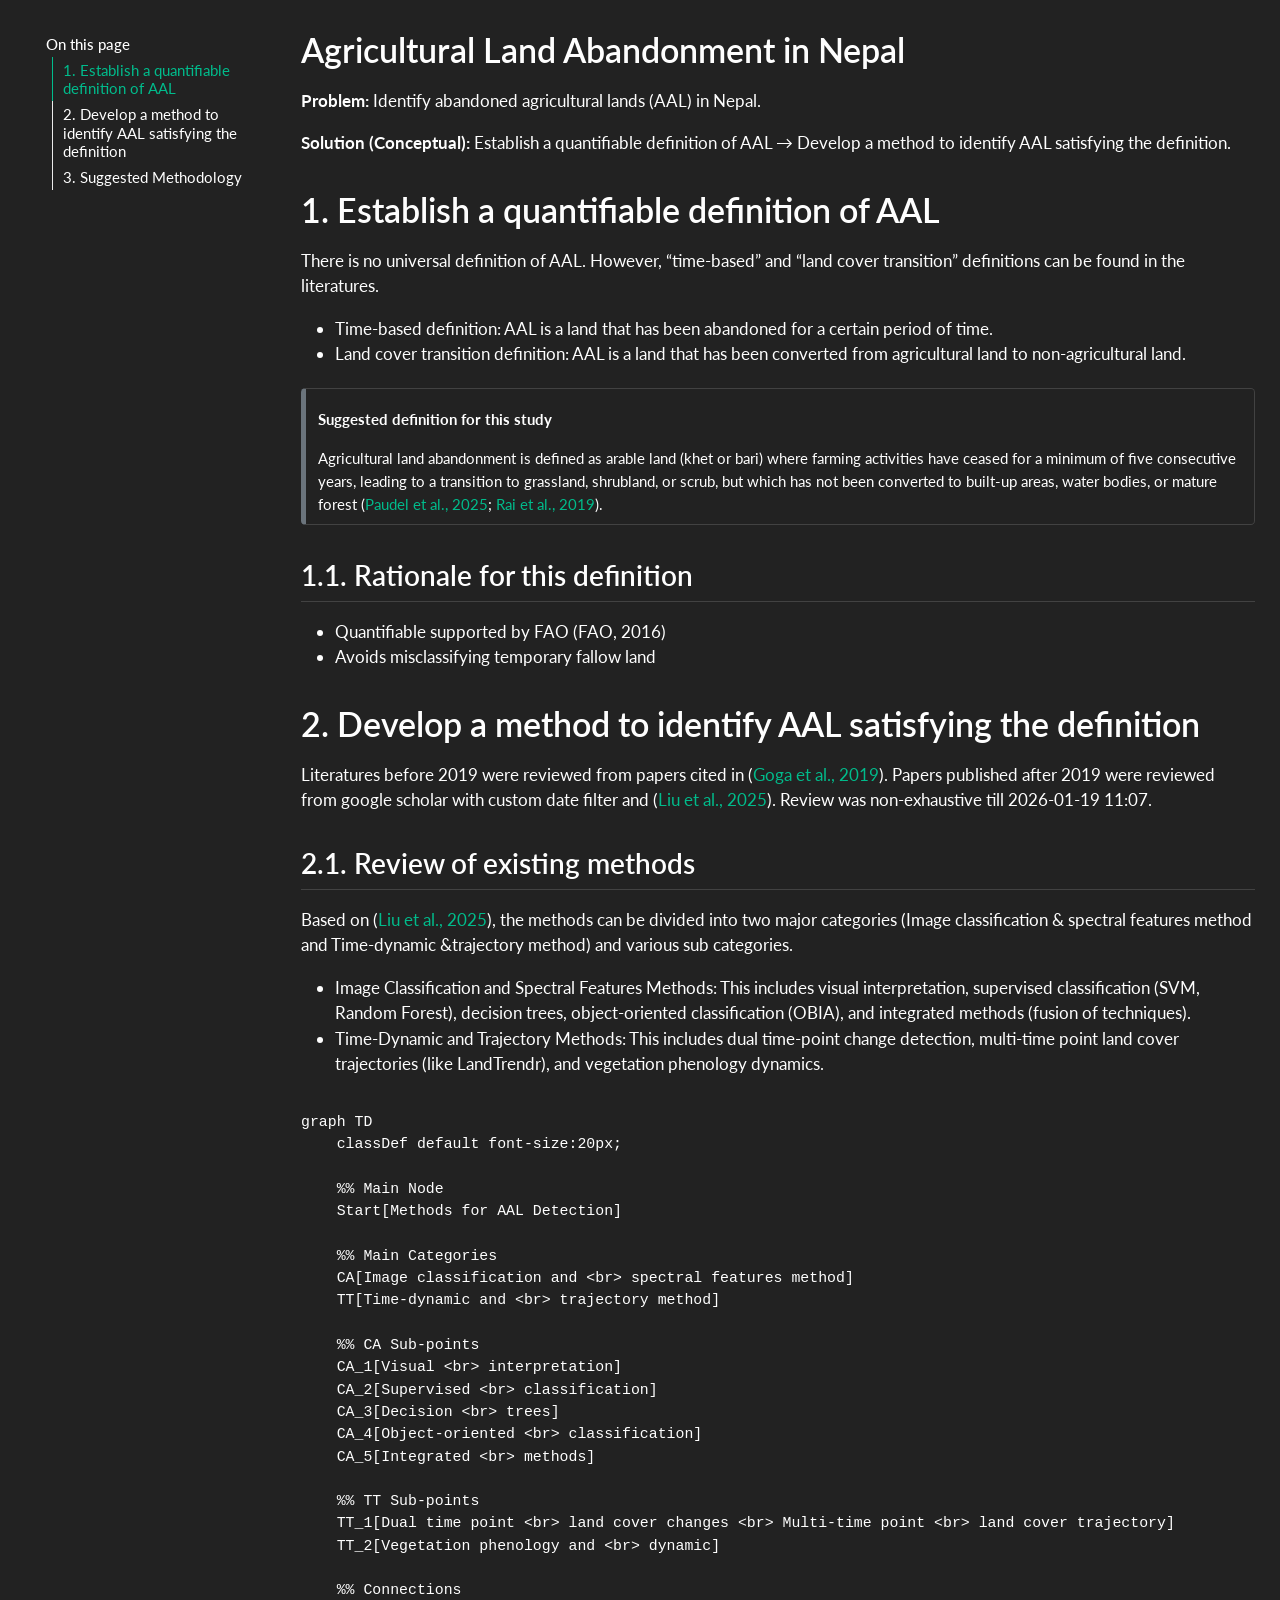
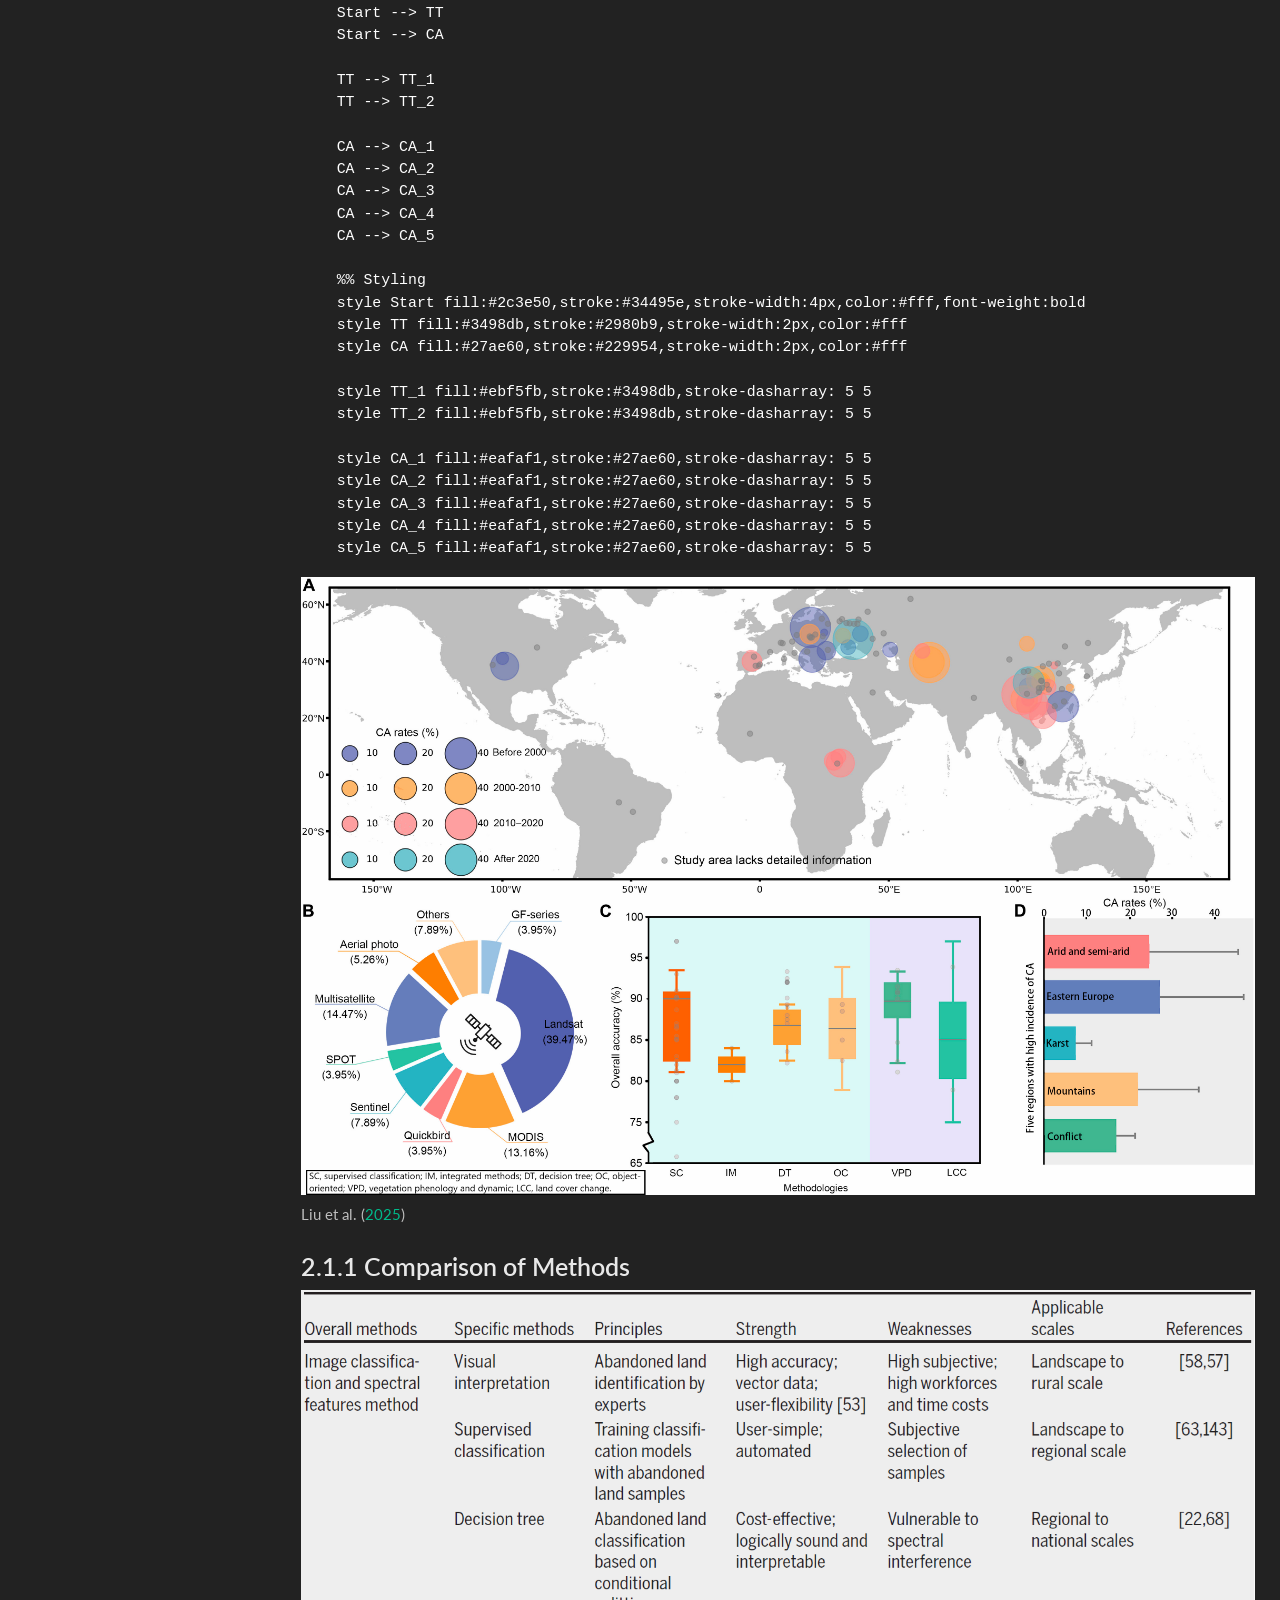
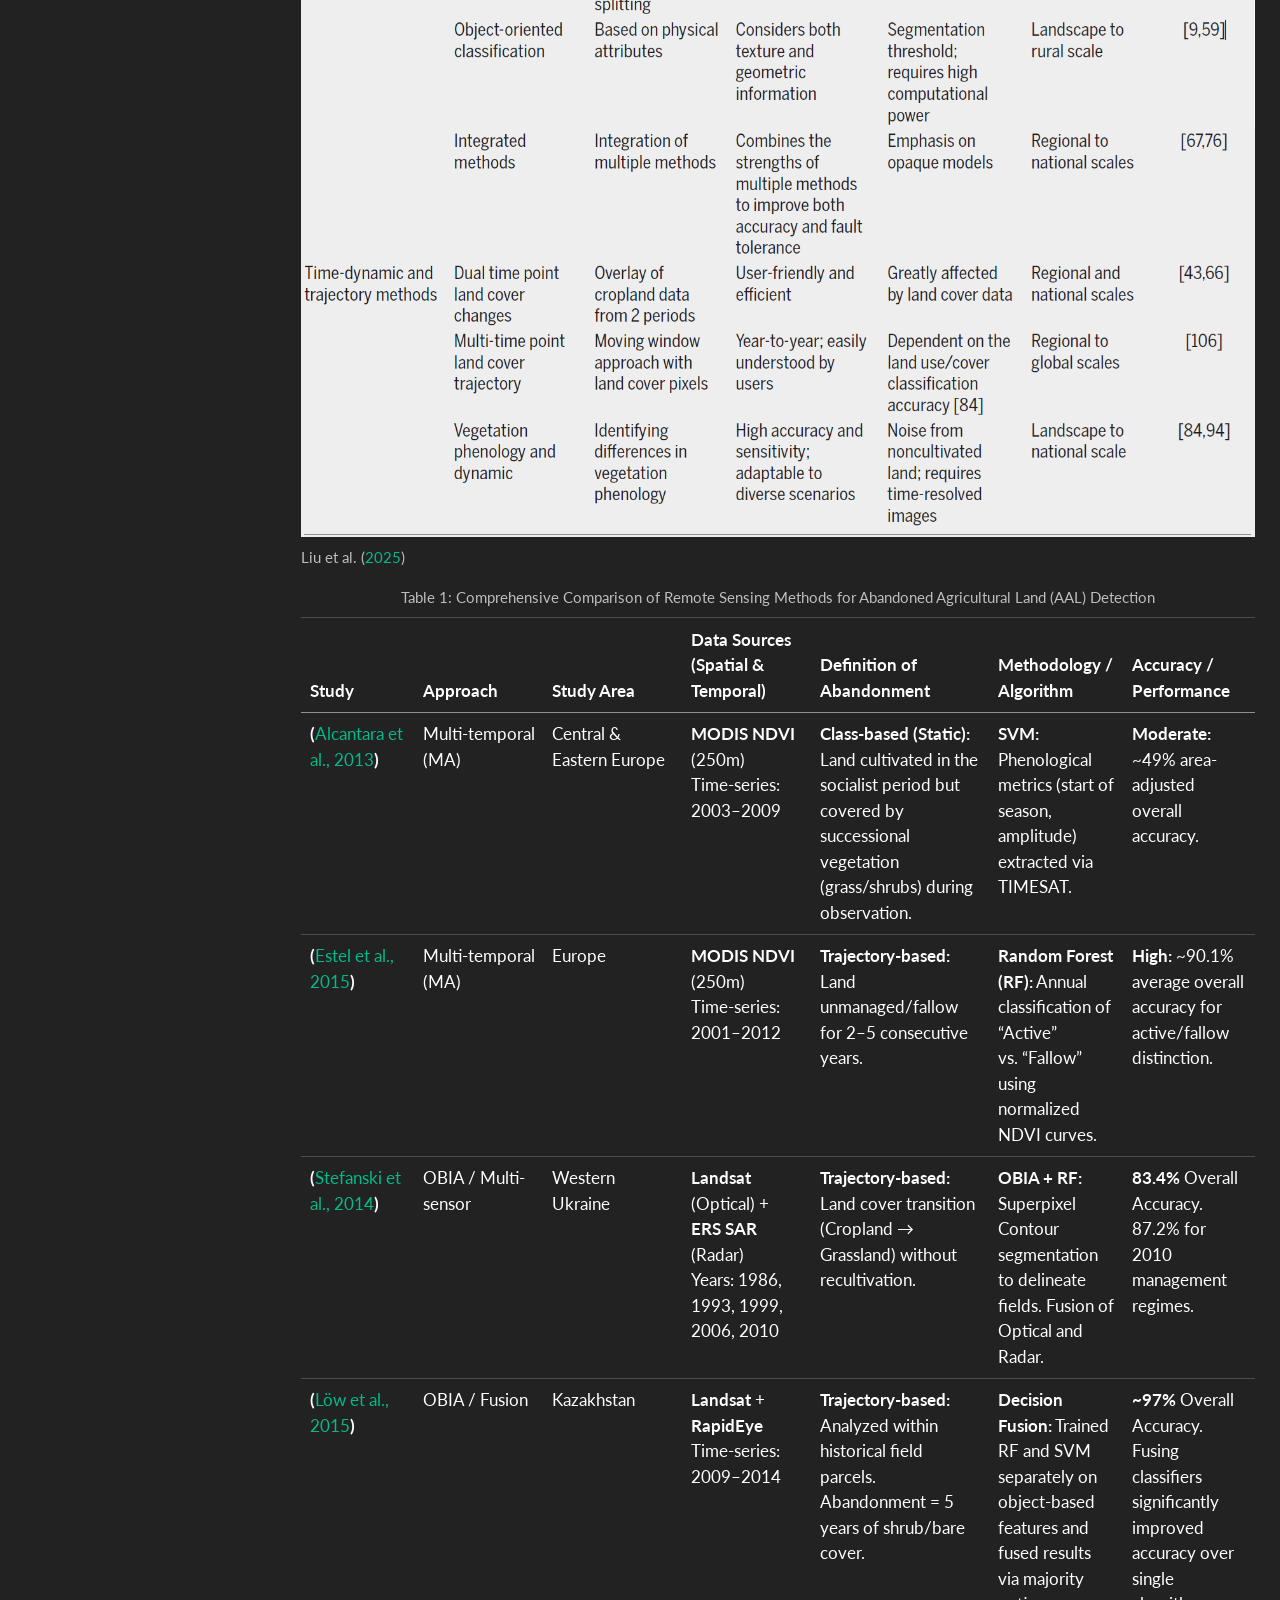
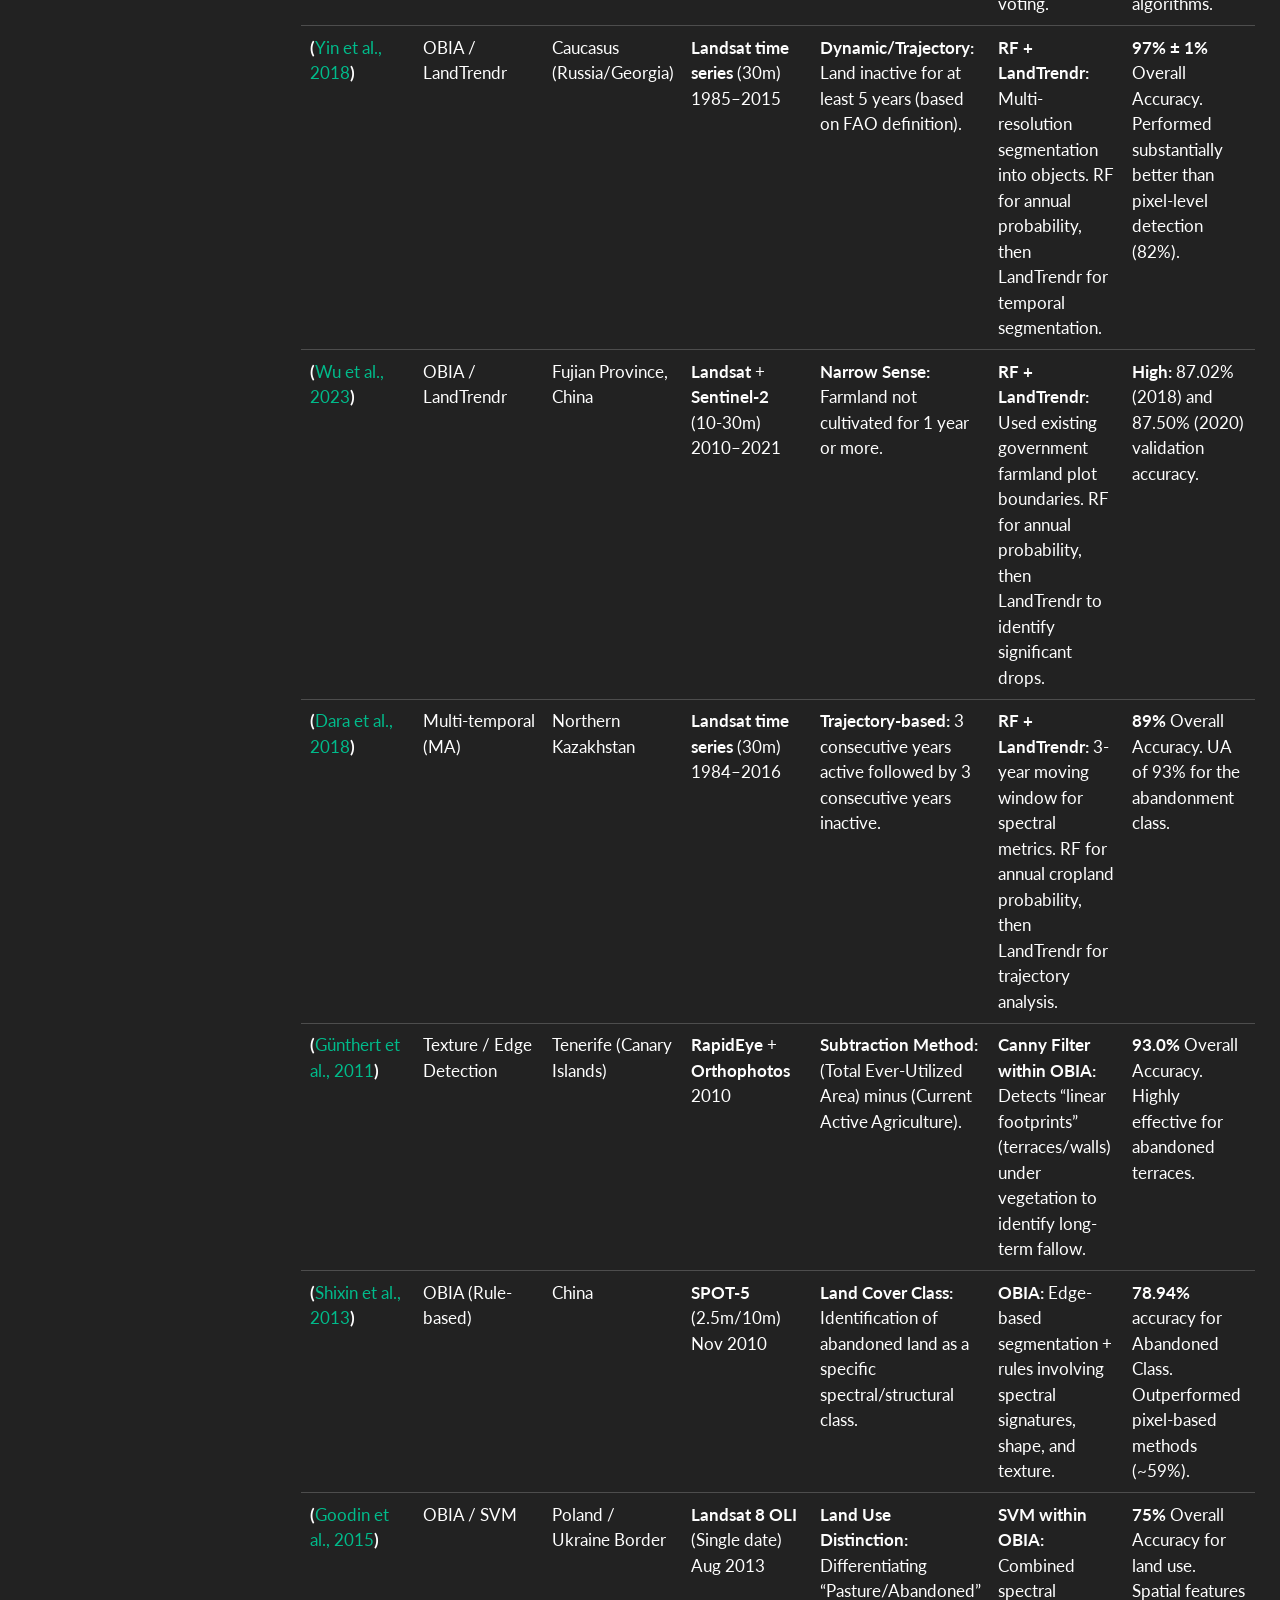
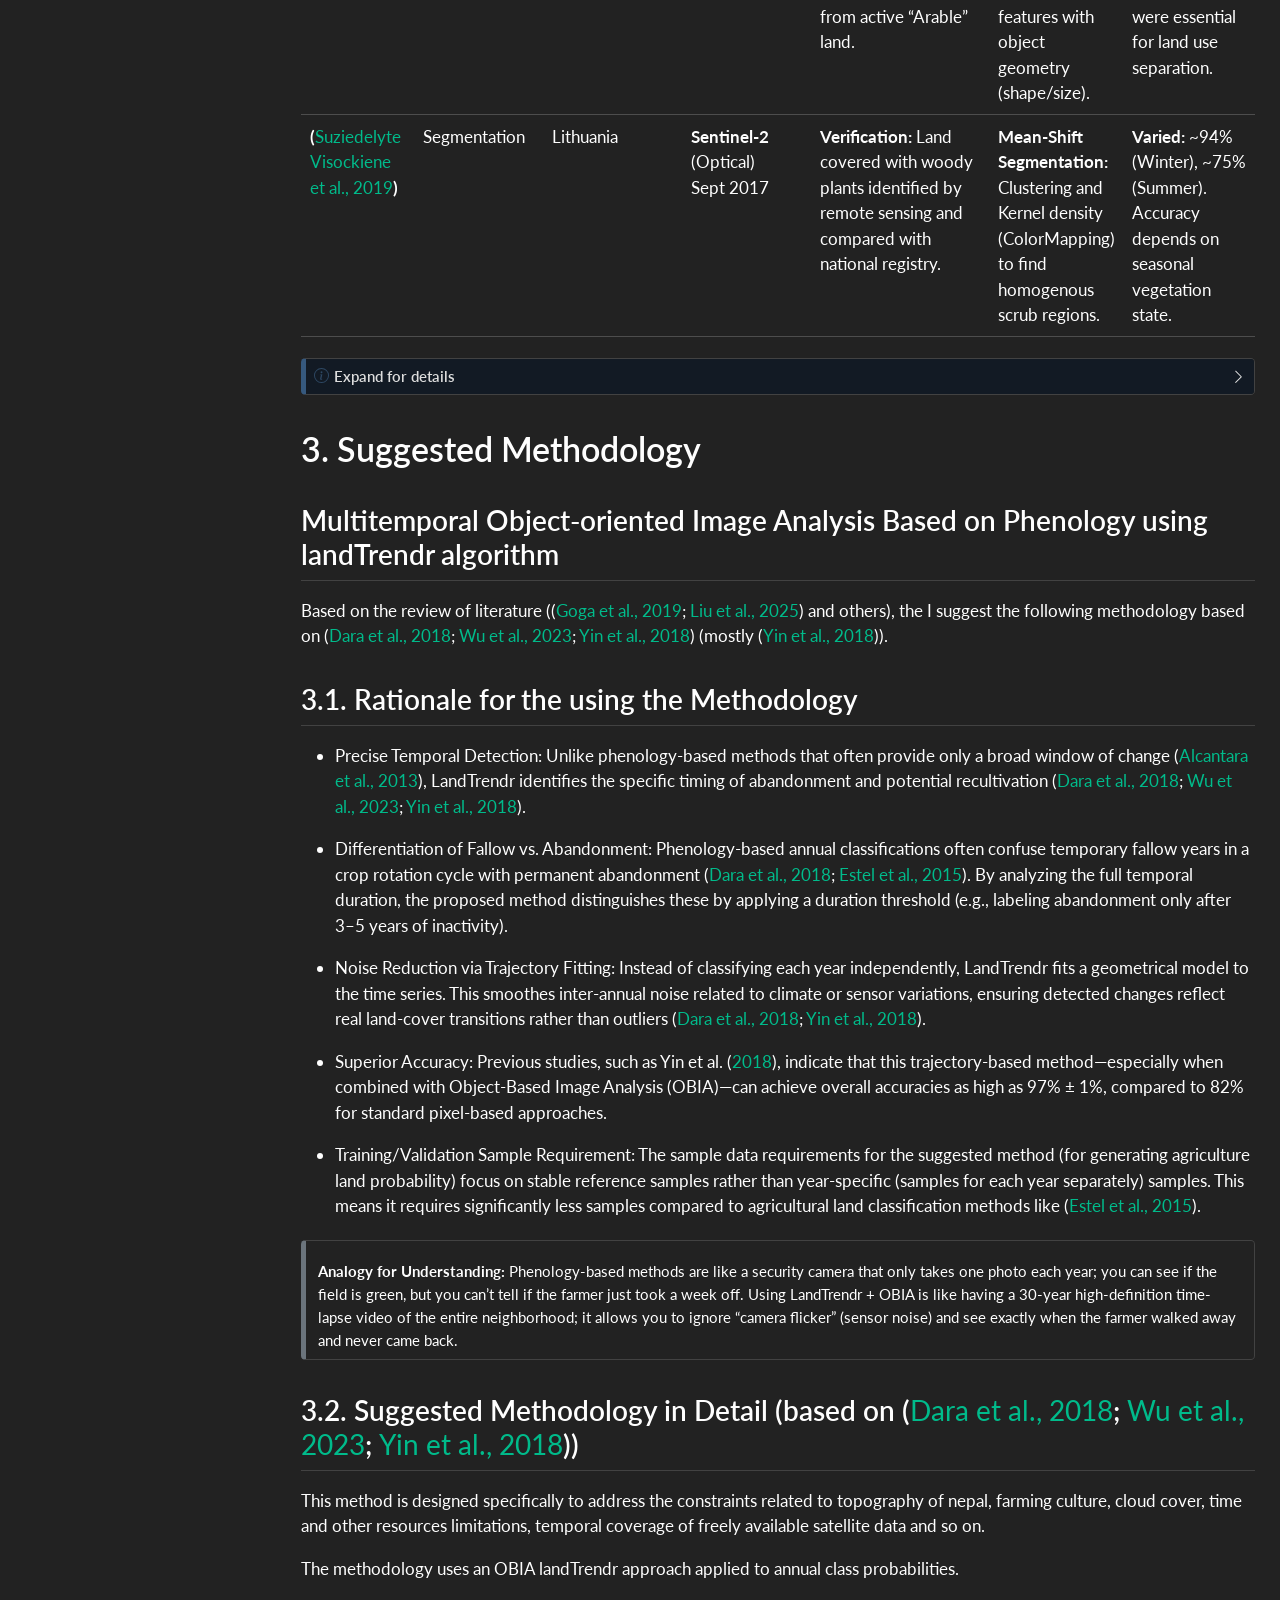
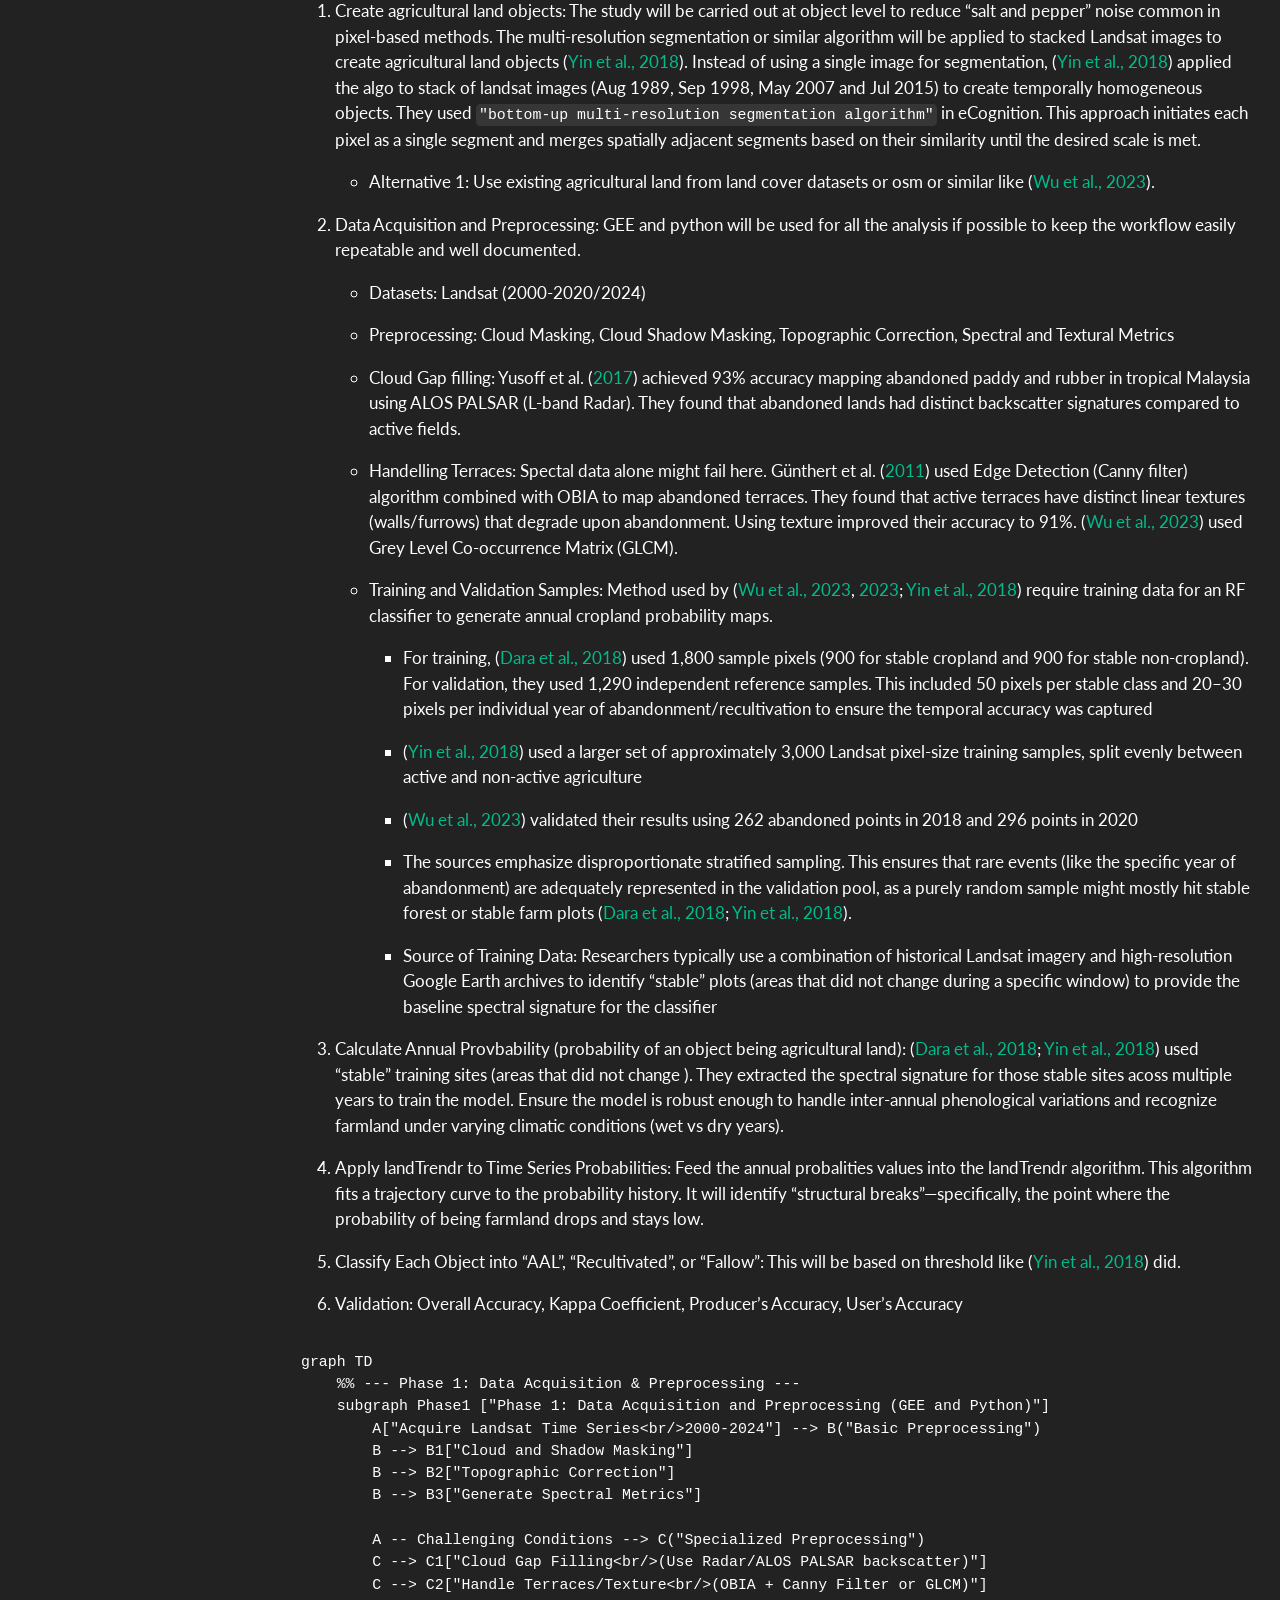
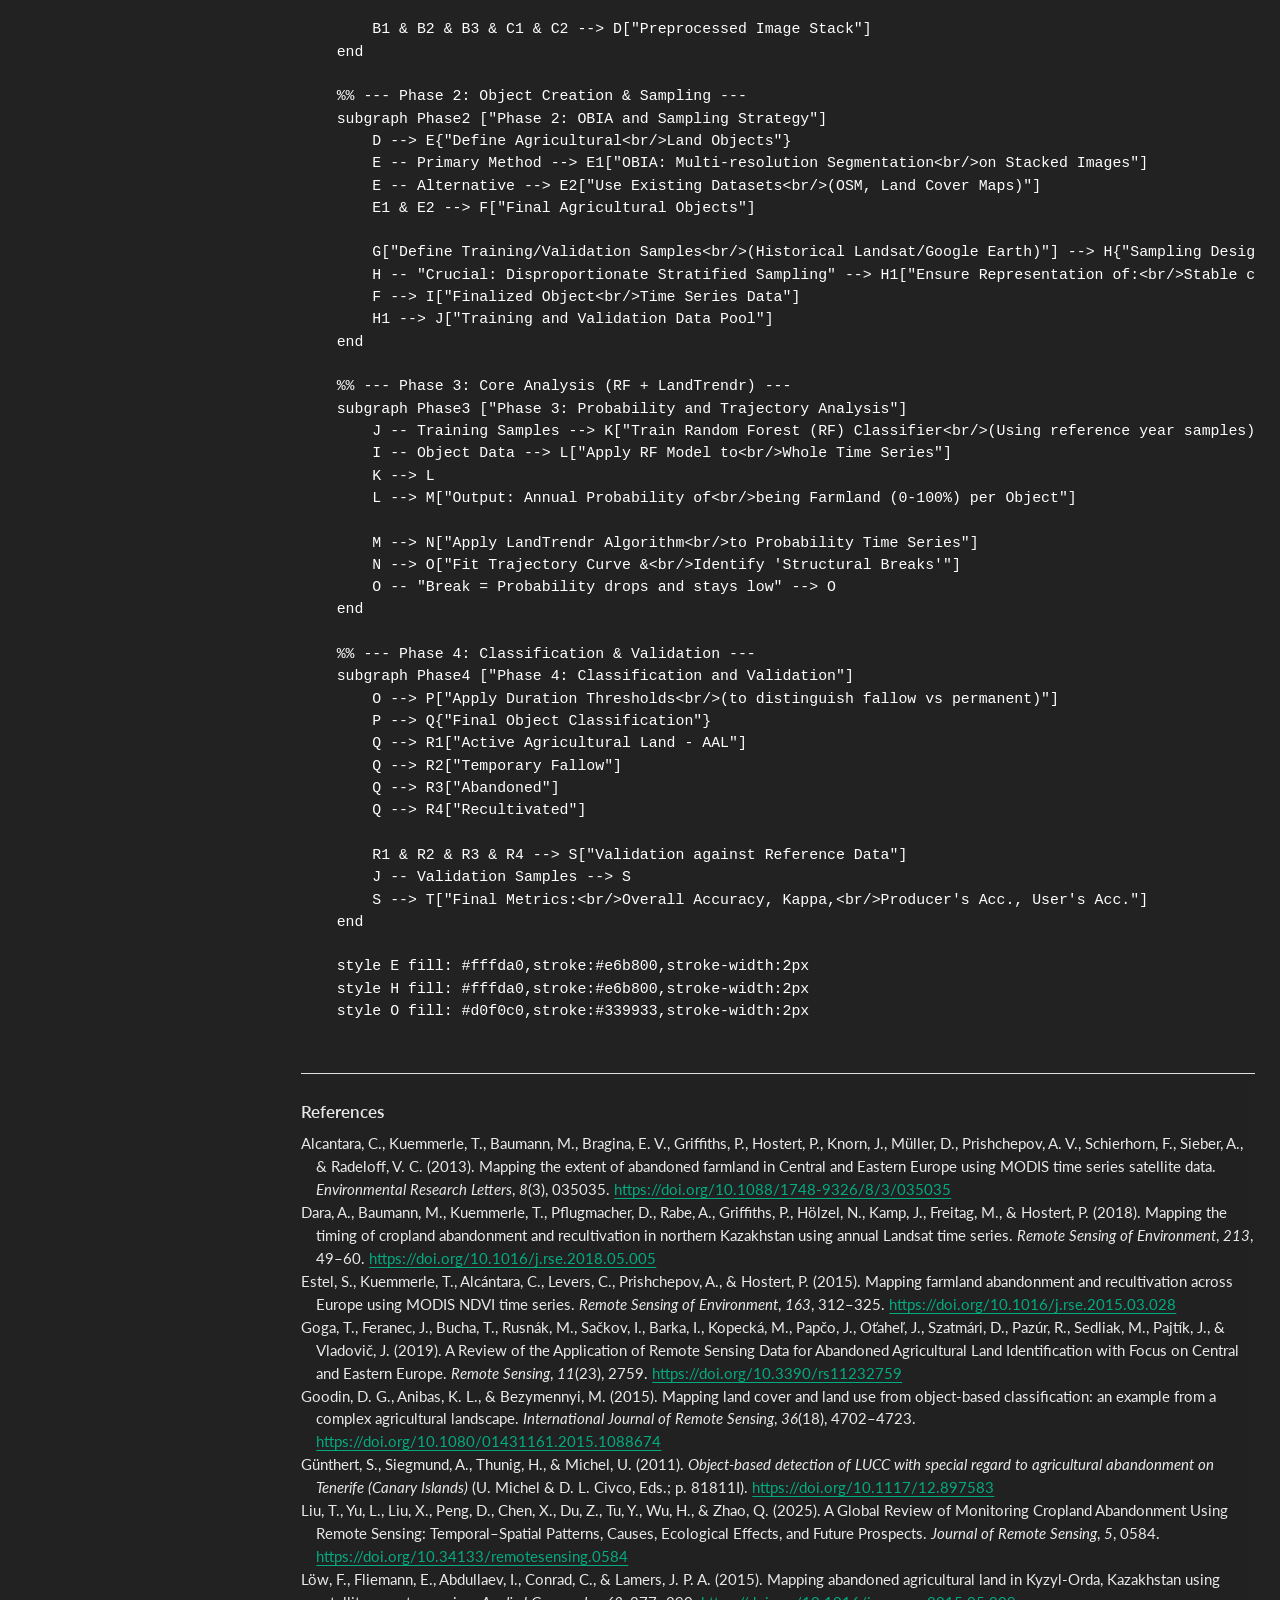
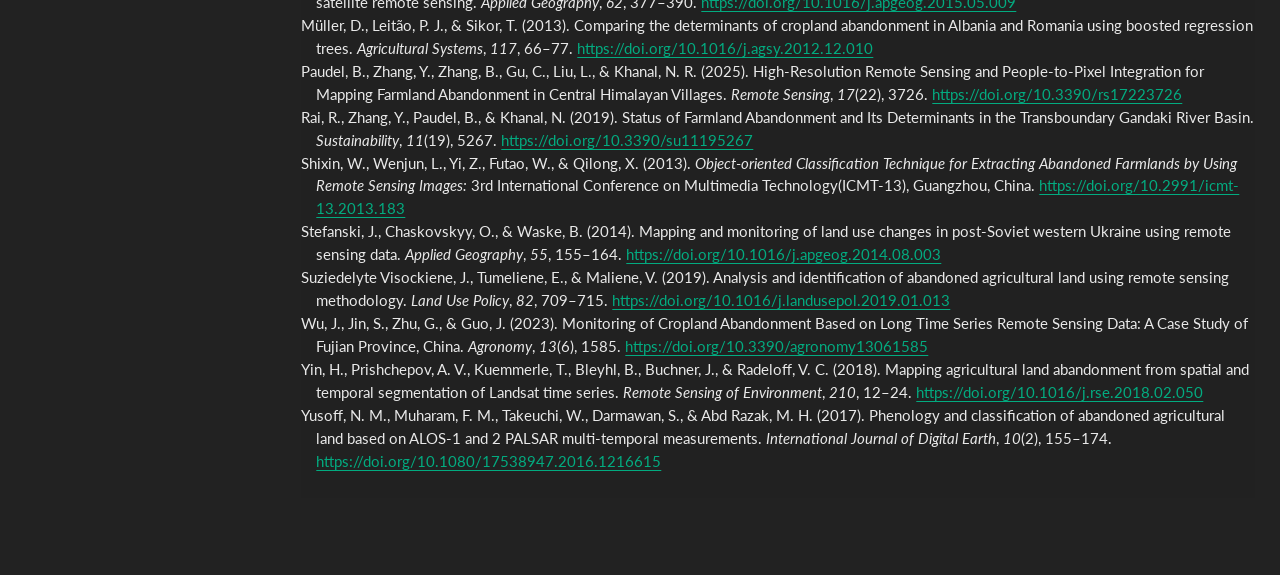
==== docs/index.html @ beff68de "refine method" ====
<!DOCTYPE html>
<html xmlns="http://www.w3.org/1999/xhtml" lang="en" xml:lang="en"><head>

<meta charset="utf-8">
<meta name="generator" content="quarto-1.8.26">

<meta name="viewport" content="width=device-width, initial-scale=1.0, user-scalable=yes">


<title>Agricultural Land Abandonment in Nepal – Agricultural Land Abandonment</title>
<style>
code{white-space: pre-wrap;}
span.smallcaps{font-variant: small-caps;}
div.columns{display: flex; gap: min(4vw, 1.5em);}
div.column{flex: auto; overflow-x: auto;}
div.hanging-indent{margin-left: 1.5em; text-indent: -1.5em;}
ul.task-list{list-style: none;}
ul.task-list li input[type="checkbox"] {
  width: 0.8em;
  margin: 0 0.8em 0.2em -1em; /* quarto-specific, see https://github.com/quarto-dev/quarto-cli/issues/4556 */ 
  vertical-align: middle;
}
/* CSS for citations */
div.csl-bib-body { }
div.csl-entry {
  clear: both;
  margin-bottom: 0em;
}
.hanging-indent div.csl-entry {
  margin-left:2em;
  text-indent:-2em;
}
div.csl-left-margin {
  min-width:2em;
  float:left;
}
div.csl-right-inline {
  margin-left:2em;
  padding-left:1em;
}
div.csl-indent {
  margin-left: 2em;
}</style>


<script src="site_libs/quarto-nav/quarto-nav.js"></script>
<script src="site_libs/clipboard/clipboard.min.js"></script>
<script src="site_libs/quarto-search/autocomplete.umd.js"></script>
<script src="site_libs/quarto-search/fuse.min.js"></script>
<script src="site_libs/quarto-search/quarto-search.js"></script>
<meta name="quarto:offset" content="./">
<script src="site_libs/quarto-html/quarto.js" type="module"></script>
<script src="site_libs/quarto-html/tabsets/tabsets.js" type="module"></script>
<script src="site_libs/quarto-html/axe/axe-check.js" type="module"></script>
<script src="site_libs/quarto-html/popper.min.js"></script>
<script src="site_libs/quarto-html/tippy.umd.min.js"></script>
<script src="site_libs/quarto-html/anchor.min.js"></script>
<link href="site_libs/quarto-html/tippy.css" rel="stylesheet">
<link href="site_libs/quarto-html/quarto-syntax-highlighting-dark-b758ccaa5987ceb1b75504551e579abf.css" rel="stylesheet" id="quarto-text-highlighting-styles">
<script src="site_libs/bootstrap/bootstrap.min.js"></script>
<link href="site_libs/bootstrap/bootstrap-icons.css" rel="stylesheet">
<link href="site_libs/bootstrap/bootstrap-0774fc528949661fb60d8774007a227f.min.css" rel="stylesheet" append-hash="true" id="quarto-bootstrap" data-mode="dark">
<script src="site_libs/quarto-contrib/glightbox/glightbox.min.js"></script>
<link href="site_libs/quarto-contrib/glightbox/glightbox.min.css" rel="stylesheet">
<link href="site_libs/quarto-contrib/glightbox/lightbox.css" rel="stylesheet">
<script id="quarto-search-options" type="application/json">{
  "location": "sidebar",
  "copy-button": false,
  "collapse-after": 3,
  "panel-placement": "start",
  "type": "textbox",
  "limit": 50,
  "keyboard-shortcut": [
    "f",
    "/",
    "s"
  ],
  "show-item-context": false,
  "language": {
    "search-no-results-text": "No results",
    "search-matching-documents-text": "matching documents",
    "search-copy-link-title": "Copy link to search",
    "search-hide-matches-text": "Hide additional matches",
    "search-more-match-text": "more match in this document",
    "search-more-matches-text": "more matches in this document",
    "search-clear-button-title": "Clear",
    "search-text-placeholder": "",
    "search-detached-cancel-button-title": "Cancel",
    "search-submit-button-title": "Submit",
    "search-label": "Search"
  }
}</script>
<script src="site_libs/quarto-diagram/mermaid.min.js"></script>
<script src="site_libs/quarto-diagram/mermaid-init.js"></script>
<link href="site_libs/quarto-diagram/mermaid.css" rel="stylesheet">


<link rel="stylesheet" href="style.css">
</head>

<body class="floating quarto-light">

<div id="quarto-search-results"></div>
<!-- content -->
<div id="quarto-content" class="quarto-container page-columns page-rows-contents page-layout-full">
<!-- sidebar -->
  <nav id="quarto-sidebar" class="sidebar collapse collapse-horizontal quarto-sidebar-collapse-item sidebar-navigation floating overflow-auto">
    <nav id="TOC" role="doc-toc" class="toc-active">
    <h2 id="toc-title">On this page</h2>
   
  <ul>
  <li><a href="#aal-definition" id="toc-aal-definition" class="nav-link active" data-scroll-target="#aal-definition">1. Establish a quantifiable definition of AAL</a>
  <ul class="collapse">
  <li><a href="#rationale-for-this-definition" id="toc-rationale-for-this-definition" class="nav-link" data-scroll-target="#rationale-for-this-definition">1.1. Rationale for this definition</a></li>
  </ul></li>
  <li><a href="#methods" id="toc-methods" class="nav-link" data-scroll-target="#methods">2. Develop a method to identify AAL satisfying the definition</a>
  <ul class="collapse">
  <li><a href="#review-of-existing-methods" id="toc-review-of-existing-methods" class="nav-link" data-scroll-target="#review-of-existing-methods">2.1. Review of existing methods</a>
  <ul class="collapse">
  <li><a href="#comparison-of-methods" id="toc-comparison-of-methods" class="nav-link" data-scroll-target="#comparison-of-methods">2.1.1 Comparison of Methods</a></li>
  </ul></li>
  </ul></li>
  <li><a href="#suggested-methodology" id="toc-suggested-methodology" class="nav-link" data-scroll-target="#suggested-methodology">3. Suggested Methodology</a>
  <ul class="collapse">
  <li><a href="#multitemporal-object-oriented-image-analysis-based-on-phenology-using-landtrendr-algorithm" id="toc-multitemporal-object-oriented-image-analysis-based-on-phenology-using-landtrendr-algorithm" class="nav-link" data-scroll-target="#multitemporal-object-oriented-image-analysis-based-on-phenology-using-landtrendr-algorithm">Multitemporal Object-oriented Image Analysis Based on Phenology using landTrendr algorithm</a></li>
  <li><a href="#rationale-for-the-using-the-methodology" id="toc-rationale-for-the-using-the-methodology" class="nav-link" data-scroll-target="#rationale-for-the-using-the-methodology">3.1. Rationale for the using the Methodology</a></li>
  <li><a href="#suggested-methodology-in-detail-based-on-yinmappingagriculturalland2018-wumonitoringcroplandabandonment2023-daramappingtimingcropland2018" id="toc-suggested-methodology-in-detail-based-on-yinmappingagriculturalland2018-wumonitoringcroplandabandonment2023-daramappingtimingcropland2018" class="nav-link" data-scroll-target="#suggested-methodology-in-detail-based-on-yinmappingagriculturalland2018-wumonitoringcroplandabandonment2023-daramappingtimingcropland2018">3.2. Suggested Methodology in Detail (based on <span class="citation" data-cites="yinMappingAgriculturalLand2018 wuMonitoringCroplandAbandonment2023 daraMappingTimingCropland2018">(Dara et al., 2018; Wu et al., 2023; Yin et al., 2018)</span>)</a></li>
  </ul></li>
  </ul>
</nav>
</nav>
<div id="quarto-sidebar-glass" class="quarto-sidebar-collapse-item" data-bs-toggle="collapse" data-bs-target=".quarto-sidebar-collapse-item"></div>
<!-- margin-sidebar -->
    <div id="quarto-margin-sidebar" class="sidebar margin-sidebar zindex-bottom">
    </div>
<!-- main -->
<main class="content column-page-right" id="quarto-document-content">

<header id="title-block-header" class="quarto-title-block default">
<div class="quarto-title">
<h1 class="title">Agricultural Land Abandonment in Nepal</h1>
</div>



<div class="quarto-title-meta column-page-right">

    
  
    
  </div>
  


</header>


<p><strong>Problem:</strong> Identify abandoned agricultural lands (AAL) in Nepal.</p>
<p><strong>Solution (Conceptual):</strong> Establish a quantifiable definition of AAL → Develop a method to identify AAL satisfying the definition.</p>
<section id="aal-definition" class="level1">
<h1>1. Establish a quantifiable definition of AAL</h1>
<p>There is no universal definition of AAL. However, “time-based” and “land cover transition” definitions can be found in the literatures.</p>
<ul>
<li>Time-based definition: AAL is a land that has been abandoned for a certain period of time.</li>
<li>Land cover transition definition: AAL is a land that has been converted from agricultural land to non-agricultural land.</li>
</ul>
<div class="callout callout-style-simple callout-none no-icon">
<div class="callout-body d-flex">
<div class="callout-icon-container">
<i class="callout-icon no-icon"></i>
</div>
<div class="callout-body-container">
<p><strong>Suggested definition for this study</strong></p>
<p>Agricultural land abandonment is defined as arable land (khet or bari) where farming activities have ceased for a minimum of five consecutive years, leading to a transition to grassland, shrubland, or scrub, but which has not been converted to built-up areas, water bodies, or mature forest <span class="citation" data-cites="paudelHighResolutionRemoteSensing2025 raiStatusFarmlandAbandonment2019">(<a href="#ref-paudelHighResolutionRemoteSensing2025" role="doc-biblioref">Paudel et al., 2025</a>; <a href="#ref-raiStatusFarmlandAbandonment2019" role="doc-biblioref">Rai et al., 2019</a>)</span>.</p>
</div>
</div>
</div>
<section id="rationale-for-this-definition" class="level2">
<h2 class="anchored" data-anchor-id="rationale-for-this-definition">1.1. Rationale for this definition</h2>
<ul>
<li>Quantifiable supported by FAO (FAO, 2016)</li>
<li>Avoids misclassifying temporary fallow land</li>
</ul>
</section>
</section>
<section id="methods" class="level1">
<h1>2. Develop a method to identify AAL satisfying the definition</h1>
<p>Literatures before 2019 were reviewed from papers cited in <span class="citation" data-cites="gogaReviewApplicationRemote2019">(<a href="#ref-gogaReviewApplicationRemote2019" role="doc-biblioref">Goga et al., 2019</a>)</span>. Papers published after 2019 were reviewed from google scholar with custom date filter and <span class="citation" data-cites="liuGlobalReviewMonitoring2025a">(<a href="#ref-liuGlobalReviewMonitoring2025a" role="doc-biblioref">Liu et al., 2025</a>)</span>. Review was non-exhaustive till 2026-01-19 11:07.</p>
<section id="review-of-existing-methods" class="level2">
<h2 class="anchored" data-anchor-id="review-of-existing-methods">2.1. Review of existing methods</h2>
<p>Based on <span class="citation" data-cites="liuGlobalReviewMonitoring2025a">(<a href="#ref-liuGlobalReviewMonitoring2025a" role="doc-biblioref">Liu et al., 2025</a>)</span>, the methods can be divided into two major categories (Image classification &amp; spectral features method and Time-dynamic &amp;trajectory method) and various sub categories.</p>
<ul>
<li>Image Classification and Spectral Features Methods: This includes visual interpretation, supervised classification (SVM, Random Forest), decision trees, object-oriented classification (OBIA), and integrated methods (fusion of techniques).</li>
<li>Time-Dynamic and Trajectory Methods: This includes dual time-point change detection, multi-time point land cover trajectories (like LandTrendr), and vegetation phenology dynamics.</li>
</ul>
<div class="cell" data-layout-align="default">
<div class="cell-output-display">
<div>
<p></p><figure class="figure"><p></p>
<div>
<pre class="mermaid mermaid-js">graph TD
    classDef default font-size:20px;

    %% Main Node
    Start[Methods for AAL Detection]

    %% Main Categories
    CA[Image classification and &lt;br&gt; spectral features method]
    TT[Time-dynamic and &lt;br&gt; trajectory method]

    %% CA Sub-points
    CA_1[Visual &lt;br&gt; interpretation]
    CA_2[Supervised &lt;br&gt; classification]
    CA_3[Decision &lt;br&gt; trees]
    CA_4[Object-oriented &lt;br&gt; classification]
    CA_5[Integrated &lt;br&gt; methods]
    
    %% TT Sub-points
    TT_1[Dual time point &lt;br&gt; land cover changes &lt;br&gt; Multi-time point &lt;br&gt; land cover trajectory]
    TT_2[Vegetation phenology and &lt;br&gt; dynamic]

    %% Connections
    Start --&gt; TT
    Start --&gt; CA

    TT --&gt; TT_1
    TT --&gt; TT_2

    CA --&gt; CA_1
    CA --&gt; CA_2
    CA --&gt; CA_3
    CA --&gt; CA_4
    CA --&gt; CA_5

    %% Styling
    style Start fill:#2c3e50,stroke:#34495e,stroke-width:4px,color:#fff,font-weight:bold
    style TT fill:#3498db,stroke:#2980b9,stroke-width:2px,color:#fff
    style CA fill:#27ae60,stroke:#229954,stroke-width:2px,color:#fff
    
    style TT_1 fill:#ebf5fb,stroke:#3498db,stroke-dasharray: 5 5
    style TT_2 fill:#ebf5fb,stroke:#3498db,stroke-dasharray: 5 5
    
    style CA_1 fill:#eafaf1,stroke:#27ae60,stroke-dasharray: 5 5
    style CA_2 fill:#eafaf1,stroke:#27ae60,stroke-dasharray: 5 5
    style CA_3 fill:#eafaf1,stroke:#27ae60,stroke-dasharray: 5 5
    style CA_4 fill:#eafaf1,stroke:#27ae60,stroke-dasharray: 5 5
    style CA_5 fill:#eafaf1,stroke:#27ae60,stroke-dasharray: 5 5
</pre>
</div>
<p></p></figure><p></p>
</div>
</div>
</div>
<div class="quarto-figure quarto-figure-center">
<figure class="figure">
<p><a href="images/review_summary.png" class="lightbox" data-gallery="quarto-lightbox-gallery-1" title="@liuGlobalReviewMonitoring2025a"><img src="images/review_summary.png" class="img-fluid figure-img" alt="Liu et al. (2025)"></a></p>
<figcaption><span class="citation" data-cites="liuGlobalReviewMonitoring2025a">Liu et al. (<a href="#ref-liuGlobalReviewMonitoring2025a" role="doc-biblioref">2025</a>)</span></figcaption>
</figure>
</div>
<section id="comparison-of-methods" class="level3">
<h3 class="anchored" data-anchor-id="comparison-of-methods">2.1.1 Comparison of Methods</h3>
<div class="quarto-figure quarto-figure-center">
<figure class="figure">
<p><a href="images/review_method_comparison.png" class="lightbox" data-gallery="quarto-lightbox-gallery-2" title="@liuGlobalReviewMonitoring2025a"><img src="images/review_method_comparison.png" class="img-fluid figure-img" alt="Liu et al. (2025)"></a></p>
<figcaption><span class="citation" data-cites="liuGlobalReviewMonitoring2025a">Liu et al. (<a href="#ref-liuGlobalReviewMonitoring2025a" role="doc-biblioref">2025</a>)</span></figcaption>
</figure>
</div>
<div id="tbl-methods-comparison" class="quarto-float quarto-figure quarto-figure-center anchored">
<figure class="quarto-float quarto-float-tbl figure">
<figcaption class="quarto-float-caption-top quarto-float-caption quarto-float-tbl" id="tbl-methods-comparison-caption-0ceaefa1-69ba-4598-a22c-09a6ac19f8ca">
Table&nbsp;1: Comprehensive Comparison of Remote Sensing Methods for Abandoned Agricultural Land (AAL) Detection
</figcaption>
<div aria-describedby="tbl-methods-comparison-caption-0ceaefa1-69ba-4598-a22c-09a6ac19f8ca">
<table class="caption-top table">
<colgroup>
<col style="width: 14%">
<col style="width: 14%">
<col style="width: 14%">
<col style="width: 14%">
<col style="width: 14%">
<col style="width: 14%">
<col style="width: 14%">
</colgroup>
<thead>
<tr class="header">
<th style="text-align: left;">Study</th>
<th style="text-align: left;">Approach</th>
<th style="text-align: left;">Study Area</th>
<th style="text-align: left;">Data Sources (Spatial &amp; Temporal)</th>
<th style="text-align: left;">Definition of Abandonment</th>
<th style="text-align: left;">Methodology / Algorithm</th>
<th style="text-align: left;">Accuracy / Performance</th>
</tr>
</thead>
<tbody>
<tr class="odd">
<td style="text-align: left;"><strong><span class="citation" data-cites="alcantaraMappingExtentAbandoned2013">(<a href="#ref-alcantaraMappingExtentAbandoned2013" role="doc-biblioref">Alcantara et al., 2013</a>)</span></strong></td>
<td style="text-align: left;">Multi-temporal (MA)</td>
<td style="text-align: left;">Central &amp; Eastern Europe</td>
<td style="text-align: left;"><strong>MODIS NDVI</strong> (250m)<br>Time-series: 2003–2009</td>
<td style="text-align: left;"><strong>Class-based (Static):</strong> Land cultivated in the socialist period but covered by successional vegetation (grass/shrubs) during observation.</td>
<td style="text-align: left;"><strong>SVM:</strong> Phenological metrics (start of season, amplitude) extracted via TIMESAT.</td>
<td style="text-align: left;"><strong>Moderate:</strong> ~49% area-adjusted overall accuracy.</td>
</tr>
<tr class="even">
<td style="text-align: left;"><strong><span class="citation" data-cites="estelMappingFarmlandAbandonment2015">(<a href="#ref-estelMappingFarmlandAbandonment2015" role="doc-biblioref">Estel et al., 2015</a>)</span></strong></td>
<td style="text-align: left;">Multi-temporal (MA)</td>
<td style="text-align: left;">Europe</td>
<td style="text-align: left;"><strong>MODIS NDVI</strong> (250m)<br>Time-series: 2001–2012</td>
<td style="text-align: left;"><strong>Trajectory-based:</strong> Land unmanaged/fallow for 2–5 consecutive years.</td>
<td style="text-align: left;"><strong>Random Forest (RF):</strong> Annual classification of “Active” vs.&nbsp;“Fallow” using normalized NDVI curves.</td>
<td style="text-align: left;"><strong>High:</strong> ~90.1% average overall accuracy for active/fallow distinction.</td>
</tr>
<tr class="odd">
<td style="text-align: left;"><strong><span class="citation" data-cites="stefanskiMappingMonitoringLand2014">(<a href="#ref-stefanskiMappingMonitoringLand2014" role="doc-biblioref">Stefanski et al., 2014</a>)</span></strong></td>
<td style="text-align: left;">OBIA / Multi-sensor</td>
<td style="text-align: left;">Western Ukraine</td>
<td style="text-align: left;"><strong>Landsat</strong> (Optical) + <strong>ERS SAR</strong> (Radar)<br>Years: 1986, 1993, 1999, 2006, 2010</td>
<td style="text-align: left;"><strong>Trajectory-based:</strong> Land cover transition (Cropland → Grassland) without recultivation.</td>
<td style="text-align: left;"><strong>OBIA + RF:</strong> Superpixel Contour segmentation to delineate fields. Fusion of Optical and Radar.</td>
<td style="text-align: left;"><strong>83.4%</strong> Overall Accuracy. 87.2% for 2010 management regimes.</td>
</tr>
<tr class="even">
<td style="text-align: left;"><strong><span class="citation" data-cites="lowMappingAbandonedAgricultural2015">(<a href="#ref-lowMappingAbandonedAgricultural2015" role="doc-biblioref">Löw et al., 2015</a>)</span></strong></td>
<td style="text-align: left;">OBIA / Fusion</td>
<td style="text-align: left;">Kazakhstan</td>
<td style="text-align: left;"><strong>Landsat</strong> + <strong>RapidEye</strong><br>Time-series: 2009–2014</td>
<td style="text-align: left;"><strong>Trajectory-based:</strong> Analyzed within historical field parcels. Abandonment = 5 years of shrub/bare cover.</td>
<td style="text-align: left;"><strong>Decision Fusion:</strong> Trained RF and SVM separately on object-based features and fused results via majority voting.</td>
<td style="text-align: left;"><strong>~97%</strong> Overall Accuracy. Fusing classifiers significantly improved accuracy over single algorithms.</td>
</tr>
<tr class="odd">
<td style="text-align: left;"><strong><span class="citation" data-cites="yinMappingAgriculturalLand2018">(<a href="#ref-yinMappingAgriculturalLand2018" role="doc-biblioref">Yin et al., 2018</a>)</span></strong></td>
<td style="text-align: left;">OBIA / LandTrendr</td>
<td style="text-align: left;">Caucasus (Russia/Georgia)</td>
<td style="text-align: left;"><strong>Landsat time series</strong> (30m)<br>1985–2015</td>
<td style="text-align: left;"><strong>Dynamic/Trajectory:</strong> Land inactive for at least 5 years (based on FAO definition).</td>
<td style="text-align: left;"><strong>RF + LandTrendr:</strong> Multi-resolution segmentation into objects. RF for annual probability, then LandTrendr for temporal segmentation.</td>
<td style="text-align: left;"><strong>97% ± 1%</strong> Overall Accuracy. Performed substantially better than pixel-level detection (82%).</td>
</tr>
<tr class="even">
<td style="text-align: left;"><strong><span class="citation" data-cites="wuMonitoringCroplandAbandonment2023">(<a href="#ref-wuMonitoringCroplandAbandonment2023" role="doc-biblioref">Wu et al., 2023</a>)</span></strong></td>
<td style="text-align: left;">OBIA / LandTrendr</td>
<td style="text-align: left;">Fujian Province, China</td>
<td style="text-align: left;"><strong>Landsat</strong> + <strong>Sentinel-2</strong> (10-30m)<br>2010–2021</td>
<td style="text-align: left;"><strong>Narrow Sense:</strong> Farmland not cultivated for 1 year or more.</td>
<td style="text-align: left;"><strong>RF + LandTrendr:</strong> Used existing government farmland plot boundaries. RF for annual probability, then LandTrendr to identify significant drops.</td>
<td style="text-align: left;"><strong>High:</strong> 87.02% (2018) and 87.50% (2020) validation accuracy.</td>
</tr>
<tr class="odd">
<td style="text-align: left;"><strong><span class="citation" data-cites="daraMappingTimingCropland2018">(<a href="#ref-daraMappingTimingCropland2018" role="doc-biblioref">Dara et al., 2018</a>)</span></strong></td>
<td style="text-align: left;">Multi-temporal (MA)</td>
<td style="text-align: left;">Northern Kazakhstan</td>
<td style="text-align: left;"><strong>Landsat time series</strong> (30m)<br>1984–2016</td>
<td style="text-align: left;"><strong>Trajectory-based:</strong> 3 consecutive years active followed by 3 consecutive years inactive.</td>
<td style="text-align: left;"><strong>RF + LandTrendr:</strong> 3-year moving window for spectral metrics. RF for annual cropland probability, then LandTrendr for trajectory analysis.</td>
<td style="text-align: left;"><strong>89%</strong> Overall Accuracy. UA of 93% for the abandonment class.</td>
</tr>
<tr class="even">
<td style="text-align: left;"><strong><span class="citation" data-cites="gunthertObjectbasedDetectionLUCC2011">(<a href="#ref-gunthertObjectbasedDetectionLUCC2011" role="doc-biblioref">Günthert et al., 2011</a>)</span></strong></td>
<td style="text-align: left;">Texture / Edge Detection</td>
<td style="text-align: left;">Tenerife (Canary Islands)</td>
<td style="text-align: left;"><strong>RapidEye</strong> + <strong>Orthophotos</strong><br>2010</td>
<td style="text-align: left;"><strong>Subtraction Method:</strong> (Total Ever-Utilized Area) minus (Current Active Agriculture).</td>
<td style="text-align: left;"><strong>Canny Filter within OBIA:</strong> Detects “linear footprints” (terraces/walls) under vegetation to identify long-term fallow.</td>
<td style="text-align: left;"><strong>93.0%</strong> Overall Accuracy. Highly effective for abandoned terraces.</td>
</tr>
<tr class="odd">
<td style="text-align: left;"><strong><span class="citation" data-cites="shixinObjectorientedClassificationTechnique2013">(<a href="#ref-shixinObjectorientedClassificationTechnique2013" role="doc-biblioref">Shixin et al., 2013</a>)</span></strong></td>
<td style="text-align: left;">OBIA (Rule-based)</td>
<td style="text-align: left;">China</td>
<td style="text-align: left;"><strong>SPOT-5</strong> (2.5m/10m)<br>Nov 2010</td>
<td style="text-align: left;"><strong>Land Cover Class:</strong> Identification of abandoned land as a specific spectral/structural class.</td>
<td style="text-align: left;"><strong>OBIA:</strong> Edge-based segmentation + rules involving spectral signatures, shape, and texture.</td>
<td style="text-align: left;"><strong>78.94%</strong> accuracy for Abandoned Class. Outperformed pixel-based methods (~59%).</td>
</tr>
<tr class="even">
<td style="text-align: left;"><strong><span class="citation" data-cites="goodinMappingLandCover2015">(<a href="#ref-goodinMappingLandCover2015" role="doc-biblioref">Goodin et al., 2015</a>)</span></strong></td>
<td style="text-align: left;">OBIA / SVM</td>
<td style="text-align: left;">Poland / Ukraine Border</td>
<td style="text-align: left;"><strong>Landsat 8 OLI</strong> (Single date)<br>Aug 2013</td>
<td style="text-align: left;"><strong>Land Use Distinction:</strong> Differentiating “Pasture/Abandoned” from active “Arable” land.</td>
<td style="text-align: left;"><strong>SVM within OBIA:</strong> Combined spectral features with object geometry (shape/size).</td>
<td style="text-align: left;"><strong>75%</strong> Overall Accuracy for land use. Spatial features were essential for land use separation.</td>
</tr>
<tr class="odd">
<td style="text-align: left;"><strong><span class="citation" data-cites="suziedelytevisockieneAnalysisIdentificationAbandoned2019">(<a href="#ref-suziedelytevisockieneAnalysisIdentificationAbandoned2019" role="doc-biblioref">Suziedelyte Visockiene et al., 2019</a>)</span></strong></td>
<td style="text-align: left;">Segmentation</td>
<td style="text-align: left;">Lithuania</td>
<td style="text-align: left;"><strong>Sentinel-2</strong> (Optical)<br>Sept 2017</td>
<td style="text-align: left;"><strong>Verification:</strong> Land covered with woody plants identified by remote sensing and compared with national registry.</td>
<td style="text-align: left;"><strong>Mean-Shift Segmentation:</strong> Clustering and Kernel density (ColorMapping) to find homogenous scrub regions.</td>
<td style="text-align: left;"><strong>Varied:</strong> ~94% (Winter), ~75% (Summer). Accuracy depends on seasonal vegetation state.</td>
</tr>
</tbody>
</table>
</div>
</figure>
</div>
<div class="callout callout-style-default callout-note callout-titled">
<div class="callout-header d-flex align-content-center collapsed" data-bs-toggle="collapse" data-bs-target=".callout-10-contents" aria-controls="callout-10" aria-expanded="false" aria-label="Toggle callout">
<div class="callout-icon-container">
<i class="callout-icon"></i>
</div>
<div class="callout-title-container flex-fill">
<span class="screen-reader-only">Note</span>Expand for details
</div>
<div class="callout-btn-toggle d-inline-block border-0 py-1 ps-1 pe-0 float-end"><i class="callout-toggle"></i></div>
</div>
<div id="callout-10" class="callout-10-contents callout-collapse collapse">
<div class="callout-body-container callout-body">
<section id="time-dynamic-and-trajectory-methods" class="level3">
<h3 class="anchored" data-anchor-id="time-dynamic-and-trajectory-methods">2.1.1. Time-Dynamic and Trajectory Methods</h3>
<p>These papers utilize advanced non-parametric classifiers like Random Forest (RF) and Support Vector Machine (SVM) and LandTrendR applied to time series data (mostly landsat and MODIS) to identify AAL.</p>
<ul>
<li><span class="citation" data-cites="alcantaraMappingExtentAbandoned2013">(<a href="#ref-alcantaraMappingExtentAbandoned2013" role="doc-biblioref">Alcantara et al., 2013</a>)</span> used Support Vector Machine (SVM) on MODIS NDVI time series to map active and fallow agricultural lands across Europe.</li>
</ul>
<div class="callout callout-style-default callout-note callout-titled">
<div class="callout-header d-flex align-content-center collapsed" data-bs-toggle="collapse" data-bs-target=".callout-1-contents" aria-controls="callout-1" aria-expanded="false" aria-label="Toggle callout">
<div class="callout-icon-container">
<i class="callout-icon"></i>
</div>
<div class="callout-title-container flex-fill">
<span class="screen-reader-only">Note</span>Details Alacantara et al.&nbsp;(2013)
</div>
<div class="callout-btn-toggle d-inline-block border-0 py-1 ps-1 pe-0 float-end"><i class="callout-toggle"></i></div>
</div>
<div id="callout-1" class="callout-1-contents callout-collapse collapse">
<div class="callout-body-container callout-body">
<ul>
<li>Objective: (1) What are the spatial patterns of currently abandoned farmland in Central and Eastern Europe?</li>
</ul>
<ol start="2" type="1">
<li>Are abandoned farmlands more strongly associated with institutional and socio-economic factors or with biophysical factors?</li>
</ol>
<ul>
<li>Definition: “Abandoned agriculture” was defined as land likely cultivated during the socialist period but covered by successional vegetation during the observation period. They classified pixels directly into four static classes: active agriculture, forest, abandoned agriculture, and other.</li>
<li>Datasets:MODIS (both Aqua and Terra) NDVI time series (2003-2009) was classified into- active agriculture (cropland and pastures), forest, abandoned agriculture, and others (water, urban, rocks and wetland) using Support Vector Machine (SVM). TIMESAT software to extract specific phenological metrics. These included the start/end of the growing season, base/maximum NDVI, and the length of the growing cycle. They used 108 total bands (metrics plus monthly NDVI) as input</li>
<li>Classification: They did not rely primarily on visual interpretation of the MODIS pixels themselves. Instead, they used an upscaling approach. They gathered training data from existing high-resolution (30m) Landsat land-cover maps produced in previous local studies. They selected MODIS pixels that contained at least 90% of a single class (e.g., abandoned agriculture) within the finer Landsat maps</li>
</ul>
</div>
</div>
</div>
<ul>
<li><span class="citation" data-cites="estelMappingFarmlandAbandonment2015">(<a href="#ref-estelMappingFarmlandAbandonment2015" role="doc-biblioref">Estel et al., 2015</a>)</span>,used Random Forest classifier on MODIS NDVI time series (2001-2012) to map active and fallow agricultural lands across Europe.</li>
</ul>
<div class="callout callout-style-default callout-note callout-titled">
<div class="callout-header d-flex align-content-center collapsed" data-bs-toggle="collapse" data-bs-target=".callout-2-contents" aria-controls="callout-2" aria-expanded="false" aria-label="Toggle callout">
<div class="callout-icon-container">
<i class="callout-icon"></i>
</div>
<div class="callout-title-container flex-fill">
<span class="screen-reader-only">Note</span>Details Estel et al.&nbsp;(2015)
</div>
<div class="callout-btn-toggle d-inline-block border-0 py-1 ps-1 pe-0 float-end"><i class="callout-toggle"></i></div>
</div>
<div id="callout-2" class="callout-2-contents callout-collapse collapse">
<div class="callout-body-container callout-body">
<ul>
<li>Defined fallow farmland as “land without management (i.e., not sown, cropped, or plowed in the case of cropland, or not mown or intensively grazed in the case of grassland)”.</li>
<li>Datasets: MODIS NDVI (16 day composite Aqua &amp; Terra), MODIS land surface temperature (to distinguish winter from growing season), MODIS land-water mask- MOD44W (to separate land area), GlobCORINE land cover (to define extent of potentially active or fallow agricultural land), training data-visual interpretation of MODIS NDVI profiles combined with high-res Google Earth images. They looked for specific phenological shapes: “bell-shaped” curves indicated fallow/natural vegetation, while irregular, narrow peaks indicated active management (plowing/harvest)</li>
<li>Classification: They classified each pixel for each year as either “Active” or “Fallow” using RF classifier. Then, for each pixel, they calculated fallow frequency. Abandoned was then defined based on the trajectory (2-5 years of fallow years)</li>
</ul>
</div>
</div>
</div>
<ul>
<li><span class="citation" data-cites="mullerComparingDeterminantsCropland2013">(<a href="#ref-mullerComparingDeterminantsCropland2013" role="doc-biblioref">Müller et al., 2013</a>)</span> A pixel was classified as “abandoned” if it was covered by cropland in the first time step (e.g., 1990) but was not cropland (non-cropland) in the subsequent time step (e.g., 1995). Cannot use this because it does not consider temporary fallow agricultural land.</li>
</ul>
<div class="callout callout-style-default callout-note callout-titled">
<div class="callout-header d-flex align-content-center collapsed" data-bs-toggle="collapse" data-bs-target=".callout-3-contents" aria-controls="callout-3" aria-expanded="false" aria-label="Toggle callout">
<div class="callout-icon-container">
<i class="callout-icon"></i>
</div>
<div class="callout-title-container flex-fill">
<span class="screen-reader-only">Note</span>Estel et al.&nbsp;(2015) vs Alcantara et al.&nbsp;(2013)
</div>
<div class="callout-btn-toggle d-inline-block border-0 py-1 ps-1 pe-0 float-end"><i class="callout-toggle"></i></div>
</div>
<div id="callout-3" class="callout-3-contents callout-collapse collapse">
<div class="callout-body-container callout-body">
<div id="tbl-comparison" class="quarto-float quarto-figure quarto-figure-center anchored">
<figure class="quarto-float quarto-float-tbl figure">
<figcaption class="quarto-float-caption-top quarto-float-caption quarto-float-tbl" id="tbl-comparison-caption-0ceaefa1-69ba-4598-a22c-09a6ac19f8ca">
Table&nbsp;2: Table 1: Major Differences Between the Two Methods
</figcaption>
<div aria-describedby="tbl-comparison-caption-0ceaefa1-69ba-4598-a22c-09a6ac19f8ca">
<table class="caption-top table">
<colgroup>
<col style="width: 33%">
<col style="width: 33%">
<col style="width: 33%">
</colgroup>
<thead>
<tr class="header">
<th style="text-align: left;">Feature</th>
<th style="text-align: left;">Estel et al.&nbsp;(2015)</th>
<th style="text-align: left;">Alcantara et al.&nbsp;(2013)</th>
</tr>
</thead>
<tbody>
<tr class="odd">
<td style="text-align: left;"><strong>Output Type</strong></td>
<td style="text-align: left;"><strong>Annual Maps</strong>: Produces a map for every year (2001–2012) to track trajectories.</td>
<td style="text-align: left;"><strong>Static Map</strong>: Produces a single map representing the state of abandonment around 2005.</td>
</tr>
<tr class="even">
<td style="text-align: left;"><strong>Input Features</strong></td>
<td style="text-align: left;"><strong>Normalized Time Series</strong>: Used the shape of the NDVI curve directly after normalizing for climate differences.</td>
<td style="text-align: left;"><strong>Phenological Metrics</strong>: Extracted specific statistics (e.g., start of season, amplitude) using TIMESAT software.</td>
</tr>
<tr class="odd">
<td style="text-align: left;"><strong>Algorithm</strong></td>
<td style="text-align: left;"><strong>Random Forest (RF)</strong>: Uses an ensemble of decision trees.</td>
<td style="text-align: left;"><strong>Support Vector Machines (SVM)</strong>: Fits optimal hyperplanes to separate classes.</td>
</tr>
<tr class="even">
<td style="text-align: left;"><strong>Training Data</strong></td>
<td style="text-align: left;"><strong>Visual Interpretation</strong>: Experts labeled points by looking at Google Earth and NDVI profiles.</td>
<td style="text-align: left;"><strong>Upscaling/Fusion</strong>: Used existing high-resolution Landsat maps to train the coarse MODIS classifier.</td>
</tr>
<tr class="odd">
<td style="text-align: left;"><strong>Abandonment Logic</strong></td>
<td style="text-align: left;"><strong>Frequency-based</strong>: A pixel is “abandoned” only if it is classified as “fallow” for several consecutive years.</td>
<td style="text-align: left;"><strong>Class-based</strong>: The classifier is trained to recognize the specific spectral signature of “abandonment” as a distinct land cover class.</td>
</tr>
<tr class="even">
<td style="text-align: left;"><strong>Accuracy</strong></td>
<td style="text-align: left;">More Accurate</td>
<td style="text-align: left;">Less Accurate</td>
</tr>
</tbody>
</table>
</div>
</figure>
</div>
</div>
</div>
</div>
<p><span class="citation" data-cites="yinMappingAgriculturalLand2018 wuMonitoringCroplandAbandonment2023 daraMappingTimingCropland2018">(<a href="#ref-daraMappingTimingCropland2018" role="doc-biblioref">Dara et al., 2018</a>; <a href="#ref-wuMonitoringCroplandAbandonment2023" role="doc-biblioref">Wu et al., 2023</a>; <a href="#ref-yinMappingAgriculturalLand2018" role="doc-biblioref">Yin et al., 2018</a>)</span> share a core methodological framework for mapping AAL using LandTrendr algorithm on agricultural land probability (probabilities of pixel/object being cropland using Random Forest).</p>
<ul>
<li>Core Algorithm: All three studies utilize the LandTrendr (Landsat-based detection of Trends in Disturbance and Recovery) algorithm to analyze temporal trajectories. They all first employ a Random Forest classifier to generate annual probability maps (estimating the likelihood of a pixel/object being cropland) and then feed these probability time series into LandTrendr to detect structural breaks.</li>
<li>Classification Probabilities: All of them use Random Forest to perform the initial classification of cropland probabilities based on spectral metrics.</li>
<li>Trajectory Analysis: They distinguish stable cropland from abandoned and recultivated cropland based on the trajectory of the probability values over time.</li>
<li>Major difference: <span class="citation" data-cites="daraMappingTimingCropland2018">(<a href="#ref-daraMappingTimingCropland2018" role="doc-biblioref">Dara et al., 2018</a>)</span> addressed data scarcity by calculating spectral metrics using a 3-year moving window rather than single-year images. <span class="citation" data-cites="yinMappingAgriculturalLand2018">(<a href="#ref-yinMappingAgriculturalLand2018" role="doc-biblioref">Yin et al., 2018</a>)</span> included imagery from +- 1 year around the target year to calculate spectral-temporal metrics and reduce classification error due to data gaps. <span class="citation" data-cites="wuMonitoringCroplandAbandonment2023">(<a href="#ref-wuMonitoringCroplandAbandonment2023" role="doc-biblioref">Wu et al., 2023</a>)</span> combined Landsat with Sentinel-2 data and used monthly synthetic cloud-free images set to construct their time series, rather than multi-year moving window.</li>
</ul>
</section>
<section id="image-classification-and-spectral-features-methods" class="level3">
<h3 class="anchored" data-anchor-id="image-classification-and-spectral-features-methods">2.1.2. Image Classification and Spectral Features Methods</h3>
<p>These papers deviate away from the pixel-based approach towards object-based image analysis (OBIA), multi-sensor data fusion, and long-term tragectory analysis.</p>
<ul>
<li><span class="citation" data-cites="stefanskiMappingMonitoringLand2014">(<a href="#ref-stefanskiMappingMonitoringLand2014" role="doc-biblioref">Stefanski et al., 2014</a>)</span> (Optical-Radar Fusion &amp; Trajectory Analysis): This study focuses on the post-Soviet Western Ukraine and utilizes a method that integrates different sensor types to overcome data gaps and spectral confusion.</li>
</ul>
<div class="callout callout-style-default callout-note callout-titled">
<div class="callout-header d-flex align-content-center collapsed" data-bs-toggle="collapse" data-bs-target=".callout-4-contents" aria-controls="callout-4" aria-expanded="false" aria-label="Toggle callout">
<div class="callout-icon-container">
<i class="callout-icon"></i>
</div>
<div class="callout-title-container flex-fill">
<span class="screen-reader-only">Note</span>Details Stefanski et al.&nbsp;(2014)
</div>
<div class="callout-btn-toggle d-inline-block border-0 py-1 ps-1 pe-0 float-end"><i class="callout-toggle"></i></div>
</div>
<div id="callout-4" class="callout-4-contents callout-collapse collapse">
<div class="callout-body-container callout-body">
<ul>
<li>Data: They combined optical data (Landsat) with Radar data (ERS SAR) for the years 1986, 1993, 1999, 2006, and 2010.</li>
<li>Method: They applied OBIA approach using “Superpixel Contour” segmentation to delineate fields. They then classified these objects using Random Forest classifier.</li>
<li>Abandonment: Abandonment was identified through land cover trajectory analysis. They tracked the trajectory of each object across the five time steps. E.g., Cropland → Grassland (without recultivation) = Permanent Abandonment</li>
</ul>
</div>
</div>
</div>
<ul>
<li><span class="citation" data-cites="lowMappingAbandonedAgricultural2015">(<a href="#ref-lowMappingAbandonedAgricultural2015" role="doc-biblioref">Löw et al., 2015</a>)</span> (Decision Fusion &amp; Historical Vector Masking): Focused on Kazakhstan, this paper introduces a “Decision Fusion” technique to improve accuracy in complex irrigated landscape.</li>
</ul>
<div class="callout callout-style-default callout-note callout-titled">
<div class="callout-header d-flex align-content-center collapsed" data-bs-toggle="collapse" data-bs-target=".callout-5-contents" aria-controls="callout-5" aria-expanded="false" aria-label="Toggle callout">
<div class="callout-icon-container">
<i class="callout-icon"></i>
</div>
<div class="callout-title-container flex-fill">
<span class="screen-reader-only">Note</span>Details Low et al.&nbsp;(2015)
</div>
<div class="callout-btn-toggle d-inline-block border-0 py-1 ps-1 pe-0 float-end"><i class="callout-toggle"></i></div>
</div>
<div id="callout-5" class="callout-5-contents callout-collapse collapse">
<div class="callout-body-container callout-body">
<ul>
<li>Data: Time series of Landsat and RapidEye imagery (2009-2014)</li>
<li>Method: They used two different machine learning algorithms, RF and SVM to classify the data. they then fused the results of these two classifiers to achieve higher accuracy (up tp 97%) than either could achieve alone.</li>
<li>Abandonment: They digitized all formerly used field parcels (from Soviet era) using hi-res imagery to create a mask. They then analyzed the land cover trahectories within the specific polygons to identify abandonment. E.g., 5 consecutive years of shrub cover/bare.</li>
</ul>
</div>
</div>
</div>
<ul>
<li><span class="citation" data-cites="gunthertObjectbasedDetectionLUCC2011">(<a href="#ref-gunthertObjectbasedDetectionLUCC2011" role="doc-biblioref">Günthert et al., 2011</a>)</span> (Texture-Based “Subtraction” Method): Günthert et al.&nbsp;developed a unique “subtraction” method that relies on identifying physical land structures rather than just vegetation health. Their approach was driven by the specific landscape of Tenerife, where agriculture relies on terraces that remain visible even long after the land has been abandoned and covered by natural vegetation</li>
</ul>
<div class="callout callout-style-default callout-note callout-titled">
<div class="callout-header d-flex align-content-center collapsed" data-bs-toggle="collapse" data-bs-target=".callout-6-contents" aria-controls="callout-6" aria-expanded="false" aria-label="Toggle callout">
<div class="callout-icon-container">
<i class="callout-icon"></i>
</div>
<div class="callout-title-container flex-fill">
<span class="screen-reader-only">Note</span>Details Günthert et al.&nbsp;(2011)
</div>
<div class="callout-btn-toggle d-inline-block border-0 py-1 ps-1 pe-0 float-end"><i class="callout-toggle"></i></div>
</div>
<div id="callout-6" class="callout-6-contents callout-collapse collapse">
<div class="callout-body-container callout-body">
<ul>
<li>Data: RapidEye satellite imagery &amp; hi-res orthophotos</li>
<li>Method: OBIA approach on rapidEye to id current active crops. Applied Canny edge detector on very hi-res orthophotos to find the “footprint” of all agriculture past and present. This is termed as “Total Ever-utilized” land. Instead of loooking for green vegetation, they looked for linear structures like terrace walls, plough dfurrows, and field boundaries. They used a Canny edge detector filter to highlight these lines, followed by a density analysis to identify areas with a high concentration of man-made lines. This allowed them to detect old agricultural land even if it was covered in dense shrubs or forest (advanced secondary succession).</li>
<li>Abandonment:They calculated abandonment by subtracting the Current Active Agriculture (Step 1) from the Total Ever-Utilized Area (Step 2). Any area that had agricultural terraces (Step 2) but was not currently being farmed (Step 1) was classified as abandoned/non-active</li>
</ul>
</div>
</div>
</div>
<ul>
<li><span class="citation" data-cites="shixinObjectorientedClassificationTechnique2013">(<a href="#ref-shixinObjectorientedClassificationTechnique2013" role="doc-biblioref">Shixin et al., 2013</a>)</span> This paper focuses on proving the superiority of object-based methods over pixel-based methods using high-resolution data in China.</li>
</ul>
<div class="callout callout-style-default callout-note callout-titled">
<div class="callout-header d-flex align-content-center collapsed" data-bs-toggle="collapse" data-bs-target=".callout-7-contents" aria-controls="callout-7" aria-expanded="false" aria-label="Toggle callout">
<div class="callout-icon-container">
<i class="callout-icon"></i>
</div>
<div class="callout-title-container flex-fill">
<span class="screen-reader-only">Note</span>Details Shixin et al.&nbsp;(2013)
</div>
<div class="callout-btn-toggle d-inline-block border-0 py-1 ps-1 pe-0 float-end"><i class="callout-toggle"></i></div>
</div>
<div id="callout-7" class="callout-7-contents callout-collapse collapse">
<div class="callout-body-container callout-body">
<ul>
<li>Data: SPOT-5 high-resolution imagery (2.5m panchromatic and 10m multispectral)</li>
<li>Method: They performed Edge-based segmentation in ENVI software to create image objects. They then classified these objects using a rule-based system involving spectral signatures, shape, texture, and spatial location.</li>
<li>Abandonment: They compared this directly with a standard pixel-based Maximum Likelihood classification. The object-oriented method achieved an accuracy of 78.94% for abandoned farmland, whereas the pixel-based method achieved only 59.00%, primarily because abandoned land is spectrally complex (mixed weeds, soil, water) and confuses pixel-based classifiers</li>
</ul>
</div>
</div>
</div>
<ul>
<li><span class="citation" data-cites="goodinMappingLandCover2015">(<a href="#ref-goodinMappingLandCover2015" role="doc-biblioref">Goodin et al., 2015</a>)</span> This study explicitly tests which components of an object (spectral vs.&nbsp;spatial) are necessary to identify land use (abandonment) versus land cover.</li>
</ul>
<div class="callout callout-style-default callout-note callout-titled">
<div class="callout-header d-flex align-content-center collapsed" data-bs-toggle="collapse" data-bs-target=".callout-8-contents" aria-controls="callout-8" aria-expanded="false" aria-label="Toggle callout">
<div class="callout-icon-container">
<i class="callout-icon"></i>
</div>
<div class="callout-title-container flex-fill">
<span class="screen-reader-only">Note</span>Details Goodin et al.&nbsp;(2015)
</div>
<div class="callout-btn-toggle d-inline-block border-0 py-1 ps-1 pe-0 float-end"><i class="callout-toggle"></i></div>
</div>
<div id="callout-8" class="callout-8-contents callout-collapse collapse">
<div class="callout-body-container callout-body">
<ul>
<li>Data: Single-date Landsat 8 OLI imagery (pan-sharpened)</li>
<li>Method: They used Support Vector Machines (SVM) within an Object-Based Image Analysis (OBIA) framework. They ran three variations: using only spectral features, using only spatial/geometric features, and using combined features</li>
<li>Abandonment: They found that for land use (which includes distinguishing “Pasture/Abandoned” from active “Arable”), using combined spectral and spatial features yielded the highest accuracy. This confirms that the shape and size of agricultural plots (geometry) are critical cues for identifying abandonment in fragmented landscapes</li>
</ul>
</div>
</div>
</div>
<ul>
<li><span class="citation" data-cites="suziedelytevisockieneAnalysisIdentificationAbandoned2019">(<a href="#ref-suziedelytevisockieneAnalysisIdentificationAbandoned2019" role="doc-biblioref">Suziedelyte Visockiene et al., 2019</a>)</span> (Segmentation &amp; Spatial Data Comparison) This paper analyzes abandoned land in Lithuania using open-source satellite data and compares it to national registry data.</li>
</ul>
<div class="callout callout-style-default callout-note callout-titled">
<div class="callout-header d-flex align-content-center collapsed" data-bs-toggle="collapse" data-bs-target=".callout-9-contents" aria-controls="callout-9" aria-expanded="false" aria-label="Toggle callout">
<div class="callout-icon-container">
<i class="callout-icon"></i>
</div>
<div class="callout-title-container flex-fill">
<span class="screen-reader-only">Note</span>Details Suziedelyte-Visockiene et al.&nbsp;(2019)
</div>
<div class="callout-btn-toggle d-inline-block border-0 py-1 ps-1 pe-0 float-end"><i class="callout-toggle"></i></div>
</div>
<div id="callout-9" class="callout-9-contents callout-collapse collapse">
<div class="callout-body-container callout-body">
<ul>
<li>Data: Sentinel-2 optical data.</li>
<li>Method: They used the Mean-Shift segmentation algorithm to group pixels into regions of homogeneous color and density. They used a “ColorMapping” application based on Kernel density estimation.</li>
<li>Abandonment: They compared the results of this segmentation with the national “collection of spatial data on abandoned agricultural land” (vector data provided by the National Land Service). This served as a validation of using remote sensing to update official national statistics</li>
</ul>
</div>
</div>
</div>
</section>
</div>
</div>
</div>
</section>
</section>
</section>
<section id="suggested-methodology" class="level1">
<h1>3. Suggested Methodology</h1>
<section id="multitemporal-object-oriented-image-analysis-based-on-phenology-using-landtrendr-algorithm" class="level2">
<h2 class="anchored" data-anchor-id="multitemporal-object-oriented-image-analysis-based-on-phenology-using-landtrendr-algorithm">Multitemporal Object-oriented Image Analysis Based on Phenology using landTrendr algorithm</h2>
<p>Based on the review of literature (<span class="citation" data-cites="gogaReviewApplicationRemote2019 liuGlobalReviewMonitoring2025a">(<a href="#ref-gogaReviewApplicationRemote2019" role="doc-biblioref">Goga et al., 2019</a>; <a href="#ref-liuGlobalReviewMonitoring2025a" role="doc-biblioref">Liu et al., 2025</a>)</span> and others), the I suggest the following methodology based on <span class="citation" data-cites="yinMappingAgriculturalLand2018 daraMappingTimingCropland2018 wuMonitoringCroplandAbandonment2023">(<a href="#ref-daraMappingTimingCropland2018" role="doc-biblioref">Dara et al., 2018</a>; <a href="#ref-wuMonitoringCroplandAbandonment2023" role="doc-biblioref">Wu et al., 2023</a>; <a href="#ref-yinMappingAgriculturalLand2018" role="doc-biblioref">Yin et al., 2018</a>)</span> (mostly <span class="citation" data-cites="yinMappingAgriculturalLand2018">(<a href="#ref-yinMappingAgriculturalLand2018" role="doc-biblioref">Yin et al., 2018</a>)</span>).</p>
</section>
<section id="rationale-for-the-using-the-methodology" class="level2">
<h2 class="anchored" data-anchor-id="rationale-for-the-using-the-methodology">3.1. Rationale for the using the Methodology</h2>
<ul>
<li><p>Precise Temporal Detection: Unlike phenology-based methods that often provide only a broad window of change <span class="citation" data-cites="alcantaraMappingExtentAbandoned2013">(<a href="#ref-alcantaraMappingExtentAbandoned2013" role="doc-biblioref">Alcantara et al., 2013</a>)</span>, LandTrendr identifies the specific timing of abandonment and potential recultivation <span class="citation" data-cites="yinMappingAgriculturalLand2018 wuMonitoringCroplandAbandonment2023 daraMappingTimingCropland2018">(<a href="#ref-daraMappingTimingCropland2018" role="doc-biblioref">Dara et al., 2018</a>; <a href="#ref-wuMonitoringCroplandAbandonment2023" role="doc-biblioref">Wu et al., 2023</a>; <a href="#ref-yinMappingAgriculturalLand2018" role="doc-biblioref">Yin et al., 2018</a>)</span>.</p></li>
<li><p>Differentiation of Fallow vs.&nbsp;Abandonment: Phenology-based annual classifications often confuse temporary fallow years in a crop rotation cycle with permanent abandonment <span class="citation" data-cites="estelMappingFarmlandAbandonment2015 daraMappingTimingCropland2018">(<a href="#ref-daraMappingTimingCropland2018" role="doc-biblioref">Dara et al., 2018</a>; <a href="#ref-estelMappingFarmlandAbandonment2015" role="doc-biblioref">Estel et al., 2015</a>)</span>. By analyzing the full temporal duration, the proposed method distinguishes these by applying a duration threshold (e.g., labeling abandonment only after 3–5 years of inactivity).</p></li>
<li><p>Noise Reduction via Trajectory Fitting: Instead of classifying each year independently, LandTrendr fits a geometrical model to the time series. This smoothes inter-annual noise related to climate or sensor variations, ensuring detected changes reflect real land-cover transitions rather than outliers <span class="citation" data-cites="yinMappingAgriculturalLand2018 daraMappingTimingCropland2018">(<a href="#ref-daraMappingTimingCropland2018" role="doc-biblioref">Dara et al., 2018</a>; <a href="#ref-yinMappingAgriculturalLand2018" role="doc-biblioref">Yin et al., 2018</a>)</span>.</p></li>
<li><p>Superior Accuracy: Previous studies, such as <span class="citation" data-cites="yinMappingAgriculturalLand2018">Yin et al. (<a href="#ref-yinMappingAgriculturalLand2018" role="doc-biblioref">2018</a>)</span>, indicate that this trajectory-based method—especially when combined with Object-Based Image Analysis (OBIA)—can achieve overall accuracies as high as 97% ± 1%, compared to 82% for standard pixel-based approaches.</p></li>
<li><p>Training/Validation Sample Requirement: The sample data requirements for the suggested method (for generating agriculture land probability) focus on stable reference samples rather than year-specific (samples for each year separately) samples. This means it requires significantly less samples compared to agricultural land classification methods like <span class="citation" data-cites="estelMappingFarmlandAbandonment2015">(<a href="#ref-estelMappingFarmlandAbandonment2015" role="doc-biblioref">Estel et al., 2015</a>)</span>.</p></li>
</ul>
<div class="callout callout-style-simple callout-none no-icon">
<div class="callout-body d-flex">
<div class="callout-icon-container">
<i class="callout-icon no-icon"></i>
</div>
<div class="callout-body-container">
<p><strong>Analogy for Understanding:</strong> Phenology-based methods are like a security camera that only takes one photo each year; you can see if the field is green, but you can’t tell if the farmer just took a week off. Using LandTrendr + OBIA is like having a 30-year high-definition time-lapse video of the entire neighborhood; it allows you to ignore “camera flicker” (sensor noise) and see exactly when the farmer walked away and never came back.</p>
</div>
</div>
</div>
</section>
<section id="suggested-methodology-in-detail-based-on-yinmappingagriculturalland2018-wumonitoringcroplandabandonment2023-daramappingtimingcropland2018" class="level2">
<h2 class="anchored" data-anchor-id="suggested-methodology-in-detail-based-on-yinmappingagriculturalland2018-wumonitoringcroplandabandonment2023-daramappingtimingcropland2018">3.2. Suggested Methodology in Detail (based on <span class="citation" data-cites="yinMappingAgriculturalLand2018 wuMonitoringCroplandAbandonment2023 daraMappingTimingCropland2018">(<a href="#ref-daraMappingTimingCropland2018" role="doc-biblioref">Dara et al., 2018</a>; <a href="#ref-wuMonitoringCroplandAbandonment2023" role="doc-biblioref">Wu et al., 2023</a>; <a href="#ref-yinMappingAgriculturalLand2018" role="doc-biblioref">Yin et al., 2018</a>)</span>)</h2>
<p>This method is designed specifically to address the constraints related to topography of nepal, farming culture, cloud cover, time and other resources limitations, temporal coverage of freely available satellite data and so on.</p>
<p>The methodology uses an OBIA landTrendr approach applied to annual class probabilities.</p>
<ol type="1">
<li><p>Create agricultural land objects: The study will be carried out at object level to reduce “salt and pepper” noise common in pixel-based methods. The multi-resolution segmentation or similar algorithm will be applied to stacked Landsat images to create agricultural land objects <span class="citation" data-cites="yinMappingAgriculturalLand2018">(<a href="#ref-yinMappingAgriculturalLand2018" role="doc-biblioref">Yin et al., 2018</a>)</span>. Instead of using a single image for segmentation, <span class="citation" data-cites="yinMappingAgriculturalLand2018">(<a href="#ref-yinMappingAgriculturalLand2018" role="doc-biblioref">Yin et al., 2018</a>)</span> applied the algo to stack of landsat images (Aug 1989, Sep 1998, May 2007 and Jul 2015) to create temporally homogeneous objects. They used <code>"bottom-up multi-resolution segmentation algorithm"</code> in eCognition. This approach initiates each pixel as a single segment and merges spatially adjacent segments based on their similarity until the desired scale is met.</p>
<ul>
<li>Alternative 1: Use existing agricultural land from land cover datasets or osm or similar like <span class="citation" data-cites="wuMonitoringCroplandAbandonment2023">(<a href="#ref-wuMonitoringCroplandAbandonment2023" role="doc-biblioref">Wu et al., 2023</a>)</span>.</li>
</ul></li>
<li><p>Data Acquisition and Preprocessing: GEE and python will be used for all the analysis if possible to keep the workflow easily repeatable and well documented.</p>
<ul>
<li><p>Datasets: Landsat (2000-2020/2024)</p></li>
<li><p>Preprocessing: Cloud Masking, Cloud Shadow Masking, Topographic Correction, Spectral and Textural Metrics</p></li>
<li><p>Cloud Gap filling: <span class="citation" data-cites="yusoffPhenologyClassificationAbandoned2017">Yusoff et al. (<a href="#ref-yusoffPhenologyClassificationAbandoned2017" role="doc-biblioref">2017</a>)</span> achieved 93% accuracy mapping abandoned paddy and rubber in tropical Malaysia using ALOS PALSAR (L-band Radar). They found that abandoned lands had distinct backscatter signatures compared to active fields.</p></li>
<li><p>Handelling Terraces: Spectal data alone might fail here. <span class="citation" data-cites="gunthertObjectbasedDetectionLUCC2011">Günthert et al. (<a href="#ref-gunthertObjectbasedDetectionLUCC2011" role="doc-biblioref">2011</a>)</span> used Edge Detection (Canny filter) algorithm combined with OBIA to map abandoned terraces. They found that active terraces have distinct linear textures (walls/furrows) that degrade upon abandonment. Using texture improved their accuracy to 91%. <span class="citation" data-cites="wuMonitoringCroplandAbandonment2023">(<a href="#ref-wuMonitoringCroplandAbandonment2023" role="doc-biblioref">Wu et al., 2023</a>)</span> used Grey Level Co-occurrence Matrix (GLCM).</p></li>
<li><p>Training and Validation Samples: Method used by <span class="citation" data-cites="yinMappingAgriculturalLand2018 wuMonitoringCroplandAbandonment2023 wuMonitoringCroplandAbandonment2023">(<a href="#ref-wuMonitoringCroplandAbandonment2023" role="doc-biblioref">Wu et al., 2023</a>, <a href="#ref-wuMonitoringCroplandAbandonment2023" role="doc-biblioref">2023</a>; <a href="#ref-yinMappingAgriculturalLand2018" role="doc-biblioref">Yin et al., 2018</a>)</span> require training data for an RF classifier to generate annual cropland probability maps.</p>
<ul>
<li><p>For training, <span class="citation" data-cites="daraMappingTimingCropland2018">(<a href="#ref-daraMappingTimingCropland2018" role="doc-biblioref">Dara et al., 2018</a>)</span> used 1,800 sample pixels (900 for stable cropland and 900 for stable non-cropland). For validation, they used 1,290 independent reference samples. This included 50 pixels per stable class and 20–30 pixels per individual year of abandonment/recultivation to ensure the temporal accuracy was captured</p></li>
<li><p><span class="citation" data-cites="yinMappingAgriculturalLand2018">(<a href="#ref-yinMappingAgriculturalLand2018" role="doc-biblioref">Yin et al., 2018</a>)</span> used a larger set of approximately 3,000 Landsat pixel-size training samples, split evenly between active and non-active agriculture</p></li>
<li><p><span class="citation" data-cites="wuMonitoringCroplandAbandonment2023">(<a href="#ref-wuMonitoringCroplandAbandonment2023" role="doc-biblioref">Wu et al., 2023</a>)</span> validated their results using 262 abandoned points in 2018 and 296 points in 2020</p></li>
<li><p>The sources emphasize disproportionate stratified sampling. This ensures that rare events (like the specific year of abandonment) are adequately represented in the validation pool, as a purely random sample might mostly hit stable forest or stable farm plots <span class="citation" data-cites="yinMappingAgriculturalLand2018 daraMappingTimingCropland2018">(<a href="#ref-daraMappingTimingCropland2018" role="doc-biblioref">Dara et al., 2018</a>; <a href="#ref-yinMappingAgriculturalLand2018" role="doc-biblioref">Yin et al., 2018</a>)</span>.</p></li>
<li><p>Source of Training Data: Researchers typically use a combination of historical Landsat imagery and high-resolution Google Earth archives to identify “stable” plots (areas that did not change during a specific window) to provide the baseline spectral signature for the classifier</p></li>
</ul></li>
</ul></li>
<li><p>Calculate Annual Provbability (probability of an object being agricultural land): <span class="citation" data-cites="daraMappingTimingCropland2018 yinMappingAgriculturalLand2018">(<a href="#ref-daraMappingTimingCropland2018" role="doc-biblioref">Dara et al., 2018</a>; <a href="#ref-yinMappingAgriculturalLand2018" role="doc-biblioref">Yin et al., 2018</a>)</span> used “stable” training sites (areas that did not change ). They extracted the spectral signature for those stable sites acoss multiple years to train the model. Ensure the model is robust enough to handle inter-annual phenological variations and recognize farmland under varying climatic conditions (wet vs dry years).</p></li>
<li><p>Apply landTrendr to Time Series Probabilities: Feed the annual probalities values into the landTrendr algorithm. This algorithm fits a trajectory curve to the probability history. It will identify “structural breaks”—specifically, the point where the probability of being farmland drops and stays low.</p></li>
<li><p>Classify Each Object into “AAL”, “Recultivated”, or “Fallow”: This will be based on threshold like <span class="citation" data-cites="yinMappingAgriculturalLand2018">(<a href="#ref-yinMappingAgriculturalLand2018" role="doc-biblioref">Yin et al., 2018</a>)</span> did.</p></li>
<li><p>Validation: Overall Accuracy, Kappa Coefficient, Producer’s Accuracy, User’s Accuracy</p></li>
</ol>
<div class="cell" data-layout-align="default">
<div class="cell-output-display">
<div>
<p></p><figure class="figure"><p></p>
<div>
<pre class="mermaid mermaid-js">graph TD
    %% --- Phase 1: Data Acquisition &amp; Preprocessing ---
    subgraph Phase1 ["Phase 1: Data Acquisition and Preprocessing (GEE and Python)"]
        A["Acquire Landsat Time Series&lt;br/&gt;2000-2024"] --&gt; B("Basic Preprocessing")
        B --&gt; B1["Cloud and Shadow Masking"]
        B --&gt; B2["Topographic Correction"]
        B --&gt; B3["Generate Spectral Metrics"]
        
        A -- Challenging Conditions --&gt; C("Specialized Preprocessing")
        C --&gt; C1["Cloud Gap Filling&lt;br/&gt;(Use Radar/ALOS PALSAR backscatter)"]
        C --&gt; C2["Handle Terraces/Texture&lt;br/&gt;(OBIA + Canny Filter or GLCM)"]
        
        B1 &amp; B2 &amp; B3 &amp; C1 &amp; C2 --&gt; D["Preprocessed Image Stack"]
    end

    %% --- Phase 2: Object Creation &amp; Sampling ---
    subgraph Phase2 ["Phase 2: OBIA and Sampling Strategy"]
        D --&gt; E{"Define Agricultural&lt;br/&gt;Land Objects"}
        E -- Primary Method --&gt; E1["OBIA: Multi-resolution Segmentation&lt;br/&gt;on Stacked Images"]
        E -- Alternative --&gt; E2["Use Existing Datasets&lt;br/&gt;(OSM, Land Cover Maps)"]
        E1 &amp; E2 --&gt; F["Final Agricultural Objects"]

        G["Define Training/Validation Samples&lt;br/&gt;(Historical Landsat/Google Earth)"] --&gt; H{"Sampling Design"}
        H -- "Crucial: Disproportionate Stratified Sampling" --&gt; H1["Ensure Representation of:&lt;br/&gt;Stable cropland, Stable non-cropland,&lt;br/&gt;Specific abandonment years"]
        F --&gt; I["Finalized Object&lt;br/&gt;Time Series Data"]
        H1 --&gt; J["Training and Validation Data Pool"]
    end

    %% --- Phase 3: Core Analysis (RF + LandTrendr) ---
    subgraph Phase3 ["Phase 3: Probability and Trajectory Analysis"]
        J -- Training Samples --&gt; K["Train Random Forest (RF) Classifier&lt;br/&gt;(Using reference year samples)"]
        I -- Object Data --&gt; L["Apply RF Model to&lt;br/&gt;Whole Time Series"]
        K --&gt; L
        L --&gt; M["Output: Annual Probability of&lt;br/&gt;being Farmland (0-100%) per Object"]
        
        M --&gt; N["Apply LandTrendr Algorithm&lt;br/&gt;to Probability Time Series"]
        N --&gt; O["Fit Trajectory Curve &amp;&lt;br/&gt;Identify 'Structural Breaks'"]
        O -- "Break = Probability drops and stays low" --&gt; O
    end

    %% --- Phase 4: Classification &amp; Validation ---
    subgraph Phase4 ["Phase 4: Classification and Validation"]
        O --&gt; P["Apply Duration Thresholds&lt;br/&gt;(to distinguish fallow vs permanent)"]
        P --&gt; Q{"Final Object Classification"}
        Q --&gt; R1["Active Agricultural Land - AAL"]
        Q --&gt; R2["Temporary Fallow"]
        Q --&gt; R3["Abandoned"]
        Q --&gt; R4["Recultivated"]

        R1 &amp; R2 &amp; R3 &amp; R4 --&gt; S["Validation against Reference Data"]
        J -- Validation Samples --&gt; S
        S --&gt; T["Final Metrics:&lt;br/&gt;Overall Accuracy, Kappa,&lt;br/&gt;Producer's Acc., User's Acc."]
    end

    style E fill: #fffda0,stroke:#e6b800,stroke-width:2px
    style H fill: #fffda0,stroke:#e6b800,stroke-width:2px
    style O fill: #d0f0c0,stroke:#339933,stroke-width:2px
</pre>
</div>
<p></p></figure><p></p>
</div>
</div>
</div>



</section>
</section>

<div id="quarto-appendix" class="default"><section class="quarto-appendix-contents" role="doc-bibliography" id="quarto-bibliography"><h2 class="anchored quarto-appendix-heading">References</h2><div id="refs" class="references csl-bib-body hanging-indent" data-entry-spacing="0" data-line-spacing="2" role="list">
<div id="ref-alcantaraMappingExtentAbandoned2013" class="csl-entry" role="listitem">
Alcantara, C., Kuemmerle, T., Baumann, M., Bragina, E. V., Griffiths, P., Hostert, P., Knorn, J., Müller, D., Prishchepov, A. V., Schierhorn, F., Sieber, A., &amp; Radeloff, V. C. (2013). Mapping the extent of abandoned farmland in Central and Eastern Europe using MODIS time series satellite data. <em>Environmental Research Letters</em>, <em>8</em>(3), 035035. <a href="https://doi.org/10.1088/1748-9326/8/3/035035">https://doi.org/10.1088/1748-9326/8/3/035035</a>
</div>
<div id="ref-daraMappingTimingCropland2018" class="csl-entry" role="listitem">
Dara, A., Baumann, M., Kuemmerle, T., Pflugmacher, D., Rabe, A., Griffiths, P., Hölzel, N., Kamp, J., Freitag, M., &amp; Hostert, P. (2018). Mapping the timing of cropland abandonment and recultivation in northern Kazakhstan using annual Landsat time series. <em>Remote Sensing of Environment</em>, <em>213</em>, 49–60. <a href="https://doi.org/10.1016/j.rse.2018.05.005">https://doi.org/10.1016/j.rse.2018.05.005</a>
</div>
<div id="ref-estelMappingFarmlandAbandonment2015" class="csl-entry" role="listitem">
Estel, S., Kuemmerle, T., Alcántara, C., Levers, C., Prishchepov, A., &amp; Hostert, P. (2015). Mapping farmland abandonment and recultivation across Europe using MODIS NDVI time series. <em>Remote Sensing of Environment</em>, <em>163</em>, 312–325. <a href="https://doi.org/10.1016/j.rse.2015.03.028">https://doi.org/10.1016/j.rse.2015.03.028</a>
</div>
<div id="ref-gogaReviewApplicationRemote2019" class="csl-entry" role="listitem">
Goga, T., Feranec, J., Bucha, T., Rusnák, M., Sačkov, I., Barka, I., Kopecká, M., Papčo, J., Oťaheľ, J., Szatmári, D., Pazúr, R., Sedliak, M., Pajtík, J., &amp; Vladovič, J. (2019). A Review of the Application of Remote Sensing Data for Abandoned Agricultural Land Identification with Focus on Central and Eastern Europe. <em>Remote Sensing</em>, <em>11</em>(23), 2759. <a href="https://doi.org/10.3390/rs11232759">https://doi.org/10.3390/rs11232759</a>
</div>
<div id="ref-goodinMappingLandCover2015" class="csl-entry" role="listitem">
Goodin, D. G., Anibas, K. L., &amp; Bezymennyi, M. (2015). Mapping land cover and land use from object-based classification: an example from a complex agricultural landscape. <em>International Journal of Remote Sensing</em>, <em>36</em>(18), 4702–4723. <a href="https://doi.org/10.1080/01431161.2015.1088674">https://doi.org/10.1080/01431161.2015.1088674</a>
</div>
<div id="ref-gunthertObjectbasedDetectionLUCC2011" class="csl-entry" role="listitem">
Günthert, S., Siegmund, A., Thunig, H., &amp; Michel, U. (2011). <em>Object-based detection of LUCC with special regard to agricultural abandonment on Tenerife (Canary Islands)</em> (U. Michel &amp; D. L. Civco, Eds.; p. 81811I). <a href="https://doi.org/10.1117/12.897583">https://doi.org/10.1117/12.897583</a>
</div>
<div id="ref-liuGlobalReviewMonitoring2025a" class="csl-entry" role="listitem">
Liu, T., Yu, L., Liu, X., Peng, D., Chen, X., Du, Z., Tu, Y., Wu, H., &amp; Zhao, Q. (2025). A Global Review of Monitoring Cropland Abandonment Using Remote Sensing: Temporal–Spatial Patterns, Causes, Ecological Effects, and Future Prospects. <em>Journal of Remote Sensing</em>, <em>5</em>, 0584. <a href="https://doi.org/10.34133/remotesensing.0584">https://doi.org/10.34133/remotesensing.0584</a>
</div>
<div id="ref-lowMappingAbandonedAgricultural2015" class="csl-entry" role="listitem">
Löw, F., Fliemann, E., Abdullaev, I., Conrad, C., &amp; Lamers, J. P. A. (2015). Mapping abandoned agricultural land in Kyzyl-Orda, Kazakhstan using satellite remote sensing. <em>Applied Geography</em>, <em>62</em>, 377–390. <a href="https://doi.org/10.1016/j.apgeog.2015.05.009">https://doi.org/10.1016/j.apgeog.2015.05.009</a>
</div>
<div id="ref-mullerComparingDeterminantsCropland2013" class="csl-entry" role="listitem">
Müller, D., Leitão, P. J., &amp; Sikor, T. (2013). Comparing the determinants of cropland abandonment in Albania and Romania using boosted regression trees. <em>Agricultural Systems</em>, <em>117</em>, 66–77. <a href="https://doi.org/10.1016/j.agsy.2012.12.010">https://doi.org/10.1016/j.agsy.2012.12.010</a>
</div>
<div id="ref-paudelHighResolutionRemoteSensing2025" class="csl-entry" role="listitem">
Paudel, B., Zhang, Y., Zhang, B., Gu, C., Liu, L., &amp; Khanal, N. R. (2025). High-Resolution Remote Sensing and People-to-Pixel Integration for Mapping Farmland Abandonment in Central Himalayan Villages. <em>Remote Sensing</em>, <em>17</em>(22), 3726. <a href="https://doi.org/10.3390/rs17223726">https://doi.org/10.3390/rs17223726</a>
</div>
<div id="ref-raiStatusFarmlandAbandonment2019" class="csl-entry" role="listitem">
Rai, R., Zhang, Y., Paudel, B., &amp; Khanal, N. (2019). Status of Farmland Abandonment and Its Determinants in the Transboundary Gandaki River Basin. <em>Sustainability</em>, <em>11</em>(19), 5267. <a href="https://doi.org/10.3390/su11195267">https://doi.org/10.3390/su11195267</a>
</div>
<div id="ref-shixinObjectorientedClassificationTechnique2013" class="csl-entry" role="listitem">
Shixin, W., Wenjun, L., Yi, Z., Futao, W., &amp; Qilong, X. (2013). <em>Object-oriented Classification Technique for Extracting Abandoned Farmlands by Using Remote Sensing Images:</em> 3rd International Conference on Multimedia Technology(ICMT-13), Guangzhou, China. <a href="https://doi.org/10.2991/icmt-13.2013.183">https://doi.org/10.2991/icmt-13.2013.183</a>
</div>
<div id="ref-stefanskiMappingMonitoringLand2014" class="csl-entry" role="listitem">
Stefanski, J., Chaskovskyy, O., &amp; Waske, B. (2014). Mapping and monitoring of land use changes in post-Soviet western Ukraine using remote sensing data. <em>Applied Geography</em>, <em>55</em>, 155–164. <a href="https://doi.org/10.1016/j.apgeog.2014.08.003">https://doi.org/10.1016/j.apgeog.2014.08.003</a>
</div>
<div id="ref-suziedelytevisockieneAnalysisIdentificationAbandoned2019" class="csl-entry" role="listitem">
Suziedelyte Visockiene, J., Tumeliene, E., &amp; Maliene, V. (2019). Analysis and identification of abandoned agricultural land using remote sensing methodology. <em>Land Use Policy</em>, <em>82</em>, 709–715. <a href="https://doi.org/10.1016/j.landusepol.2019.01.013">https://doi.org/10.1016/j.landusepol.2019.01.013</a>
</div>
<div id="ref-wuMonitoringCroplandAbandonment2023" class="csl-entry" role="listitem">
Wu, J., Jin, S., Zhu, G., &amp; Guo, J. (2023). Monitoring of Cropland Abandonment Based on Long Time Series Remote Sensing Data: A Case Study of Fujian Province, China. <em>Agronomy</em>, <em>13</em>(6), 1585. <a href="https://doi.org/10.3390/agronomy13061585">https://doi.org/10.3390/agronomy13061585</a>
</div>
<div id="ref-yinMappingAgriculturalLand2018" class="csl-entry" role="listitem">
Yin, H., Prishchepov, A. V., Kuemmerle, T., Bleyhl, B., Buchner, J., &amp; Radeloff, V. C. (2018). Mapping agricultural land abandonment from spatial and temporal segmentation of Landsat time series. <em>Remote Sensing of Environment</em>, <em>210</em>, 12–24. <a href="https://doi.org/10.1016/j.rse.2018.02.050">https://doi.org/10.1016/j.rse.2018.02.050</a>
</div>
<div id="ref-yusoffPhenologyClassificationAbandoned2017" class="csl-entry" role="listitem">
Yusoff, N. M., Muharam, F. M., Takeuchi, W., Darmawan, S., &amp; Abd Razak, M. H. (2017). Phenology and classification of abandoned agricultural land based on ALOS-1 and 2 PALSAR multi-temporal measurements. <em>International Journal of Digital Earth</em>, <em>10</em>(2), 155–174. <a href="https://doi.org/10.1080/17538947.2016.1216615">https://doi.org/10.1080/17538947.2016.1216615</a>
</div>
</div></section></div></main> <!-- /main -->
<script id="quarto-html-after-body" type="application/javascript">
  window.document.addEventListener("DOMContentLoaded", function (event) {
    const icon = "";
    const anchorJS = new window.AnchorJS();
    anchorJS.options = {
      placement: 'right',
      icon: icon
    };
    anchorJS.add('.anchored');
    const isCodeAnnotation = (el) => {
      for (const clz of el.classList) {
        if (clz.startsWith('code-annotation-')) {                     
          return true;
        }
      }
      return false;
    }
    const onCopySuccess = function(e) {
      // button target
      const button = e.trigger;
      // don't keep focus
      button.blur();
      // flash "checked"
      button.classList.add('code-copy-button-checked');
      var currentTitle = button.getAttribute("title");
      button.setAttribute("title", "Copied!");
      let tooltip;
      if (window.bootstrap) {
        button.setAttribute("data-bs-toggle", "tooltip");
        button.setAttribute("data-bs-placement", "left");
        button.setAttribute("data-bs-title", "Copied!");
        tooltip = new bootstrap.Tooltip(button, 
          { trigger: "manual", 
            customClass: "code-copy-button-tooltip",
            offset: [0, -8]});
        tooltip.show();    
      }
      setTimeout(function() {
        if (tooltip) {
          tooltip.hide();
          button.removeAttribute("data-bs-title");
          button.removeAttribute("data-bs-toggle");
          button.removeAttribute("data-bs-placement");
        }
        button.setAttribute("title", currentTitle);
        button.classList.remove('code-copy-button-checked');
      }, 1000);
      // clear code selection
      e.clearSelection();
    }
    const getTextToCopy = function(trigger) {
      const outerScaffold = trigger.parentElement.cloneNode(true);
      const codeEl = outerScaffold.querySelector('code');
      for (const childEl of codeEl.children) {
        if (isCodeAnnotation(childEl)) {
          childEl.remove();
        }
      }
      return codeEl.innerText;
    }
    const clipboard = new window.ClipboardJS('.code-copy-button:not([data-in-quarto-modal])', {
      text: getTextToCopy
    });
    clipboard.on('success', onCopySuccess);
    if (window.document.getElementById('quarto-embedded-source-code-modal')) {
      const clipboardModal = new window.ClipboardJS('.code-copy-button[data-in-quarto-modal]', {
        text: getTextToCopy,
        container: window.document.getElementById('quarto-embedded-source-code-modal')
      });
      clipboardModal.on('success', onCopySuccess);
    }
      var localhostRegex = new RegExp(/^(?:http|https):\/\/localhost\:?[0-9]*\//);
      var mailtoRegex = new RegExp(/^mailto:/);
        var filterRegex = new RegExp('/' + window.location.host + '/');
      var isInternal = (href) => {
          return filterRegex.test(href) || localhostRegex.test(href) || mailtoRegex.test(href);
      }
      // Inspect non-navigation links and adorn them if external
     var links = window.document.querySelectorAll('a[href]:not(.nav-link):not(.navbar-brand):not(.toc-action):not(.sidebar-link):not(.sidebar-item-toggle):not(.pagination-link):not(.no-external):not([aria-hidden]):not(.dropdown-item):not(.quarto-navigation-tool):not(.about-link)');
      for (var i=0; i<links.length; i++) {
        const link = links[i];
        if (!isInternal(link.href)) {
          // undo the damage that might have been done by quarto-nav.js in the case of
          // links that we want to consider external
          if (link.dataset.originalHref !== undefined) {
            link.href = link.dataset.originalHref;
          }
        }
      }
    function tippyHover(el, contentFn, onTriggerFn, onUntriggerFn) {
      const config = {
        allowHTML: true,
        maxWidth: 500,
        delay: 100,
        arrow: false,
        appendTo: function(el) {
            return el.parentElement;
        },
        interactive: true,
        interactiveBorder: 10,
        theme: 'quarto',
        placement: 'bottom-start',
      };
      if (contentFn) {
        config.content = contentFn;
      }
      if (onTriggerFn) {
        config.onTrigger = onTriggerFn;
      }
      if (onUntriggerFn) {
        config.onUntrigger = onUntriggerFn;
      }
      window.tippy(el, config); 
    }
    const noterefs = window.document.querySelectorAll('a[role="doc-noteref"]');
    for (var i=0; i<noterefs.length; i++) {
      const ref = noterefs[i];
      tippyHover(ref, function() {
        // use id or data attribute instead here
        let href = ref.getAttribute('data-footnote-href') || ref.getAttribute('href');
        try { href = new URL(href).hash; } catch {}
        const id = href.replace(/^#\/?/, "");
        const note = window.document.getElementById(id);
        if (note) {
          return note.innerHTML;
        } else {
          return "";
        }
      });
    }
    const xrefs = window.document.querySelectorAll('a.quarto-xref');
    const processXRef = (id, note) => {
      // Strip column container classes
      const stripColumnClz = (el) => {
        el.classList.remove("page-full", "page-columns");
        if (el.children) {
          for (const child of el.children) {
            stripColumnClz(child);
          }
        }
      }
      stripColumnClz(note)
      if (id === null || id.startsWith('sec-')) {
        // Special case sections, only their first couple elements
        const container = document.createElement("div");
        if (note.children && note.children.length > 2) {
          container.appendChild(note.children[0].cloneNode(true));
          for (let i = 1; i < note.children.length; i++) {
            const child = note.children[i];
            if (child.tagName === "P" && child.innerText === "") {
              continue;
            } else {
              container.appendChild(child.cloneNode(true));
              break;
            }
          }
          if (window.Quarto?.typesetMath) {
            window.Quarto.typesetMath(container);
          }
          return container.innerHTML
        } else {
          if (window.Quarto?.typesetMath) {
            window.Quarto.typesetMath(note);
          }
          return note.innerHTML;
        }
      } else {
        // Remove any anchor links if they are present
        const anchorLink = note.querySelector('a.anchorjs-link');
        if (anchorLink) {
          anchorLink.remove();
        }
        if (window.Quarto?.typesetMath) {
          window.Quarto.typesetMath(note);
        }
        if (note.classList.contains("callout")) {
          return note.outerHTML;
        } else {
          return note.innerHTML;
        }
      }
    }
    for (var i=0; i<xrefs.length; i++) {
      const xref = xrefs[i];
      tippyHover(xref, undefined, function(instance) {
        instance.disable();
        let url = xref.getAttribute('href');
        let hash = undefined; 
        if (url.startsWith('#')) {
          hash = url;
        } else {
          try { hash = new URL(url).hash; } catch {}
        }
        if (hash) {
          const id = hash.replace(/^#\/?/, "");
          const note = window.document.getElementById(id);
          if (note !== null) {
            try {
              const html = processXRef(id, note.cloneNode(true));
              instance.setContent(html);
            } finally {
              instance.enable();
              instance.show();
            }
          } else {
            // See if we can fetch this
            fetch(url.split('#')[0])
            .then(res => res.text())
            .then(html => {
              const parser = new DOMParser();
              const htmlDoc = parser.parseFromString(html, "text/html");
              const note = htmlDoc.getElementById(id);
              if (note !== null) {
                const html = processXRef(id, note);
                instance.setContent(html);
              } 
            }).finally(() => {
              instance.enable();
              instance.show();
            });
          }
        } else {
          // See if we can fetch a full url (with no hash to target)
          // This is a special case and we should probably do some content thinning / targeting
          fetch(url)
          .then(res => res.text())
          .then(html => {
            const parser = new DOMParser();
            const htmlDoc = parser.parseFromString(html, "text/html");
            const note = htmlDoc.querySelector('main.content');
            if (note !== null) {
              // This should only happen for chapter cross references
              // (since there is no id in the URL)
              // remove the first header
              if (note.children.length > 0 && note.children[0].tagName === "HEADER") {
                note.children[0].remove();
              }
              const html = processXRef(null, note);
              instance.setContent(html);
            } 
          }).finally(() => {
            instance.enable();
            instance.show();
          });
        }
      }, function(instance) {
      });
    }
        let selectedAnnoteEl;
        const selectorForAnnotation = ( cell, annotation) => {
          let cellAttr = 'data-code-cell="' + cell + '"';
          let lineAttr = 'data-code-annotation="' +  annotation + '"';
          const selector = 'span[' + cellAttr + '][' + lineAttr + ']';
          return selector;
        }
        const selectCodeLines = (annoteEl) => {
          const doc = window.document;
          const targetCell = annoteEl.getAttribute("data-target-cell");
          const targetAnnotation = annoteEl.getAttribute("data-target-annotation");
          const annoteSpan = window.document.querySelector(selectorForAnnotation(targetCell, targetAnnotation));
          const lines = annoteSpan.getAttribute("data-code-lines").split(",");
          const lineIds = lines.map((line) => {
            return targetCell + "-" + line;
          })
          let top = null;
          let height = null;
          let parent = null;
          if (lineIds.length > 0) {
              //compute the position of the single el (top and bottom and make a div)
              const el = window.document.getElementById(lineIds[0]);
              top = el.offsetTop;
              height = el.offsetHeight;
              parent = el.parentElement.parentElement;
            if (lineIds.length > 1) {
              const lastEl = window.document.getElementById(lineIds[lineIds.length - 1]);
              const bottom = lastEl.offsetTop + lastEl.offsetHeight;
              height = bottom - top;
            }
            if (top !== null && height !== null && parent !== null) {
              // cook up a div (if necessary) and position it 
              let div = window.document.getElementById("code-annotation-line-highlight");
              if (div === null) {
                div = window.document.createElement("div");
                div.setAttribute("id", "code-annotation-line-highlight");
                div.style.position = 'absolute';
                parent.appendChild(div);
              }
              div.style.top = top - 2 + "px";
              div.style.height = height + 4 + "px";
              div.style.left = 0;
              let gutterDiv = window.document.getElementById("code-annotation-line-highlight-gutter");
              if (gutterDiv === null) {
                gutterDiv = window.document.createElement("div");
                gutterDiv.setAttribute("id", "code-annotation-line-highlight-gutter");
                gutterDiv.style.position = 'absolute';
                const codeCell = window.document.getElementById(targetCell);
                const gutter = codeCell.querySelector('.code-annotation-gutter');
                gutter.appendChild(gutterDiv);
              }
              gutterDiv.style.top = top - 2 + "px";
              gutterDiv.style.height = height + 4 + "px";
            }
            selectedAnnoteEl = annoteEl;
          }
        };
        const unselectCodeLines = () => {
          const elementsIds = ["code-annotation-line-highlight", "code-annotation-line-highlight-gutter"];
          elementsIds.forEach((elId) => {
            const div = window.document.getElementById(elId);
            if (div) {
              div.remove();
            }
          });
          selectedAnnoteEl = undefined;
        };
          // Handle positioning of the toggle
      window.addEventListener(
        "resize",
        throttle(() => {
          elRect = undefined;
          if (selectedAnnoteEl) {
            selectCodeLines(selectedAnnoteEl);
          }
        }, 10)
      );
      function throttle(fn, ms) {
      let throttle = false;
      let timer;
        return (...args) => {
          if(!throttle) { // first call gets through
              fn.apply(this, args);
              throttle = true;
          } else { // all the others get throttled
              if(timer) clearTimeout(timer); // cancel #2
              timer = setTimeout(() => {
                fn.apply(this, args);
                timer = throttle = false;
              }, ms);
          }
        };
      }
        // Attach click handler to the DT
        const annoteDls = window.document.querySelectorAll('dt[data-target-cell]');
        for (const annoteDlNode of annoteDls) {
          annoteDlNode.addEventListener('click', (event) => {
            const clickedEl = event.target;
            if (clickedEl !== selectedAnnoteEl) {
              unselectCodeLines();
              const activeEl = window.document.querySelector('dt[data-target-cell].code-annotation-active');
              if (activeEl) {
                activeEl.classList.remove('code-annotation-active');
              }
              selectCodeLines(clickedEl);
              clickedEl.classList.add('code-annotation-active');
            } else {
              // Unselect the line
              unselectCodeLines();
              clickedEl.classList.remove('code-annotation-active');
            }
          });
        }
    const findCites = (el) => {
      const parentEl = el.parentElement;
      if (parentEl) {
        const cites = parentEl.dataset.cites;
        if (cites) {
          return {
            el,
            cites: cites.split(' ')
          };
        } else {
          return findCites(el.parentElement)
        }
      } else {
        return undefined;
      }
    };
    var bibliorefs = window.document.querySelectorAll('a[role="doc-biblioref"]');
    for (var i=0; i<bibliorefs.length; i++) {
      const ref = bibliorefs[i];
      const citeInfo = findCites(ref);
      if (citeInfo) {
        tippyHover(citeInfo.el, function() {
          var popup = window.document.createElement('div');
          citeInfo.cites.forEach(function(cite) {
            var citeDiv = window.document.createElement('div');
            citeDiv.classList.add('hanging-indent');
            citeDiv.classList.add('csl-entry');
            var biblioDiv = window.document.getElementById('ref-' + cite);
            if (biblioDiv) {
              citeDiv.innerHTML = biblioDiv.innerHTML;
            }
            popup.appendChild(citeDiv);
          });
          return popup.innerHTML;
        });
      }
    }
  });
  </script>
</div> <!-- /content -->
<script>var lightboxQuarto = GLightbox({"closeEffect":"zoom","descPosition":"bottom","loop":false,"openEffect":"zoom","selector":".lightbox"});
(function() {
  let previousOnload = window.onload;
  window.onload = () => {
    if (previousOnload) {
      previousOnload();
    }
    lightboxQuarto.on('slide_before_load', (data) => {
      const { slideIndex, slideNode, slideConfig, player, trigger } = data;
      const href = trigger.getAttribute('href');
      if (href !== null) {
        const imgEl = window.document.querySelector(`a[href="${href}"] img`);
        if (imgEl !== null) {
          const srcAttr = imgEl.getAttribute("src");
          if (srcAttr && srcAttr.startsWith("data:")) {
            slideConfig.href = srcAttr;
          }
        }
      } 
    });
  
    lightboxQuarto.on('slide_after_load', (data) => {
      const { slideIndex, slideNode, slideConfig, player, trigger } = data;
      if (window.Quarto?.typesetMath) {
        window.Quarto.typesetMath(slideNode);
      }
    });
  
  };
  
})();
          </script>




</body></html>
---- docs/site_libs/quarto-html/tippy.css ----
.tippy-box[data-animation=fade][data-state=hidden]{opacity:0}[data-tippy-root]{max-width:calc(100vw - 10px)}.tippy-box{position:relative;background-color:#333;color:#fff;border-radius:4px;font-size:14px;line-height:1.4;white-space:normal;outline:0;transition-property:transform,visibility,opacity}.tippy-box[data-placement^=top]>.tippy-arrow{bottom:0}.tippy-box[data-placement^=top]>.tippy-arrow:before{bottom:-7px;left:0;border-width:8px 8px 0;border-top-color:initial;transform-origin:center top}.tippy-box[data-placement^=bottom]>.tippy-arrow{top:0}.tippy-box[data-placement^=bottom]>.tippy-arrow:before{top:-7px;left:0;border-width:0 8px 8px;border-bottom-color:initial;transform-origin:center bottom}.tippy-box[data-placement^=left]>.tippy-arrow{right:0}.tippy-box[data-placement^=left]>.tippy-arrow:before{border-width:8px 0 8px 8px;border-left-color:initial;right:-7px;transform-origin:center left}.tippy-box[data-placement^=right]>.tippy-arrow{left:0}.tippy-box[data-placement^=right]>.tippy-arrow:before{left:-7px;border-width:8px 8px 8px 0;border-right-color:initial;transform-origin:center right}.tippy-box[data-inertia][data-state=visible]{transition-timing-function:cubic-bezier(.54,1.5,.38,1.11)}.tippy-arrow{width:16px;height:16px;color:#333}.tippy-arrow:before{content:"";position:absolute;border-color:transparent;border-style:solid}.tippy-content{position:relative;padding:5px 9px;z-index:1}
---- docs/site_libs/quarto-html/quarto-syntax-highlighting-dark-b758ccaa5987ceb1b75504551e579abf.css ----
/* quarto syntax highlight colors */
:root {
  --quarto-hl-al-color: #f07178;
  --quarto-hl-an-color: #d4d0ab;
  --quarto-hl-at-color: #00e0e0;
  --quarto-hl-bn-color: #d4d0ab;
  --quarto-hl-bu-color: #abe338;
  --quarto-hl-ch-color: #abe338;
  --quarto-hl-co-color: #f8f8f2;
  --quarto-hl-cv-color: #ffd700;
  --quarto-hl-cn-color: #ffd700;
  --quarto-hl-cf-color: #ffa07a;
  --quarto-hl-dt-color: #ffa07a;
  --quarto-hl-dv-color: #d4d0ab;
  --quarto-hl-do-color: #f8f8f2;
  --quarto-hl-er-color: #f07178;
  --quarto-hl-ex-color: #00e0e0;
  --quarto-hl-fl-color: #d4d0ab;
  --quarto-hl-fu-color: #ffa07a;
  --quarto-hl-im-color: #abe338;
  --quarto-hl-in-color: #d4d0ab;
  --quarto-hl-kw-color: #ffa07a;
  --quarto-hl-op-color: #ffa07a;
  --quarto-hl-ot-color: #00e0e0;
  --quarto-hl-pp-color: #dcc6e0;
  --quarto-hl-re-color: #00e0e0;
  --quarto-hl-sc-color: #abe338;
  --quarto-hl-ss-color: #abe338;
  --quarto-hl-st-color: #abe338;
  --quarto-hl-va-color: #00e0e0;
  --quarto-hl-vs-color: #abe338;
  --quarto-hl-wa-color: #dcc6e0;
}

/* other quarto variables */
:root {
  --quarto-font-monospace: SFMono-Regular, Menlo, Monaco, Consolas, "Liberation Mono", "Courier New", monospace;
}

/* syntax highlight based on Pandoc's rules */
pre > code.sourceCode > span {
  color: #f8f8f2;
}

code.sourceCode > span {
  color: #f8f8f2;
}

div.sourceCode,
div.sourceCode pre.sourceCode {
  color: #f8f8f2;
}

/* Normal */
code span {
  color: #f8f8f2;
}

/* Alert */
code span.al {
  color: #f07178;
}

/* Annotation */
code span.an {
  color: #d4d0ab;
}

/* Attribute */
code span.at {
  color: #00e0e0;
}

/* BaseN */
code span.bn {
  color: #d4d0ab;
}

/* BuiltIn */
code span.bu {
  color: #abe338;
}

/* ControlFlow */
code span.cf {
  font-weight: bold;
  color: #ffa07a;
}

/* Char */
code span.ch {
  color: #abe338;
}

/* Constant */
code span.cn {
  color: #ffd700;
}

/* Comment */
code span.co {
  font-style: italic;
  color: #f8f8f2;
}

/* CommentVar */
code span.cv {
  color: #ffd700;
}

/* Documentation */
code span.do {
  color: #f8f8f2;
}

/* DataType */
code span.dt {
  color: #ffa07a;
}

/* DecVal */
code span.dv {
  color: #d4d0ab;
}

/* Error */
code span.er {
  color: #f07178;
  text-decoration: underline;
}

/* Extension */
code span.ex {
  font-weight: bold;
  color: #00e0e0;
}

/* Float */
code span.fl {
  color: #d4d0ab;
}

/* Function */
code span.fu {
  color: #ffa07a;
}

/* Import */
code span.im {
  color: #abe338;
}

/* Information */
code span.in {
  color: #d4d0ab;
}

/* Keyword */
code span.kw {
  font-weight: bold;
  color: #ffa07a;
}

/* Operator */
code span.op {
  color: #ffa07a;
}

/* Other */
code span.ot {
  color: #00e0e0;
}

/* Preprocessor */
code span.pp {
  color: #dcc6e0;
}

/* RegionMarker */
code span.re {
  background-color: #f8f8f2;
  color: #00e0e0;
}

/* SpecialChar */
code span.sc {
  color: #abe338;
}

/* SpecialString */
code span.ss {
  color: #abe338;
}

/* String */
code span.st {
  color: #abe338;
}

/* Variable */
code span.va {
  color: #00e0e0;
}

/* VerbatimString */
code span.vs {
  color: #abe338;
}

/* Warning */
code span.wa {
  color: #dcc6e0;
}

.prevent-inlining {
  content: "</";
}

/*# sourceMappingURL=6c091f0476edacc1e88d089996040f32.css.map */
---- docs/site_libs/quarto-diagram/mermaid.css ----
.mermaidTooltip {
  position: absolute;
  text-align: center;
  max-width: 200px;
  padding: 2px;
  font-family: "trebuchet ms", verdana, arial;
  font-size: 12px;
  background: #ffffde;
  border: 1px solid #aaaa33;
  border-radius: 2px;
  pointer-events: none;
  z-index: 1000;
}
---- docs/style.css ----
#mermaid-2 .edgePath .path,
#mermaid-2 .flowchart-link {
    stroke: rgb(156, 14, 14) !important;
    stroke-width: 2px !important;
}
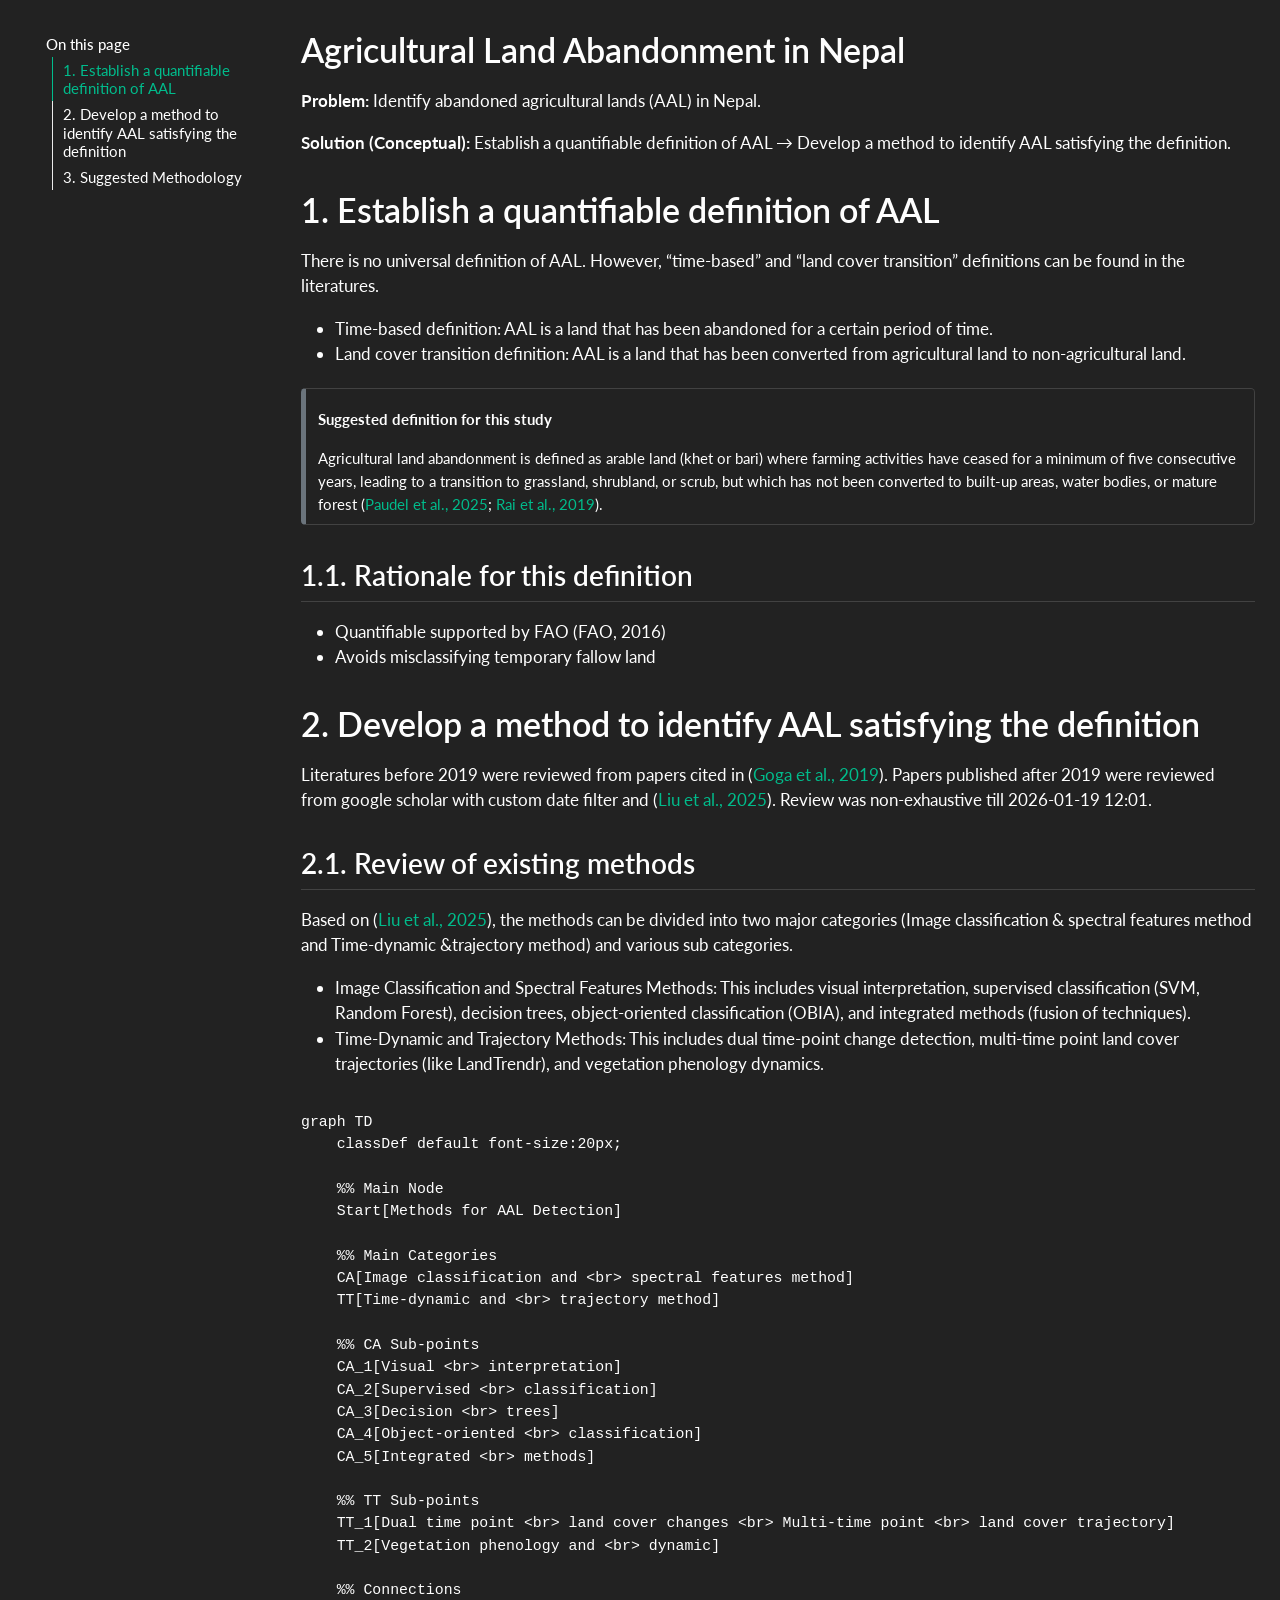
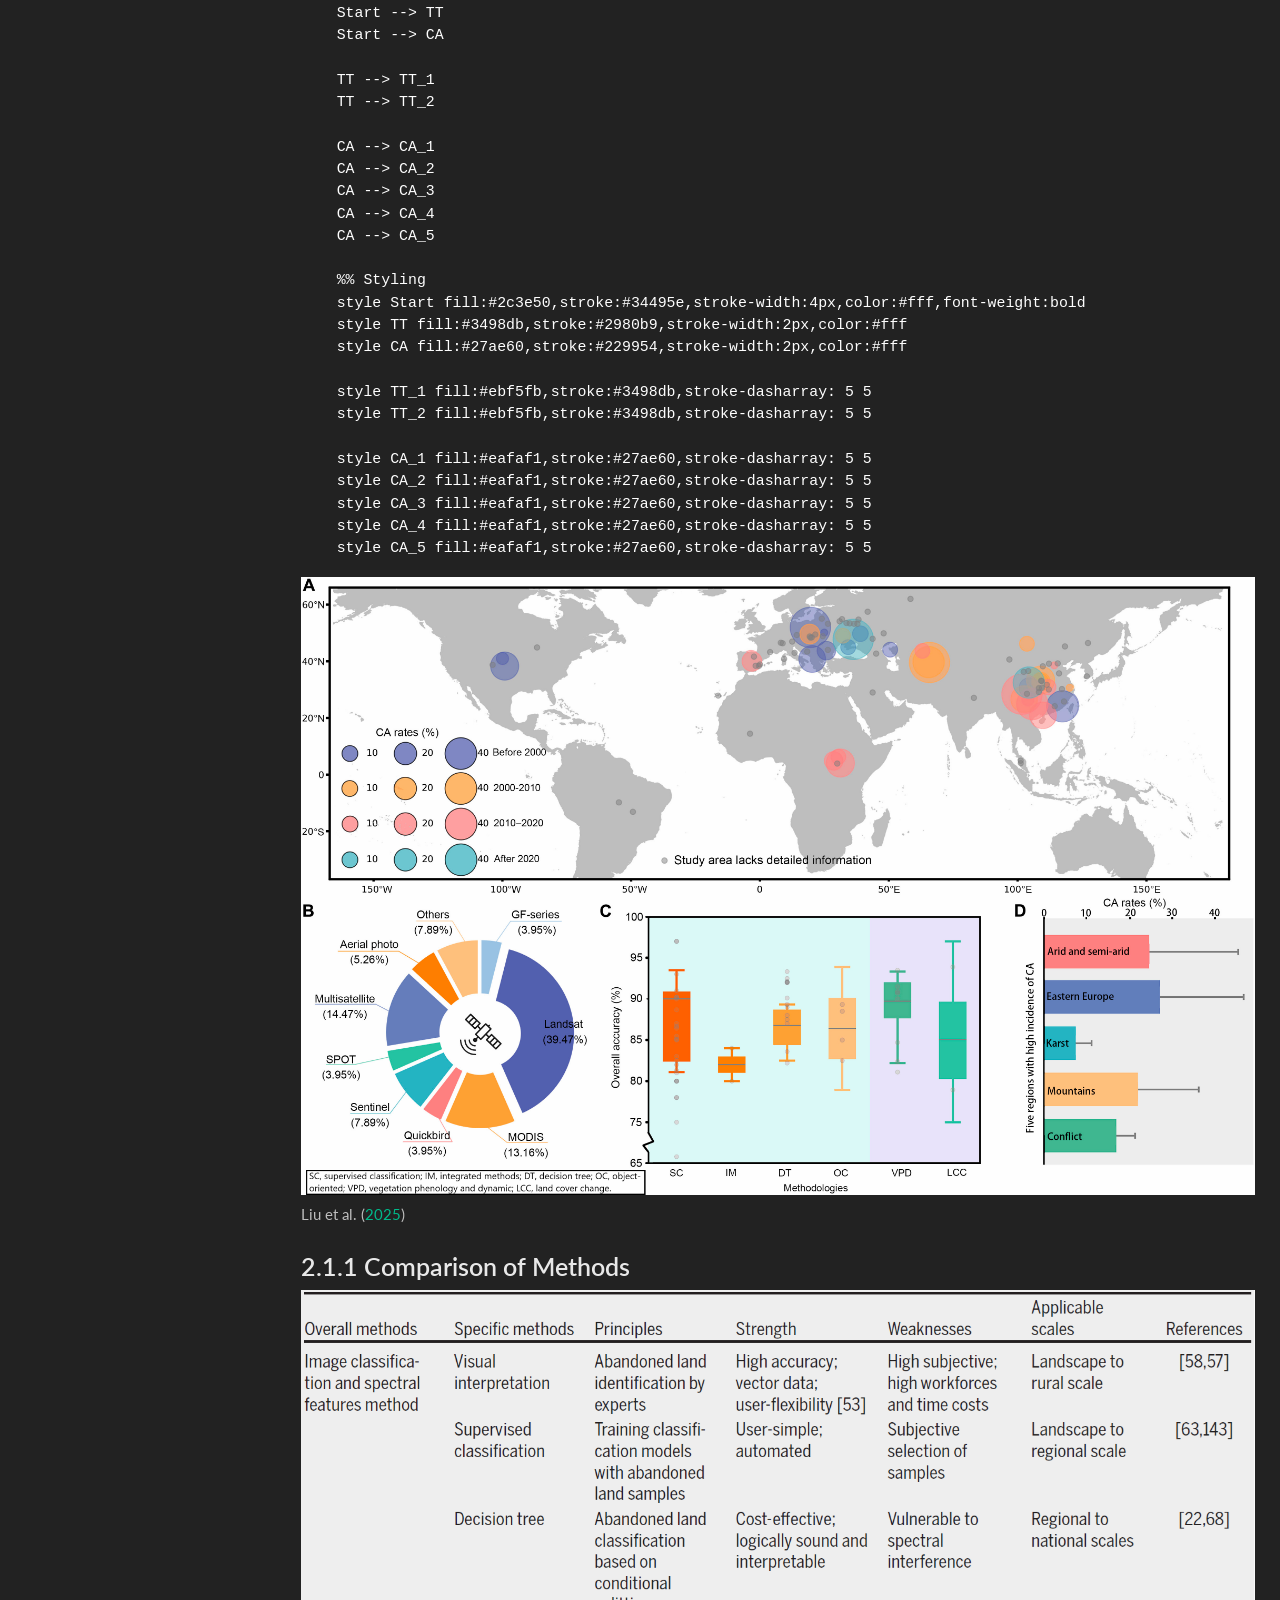
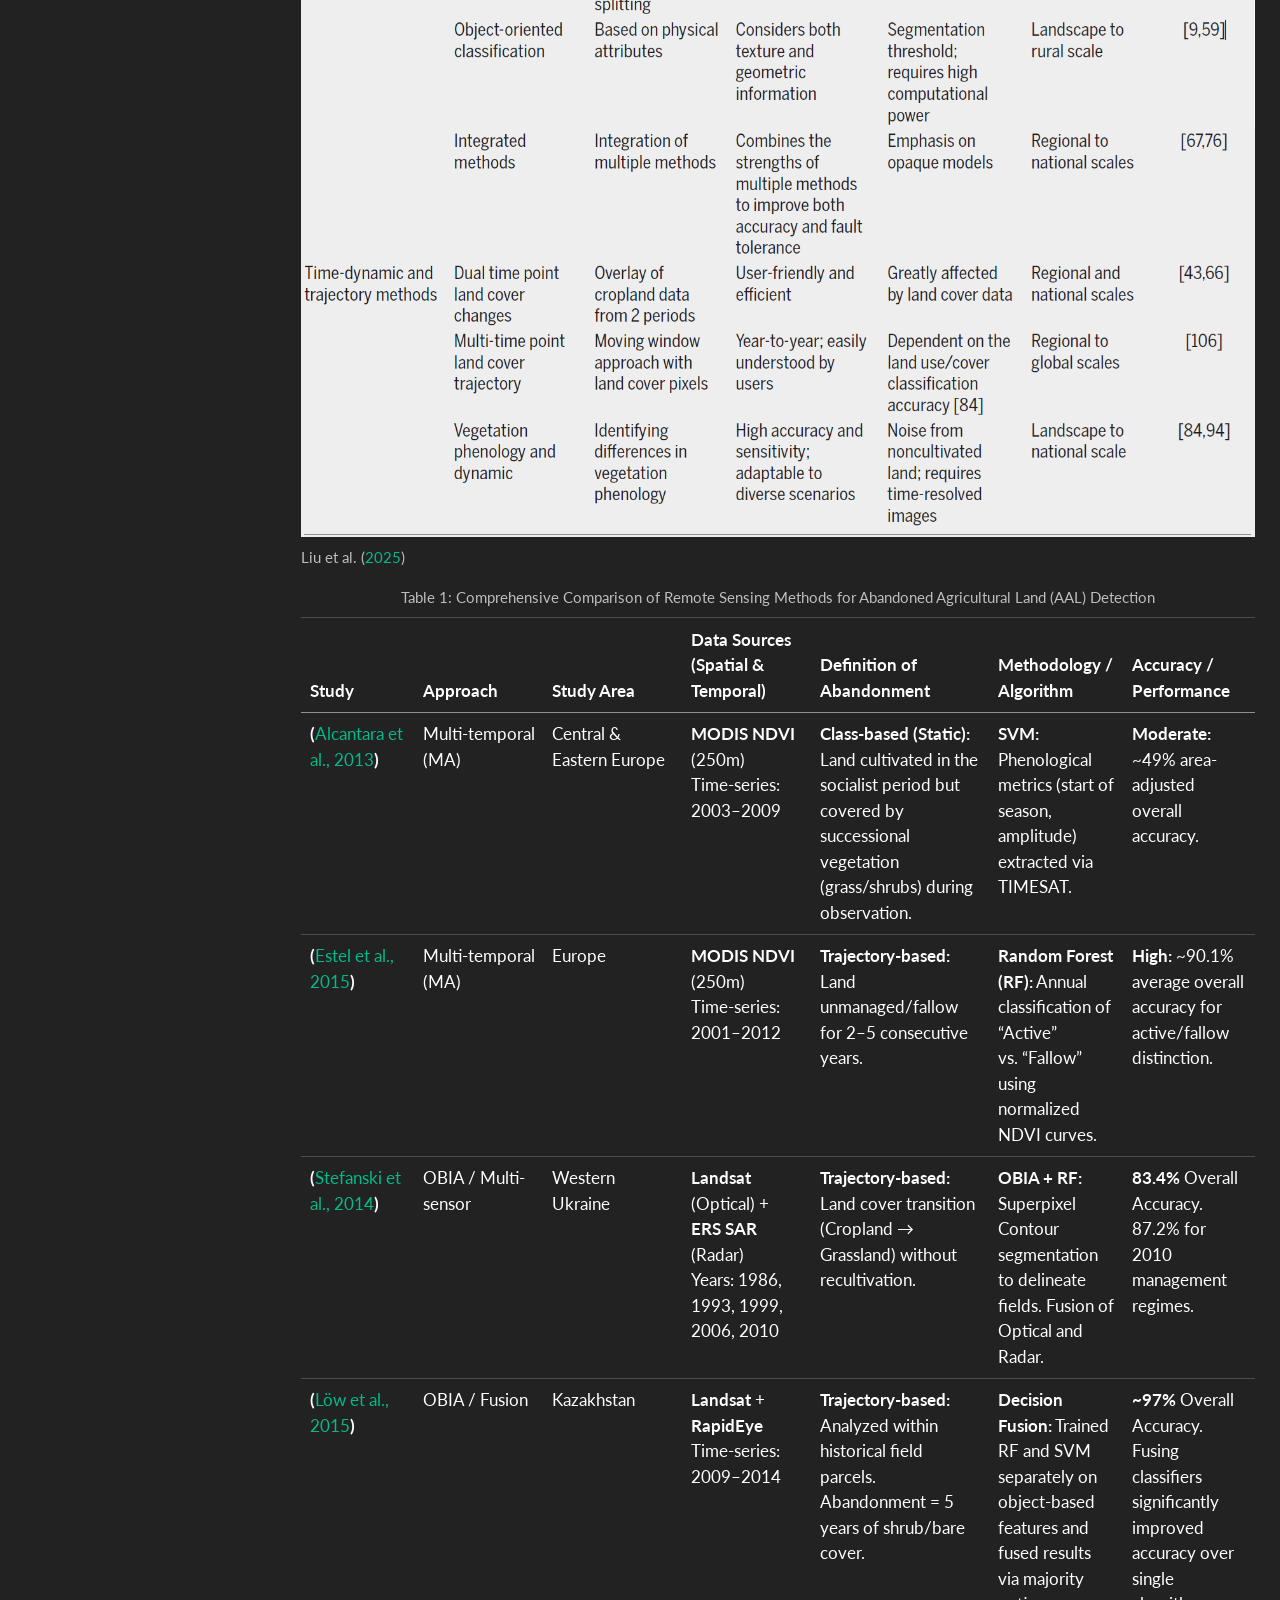
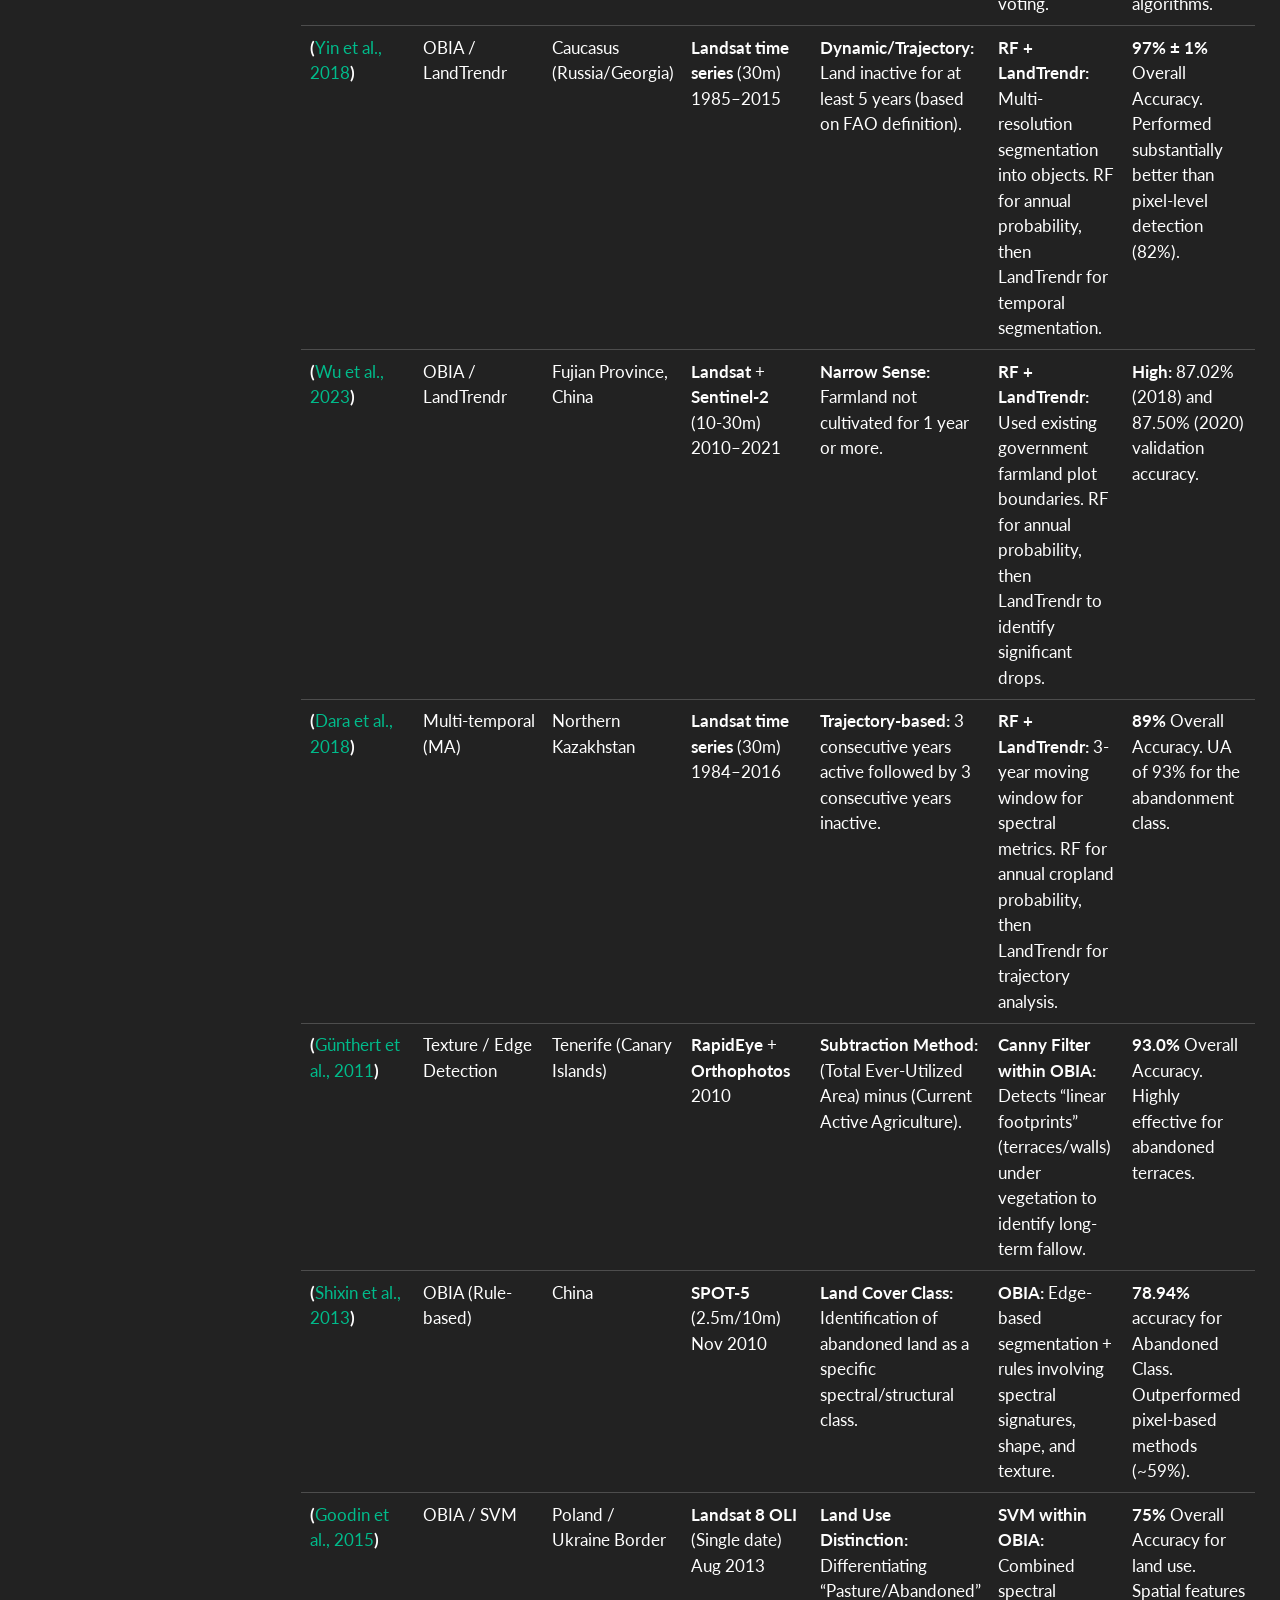
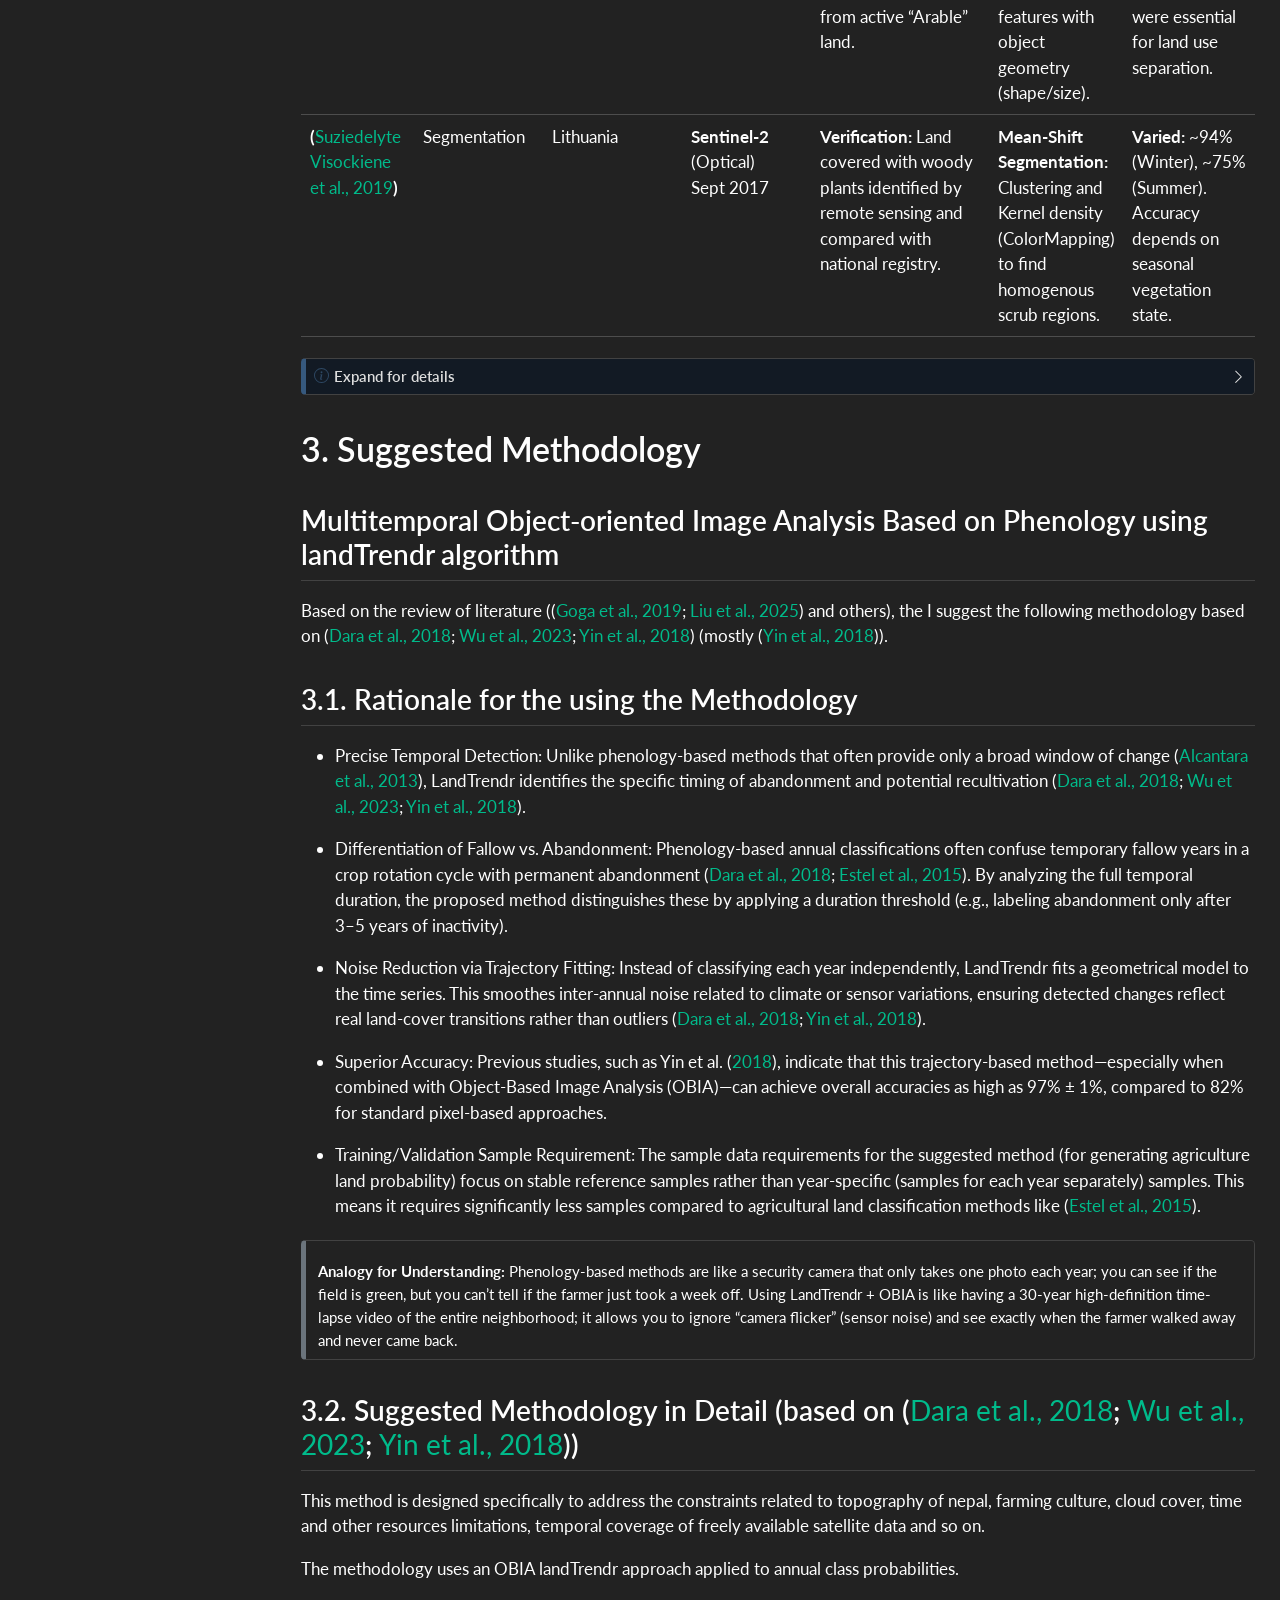
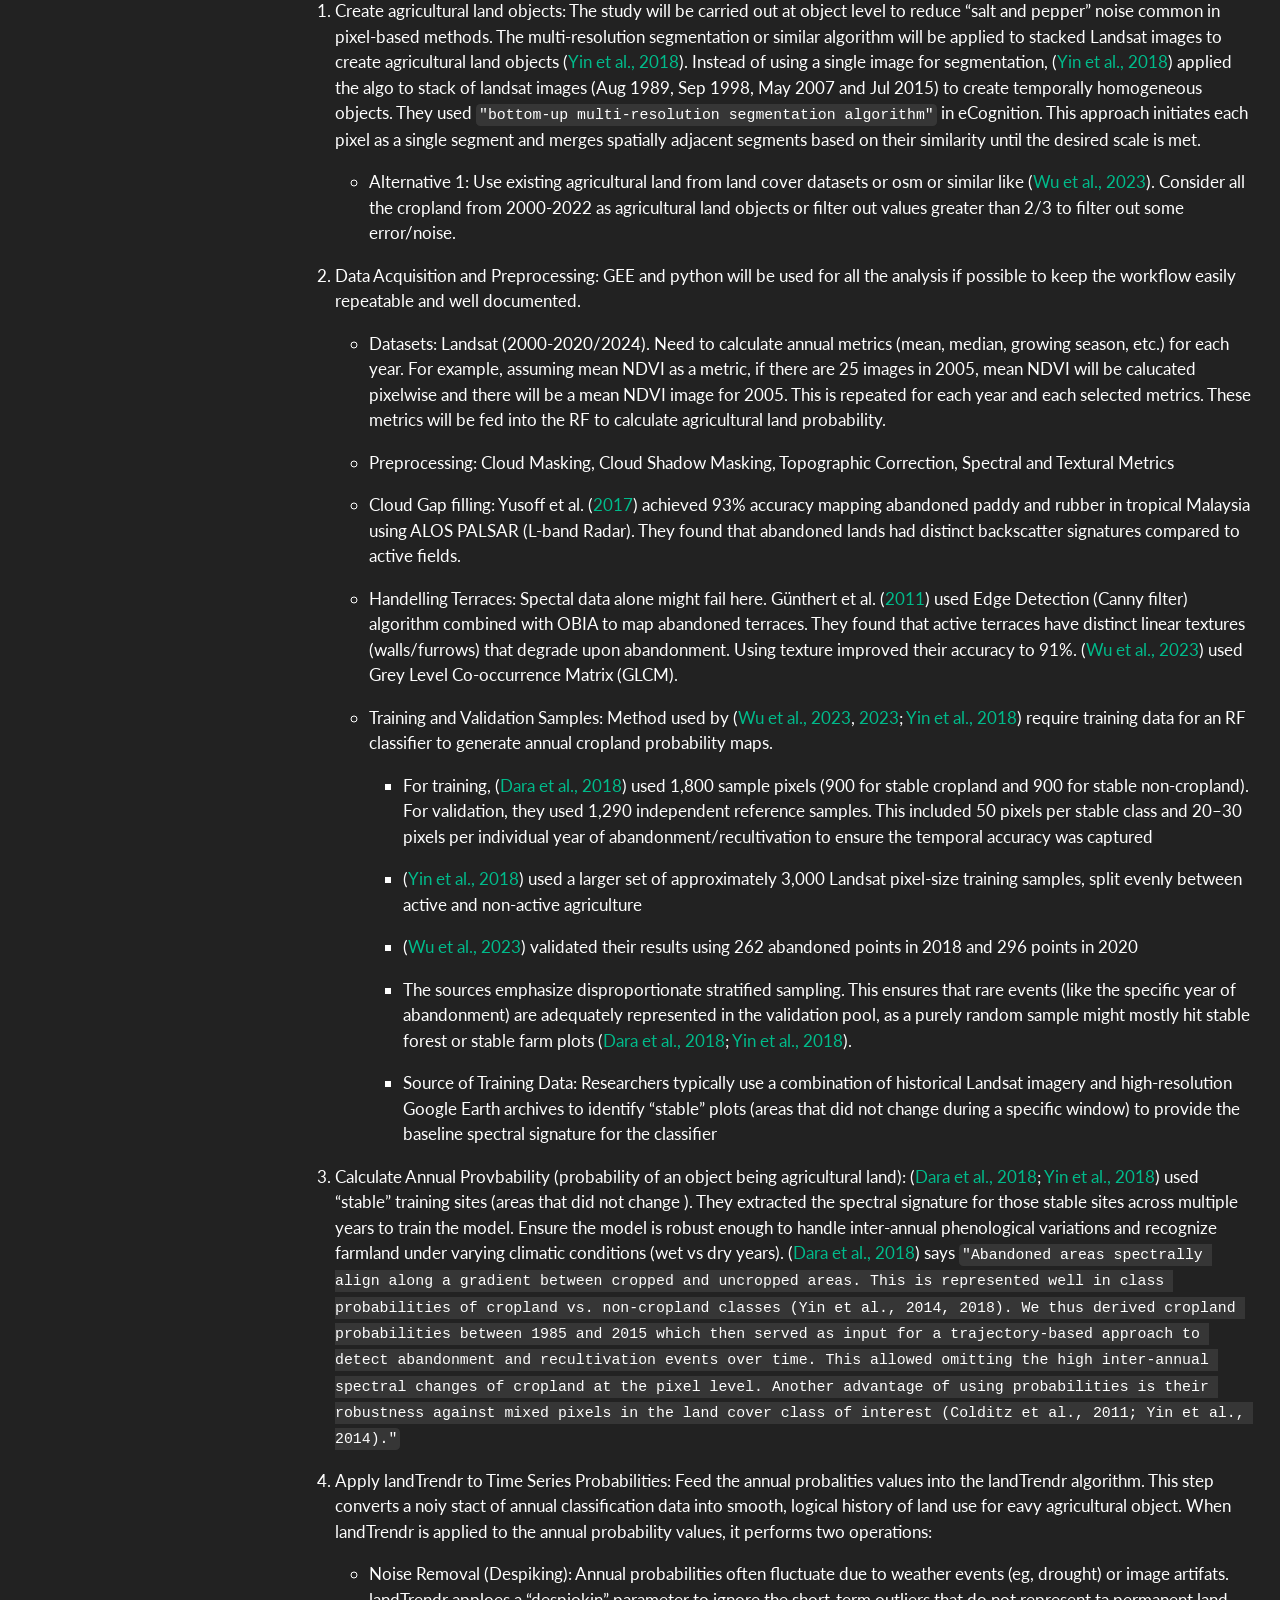
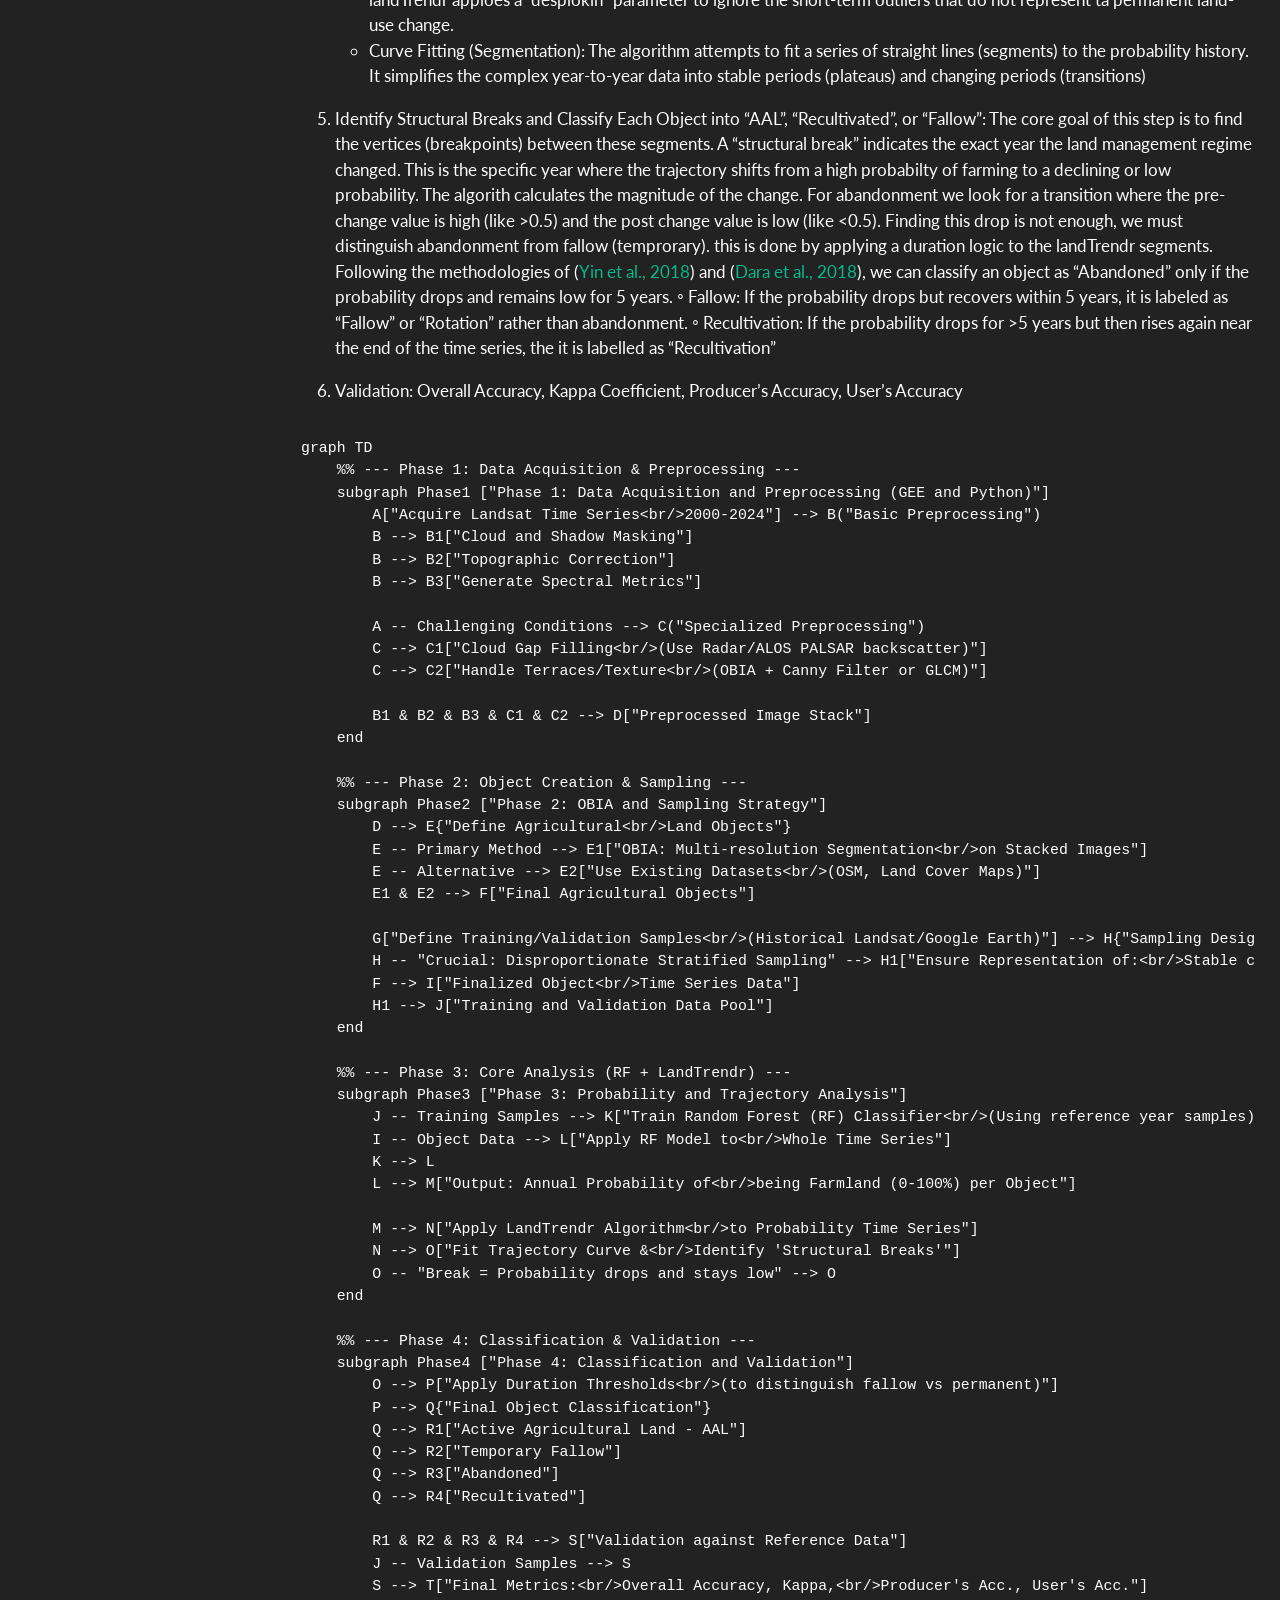
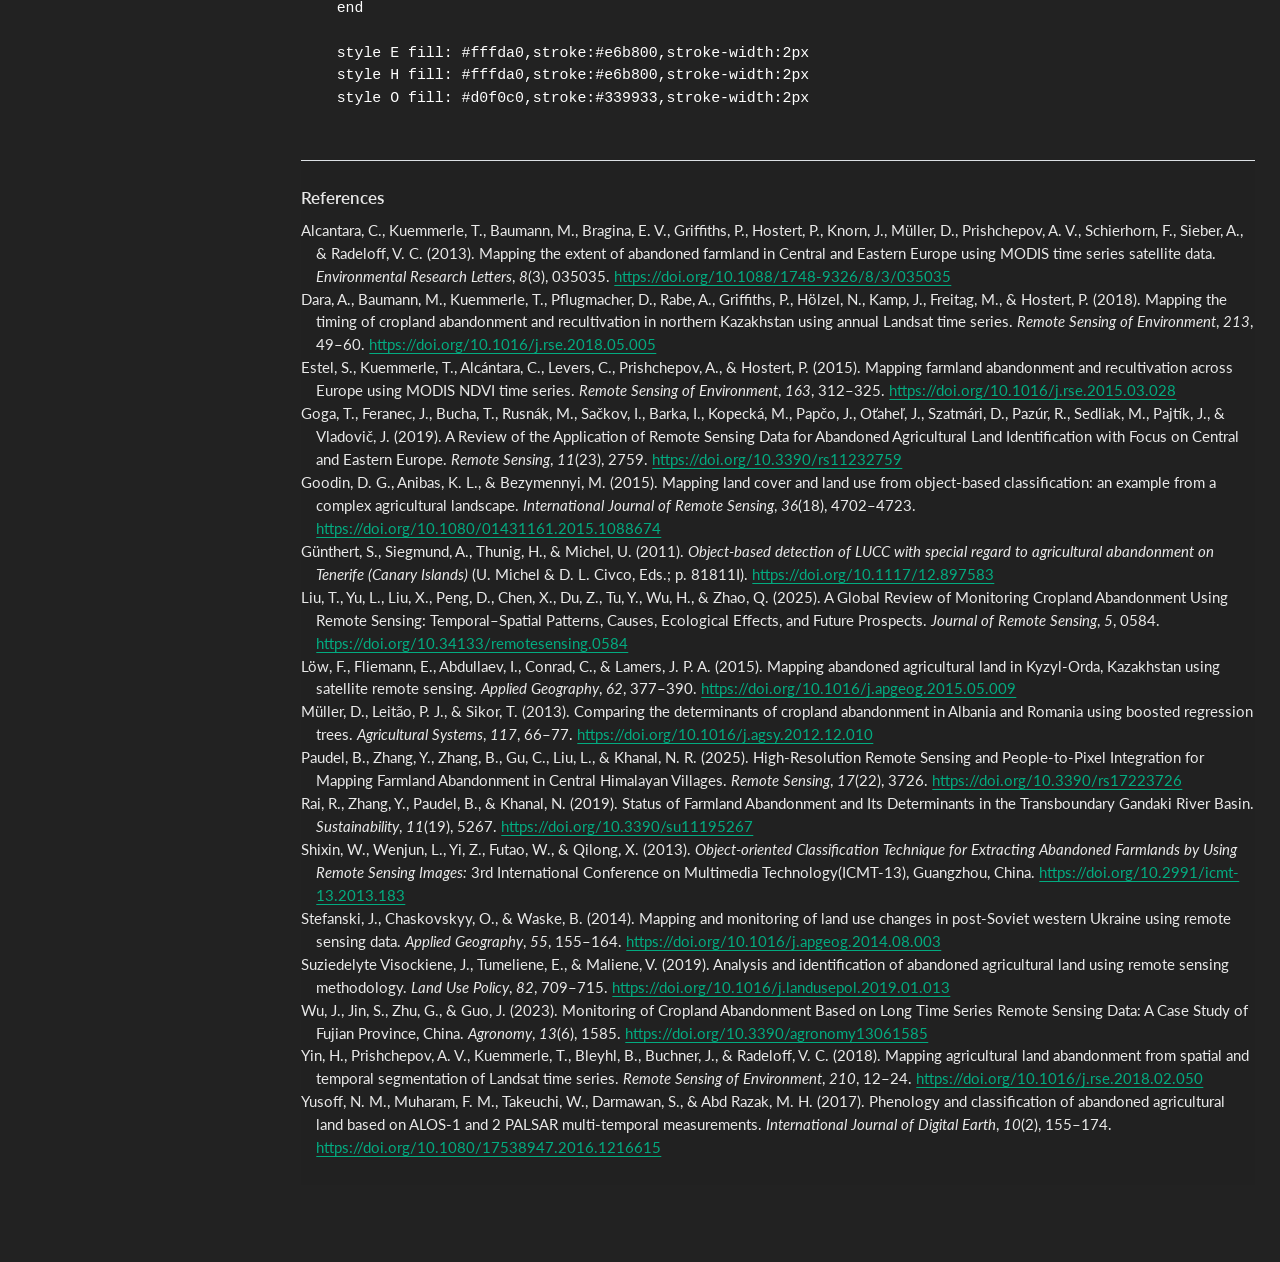
==== commit 220135d8: "refine method" ====
--- a/docs/index.html
+++ b/docs/index.html
@@ -185,7 +185,7 @@
 </section>
 <section id="methods" class="level1">
 <h1>2. Develop a method to identify AAL satisfying the definition</h1>
-<p>Literatures before 2019 were reviewed from papers cited in <span class="citation" data-cites="gogaReviewApplicationRemote2019">(<a href="#ref-gogaReviewApplicationRemote2019" role="doc-biblioref">Goga et al., 2019</a>)</span>. Papers published after 2019 were reviewed from google scholar with custom date filter and <span class="citation" data-cites="liuGlobalReviewMonitoring2025a">(<a href="#ref-liuGlobalReviewMonitoring2025a" role="doc-biblioref">Liu et al., 2025</a>)</span>. Review was non-exhaustive till 2026-01-19 11:07.</p>
+<p>Literatures before 2019 were reviewed from papers cited in <span class="citation" data-cites="gogaReviewApplicationRemote2019">(<a href="#ref-gogaReviewApplicationRemote2019" role="doc-biblioref">Goga et al., 2019</a>)</span>. Papers published after 2019 were reviewed from google scholar with custom date filter and <span class="citation" data-cites="liuGlobalReviewMonitoring2025a">(<a href="#ref-liuGlobalReviewMonitoring2025a" role="doc-biblioref">Liu et al., 2025</a>)</span>. Review was non-exhaustive till 2026-01-19 12:01.</p>
 <section id="review-of-existing-methods" class="level2">
 <h2 class="anchored" data-anchor-id="review-of-existing-methods">2.1. Review of existing methods</h2>
 <p>Based on <span class="citation" data-cites="liuGlobalReviewMonitoring2025a">(<a href="#ref-liuGlobalReviewMonitoring2025a" role="doc-biblioref">Liu et al., 2025</a>)</span>, the methods can be divided into two major categories (Image classification &amp; spectral features method and Time-dynamic &amp;trajectory method) and various sub categories.</p>
@@ -726,11 +726,11 @@
 <ol type="1">
 <li><p>Create agricultural land objects: The study will be carried out at object level to reduce “salt and pepper” noise common in pixel-based methods. The multi-resolution segmentation or similar algorithm will be applied to stacked Landsat images to create agricultural land objects <span class="citation" data-cites="yinMappingAgriculturalLand2018">(<a href="#ref-yinMappingAgriculturalLand2018" role="doc-biblioref">Yin et al., 2018</a>)</span>. Instead of using a single image for segmentation, <span class="citation" data-cites="yinMappingAgriculturalLand2018">(<a href="#ref-yinMappingAgriculturalLand2018" role="doc-biblioref">Yin et al., 2018</a>)</span> applied the algo to stack of landsat images (Aug 1989, Sep 1998, May 2007 and Jul 2015) to create temporally homogeneous objects. They used <code>"bottom-up multi-resolution segmentation algorithm"</code> in eCognition. This approach initiates each pixel as a single segment and merges spatially adjacent segments based on their similarity until the desired scale is met.</p>
 <ul>
-<li>Alternative 1: Use existing agricultural land from land cover datasets or osm or similar like <span class="citation" data-cites="wuMonitoringCroplandAbandonment2023">(<a href="#ref-wuMonitoringCroplandAbandonment2023" role="doc-biblioref">Wu et al., 2023</a>)</span>.</li>
+<li>Alternative 1: Use existing agricultural land from land cover datasets or osm or similar like <span class="citation" data-cites="wuMonitoringCroplandAbandonment2023">(<a href="#ref-wuMonitoringCroplandAbandonment2023" role="doc-biblioref">Wu et al., 2023</a>)</span>. Consider all the cropland from 2000-2022 as agricultural land objects or filter out values greater than 2/3 to filter out some error/noise.</li>
 </ul></li>
 <li><p>Data Acquisition and Preprocessing: GEE and python will be used for all the analysis if possible to keep the workflow easily repeatable and well documented.</p>
 <ul>
-<li><p>Datasets: Landsat (2000-2020/2024)</p></li>
+<li><p>Datasets: Landsat (2000-2020/2024). Need to calculate annual metrics (mean, median, growing season, etc.) for each year. For example, assuming mean NDVI as a metric, if there are 25 images in 2005, mean NDVI will be calucated pixelwise and there will be a mean NDVI image for 2005. This is repeated for each year and each selected metrics. These metrics will be fed into the RF to calculate agricultural land probability.</p></li>
 <li><p>Preprocessing: Cloud Masking, Cloud Shadow Masking, Topographic Correction, Spectral and Textural Metrics</p></li>
 <li><p>Cloud Gap filling: <span class="citation" data-cites="yusoffPhenologyClassificationAbandoned2017">Yusoff et al. (<a href="#ref-yusoffPhenologyClassificationAbandoned2017" role="doc-biblioref">2017</a>)</span> achieved 93% accuracy mapping abandoned paddy and rubber in tropical Malaysia using ALOS PALSAR (L-band Radar). They found that abandoned lands had distinct backscatter signatures compared to active fields.</p></li>
 <li><p>Handelling Terraces: Spectal data alone might fail here. <span class="citation" data-cites="gunthertObjectbasedDetectionLUCC2011">Günthert et al. (<a href="#ref-gunthertObjectbasedDetectionLUCC2011" role="doc-biblioref">2011</a>)</span> used Edge Detection (Canny filter) algorithm combined with OBIA to map abandoned terraces. They found that active terraces have distinct linear textures (walls/furrows) that degrade upon abandonment. Using texture improved their accuracy to 91%. <span class="citation" data-cites="wuMonitoringCroplandAbandonment2023">(<a href="#ref-wuMonitoringCroplandAbandonment2023" role="doc-biblioref">Wu et al., 2023</a>)</span> used Grey Level Co-occurrence Matrix (GLCM).</p></li>
@@ -743,9 +743,13 @@
 <li><p>Source of Training Data: Researchers typically use a combination of historical Landsat imagery and high-resolution Google Earth archives to identify “stable” plots (areas that did not change during a specific window) to provide the baseline spectral signature for the classifier</p></li>
 </ul></li>
 </ul></li>
-<li><p>Calculate Annual Provbability (probability of an object being agricultural land): <span class="citation" data-cites="daraMappingTimingCropland2018 yinMappingAgriculturalLand2018">(<a href="#ref-daraMappingTimingCropland2018" role="doc-biblioref">Dara et al., 2018</a>; <a href="#ref-yinMappingAgriculturalLand2018" role="doc-biblioref">Yin et al., 2018</a>)</span> used “stable” training sites (areas that did not change ). They extracted the spectral signature for those stable sites acoss multiple years to train the model. Ensure the model is robust enough to handle inter-annual phenological variations and recognize farmland under varying climatic conditions (wet vs dry years).</p></li>
-<li><p>Apply landTrendr to Time Series Probabilities: Feed the annual probalities values into the landTrendr algorithm. This algorithm fits a trajectory curve to the probability history. It will identify “structural breaks”—specifically, the point where the probability of being farmland drops and stays low.</p></li>
-<li><p>Classify Each Object into “AAL”, “Recultivated”, or “Fallow”: This will be based on threshold like <span class="citation" data-cites="yinMappingAgriculturalLand2018">(<a href="#ref-yinMappingAgriculturalLand2018" role="doc-biblioref">Yin et al., 2018</a>)</span> did.</p></li>
+<li><p>Calculate Annual Provbability (probability of an object being agricultural land): <span class="citation" data-cites="daraMappingTimingCropland2018 yinMappingAgriculturalLand2018">(<a href="#ref-daraMappingTimingCropland2018" role="doc-biblioref">Dara et al., 2018</a>; <a href="#ref-yinMappingAgriculturalLand2018" role="doc-biblioref">Yin et al., 2018</a>)</span> used “stable” training sites (areas that did not change ). They extracted the spectral signature for those stable sites across multiple years to train the model. Ensure the model is robust enough to handle inter-annual phenological variations and recognize farmland under varying climatic conditions (wet vs dry years). <span class="citation" data-cites="daraMappingTimingCropland2018">(<a href="#ref-daraMappingTimingCropland2018" role="doc-biblioref">Dara et al., 2018</a>)</span> says <code>"Abandoned areas spectrally align along a gradient between cropped and uncropped areas. This is represented well in class probabilities of cropland vs. non-cropland classes (Yin et al., 2014, 2018). We thus derived cropland probabilities between 1985 and 2015 which then served as input for a trajectory-based approach to detect abandonment and recultivation events over time. This allowed omitting the high inter-annual spectral changes of cropland at the pixel level. Another advantage of using probabilities is their robustness against mixed pixels in the land cover class of interest (Colditz et al., 2011; Yin et al., 2014)."</code></p></li>
+<li><p>Apply landTrendr to Time Series Probabilities: Feed the annual probalities values into the landTrendr algorithm. This step converts a noiy stact of annual classification data into smooth, logical history of land use for eavy agricultural object. When landTrendr is applied to the annual probability values, it performs two operations:</p>
+<ul>
+<li>Noise Removal (Despiking): Annual probabilities often fluctuate due to weather events (eg, drought) or image artifats. landTrendr apploes a “despiokin” parameter to ignore the short-term outliers that do not represent ta permanent land-use change.</li>
+<li>Curve Fitting (Segmentation): The algorithm attempts to fit a series of straight lines (segments) to the probability history. It simplifies the complex year-to-year data into stable periods (plateaus) and changing periods (transitions)</li>
+</ul></li>
+<li><p>Identify Structural Breaks and Classify Each Object into “AAL”, “Recultivated”, or “Fallow”: The core goal of this step is to find the vertices (breakpoints) between these segments. A “structural break” indicates the exact year the land management regime changed. This is the specific year where the trajectory shifts from a high probabilty of farming to a declining or low probability. The algorith calculates the magnitude of the change. For abandonment we look for a transition where the pre-change value is high (like &gt;0.5) and the post change value is low (like &lt;0.5). Finding this drop is not enough, we must distinguish abandonment from fallow (temprorary). this is done by applying a duration logic to the landTrendr segments. Following the methodologies of <span class="citation" data-cites="yinMappingAgriculturalLand2018">(<a href="#ref-yinMappingAgriculturalLand2018" role="doc-biblioref">Yin et al., 2018</a>)</span> and <span class="citation" data-cites="daraMappingTimingCropland2018">(<a href="#ref-daraMappingTimingCropland2018" role="doc-biblioref">Dara et al., 2018</a>)</span>, we can classify an object as “Abandoned” only if the probability drops and remains low for 5 years. ◦ Fallow: If the probability drops but recovers within 5 years, it is labeled as “Fallow” or “Rotation” rather than abandonment. ◦ Recultivation: If the probability drops for &gt;5 years but then rises again near the end of the time series, the it is labelled as “Recultivation”</p></li>
 <li><p>Validation: Overall Accuracy, Kappa Coefficient, Producer’s Accuracy, User’s Accuracy</p></li>
 </ol>
 <div class="cell" data-layout-align="default">
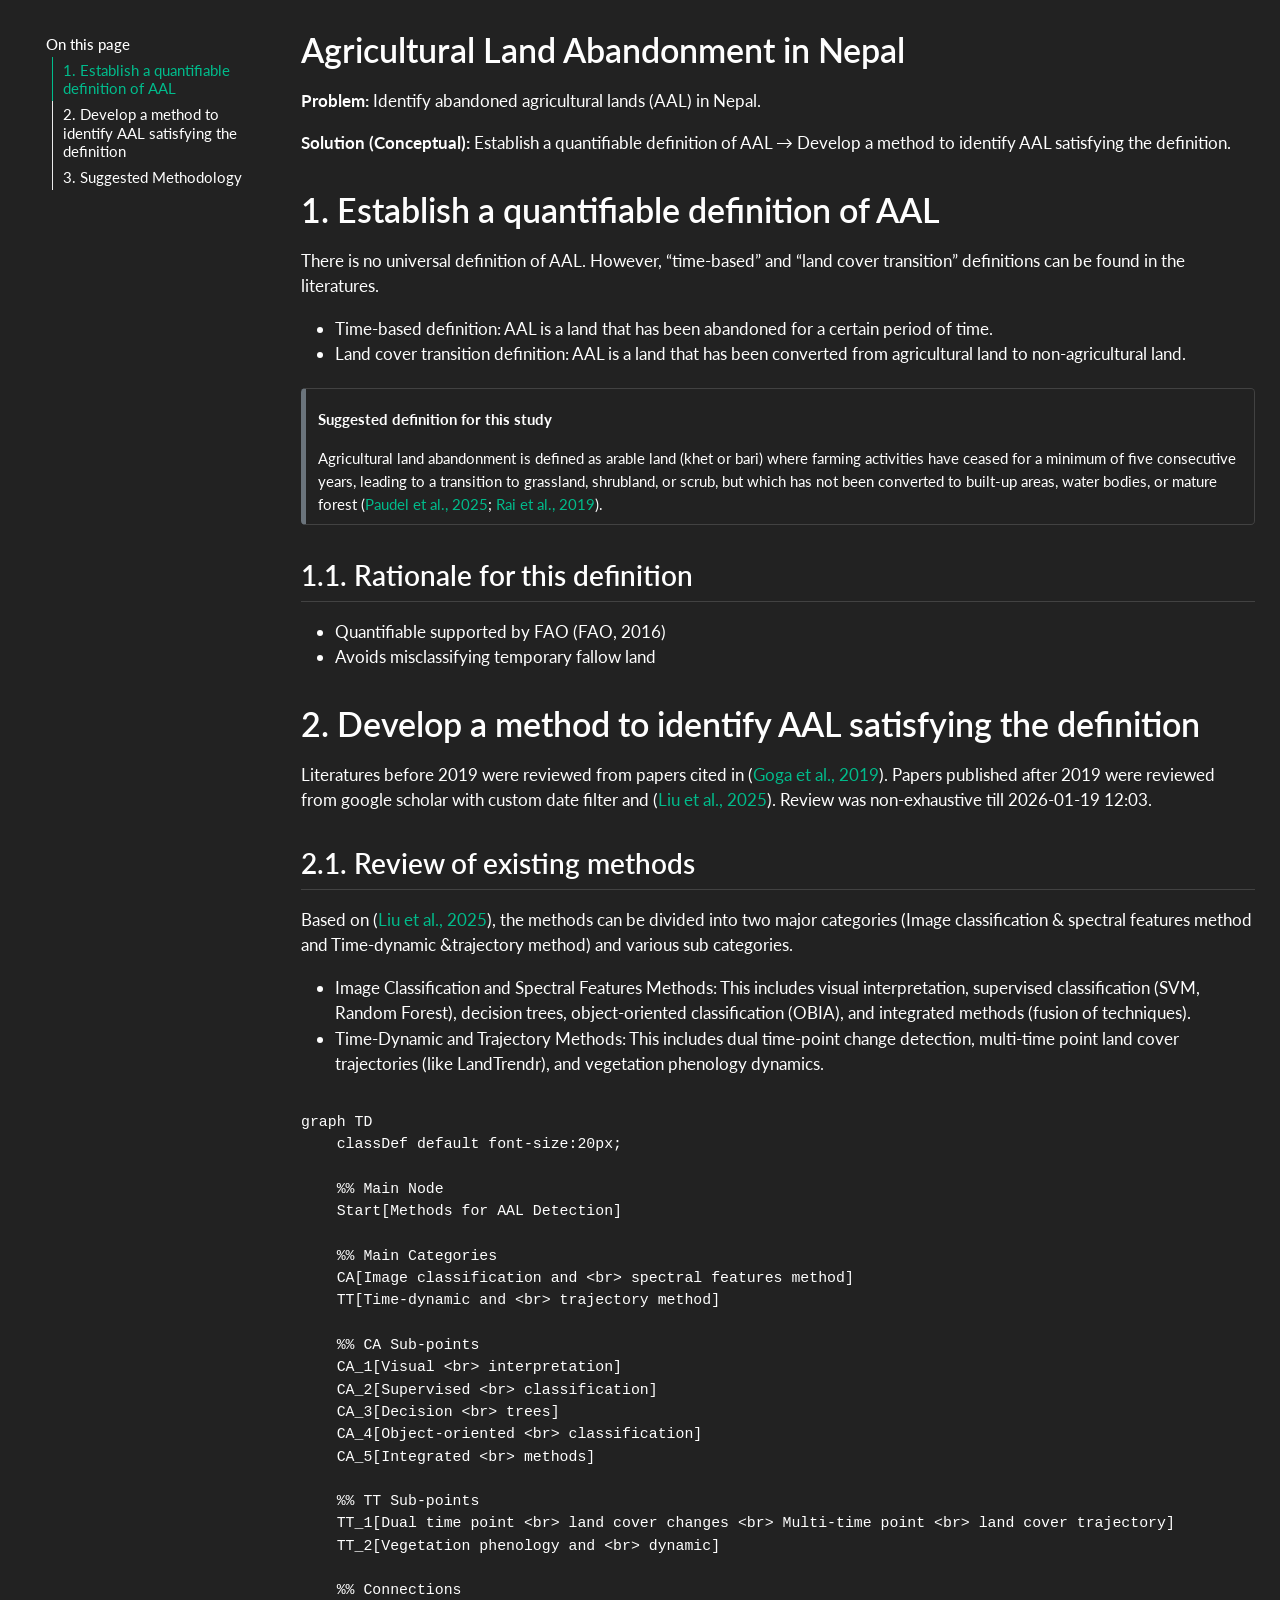
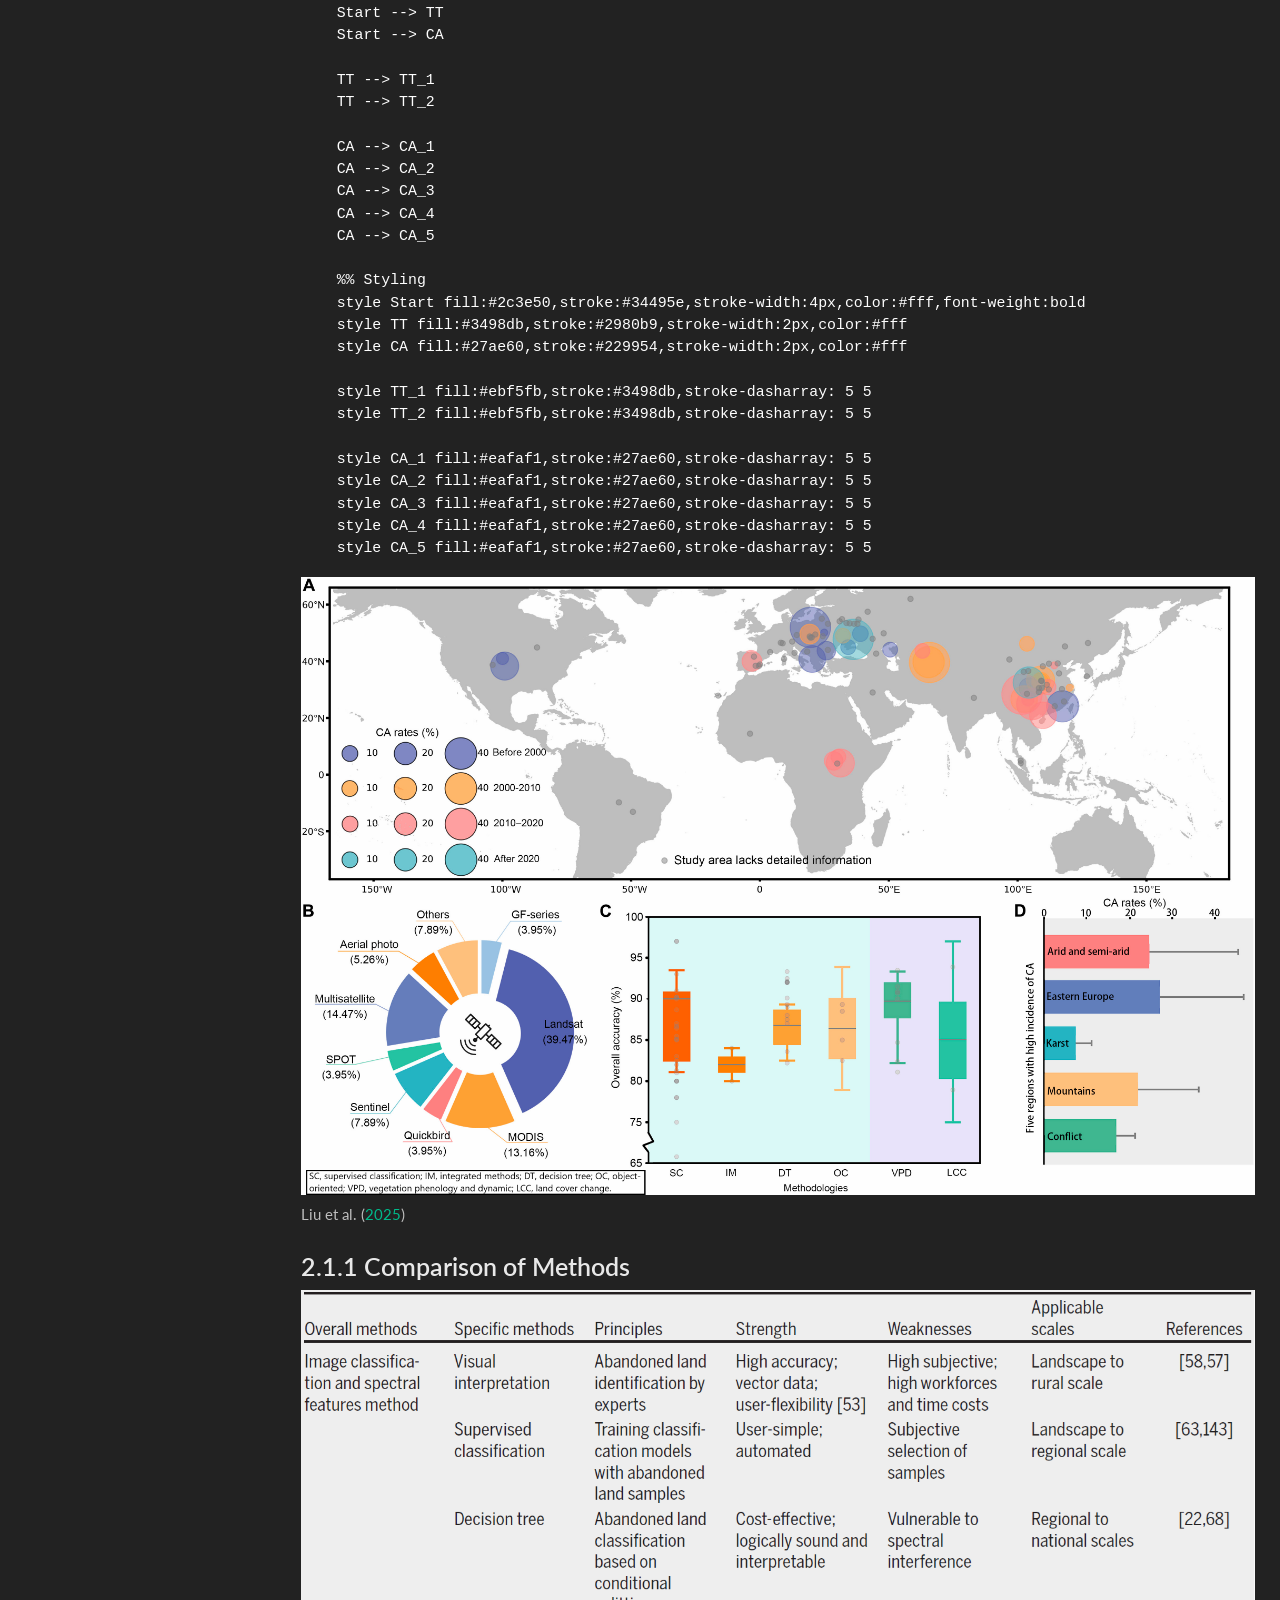
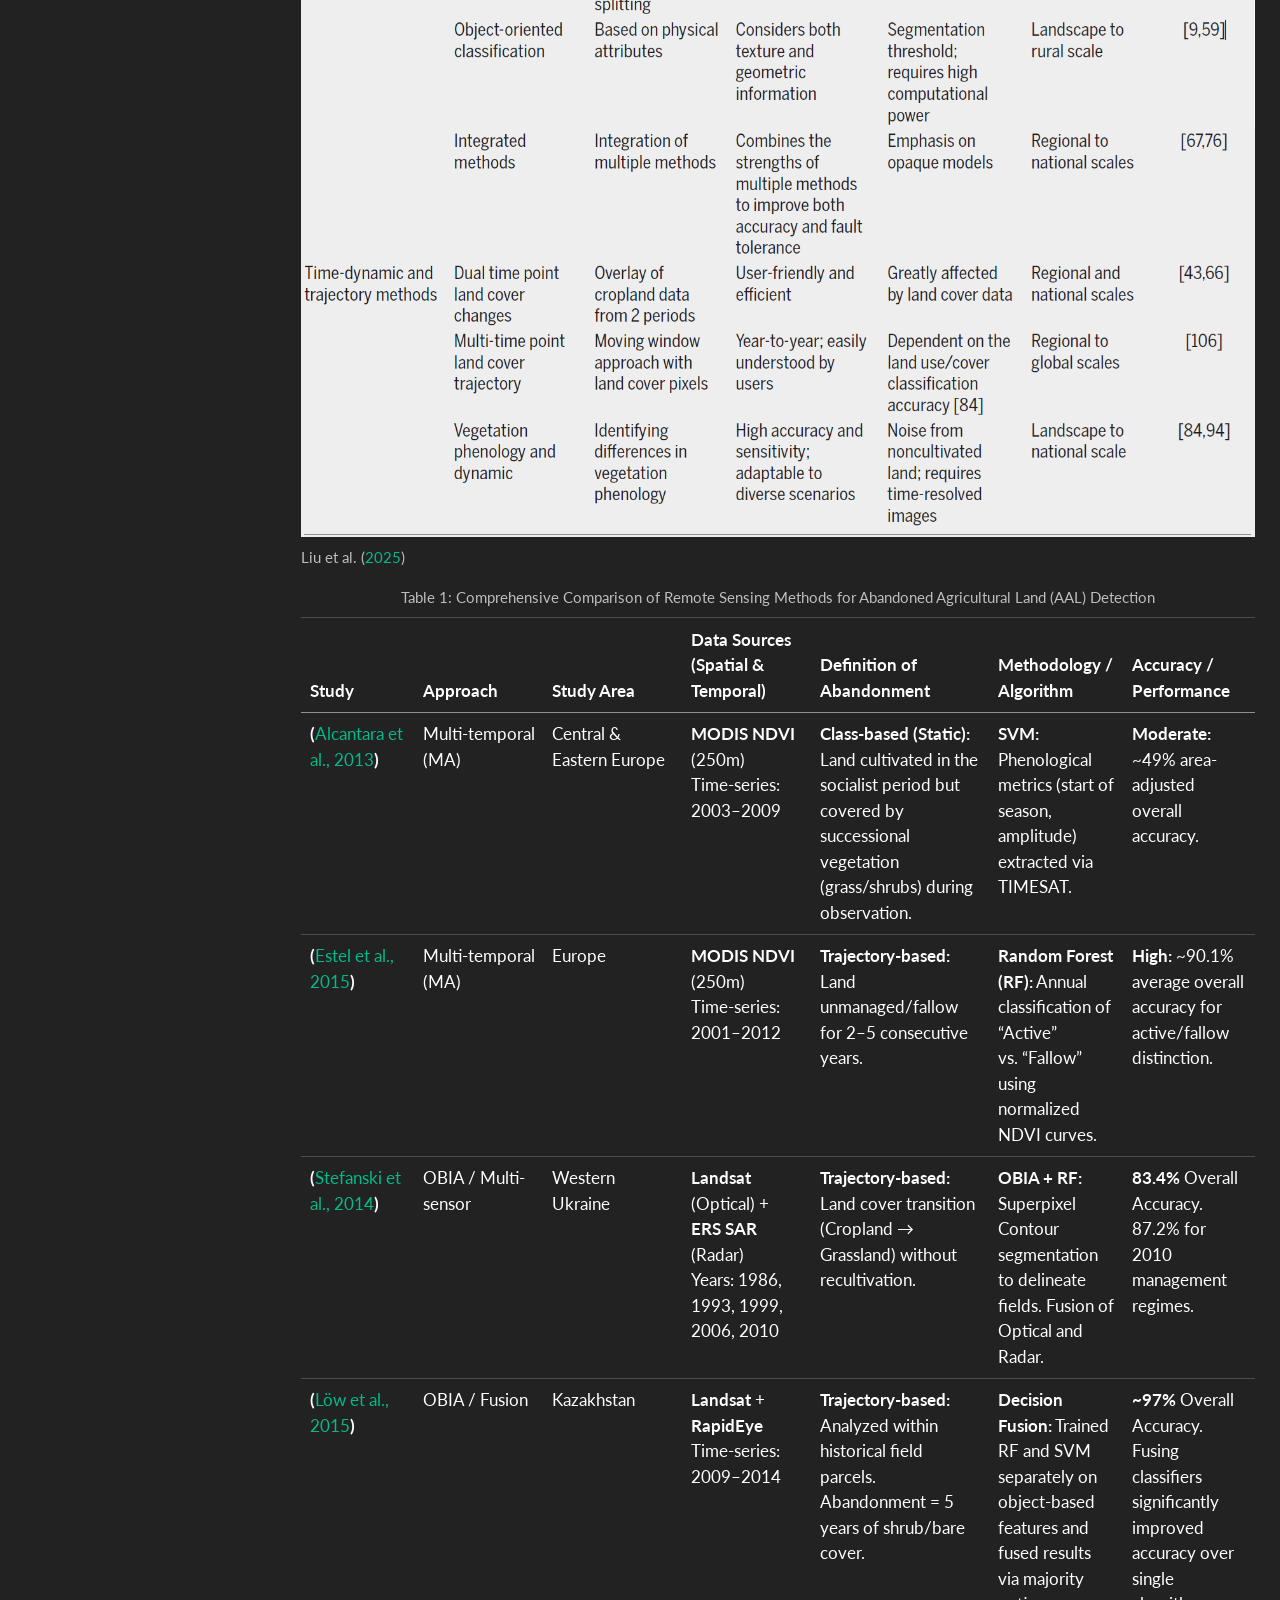
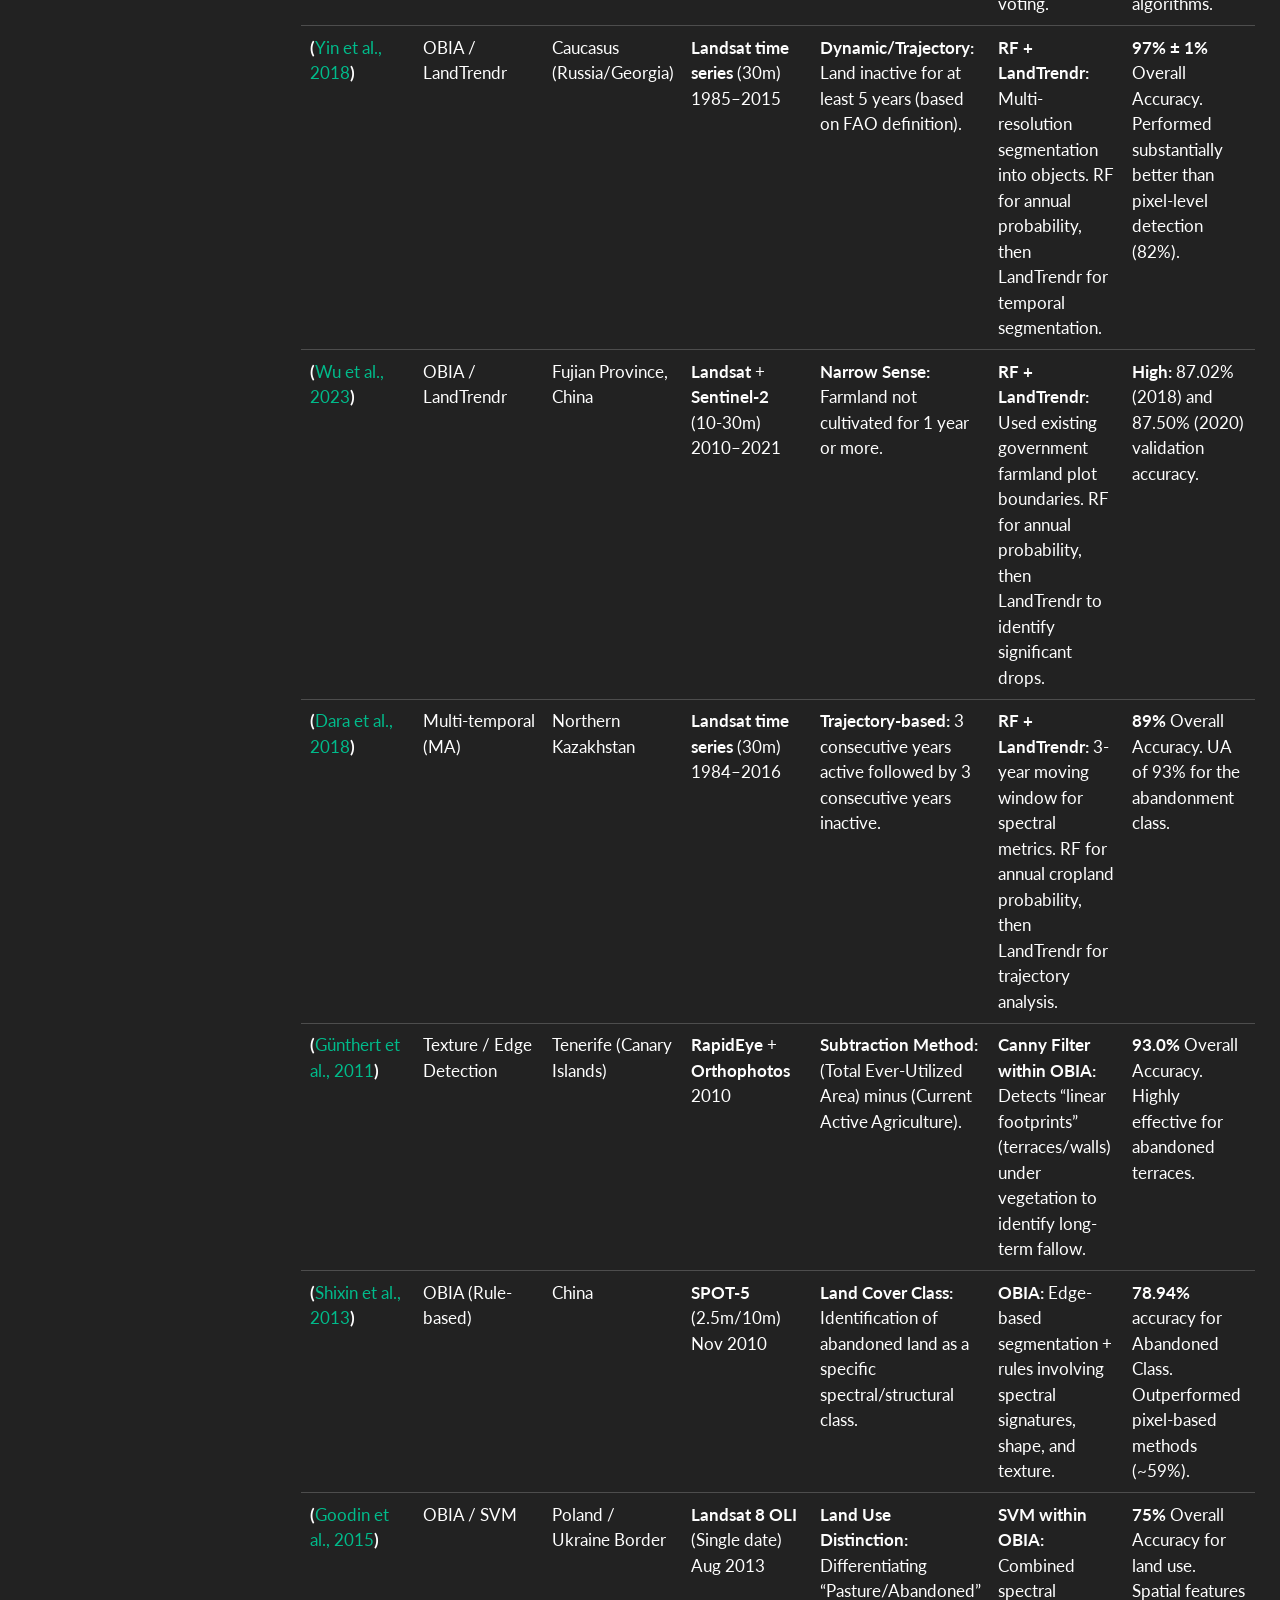
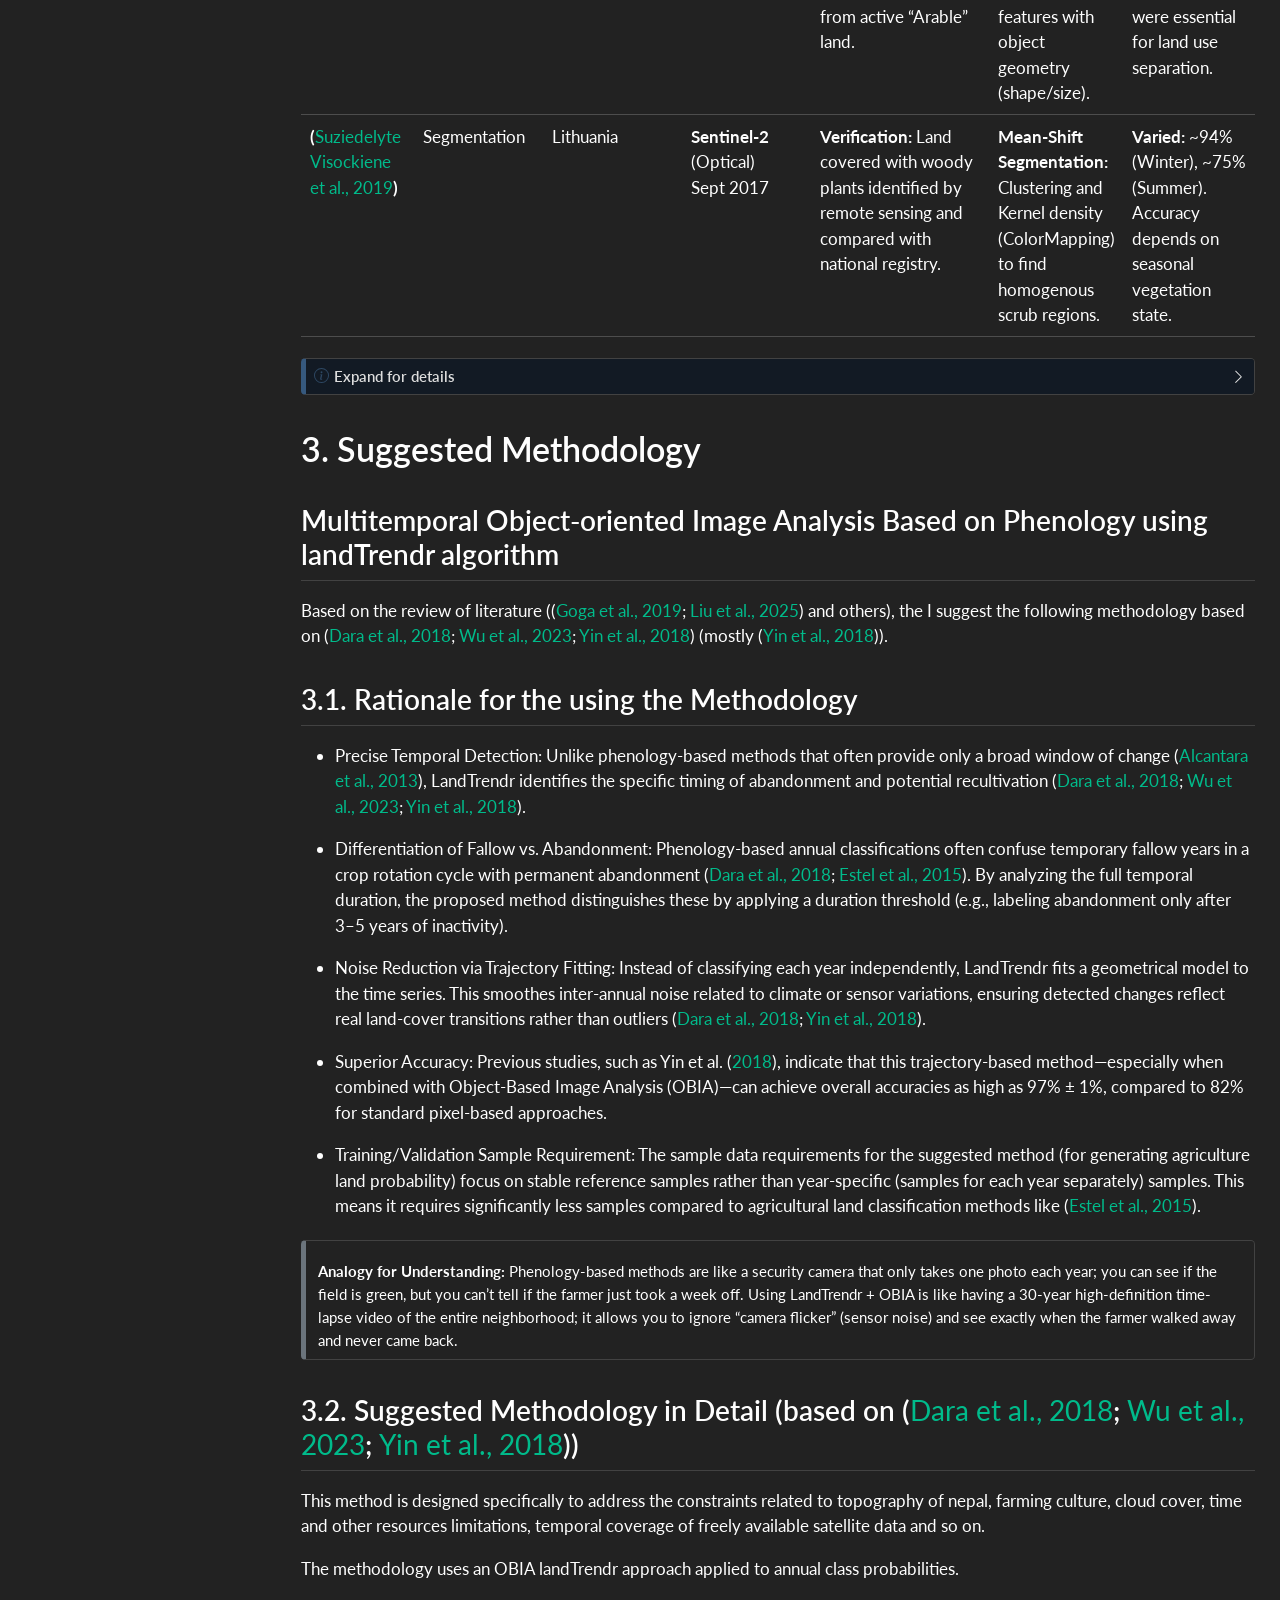
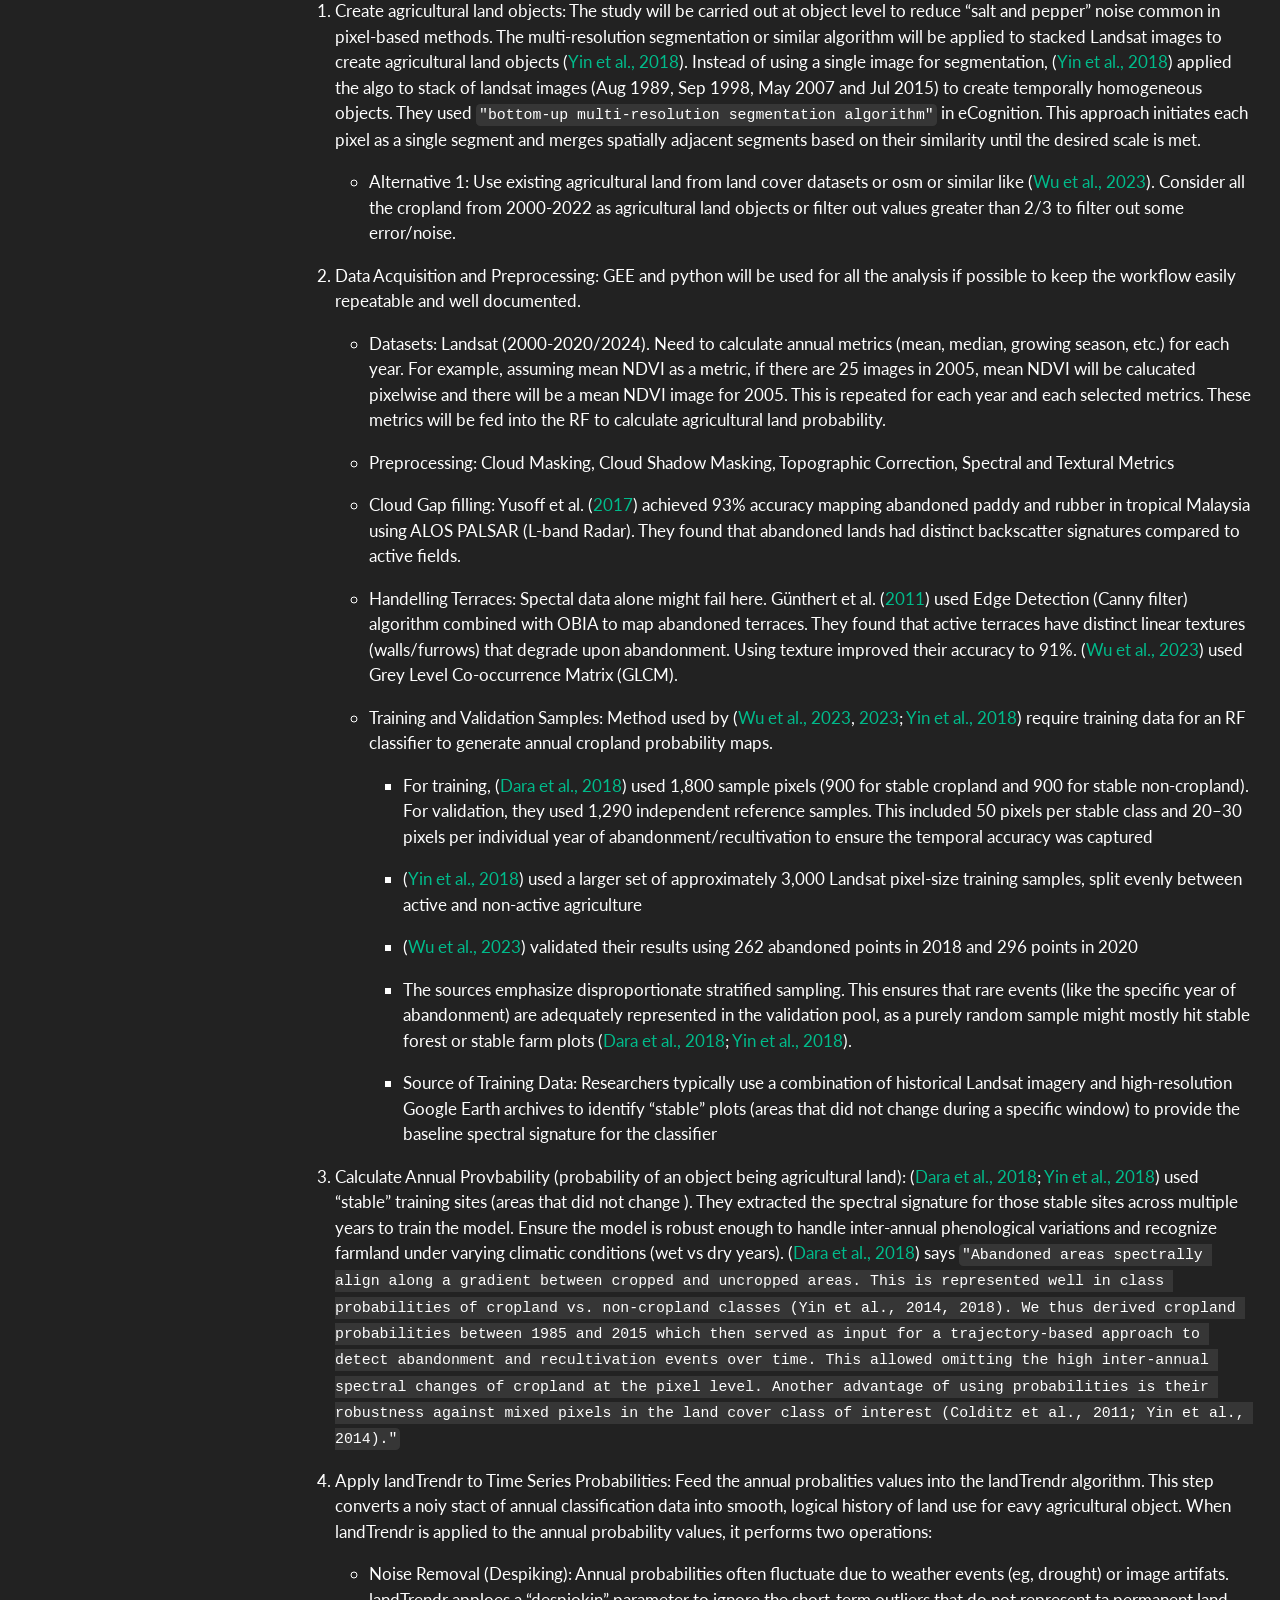
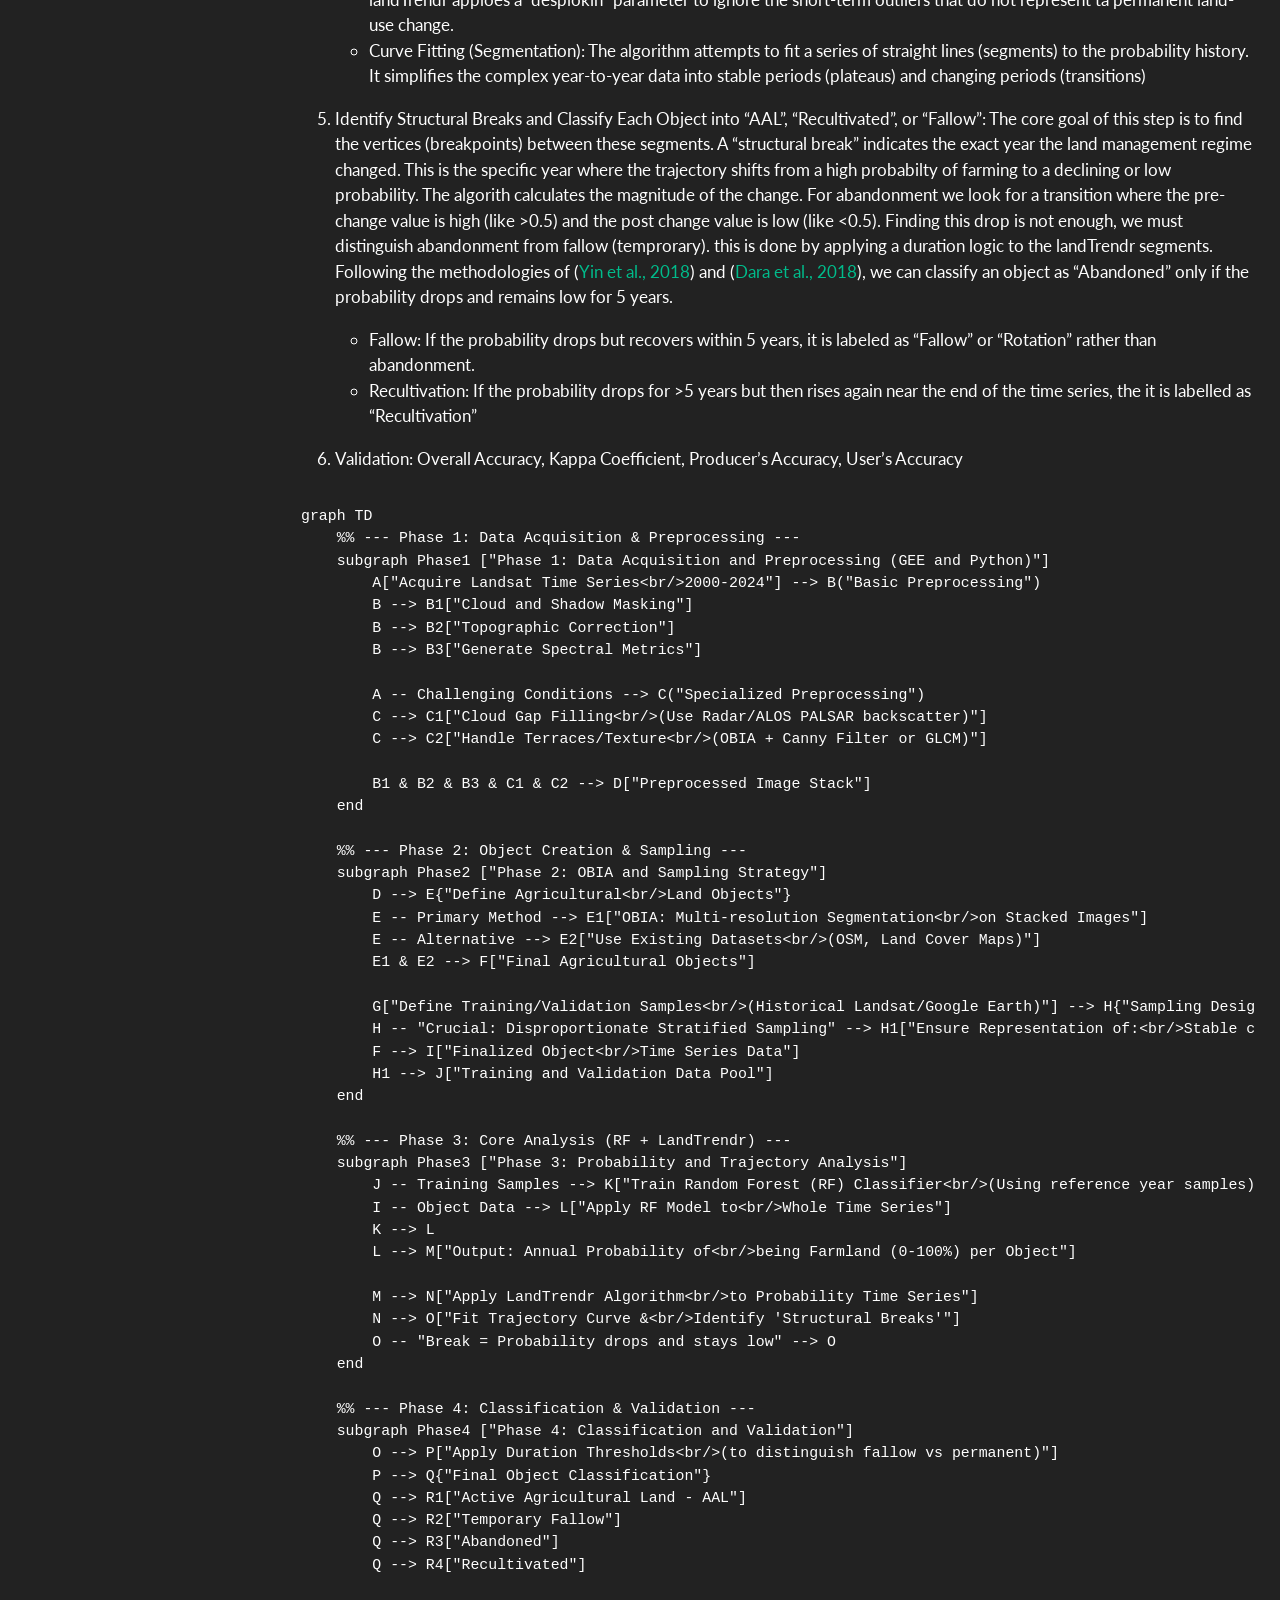
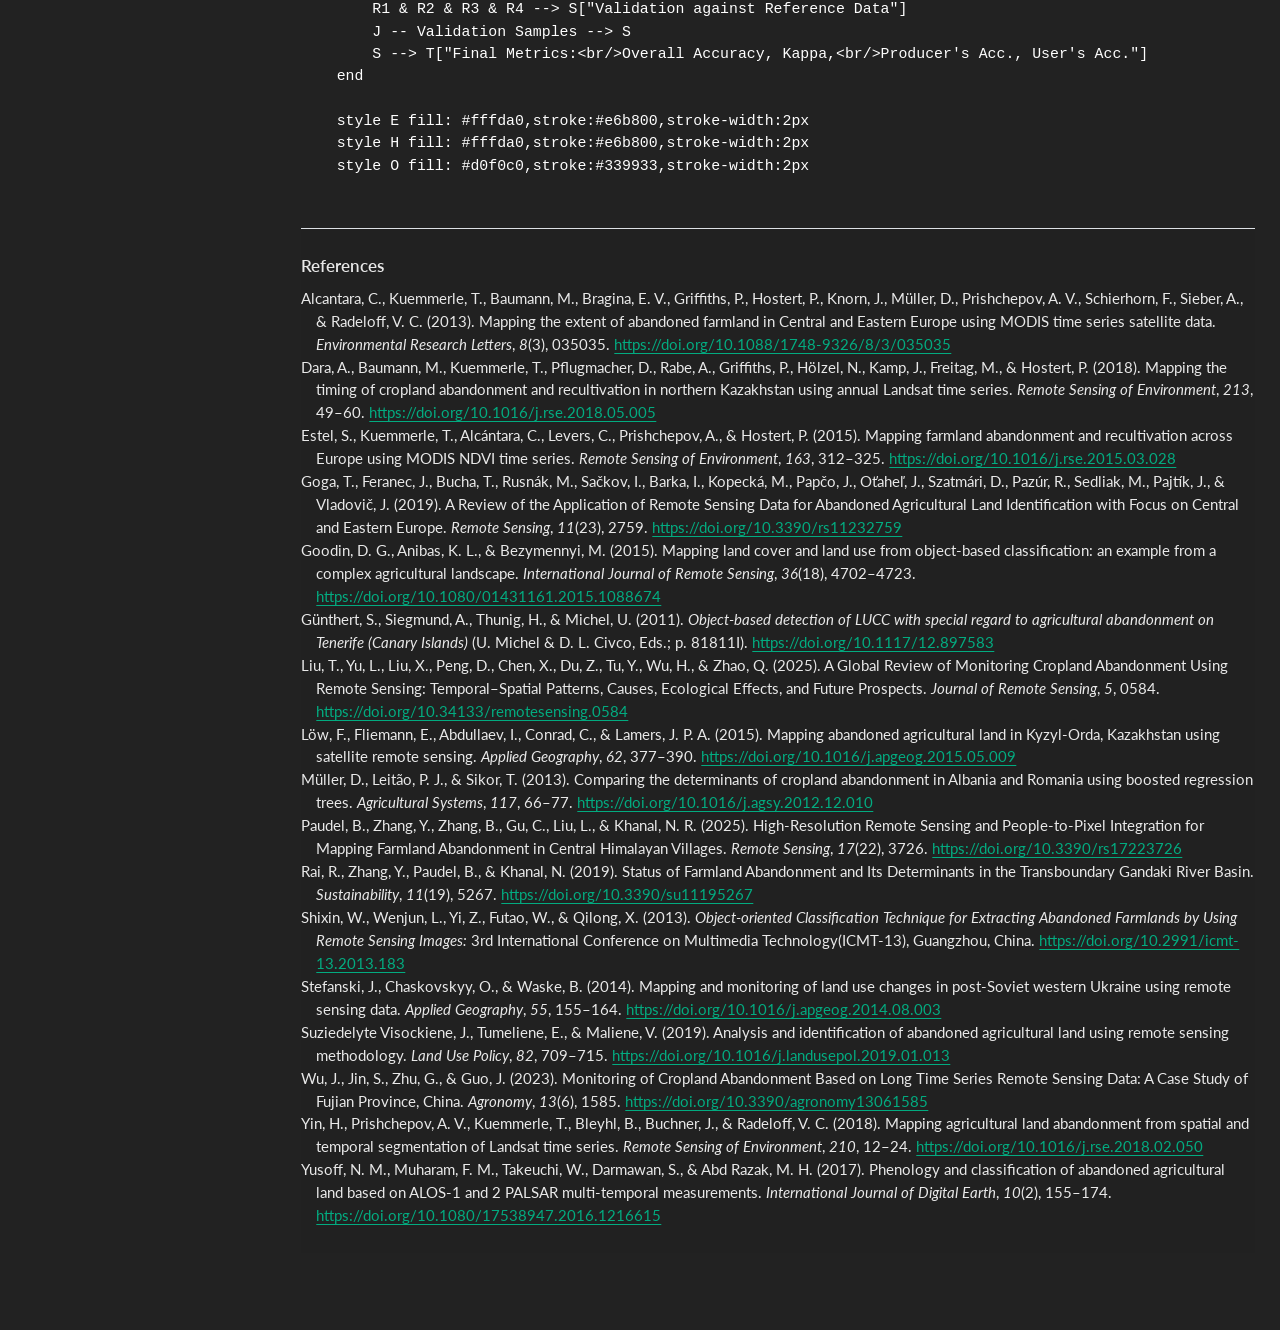
==== commit f946158c: "refine method" ====
--- a/docs/index.html
+++ b/docs/index.html
@@ -185,7 +185,7 @@
 </section>
 <section id="methods" class="level1">
 <h1>2. Develop a method to identify AAL satisfying the definition</h1>
-<p>Literatures before 2019 were reviewed from papers cited in <span class="citation" data-cites="gogaReviewApplicationRemote2019">(<a href="#ref-gogaReviewApplicationRemote2019" role="doc-biblioref">Goga et al., 2019</a>)</span>. Papers published after 2019 were reviewed from google scholar with custom date filter and <span class="citation" data-cites="liuGlobalReviewMonitoring2025a">(<a href="#ref-liuGlobalReviewMonitoring2025a" role="doc-biblioref">Liu et al., 2025</a>)</span>. Review was non-exhaustive till 2026-01-19 12:01.</p>
+<p>Literatures before 2019 were reviewed from papers cited in <span class="citation" data-cites="gogaReviewApplicationRemote2019">(<a href="#ref-gogaReviewApplicationRemote2019" role="doc-biblioref">Goga et al., 2019</a>)</span>. Papers published after 2019 were reviewed from google scholar with custom date filter and <span class="citation" data-cites="liuGlobalReviewMonitoring2025a">(<a href="#ref-liuGlobalReviewMonitoring2025a" role="doc-biblioref">Liu et al., 2025</a>)</span>. Review was non-exhaustive till 2026-01-19 12:03.</p>
 <section id="review-of-existing-methods" class="level2">
 <h2 class="anchored" data-anchor-id="review-of-existing-methods">2.1. Review of existing methods</h2>
 <p>Based on <span class="citation" data-cites="liuGlobalReviewMonitoring2025a">(<a href="#ref-liuGlobalReviewMonitoring2025a" role="doc-biblioref">Liu et al., 2025</a>)</span>, the methods can be divided into two major categories (Image classification &amp; spectral features method and Time-dynamic &amp;trajectory method) and various sub categories.</p>
@@ -749,7 +749,11 @@
 <li>Noise Removal (Despiking): Annual probabilities often fluctuate due to weather events (eg, drought) or image artifats. landTrendr apploes a “despiokin” parameter to ignore the short-term outliers that do not represent ta permanent land-use change.</li>
 <li>Curve Fitting (Segmentation): The algorithm attempts to fit a series of straight lines (segments) to the probability history. It simplifies the complex year-to-year data into stable periods (plateaus) and changing periods (transitions)</li>
 </ul></li>
-<li><p>Identify Structural Breaks and Classify Each Object into “AAL”, “Recultivated”, or “Fallow”: The core goal of this step is to find the vertices (breakpoints) between these segments. A “structural break” indicates the exact year the land management regime changed. This is the specific year where the trajectory shifts from a high probabilty of farming to a declining or low probability. The algorith calculates the magnitude of the change. For abandonment we look for a transition where the pre-change value is high (like &gt;0.5) and the post change value is low (like &lt;0.5). Finding this drop is not enough, we must distinguish abandonment from fallow (temprorary). this is done by applying a duration logic to the landTrendr segments. Following the methodologies of <span class="citation" data-cites="yinMappingAgriculturalLand2018">(<a href="#ref-yinMappingAgriculturalLand2018" role="doc-biblioref">Yin et al., 2018</a>)</span> and <span class="citation" data-cites="daraMappingTimingCropland2018">(<a href="#ref-daraMappingTimingCropland2018" role="doc-biblioref">Dara et al., 2018</a>)</span>, we can classify an object as “Abandoned” only if the probability drops and remains low for 5 years. ◦ Fallow: If the probability drops but recovers within 5 years, it is labeled as “Fallow” or “Rotation” rather than abandonment. ◦ Recultivation: If the probability drops for &gt;5 years but then rises again near the end of the time series, the it is labelled as “Recultivation”</p></li>
+<li><p>Identify Structural Breaks and Classify Each Object into “AAL”, “Recultivated”, or “Fallow”: The core goal of this step is to find the vertices (breakpoints) between these segments. A “structural break” indicates the exact year the land management regime changed. This is the specific year where the trajectory shifts from a high probabilty of farming to a declining or low probability. The algorith calculates the magnitude of the change. For abandonment we look for a transition where the pre-change value is high (like &gt;0.5) and the post change value is low (like &lt;0.5). Finding this drop is not enough, we must distinguish abandonment from fallow (temprorary). this is done by applying a duration logic to the landTrendr segments. Following the methodologies of <span class="citation" data-cites="yinMappingAgriculturalLand2018">(<a href="#ref-yinMappingAgriculturalLand2018" role="doc-biblioref">Yin et al., 2018</a>)</span> and <span class="citation" data-cites="daraMappingTimingCropland2018">(<a href="#ref-daraMappingTimingCropland2018" role="doc-biblioref">Dara et al., 2018</a>)</span>, we can classify an object as “Abandoned” only if the probability drops and remains low for 5 years.</p>
+<ul>
+<li>Fallow: If the probability drops but recovers within 5 years, it is labeled as “Fallow” or “Rotation” rather than abandonment.</li>
+<li>Recultivation: If the probability drops for &gt;5 years but then rises again near the end of the time series, the it is labelled as “Recultivation”</li>
+</ul></li>
 <li><p>Validation: Overall Accuracy, Kappa Coefficient, Producer’s Accuracy, User’s Accuracy</p></li>
 </ol>
 <div class="cell" data-layout-align="default">
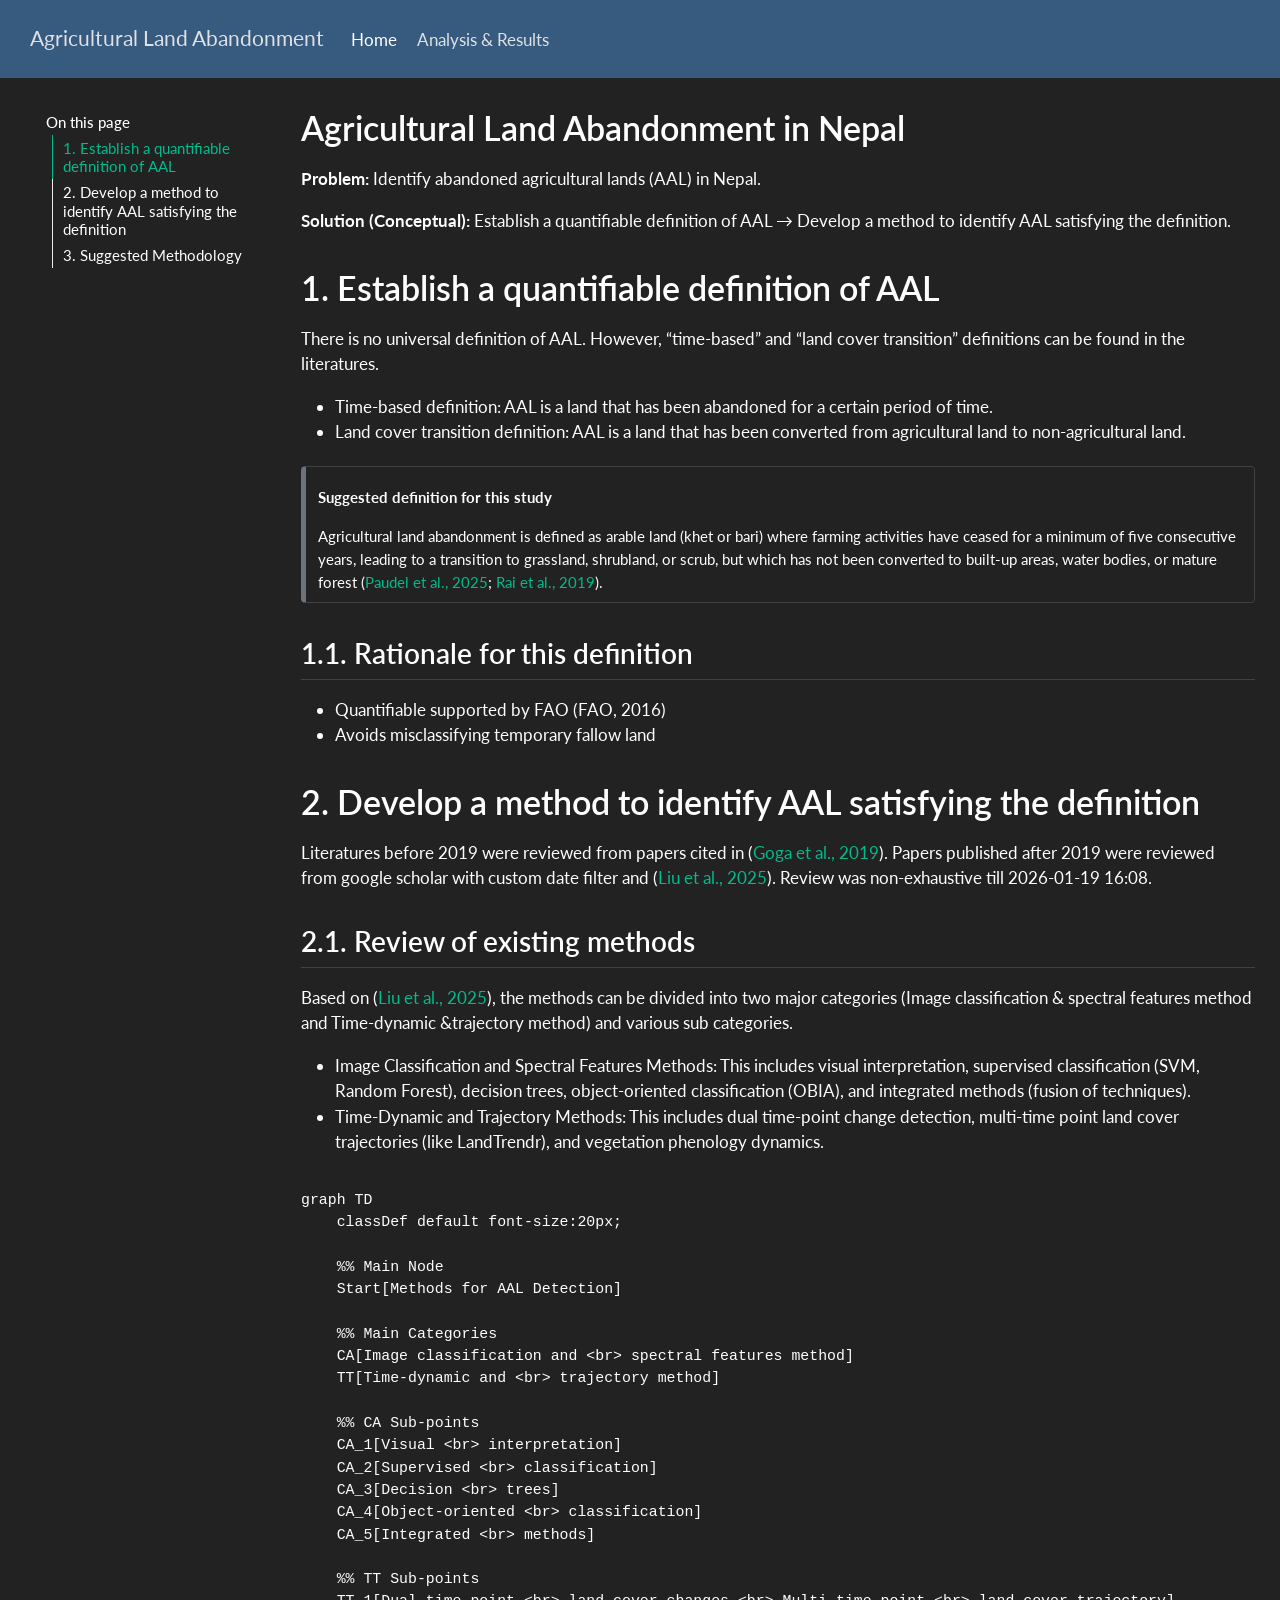
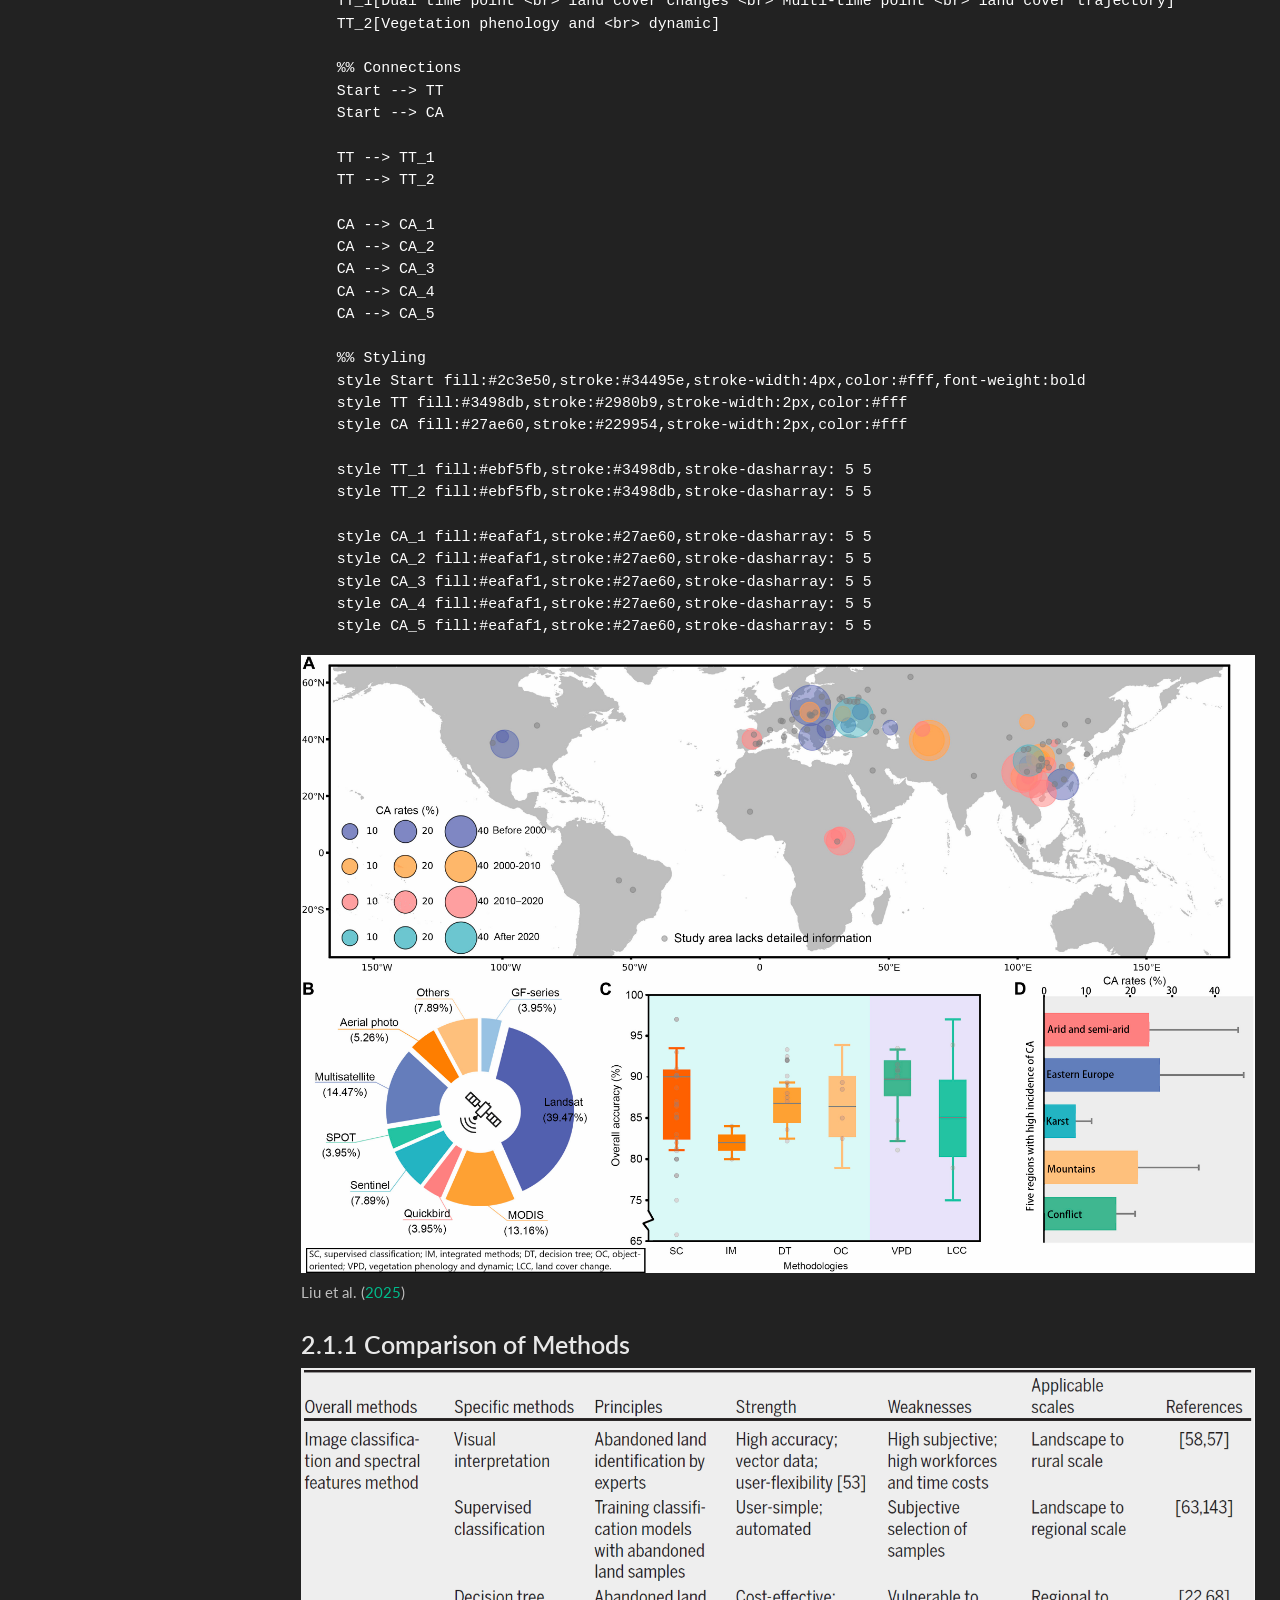
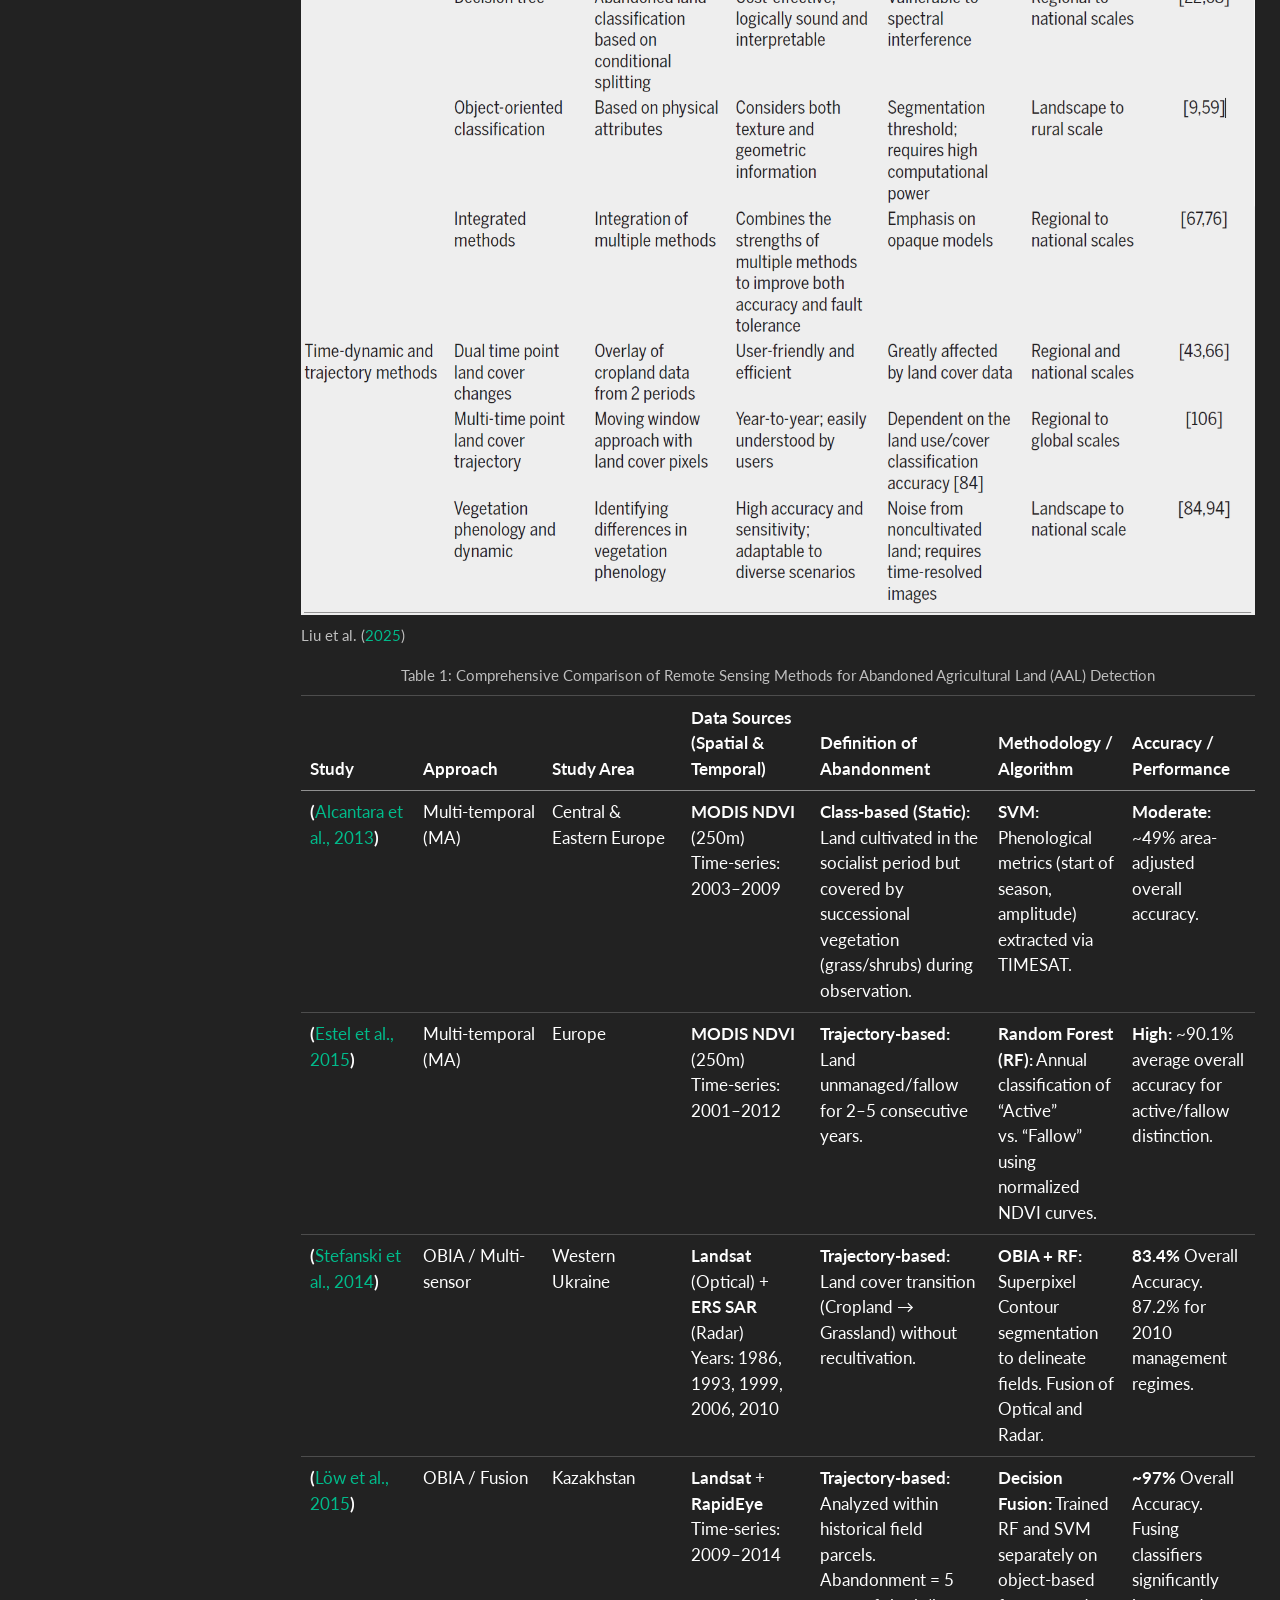
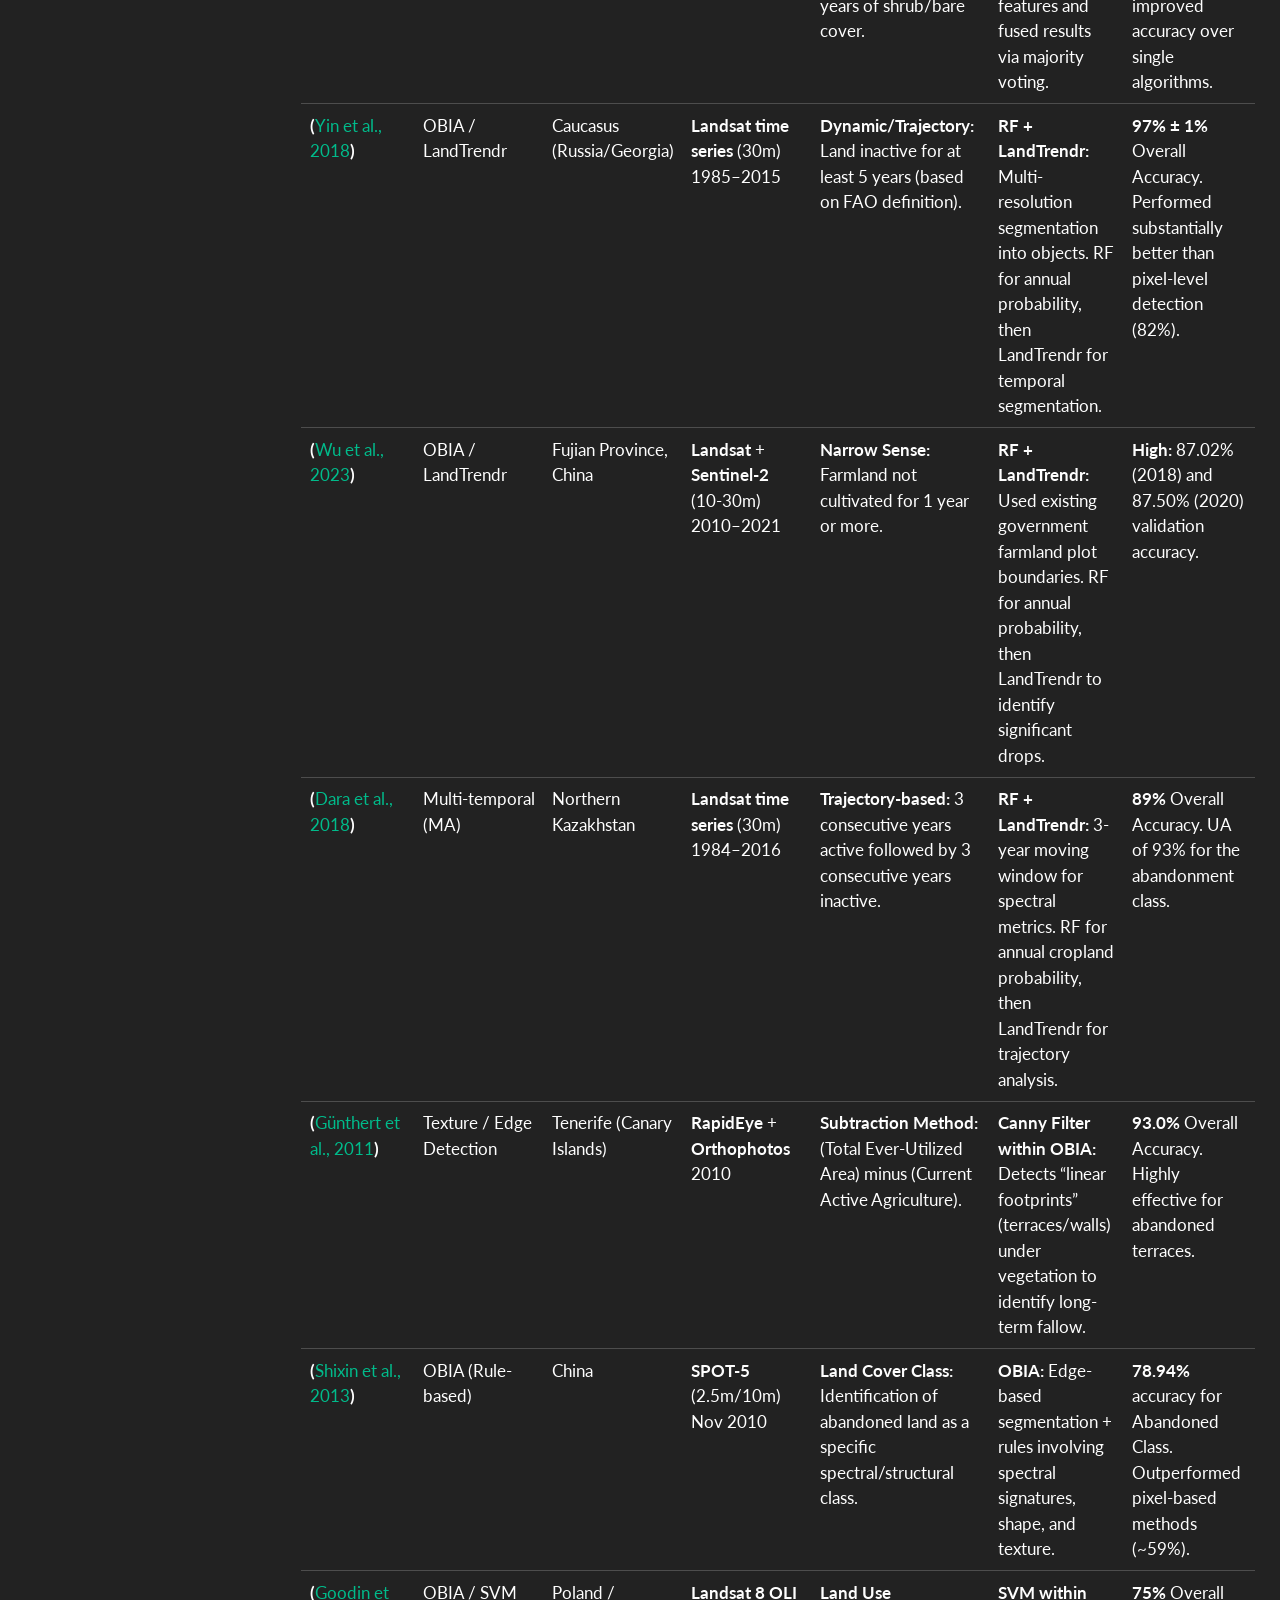
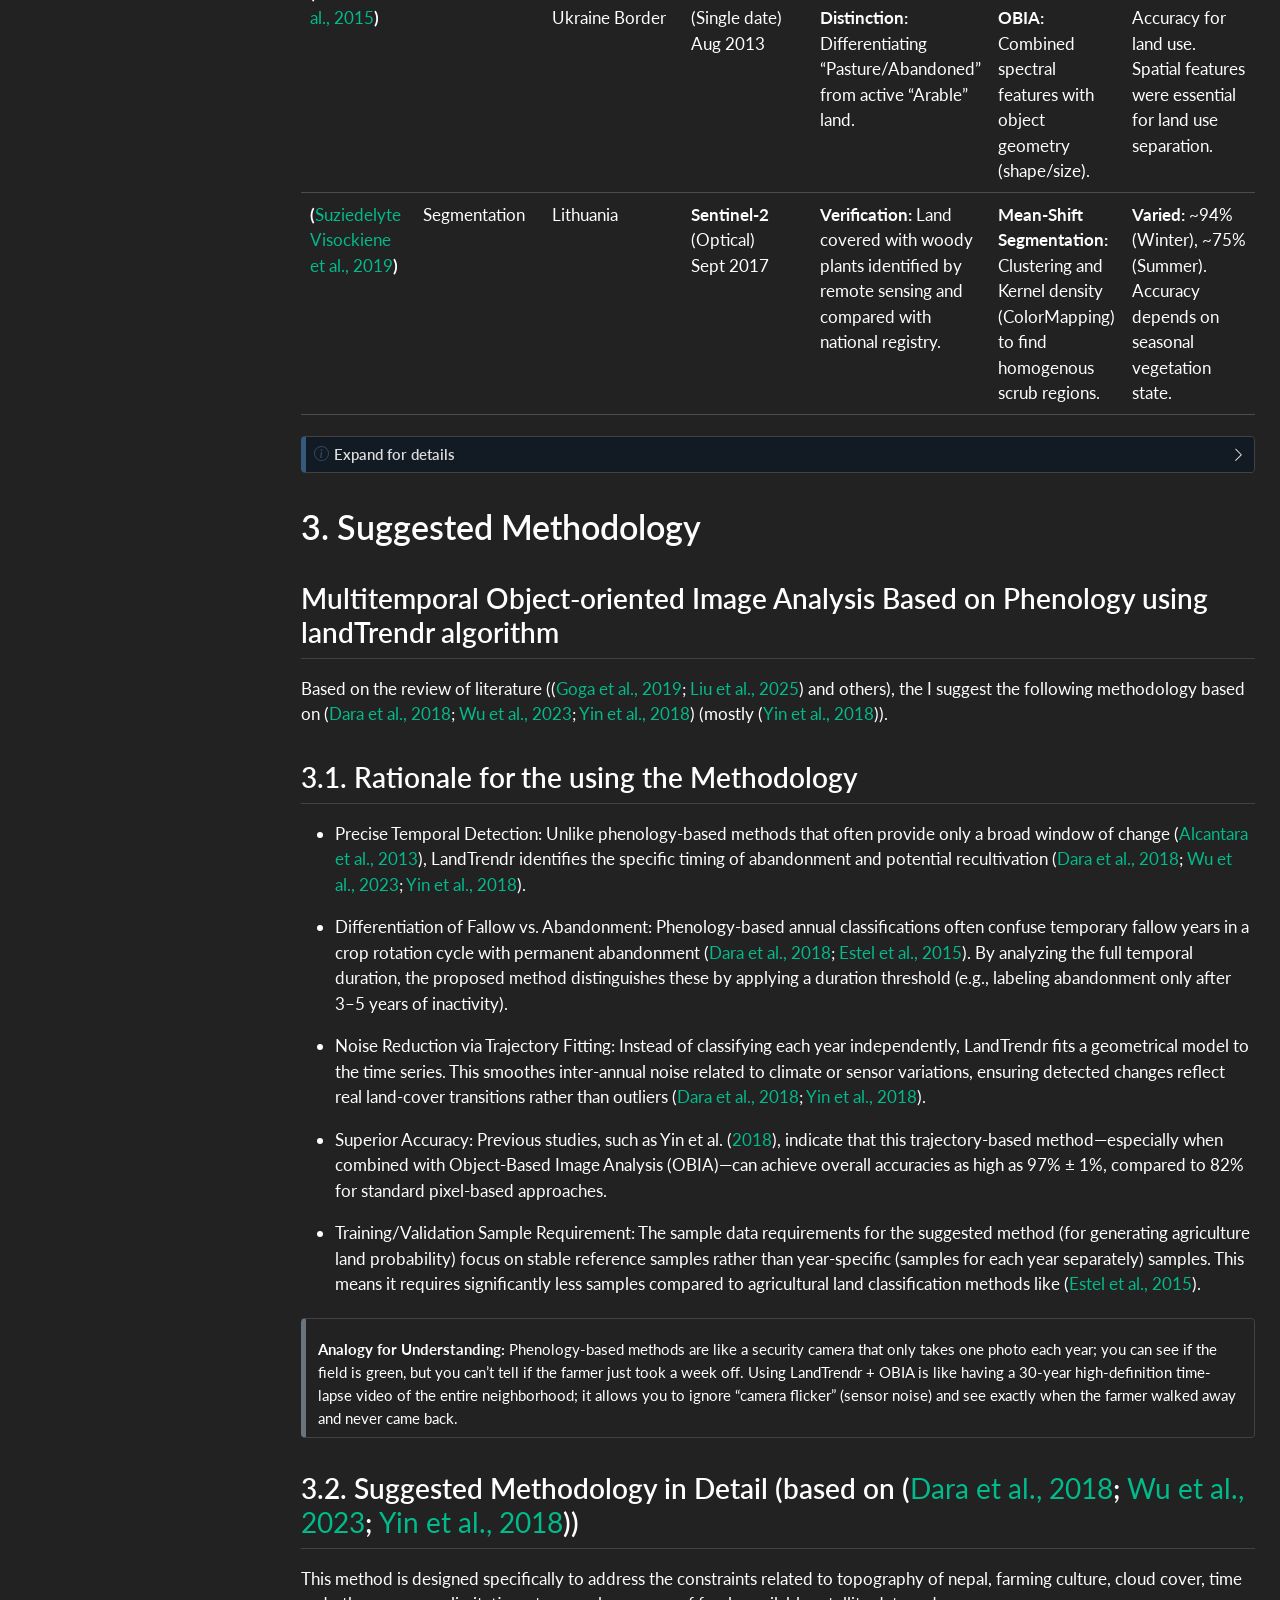
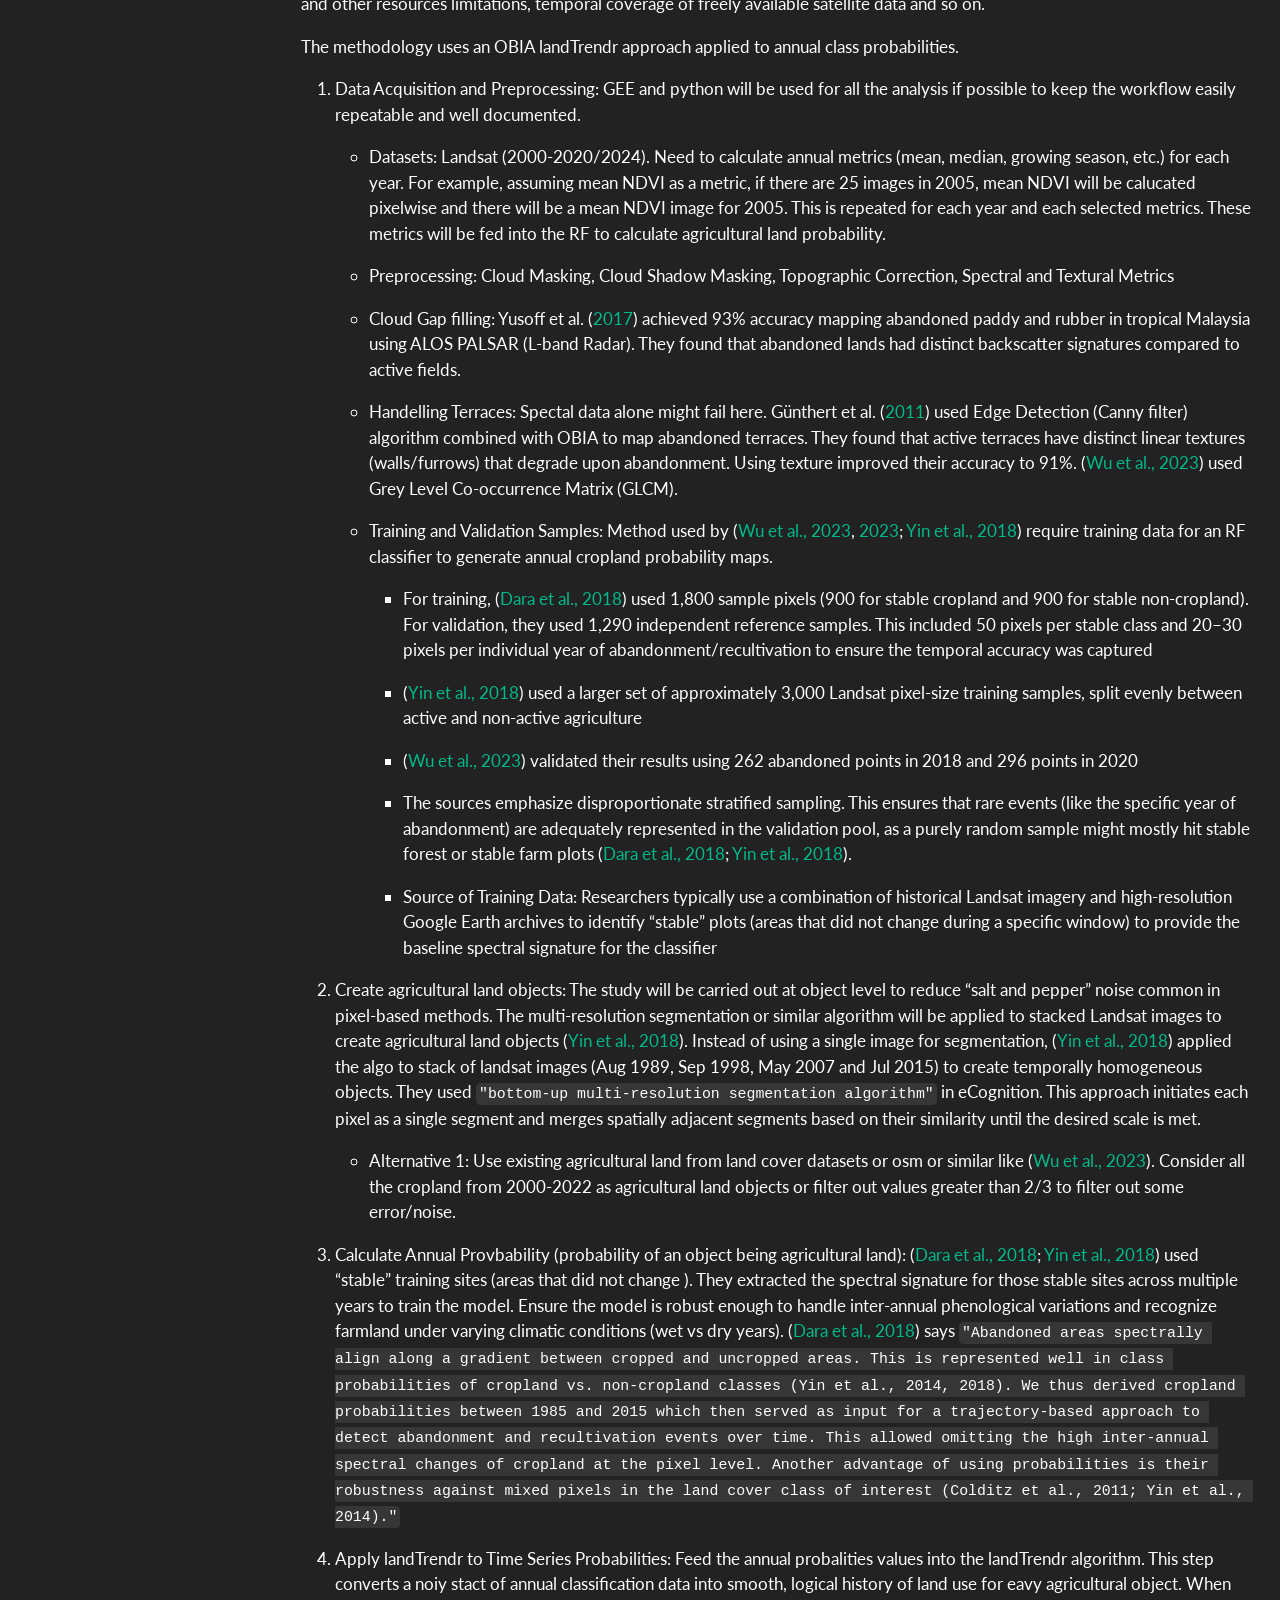
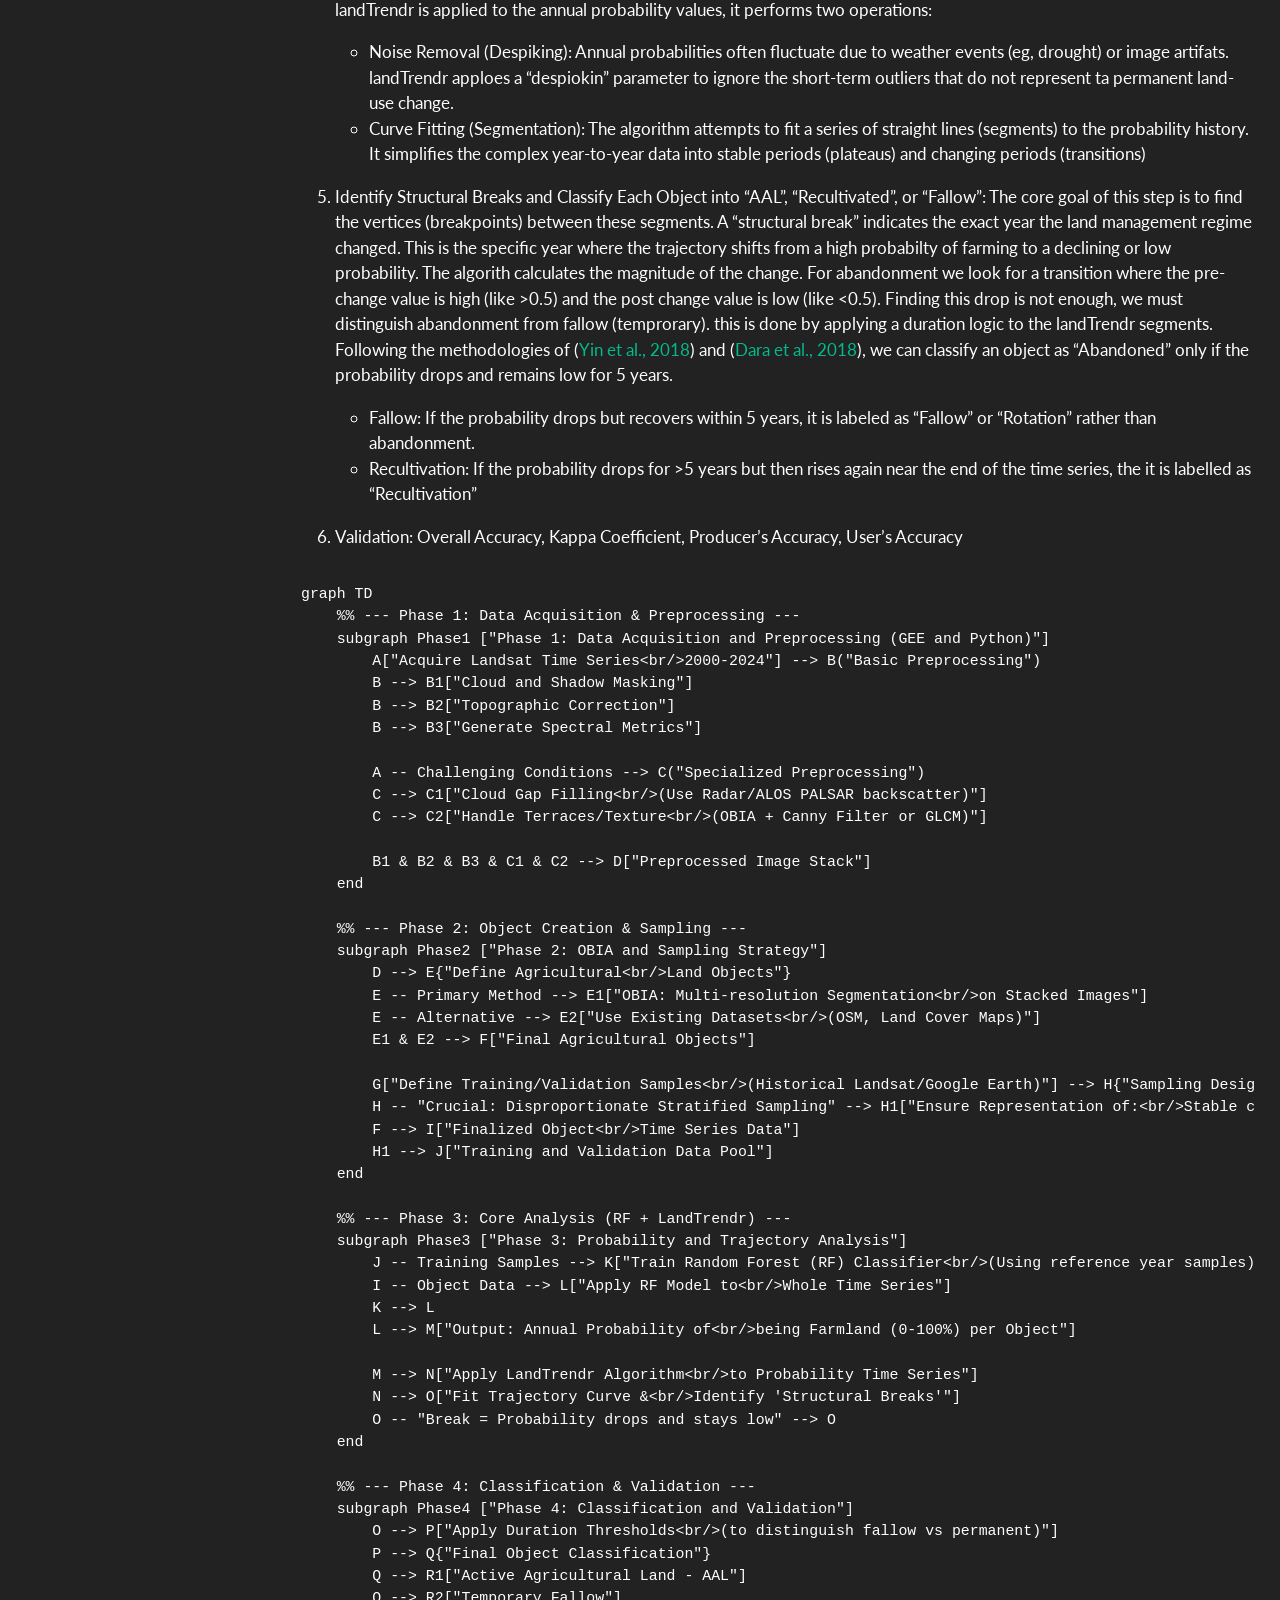
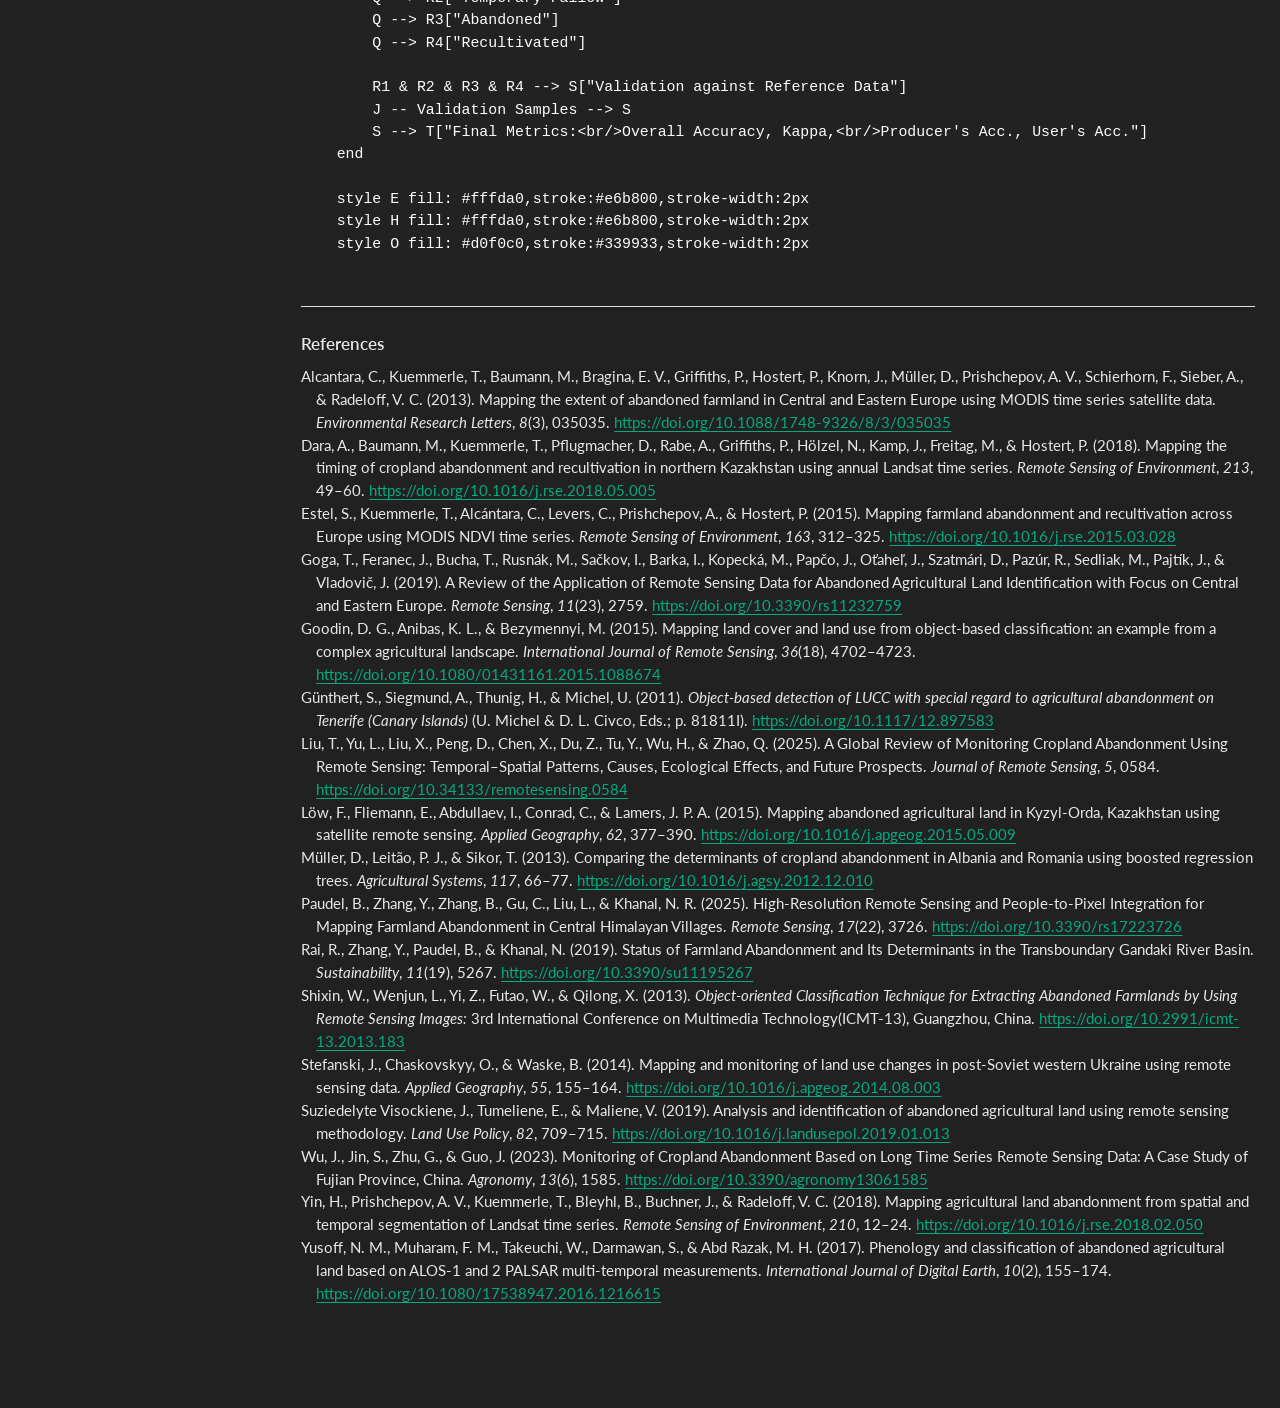
==== commit 40a61f5b: "refine method" ====
--- a/docs/index.html
+++ b/docs/index.html
@@ -44,6 +44,7 @@
 
 
 <script src="site_libs/quarto-nav/quarto-nav.js"></script>
+<script src="site_libs/quarto-nav/headroom.min.js"></script>
 <script src="site_libs/clipboard/clipboard.min.js"></script>
 <script src="site_libs/quarto-search/autocomplete.umd.js"></script>
 <script src="site_libs/quarto-search/fuse.min.js"></script>
@@ -64,11 +65,11 @@
 <link href="site_libs/quarto-contrib/glightbox/glightbox.min.css" rel="stylesheet">
 <link href="site_libs/quarto-contrib/glightbox/lightbox.css" rel="stylesheet">
 <script id="quarto-search-options" type="application/json">{
-  "location": "sidebar",
+  "location": "navbar",
   "copy-button": false,
   "collapse-after": 3,
-  "panel-placement": "start",
-  "type": "textbox",
+  "panel-placement": "end",
+  "type": "overlay",
   "limit": 50,
   "keyboard-shortcut": [
     "f",
@@ -98,11 +99,40 @@
 <link rel="stylesheet" href="style.css">
 </head>
 
-<body class="floating quarto-light">
+<body class="floating nav-fixed quarto-light">
 
 <div id="quarto-search-results"></div>
+  <header id="quarto-header" class="headroom fixed-top">
+    <nav class="navbar navbar-expand-lg " data-bs-theme="dark">
+      <div class="navbar-container container-fluid">
+      <div class="navbar-brand-container mx-auto">
+    <a class="navbar-brand" href="./index.html">
+    <span class="navbar-title">Agricultural Land Abandonment</span>
+    </a>
+  </div>
+            <div id="quarto-search" class="" title="Search"></div>
+          <button class="navbar-toggler" type="button" data-bs-toggle="collapse" data-bs-target="#navbarCollapse" aria-controls="navbarCollapse" role="menu" aria-expanded="false" aria-label="Toggle navigation" onclick="if (window.quartoToggleHeadroom) { window.quartoToggleHeadroom(); }">
+  <span class="navbar-toggler-icon"></span>
+</button>
+          <div class="collapse navbar-collapse" id="navbarCollapse">
+            <ul class="navbar-nav navbar-nav-scroll me-auto">
+  <li class="nav-item">
+    <a class="nav-link active" href="./index.html" aria-current="page"> 
+<span class="menu-text">Home</span></a>
+  </li>  
+  <li class="nav-item">
+    <a class="nav-link" href="./analysis.html"> 
+<span class="menu-text">Analysis &amp; Results</span></a>
+  </li>  
+</ul>
+          </div> <!-- /navcollapse -->
+            <div class="quarto-navbar-tools">
+</div>
+      </div> <!-- /container-fluid -->
+    </nav>
+</header>
 <!-- content -->
-<div id="quarto-content" class="quarto-container page-columns page-rows-contents page-layout-full">
+<div id="quarto-content" class="quarto-container page-columns page-rows-contents page-layout-full page-navbar">
 <!-- sidebar -->
   <nav id="quarto-sidebar" class="sidebar collapse collapse-horizontal quarto-sidebar-collapse-item sidebar-navigation floating overflow-auto">
     <nav id="TOC" role="doc-toc" class="toc-active">
@@ -185,7 +215,7 @@
 </section>
 <section id="methods" class="level1">
 <h1>2. Develop a method to identify AAL satisfying the definition</h1>
-<p>Literatures before 2019 were reviewed from papers cited in <span class="citation" data-cites="gogaReviewApplicationRemote2019">(<a href="#ref-gogaReviewApplicationRemote2019" role="doc-biblioref">Goga et al., 2019</a>)</span>. Papers published after 2019 were reviewed from google scholar with custom date filter and <span class="citation" data-cites="liuGlobalReviewMonitoring2025a">(<a href="#ref-liuGlobalReviewMonitoring2025a" role="doc-biblioref">Liu et al., 2025</a>)</span>. Review was non-exhaustive till 2026-01-19 12:03.</p>
+<p>Literatures before 2019 were reviewed from papers cited in <span class="citation" data-cites="gogaReviewApplicationRemote2019">(<a href="#ref-gogaReviewApplicationRemote2019" role="doc-biblioref">Goga et al., 2019</a>)</span>. Papers published after 2019 were reviewed from google scholar with custom date filter and <span class="citation" data-cites="liuGlobalReviewMonitoring2025a">(<a href="#ref-liuGlobalReviewMonitoring2025a" role="doc-biblioref">Liu et al., 2025</a>)</span>. Review was non-exhaustive till 2026-01-19 16:08.</p>
 <section id="review-of-existing-methods" class="level2">
 <h2 class="anchored" data-anchor-id="review-of-existing-methods">2.1. Review of existing methods</h2>
 <p>Based on <span class="citation" data-cites="liuGlobalReviewMonitoring2025a">(<a href="#ref-liuGlobalReviewMonitoring2025a" role="doc-biblioref">Liu et al., 2025</a>)</span>, the methods can be divided into two major categories (Image classification &amp; spectral features method and Time-dynamic &amp;trajectory method) and various sub categories.</p>
@@ -724,10 +754,6 @@
 <p>This method is designed specifically to address the constraints related to topography of nepal, farming culture, cloud cover, time and other resources limitations, temporal coverage of freely available satellite data and so on.</p>
 <p>The methodology uses an OBIA landTrendr approach applied to annual class probabilities.</p>
 <ol type="1">
-<li><p>Create agricultural land objects: The study will be carried out at object level to reduce “salt and pepper” noise common in pixel-based methods. The multi-resolution segmentation or similar algorithm will be applied to stacked Landsat images to create agricultural land objects <span class="citation" data-cites="yinMappingAgriculturalLand2018">(<a href="#ref-yinMappingAgriculturalLand2018" role="doc-biblioref">Yin et al., 2018</a>)</span>. Instead of using a single image for segmentation, <span class="citation" data-cites="yinMappingAgriculturalLand2018">(<a href="#ref-yinMappingAgriculturalLand2018" role="doc-biblioref">Yin et al., 2018</a>)</span> applied the algo to stack of landsat images (Aug 1989, Sep 1998, May 2007 and Jul 2015) to create temporally homogeneous objects. They used <code>"bottom-up multi-resolution segmentation algorithm"</code> in eCognition. This approach initiates each pixel as a single segment and merges spatially adjacent segments based on their similarity until the desired scale is met.</p>
-<ul>
-<li>Alternative 1: Use existing agricultural land from land cover datasets or osm or similar like <span class="citation" data-cites="wuMonitoringCroplandAbandonment2023">(<a href="#ref-wuMonitoringCroplandAbandonment2023" role="doc-biblioref">Wu et al., 2023</a>)</span>. Consider all the cropland from 2000-2022 as agricultural land objects or filter out values greater than 2/3 to filter out some error/noise.</li>
-</ul></li>
 <li><p>Data Acquisition and Preprocessing: GEE and python will be used for all the analysis if possible to keep the workflow easily repeatable and well documented.</p>
 <ul>
 <li><p>Datasets: Landsat (2000-2020/2024). Need to calculate annual metrics (mean, median, growing season, etc.) for each year. For example, assuming mean NDVI as a metric, if there are 25 images in 2005, mean NDVI will be calucated pixelwise and there will be a mean NDVI image for 2005. This is repeated for each year and each selected metrics. These metrics will be fed into the RF to calculate agricultural land probability.</p></li>
@@ -742,6 +768,10 @@
 <li><p>The sources emphasize disproportionate stratified sampling. This ensures that rare events (like the specific year of abandonment) are adequately represented in the validation pool, as a purely random sample might mostly hit stable forest or stable farm plots <span class="citation" data-cites="yinMappingAgriculturalLand2018 daraMappingTimingCropland2018">(<a href="#ref-daraMappingTimingCropland2018" role="doc-biblioref">Dara et al., 2018</a>; <a href="#ref-yinMappingAgriculturalLand2018" role="doc-biblioref">Yin et al., 2018</a>)</span>.</p></li>
 <li><p>Source of Training Data: Researchers typically use a combination of historical Landsat imagery and high-resolution Google Earth archives to identify “stable” plots (areas that did not change during a specific window) to provide the baseline spectral signature for the classifier</p></li>
 </ul></li>
+</ul></li>
+<li><p>Create agricultural land objects: The study will be carried out at object level to reduce “salt and pepper” noise common in pixel-based methods. The multi-resolution segmentation or similar algorithm will be applied to stacked Landsat images to create agricultural land objects <span class="citation" data-cites="yinMappingAgriculturalLand2018">(<a href="#ref-yinMappingAgriculturalLand2018" role="doc-biblioref">Yin et al., 2018</a>)</span>. Instead of using a single image for segmentation, <span class="citation" data-cites="yinMappingAgriculturalLand2018">(<a href="#ref-yinMappingAgriculturalLand2018" role="doc-biblioref">Yin et al., 2018</a>)</span> applied the algo to stack of landsat images (Aug 1989, Sep 1998, May 2007 and Jul 2015) to create temporally homogeneous objects. They used <code>"bottom-up multi-resolution segmentation algorithm"</code> in eCognition. This approach initiates each pixel as a single segment and merges spatially adjacent segments based on their similarity until the desired scale is met.</p>
+<ul>
+<li>Alternative 1: Use existing agricultural land from land cover datasets or osm or similar like <span class="citation" data-cites="wuMonitoringCroplandAbandonment2023">(<a href="#ref-wuMonitoringCroplandAbandonment2023" role="doc-biblioref">Wu et al., 2023</a>)</span>. Consider all the cropland from 2000-2022 as agricultural land objects or filter out values greater than 2/3 to filter out some error/noise.</li>
 </ul></li>
 <li><p>Calculate Annual Provbability (probability of an object being agricultural land): <span class="citation" data-cites="daraMappingTimingCropland2018 yinMappingAgriculturalLand2018">(<a href="#ref-daraMappingTimingCropland2018" role="doc-biblioref">Dara et al., 2018</a>; <a href="#ref-yinMappingAgriculturalLand2018" role="doc-biblioref">Yin et al., 2018</a>)</span> used “stable” training sites (areas that did not change ). They extracted the spectral signature for those stable sites across multiple years to train the model. Ensure the model is robust enough to handle inter-annual phenological variations and recognize farmland under varying climatic conditions (wet vs dry years). <span class="citation" data-cites="daraMappingTimingCropland2018">(<a href="#ref-daraMappingTimingCropland2018" role="doc-biblioref">Dara et al., 2018</a>)</span> says <code>"Abandoned areas spectrally align along a gradient between cropped and uncropped areas. This is represented well in class probabilities of cropland vs. non-cropland classes (Yin et al., 2014, 2018). We thus derived cropland probabilities between 1985 and 2015 which then served as input for a trajectory-based approach to detect abandonment and recultivation events over time. This allowed omitting the high inter-annual spectral changes of cropland at the pixel level. Another advantage of using probabilities is their robustness against mixed pixels in the land cover class of interest (Colditz et al., 2011; Yin et al., 2014)."</code></p></li>
 <li><p>Apply landTrendr to Time Series Probabilities: Feed the annual probalities values into the landTrendr algorithm. This step converts a noiy stact of annual classification data into smooth, logical history of land use for eavy agricultural object. When landTrendr is applied to the annual probability values, it performs two operations:</p>
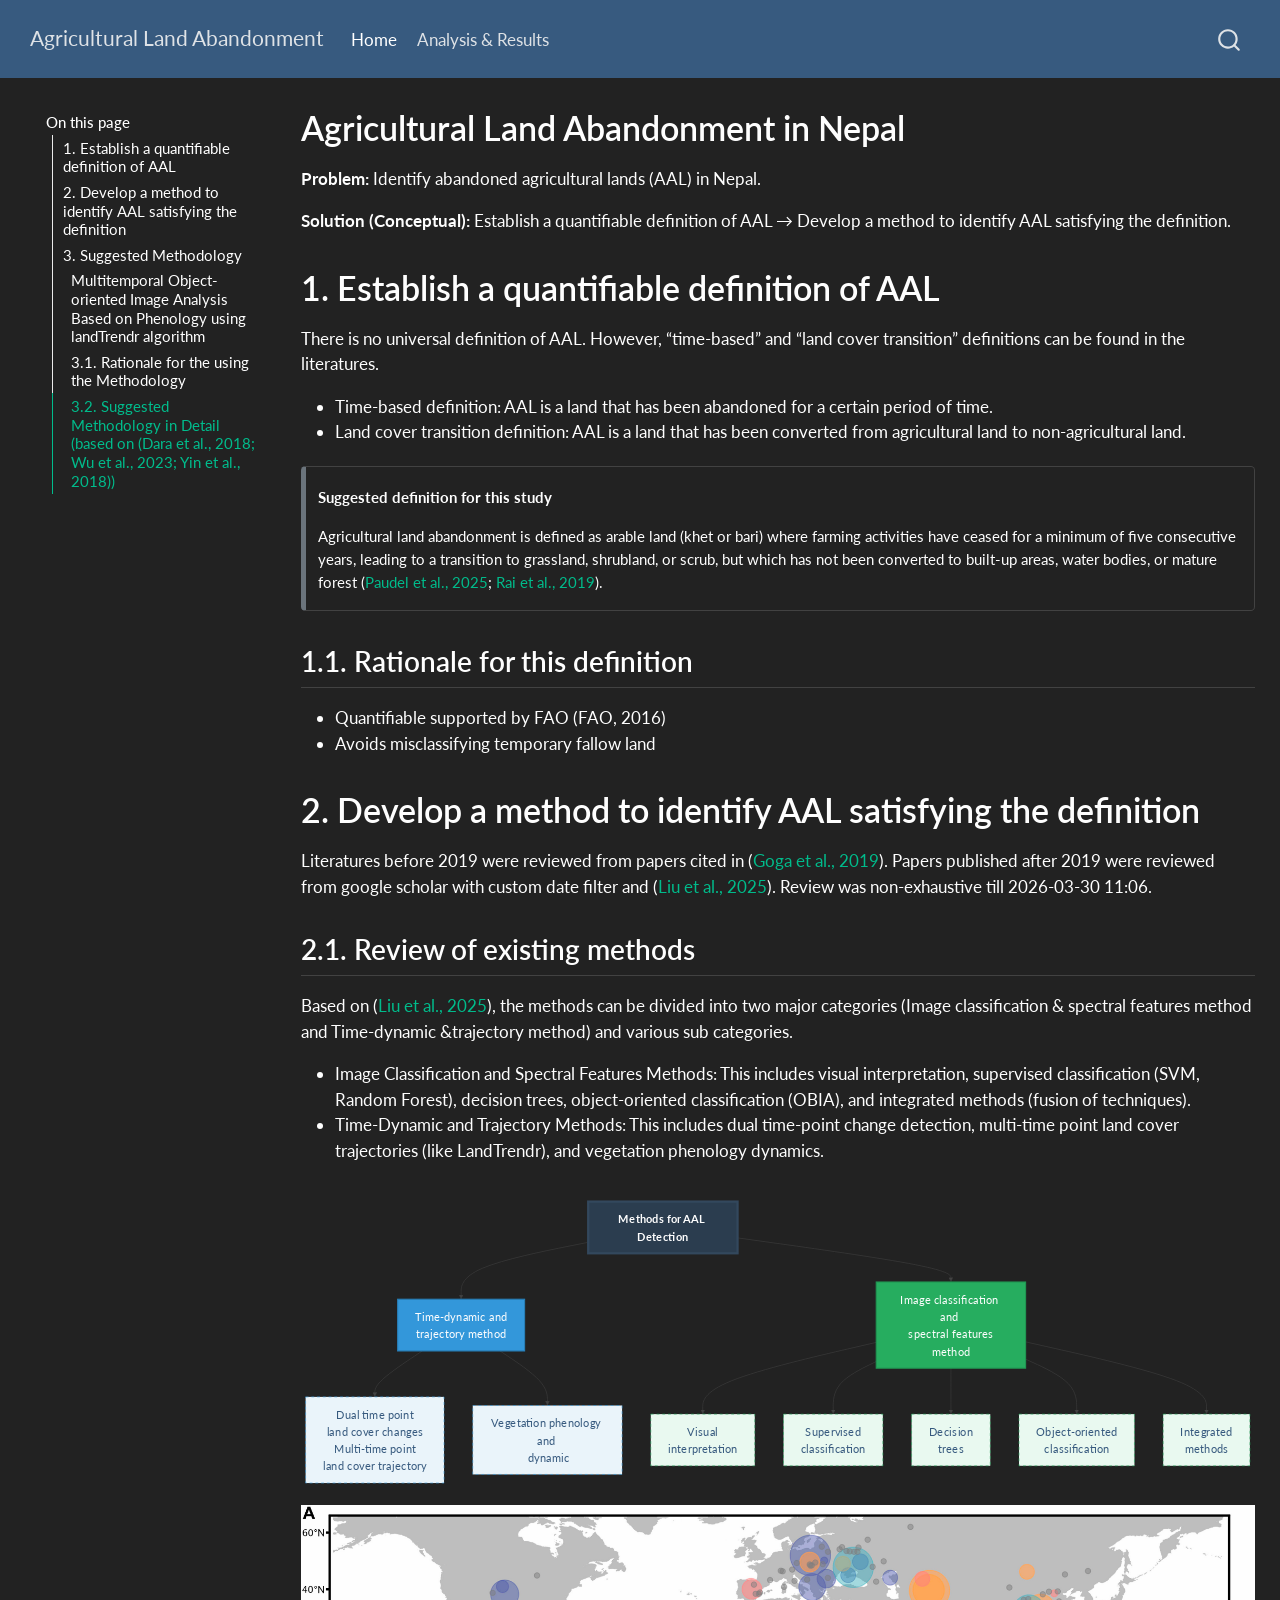
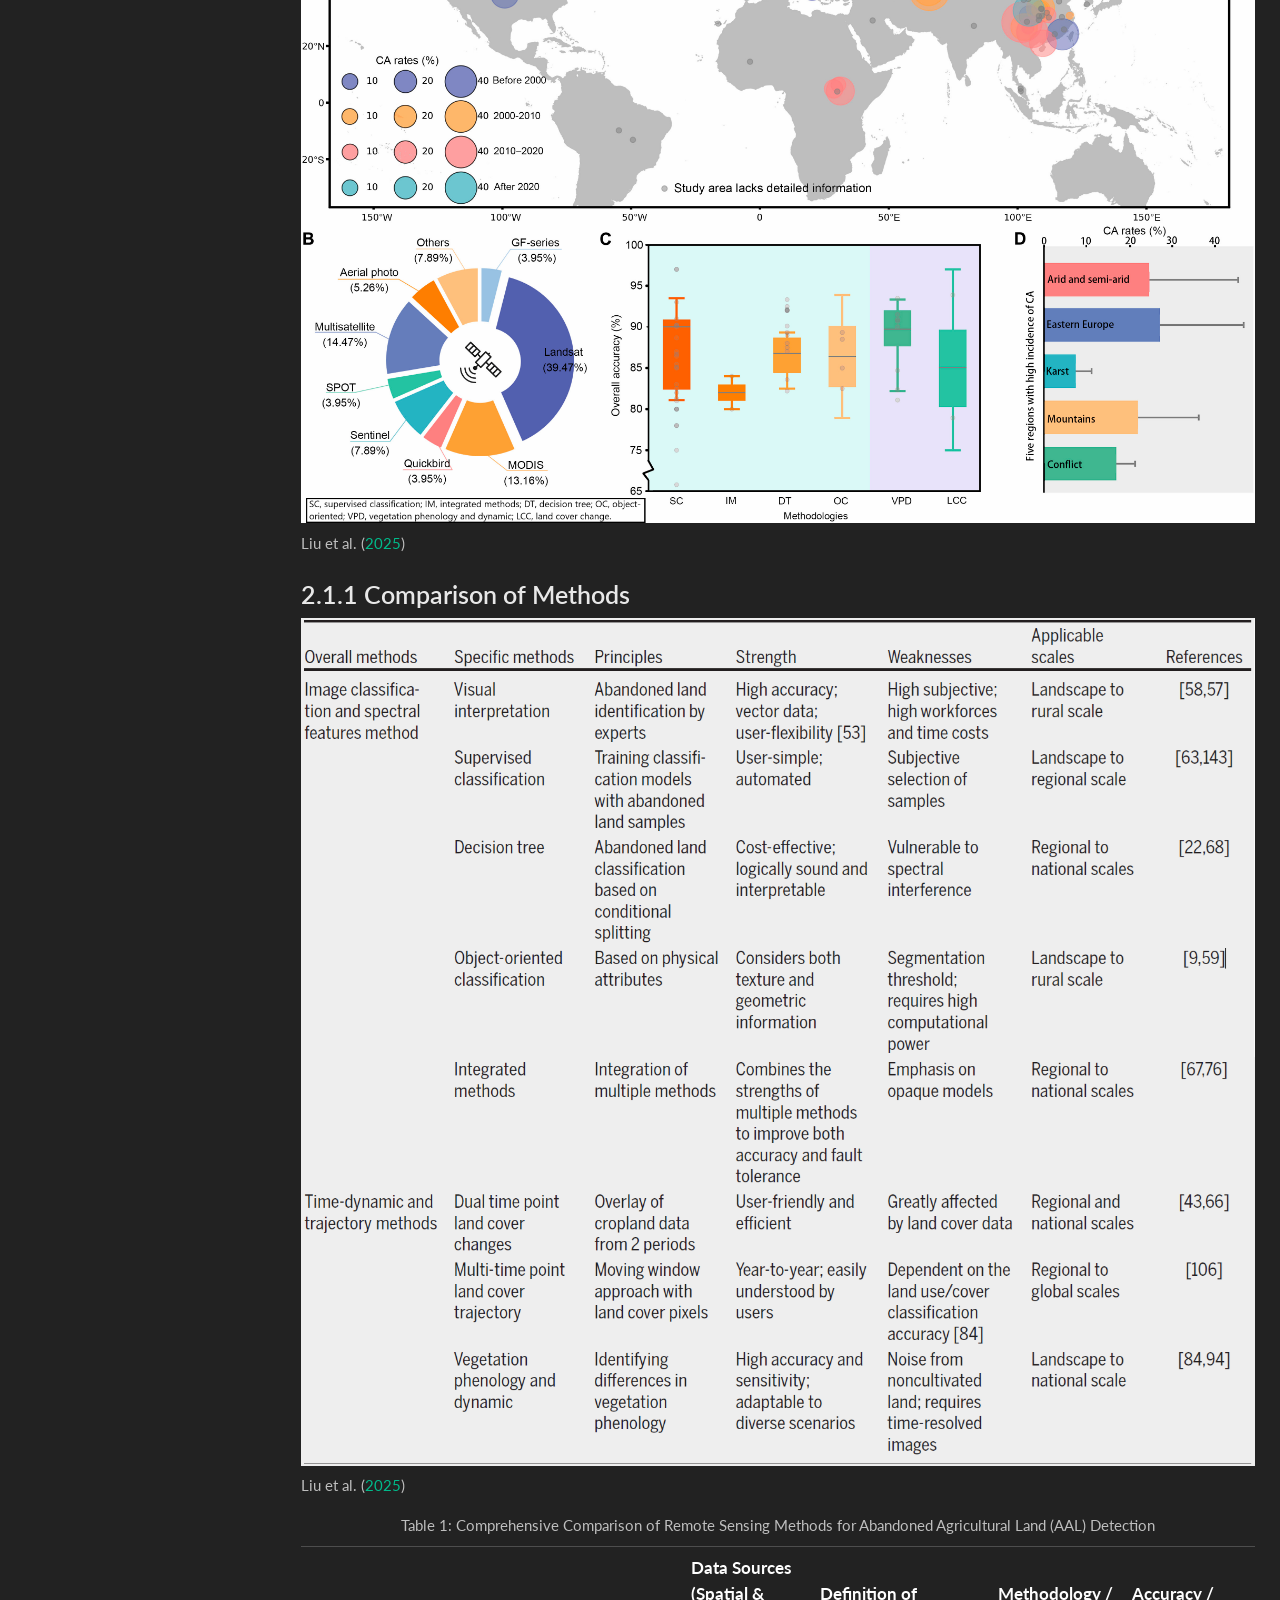
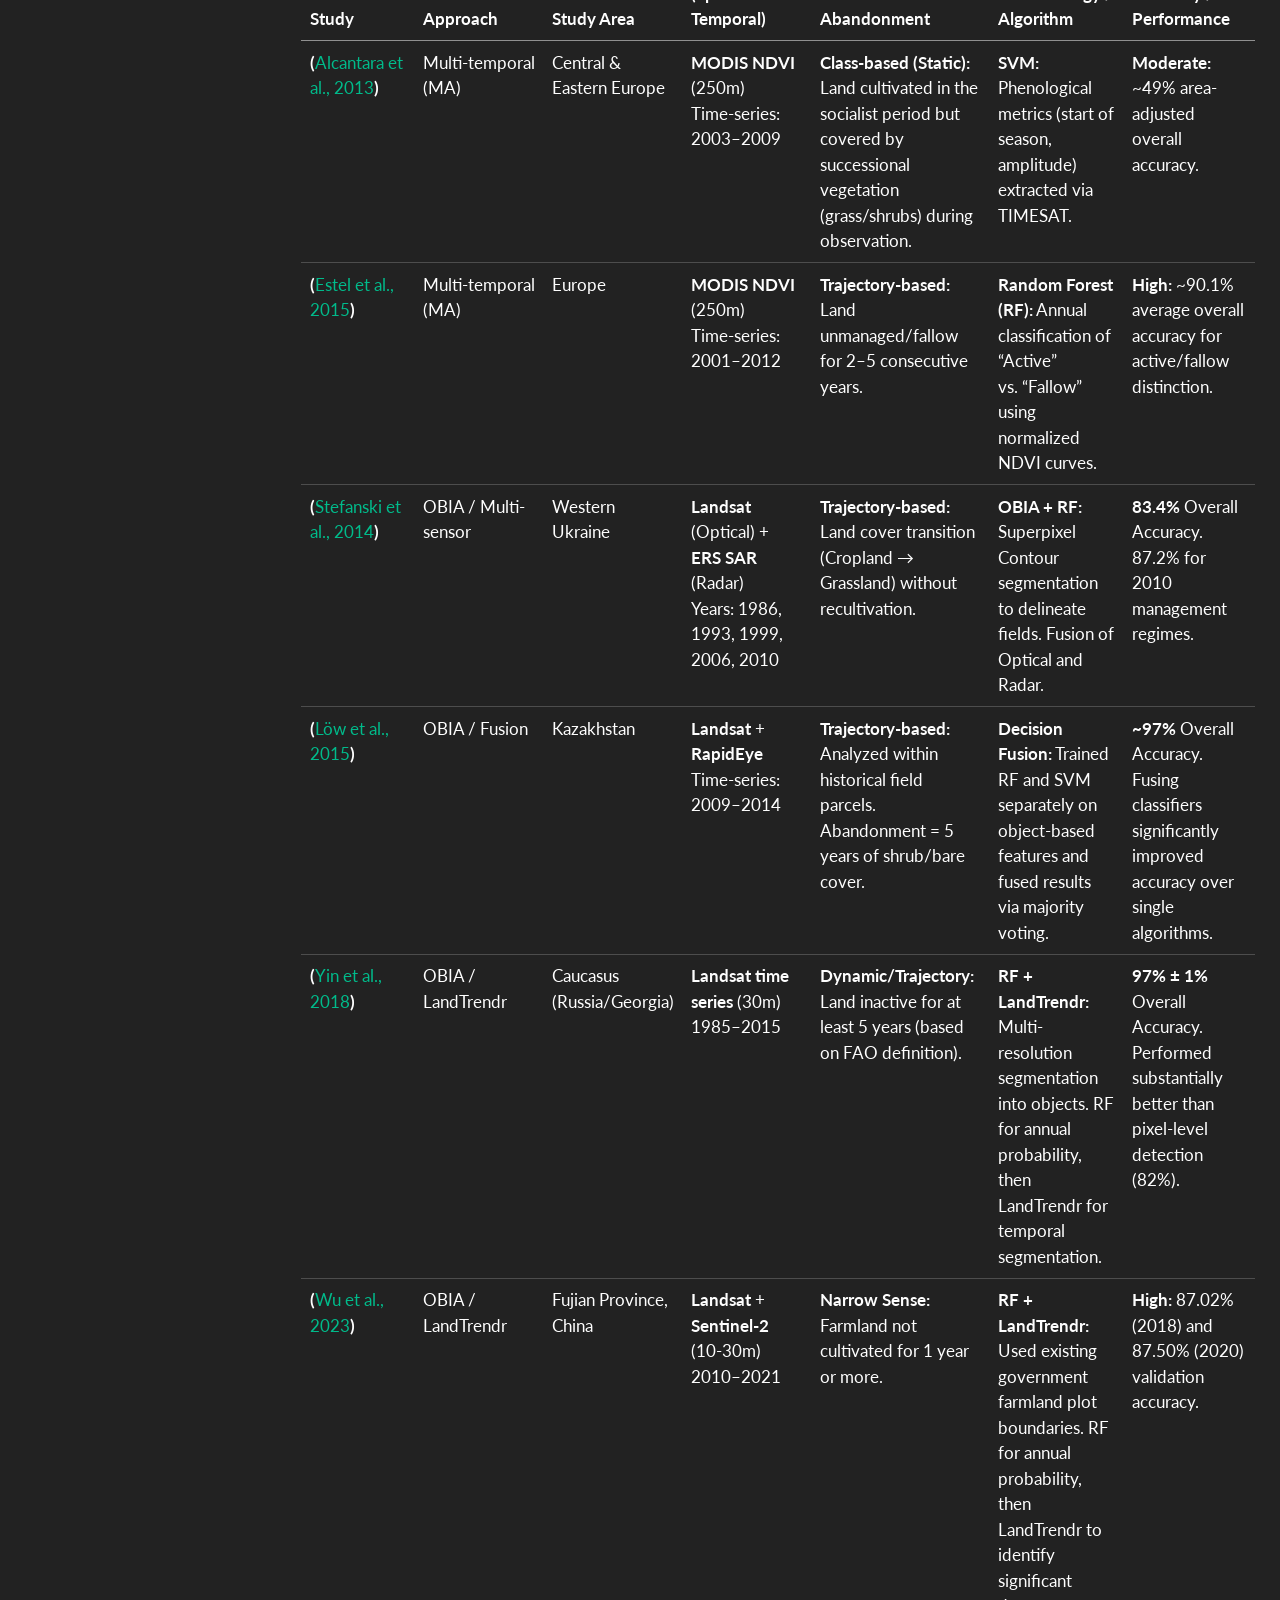
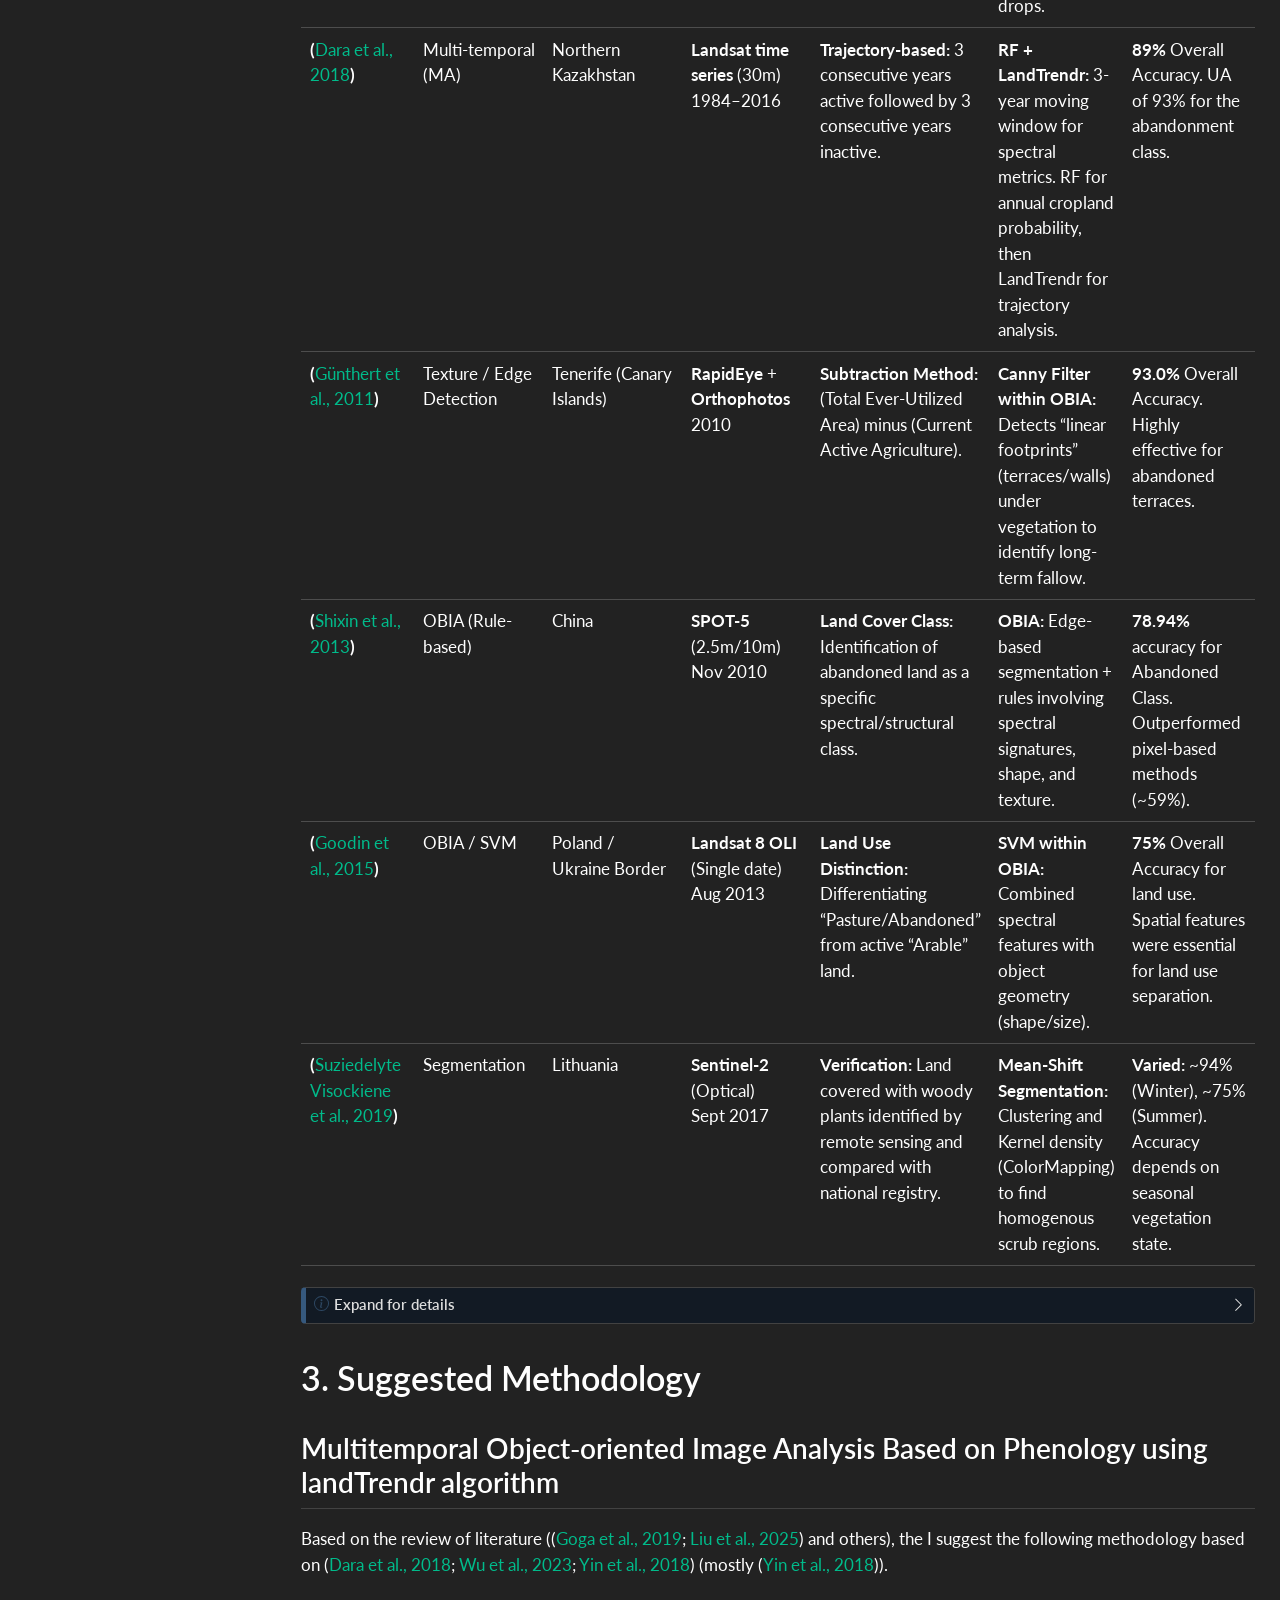
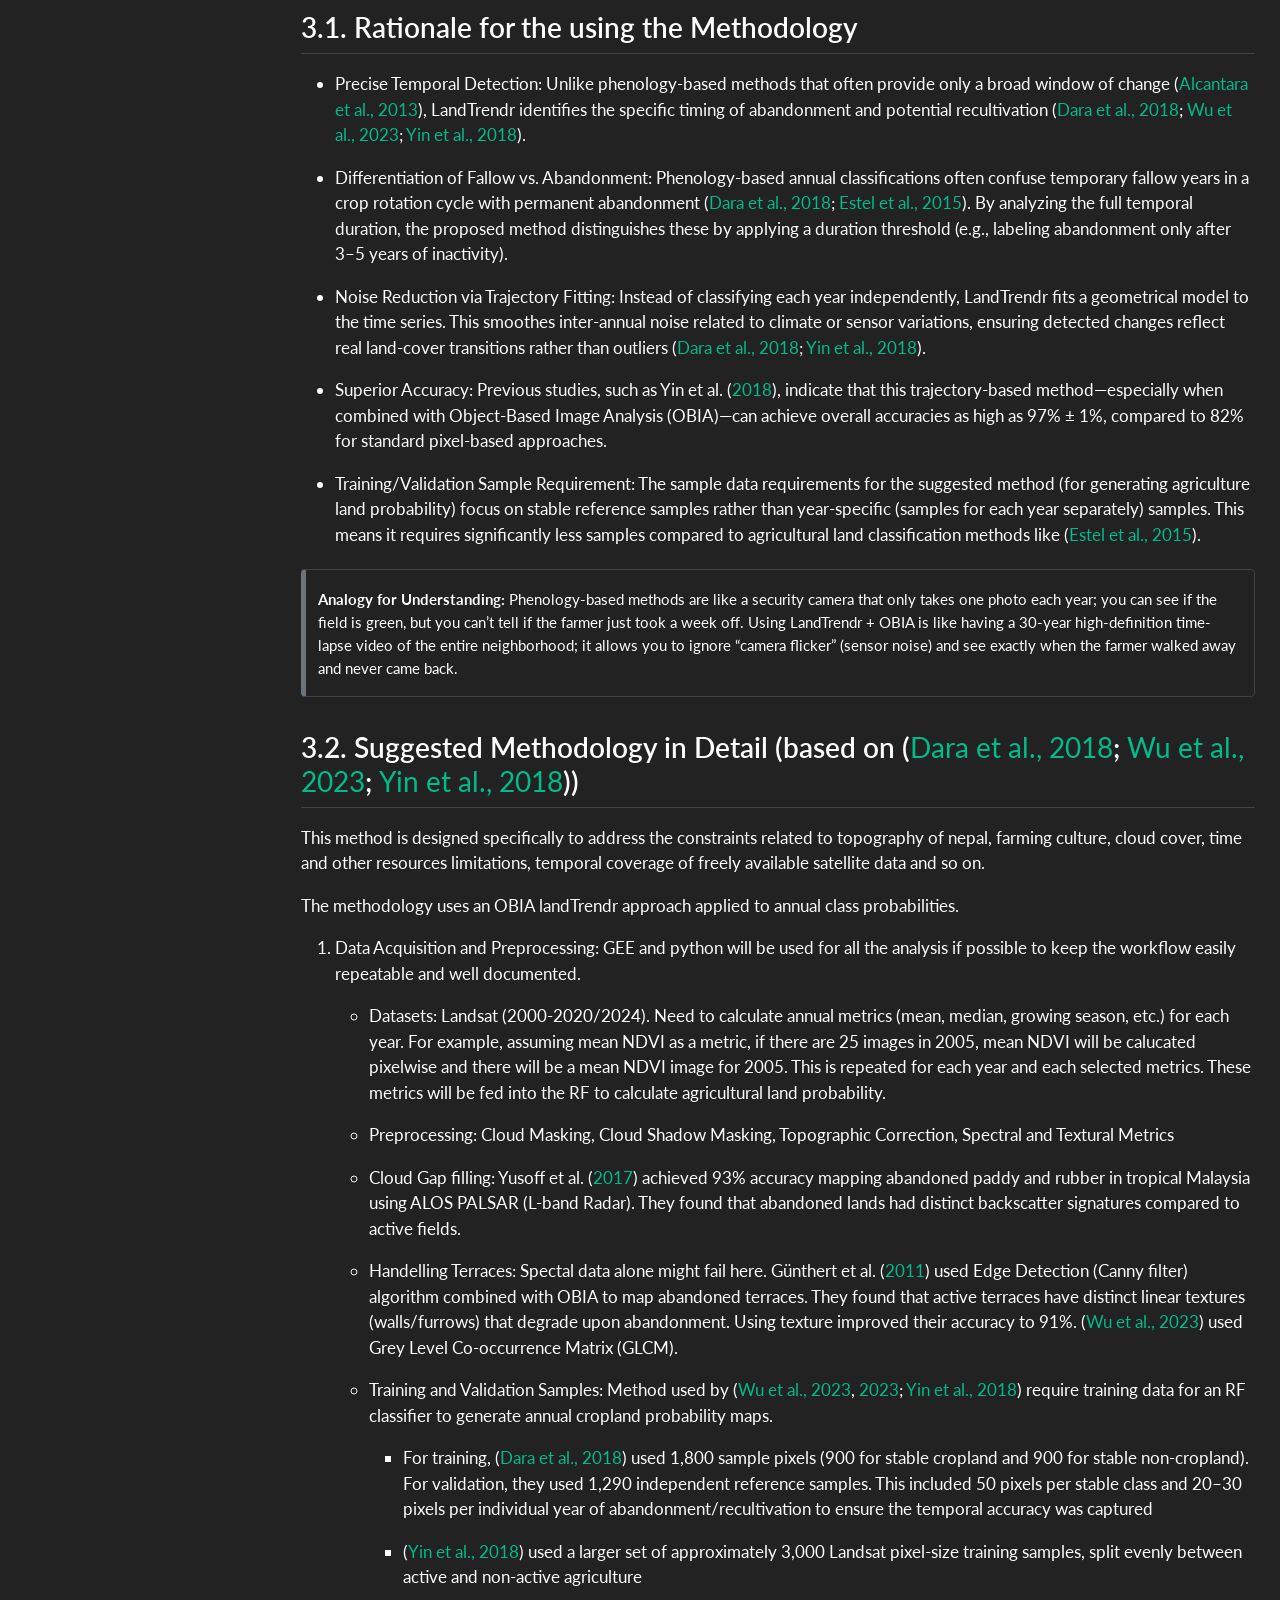
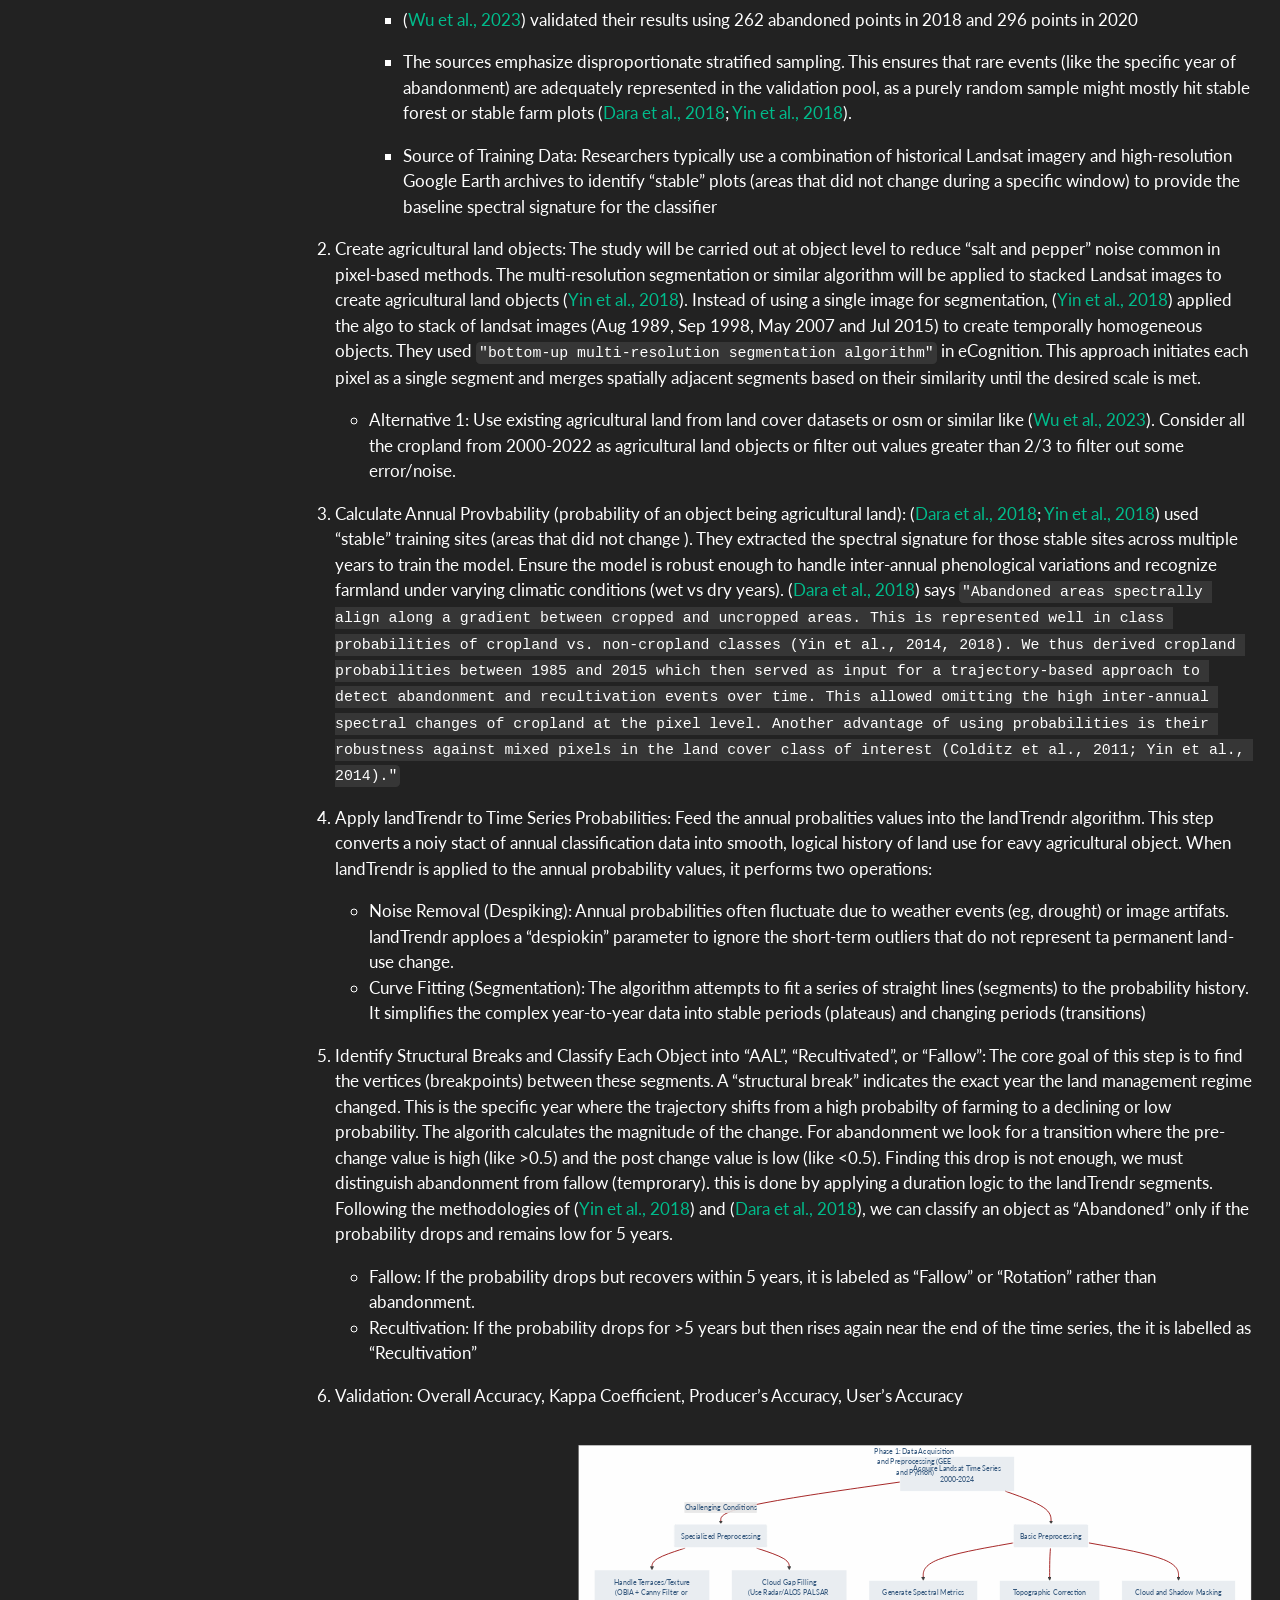
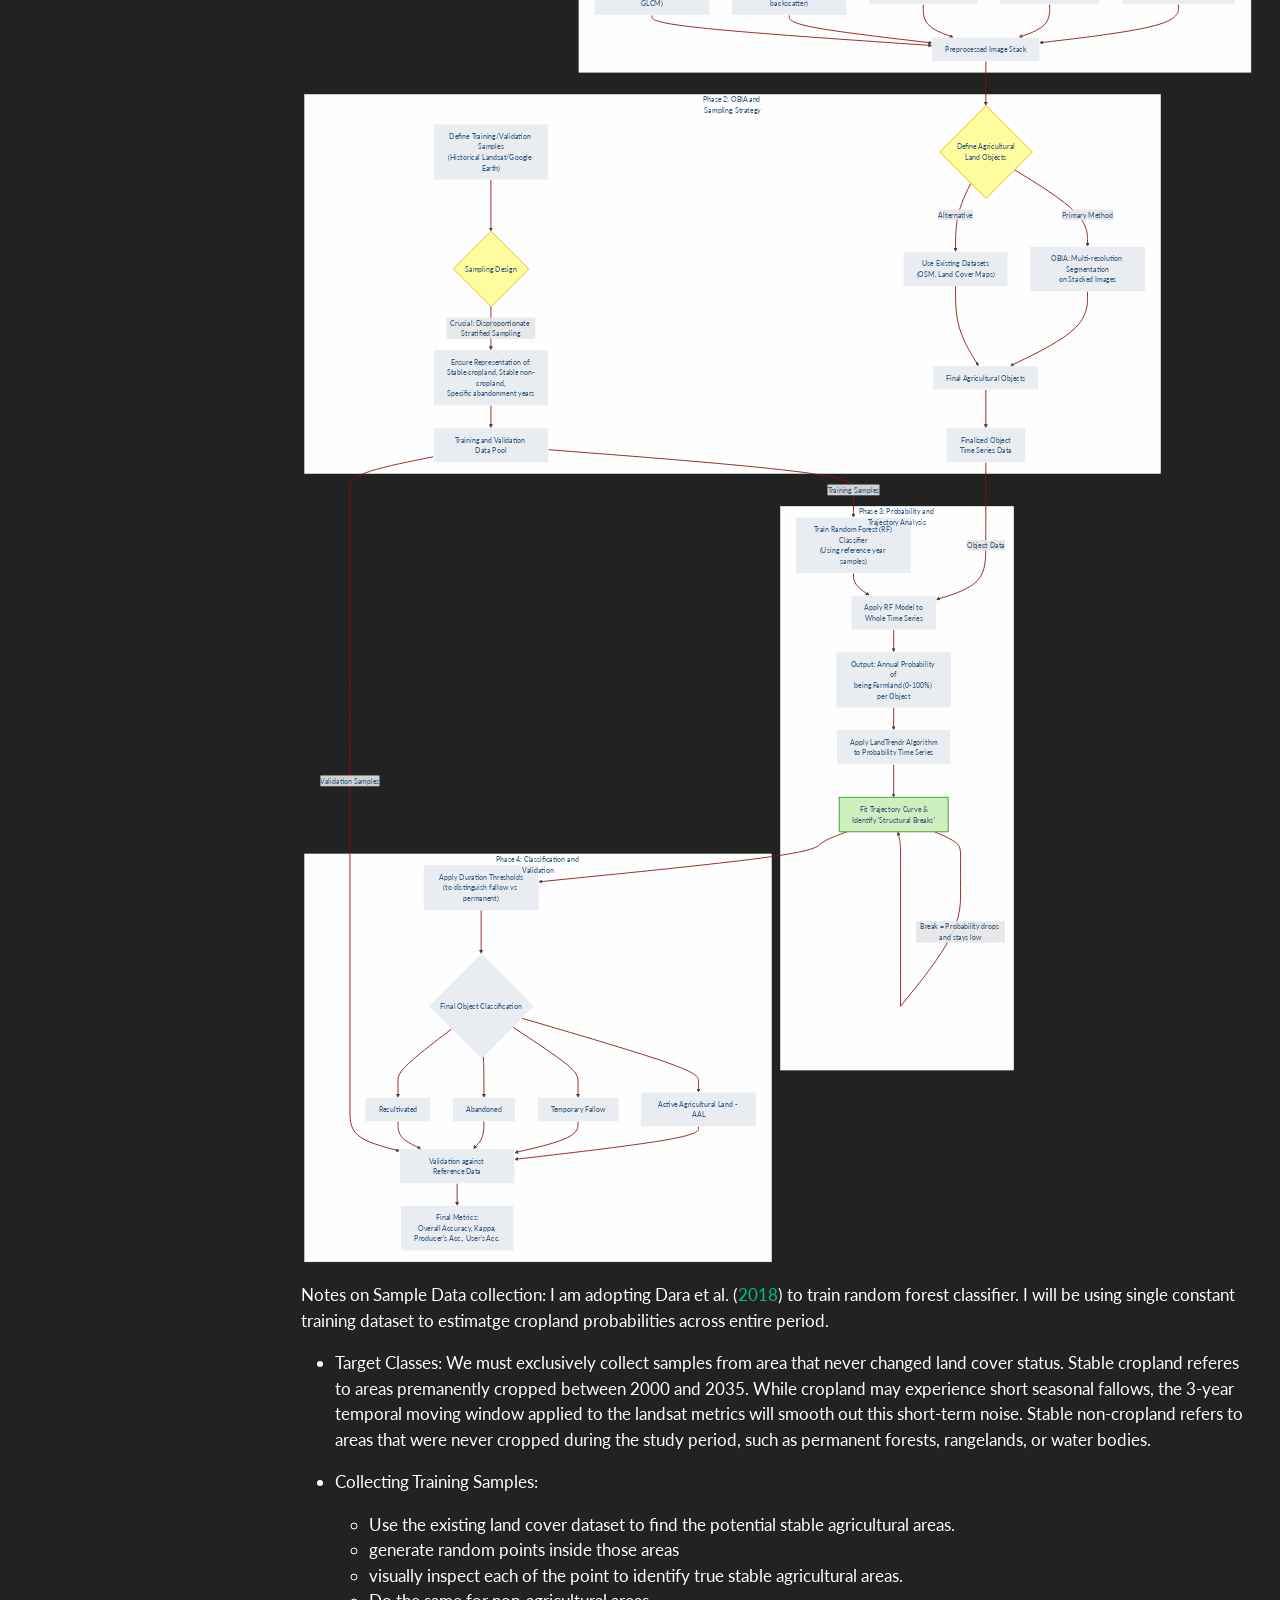
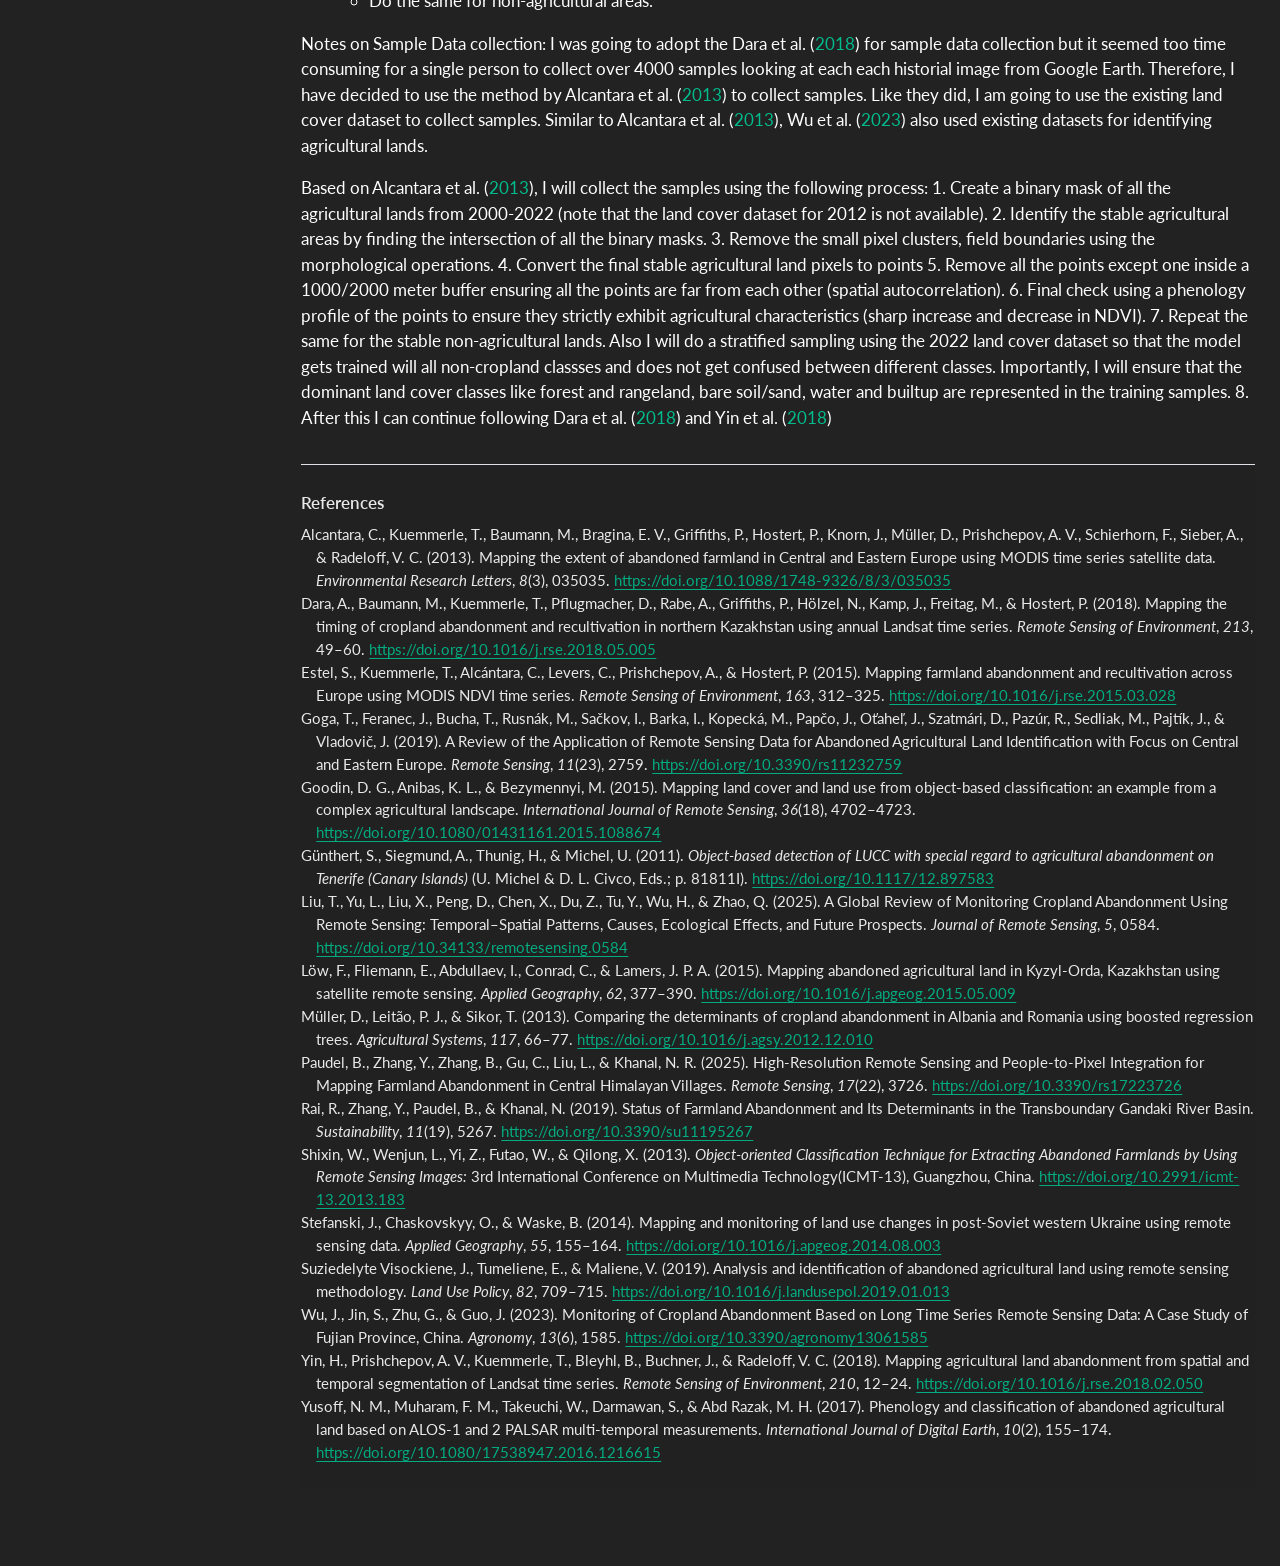
==== commit 4ec135d7: "refine method" ====
--- a/docs/index.html
+++ b/docs/index.html
@@ -2,13 +2,16 @@
 <html xmlns="http://www.w3.org/1999/xhtml" lang="en" xml:lang="en"><head>
 
 <meta charset="utf-8">
-<meta name="generator" content="quarto-1.8.26">
+<meta name="generator" content="quarto-1.9.36">
 
 <meta name="viewport" content="width=device-width, initial-scale=1.0, user-scalable=yes">
 
 
 <title>Agricultural Land Abandonment in Nepal – Agricultural Land Abandonment</title>
 <style>
+/* Default styles provided by pandoc.
+** See https://pandoc.org/MANUAL.html#variables-for-html for config info.
+*/
 code{white-space: pre-wrap;}
 span.smallcaps{font-variant: small-caps;}
 div.columns{display: flex; gap: min(4vw, 1.5em);}
@@ -52,15 +55,14 @@
 <meta name="quarto:offset" content="./">
 <script src="site_libs/quarto-html/quarto.js" type="module"></script>
 <script src="site_libs/quarto-html/tabsets/tabsets.js" type="module"></script>
-<script src="site_libs/quarto-html/axe/axe-check.js" type="module"></script>
 <script src="site_libs/quarto-html/popper.min.js"></script>
 <script src="site_libs/quarto-html/tippy.umd.min.js"></script>
 <script src="site_libs/quarto-html/anchor.min.js"></script>
 <link href="site_libs/quarto-html/tippy.css" rel="stylesheet">
-<link href="site_libs/quarto-html/quarto-syntax-highlighting-dark-b758ccaa5987ceb1b75504551e579abf.css" rel="stylesheet" id="quarto-text-highlighting-styles">
+<link href="site_libs/quarto-html/quarto-syntax-highlighting-dark-f418161beb48e0141c760e455f12af2c.css" rel="stylesheet" id="quarto-text-highlighting-styles">
 <script src="site_libs/bootstrap/bootstrap.min.js"></script>
 <link href="site_libs/bootstrap/bootstrap-icons.css" rel="stylesheet">
-<link href="site_libs/bootstrap/bootstrap-0774fc528949661fb60d8774007a227f.min.css" rel="stylesheet" append-hash="true" id="quarto-bootstrap" data-mode="dark">
+<link href="site_libs/bootstrap/bootstrap-00feface57a40fb7a06c8694f9a70c45.min.css" rel="stylesheet" append-hash="true" id="quarto-bootstrap" data-mode="dark">
 <script src="site_libs/quarto-contrib/glightbox/glightbox.min.js"></script>
 <link href="site_libs/quarto-contrib/glightbox/glightbox.min.css" rel="stylesheet">
 <link href="site_libs/quarto-contrib/glightbox/lightbox.css" rel="stylesheet">
@@ -215,7 +217,7 @@
 </section>
 <section id="methods" class="level1">
 <h1>2. Develop a method to identify AAL satisfying the definition</h1>
-<p>Literatures before 2019 were reviewed from papers cited in <span class="citation" data-cites="gogaReviewApplicationRemote2019">(<a href="#ref-gogaReviewApplicationRemote2019" role="doc-biblioref">Goga et al., 2019</a>)</span>. Papers published after 2019 were reviewed from google scholar with custom date filter and <span class="citation" data-cites="liuGlobalReviewMonitoring2025a">(<a href="#ref-liuGlobalReviewMonitoring2025a" role="doc-biblioref">Liu et al., 2025</a>)</span>. Review was non-exhaustive till 2026-01-19 16:08.</p>
+<p>Literatures before 2019 were reviewed from papers cited in <span class="citation" data-cites="gogaReviewApplicationRemote2019">(<a href="#ref-gogaReviewApplicationRemote2019" role="doc-biblioref">Goga et al., 2019</a>)</span>. Papers published after 2019 were reviewed from google scholar with custom date filter and <span class="citation" data-cites="liuGlobalReviewMonitoring2025a">(<a href="#ref-liuGlobalReviewMonitoring2025a" role="doc-biblioref">Liu et al., 2025</a>)</span>. Review was non-exhaustive till 2026-03-30 11:06.</p>
 <section id="review-of-existing-methods" class="level2">
 <h2 class="anchored" data-anchor-id="review-of-existing-methods">2.1. Review of existing methods</h2>
 <p>Based on <span class="citation" data-cites="liuGlobalReviewMonitoring2025a">(<a href="#ref-liuGlobalReviewMonitoring2025a" role="doc-biblioref">Liu et al., 2025</a>)</span>, the methods can be divided into two major categories (Image classification &amp; spectral features method and Time-dynamic &amp;trajectory method) and various sub categories.</p>
@@ -854,6 +856,19 @@
 </div>
 </div>
 </div>
+<p><sub></sub>Notes on Sample Data collection: I am adopting <span class="citation" data-cites="daraMappingTimingCropland2018">Dara et al. (<a href="#ref-daraMappingTimingCropland2018" role="doc-biblioref">2018</a>)</span> to train random forest classifier. I will be using single constant training dataset to estimatge cropland probabilities across entire period.</p>
+<ul>
+<li><p>Target Classes: We must exclusively collect samples from area that never changed land cover status. Stable cropland referes to areas premanently cropped between 2000 and 2035. While cropland may experience short seasonal fallows, the 3-year temporal moving window applied to the landsat metrics will smooth out this short-term noise. Stable non-cropland refers to areas that were never cropped during the study period, such as permanent forests, rangelands, or water bodies.</p></li>
+<li><p>Collecting Training Samples:</p>
+<ul>
+<li>Use the existing land cover dataset to find the potential stable agricultural areas.</li>
+<li>generate random points inside those areas</li>
+<li>visually inspect each of the point to identify true stable agricultural areas.</li>
+<li>Do the same for non-agricultural areas.<sub></sub></li>
+</ul></li>
+</ul>
+<p>Notes on Sample Data collection: I was going to adopt the <span class="citation" data-cites="daraMappingTimingCropland2018">Dara et al. (<a href="#ref-daraMappingTimingCropland2018" role="doc-biblioref">2018</a>)</span> for sample data collection but it seemed too time consuming for a single person to collect over 4000 samples looking at each each historial image from Google Earth. Therefore, I have decided to use the method by <span class="citation" data-cites="alcantaraMappingExtentAbandoned2013">Alcantara et al. (<a href="#ref-alcantaraMappingExtentAbandoned2013" role="doc-biblioref">2013</a>)</span> to collect samples. Like they did, I am going to use the existing land cover dataset to collect samples. Similar to <span class="citation" data-cites="alcantaraMappingExtentAbandoned2013">Alcantara et al. (<a href="#ref-alcantaraMappingExtentAbandoned2013" role="doc-biblioref">2013</a>)</span>, <span class="citation" data-cites="wuMonitoringCroplandAbandonment2023">Wu et al. (<a href="#ref-wuMonitoringCroplandAbandonment2023" role="doc-biblioref">2023</a>)</span> also used existing datasets for identifying agricultural lands.</p>
+<p>Based on <span class="citation" data-cites="alcantaraMappingExtentAbandoned2013">Alcantara et al. (<a href="#ref-alcantaraMappingExtentAbandoned2013" role="doc-biblioref">2013</a>)</span>, I will collect the samples using the following process: 1. Create a binary mask of all the agricultural lands from 2000-2022 (note that the land cover dataset for 2012 is not available). 2. Identify the stable agricultural areas by finding the intersection of all the binary masks. 3. Remove the small pixel clusters, field boundaries using the morphological operations. 4. Convert the final stable agricultural land pixels to points 5. Remove all the points except one inside a 1000/2000 meter buffer ensuring all the points are far from each other (spatial autocorrelation). 6. Final check using a phenology profile of the points to ensure they strictly exhibit agricultural characteristics (sharp increase and decrease in NDVI). 7. Repeat the same for the stable non-agricultural lands. Also I will do a stratified sampling using the 2022 land cover dataset so that the model gets trained will all non-cropland classses and does not get confused between different classes. Importantly, I will ensure that the dominant land cover classes like forest and rangeland, bare soil/sand, water and builtup are represented in the training samples. 8. After this I can continue following <span class="citation" data-cites="daraMappingTimingCropland2018">Dara et al. (<a href="#ref-daraMappingTimingCropland2018" role="doc-biblioref">2018</a>)</span> and <span class="citation" data-cites="yinMappingAgriculturalLand2018">Yin et al. (<a href="#ref-yinMappingAgriculturalLand2018" role="doc-biblioref">2018</a>)</span></p>
 
 
 
--- a/docs/site_libs/quarto-html/quarto-syntax-highlighting-dark-f418161beb48e0141c760e455f12af2c.css
+++ b/docs/site_libs/quarto-html/quarto-syntax-highlighting-dark-f418161beb48e0141c760e455f12af2c.css
@@ -0,0 +1,219 @@
+/* quarto syntax highlight colors */
+:root {
+  --quarto-hl-al-color: #f07178;
+  --quarto-hl-an-color: #d4d0ab;
+  --quarto-hl-at-color: #00e0e0;
+  --quarto-hl-bn-color: #d4d0ab;
+  --quarto-hl-bu-color: #abe338;
+  --quarto-hl-ch-color: #abe338;
+  --quarto-hl-co-color: #f8f8f2;
+  --quarto-hl-cv-color: #ffd700;
+  --quarto-hl-cn-color: #ffd700;
+  --quarto-hl-cf-color: #ffa07a;
+  --quarto-hl-dt-color: #ffa07a;
+  --quarto-hl-dv-color: #d4d0ab;
+  --quarto-hl-do-color: #f8f8f2;
+  --quarto-hl-er-color: #f07178;
+  --quarto-hl-ex-color: #00e0e0;
+  --quarto-hl-fl-color: #d4d0ab;
+  --quarto-hl-fu-color: #ffa07a;
+  --quarto-hl-im-color: #abe338;
+  --quarto-hl-in-color: #d4d0ab;
+  --quarto-hl-kw-color: #ffa07a;
+  --quarto-hl-op-color: #ffa07a;
+  --quarto-hl-ot-color: #00e0e0;
+  --quarto-hl-pp-color: #dcc6e0;
+  --quarto-hl-re-color: #00e0e0;
+  --quarto-hl-sc-color: #abe338;
+  --quarto-hl-ss-color: #abe338;
+  --quarto-hl-st-color: #abe338;
+  --quarto-hl-va-color: #00e0e0;
+  --quarto-hl-vs-color: #abe338;
+  --quarto-hl-wa-color: #dcc6e0;
+}
+
+/* other quarto variables */
+:root {
+  --quarto-font-monospace: SFMono-Regular, Menlo, Monaco, Consolas, "Liberation Mono", "Courier New", monospace;
+}
+
+/* syntax highlight based on Pandoc's rules */
+pre > code.sourceCode > span {
+  color: #f8f8f2;
+}
+
+code.sourceCode > span {
+  color: #f8f8f2;
+}
+
+div.sourceCode,
+div.sourceCode pre.sourceCode {
+  color: #f8f8f2;
+}
+
+/* Normal */
+code span {
+  color: #f8f8f2;
+}
+
+/* Alert */
+code span.al {
+  color: #f07178;
+}
+
+/* Annotation */
+code span.an {
+  color: #d4d0ab;
+}
+
+/* Attribute */
+code span.at {
+  color: #00e0e0;
+}
+
+/* BaseN */
+code span.bn {
+  color: #d4d0ab;
+}
+
+/* BuiltIn */
+code span.bu {
+  color: #abe338;
+}
+
+/* ControlFlow */
+code span.cf {
+  font-weight: bold;
+  color: #ffa07a;
+}
+
+/* Char */
+code span.ch {
+  color: #abe338;
+}
+
+/* Constant */
+code span.cn {
+  color: #ffd700;
+}
+
+/* Comment */
+code span.co {
+  font-style: italic;
+  color: #f8f8f2;
+}
+
+/* CommentVar */
+code span.cv {
+  color: #ffd700;
+}
+
+/* Documentation */
+code span.do {
+  color: #f8f8f2;
+}
+
+/* DataType */
+code span.dt {
+  color: #ffa07a;
+}
+
+/* DecVal */
+code span.dv {
+  color: #d4d0ab;
+}
+
+/* Error */
+code span.er {
+  color: #f07178;
+  text-decoration: underline;
+}
+
+/* Extension */
+code span.ex {
+  font-weight: bold;
+  color: #00e0e0;
+}
+
+/* Float */
+code span.fl {
+  color: #d4d0ab;
+}
+
+/* Function */
+code span.fu {
+  color: #ffa07a;
+}
+
+/* Import */
+code span.im {
+  color: #abe338;
+}
+
+/* Information */
+code span.in {
+  color: #d4d0ab;
+}
+
+/* Keyword */
+code span.kw {
+  font-weight: bold;
+  color: #ffa07a;
+}
+
+/* Operator */
+code span.op {
+  color: #ffa07a;
+}
+
+/* Other */
+code span.ot {
+  color: #00e0e0;
+}
+
+/* Preprocessor */
+code span.pp {
+  color: #dcc6e0;
+}
+
+/* RegionMarker */
+code span.re {
+  background-color: #f8f8f2;
+  color: #00e0e0;
+}
+
+/* SpecialChar */
+code span.sc {
+  color: #abe338;
+}
+
+/* SpecialString */
+code span.ss {
+  color: #abe338;
+}
+
+/* String */
+code span.st {
+  color: #abe338;
+}
+
+/* Variable */
+code span.va {
+  color: #00e0e0;
+}
+
+/* VerbatimString */
+code span.vs {
+  color: #abe338;
+}
+
+/* Warning */
+code span.wa {
+  color: #dcc6e0;
+}
+
+.prevent-inlining {
+  content: "</";
+}
+
+/*# sourceMappingURL=378c2a0cc31455d06730fbe37c8f3789.css.map */
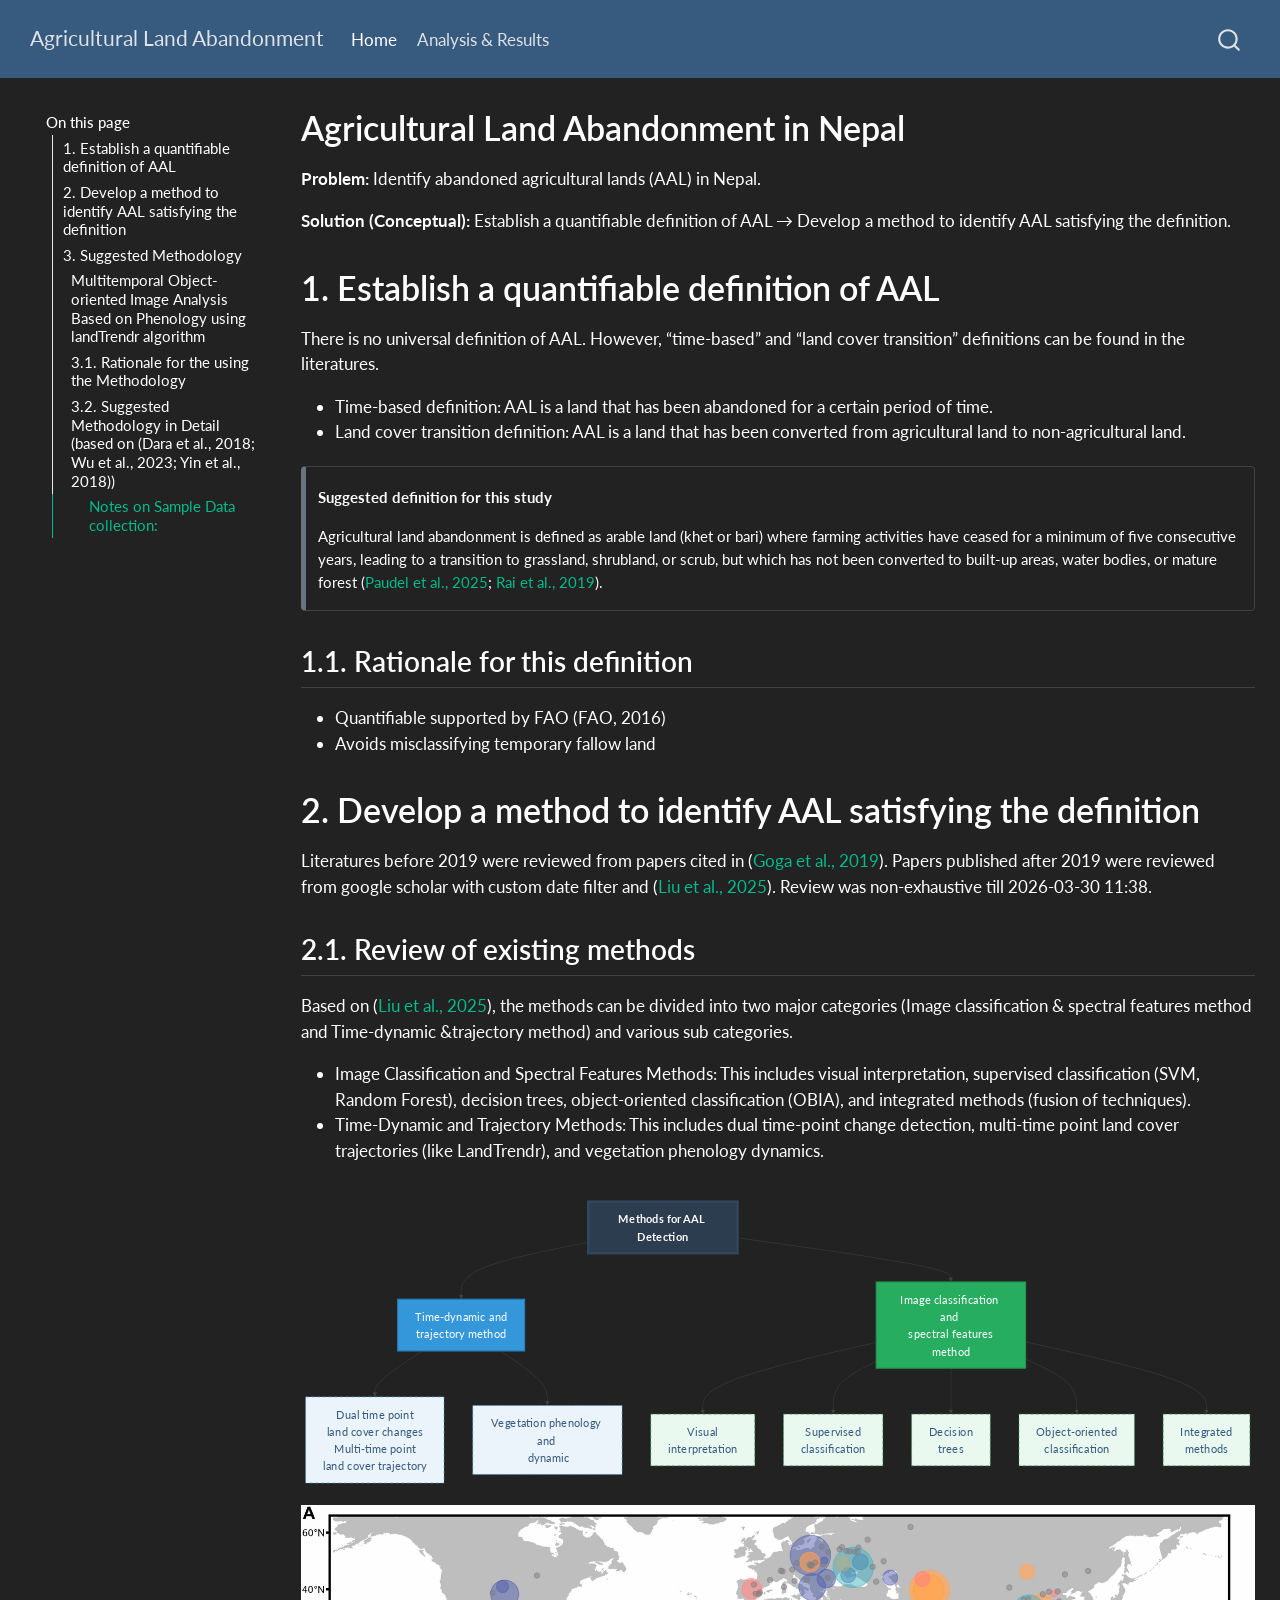
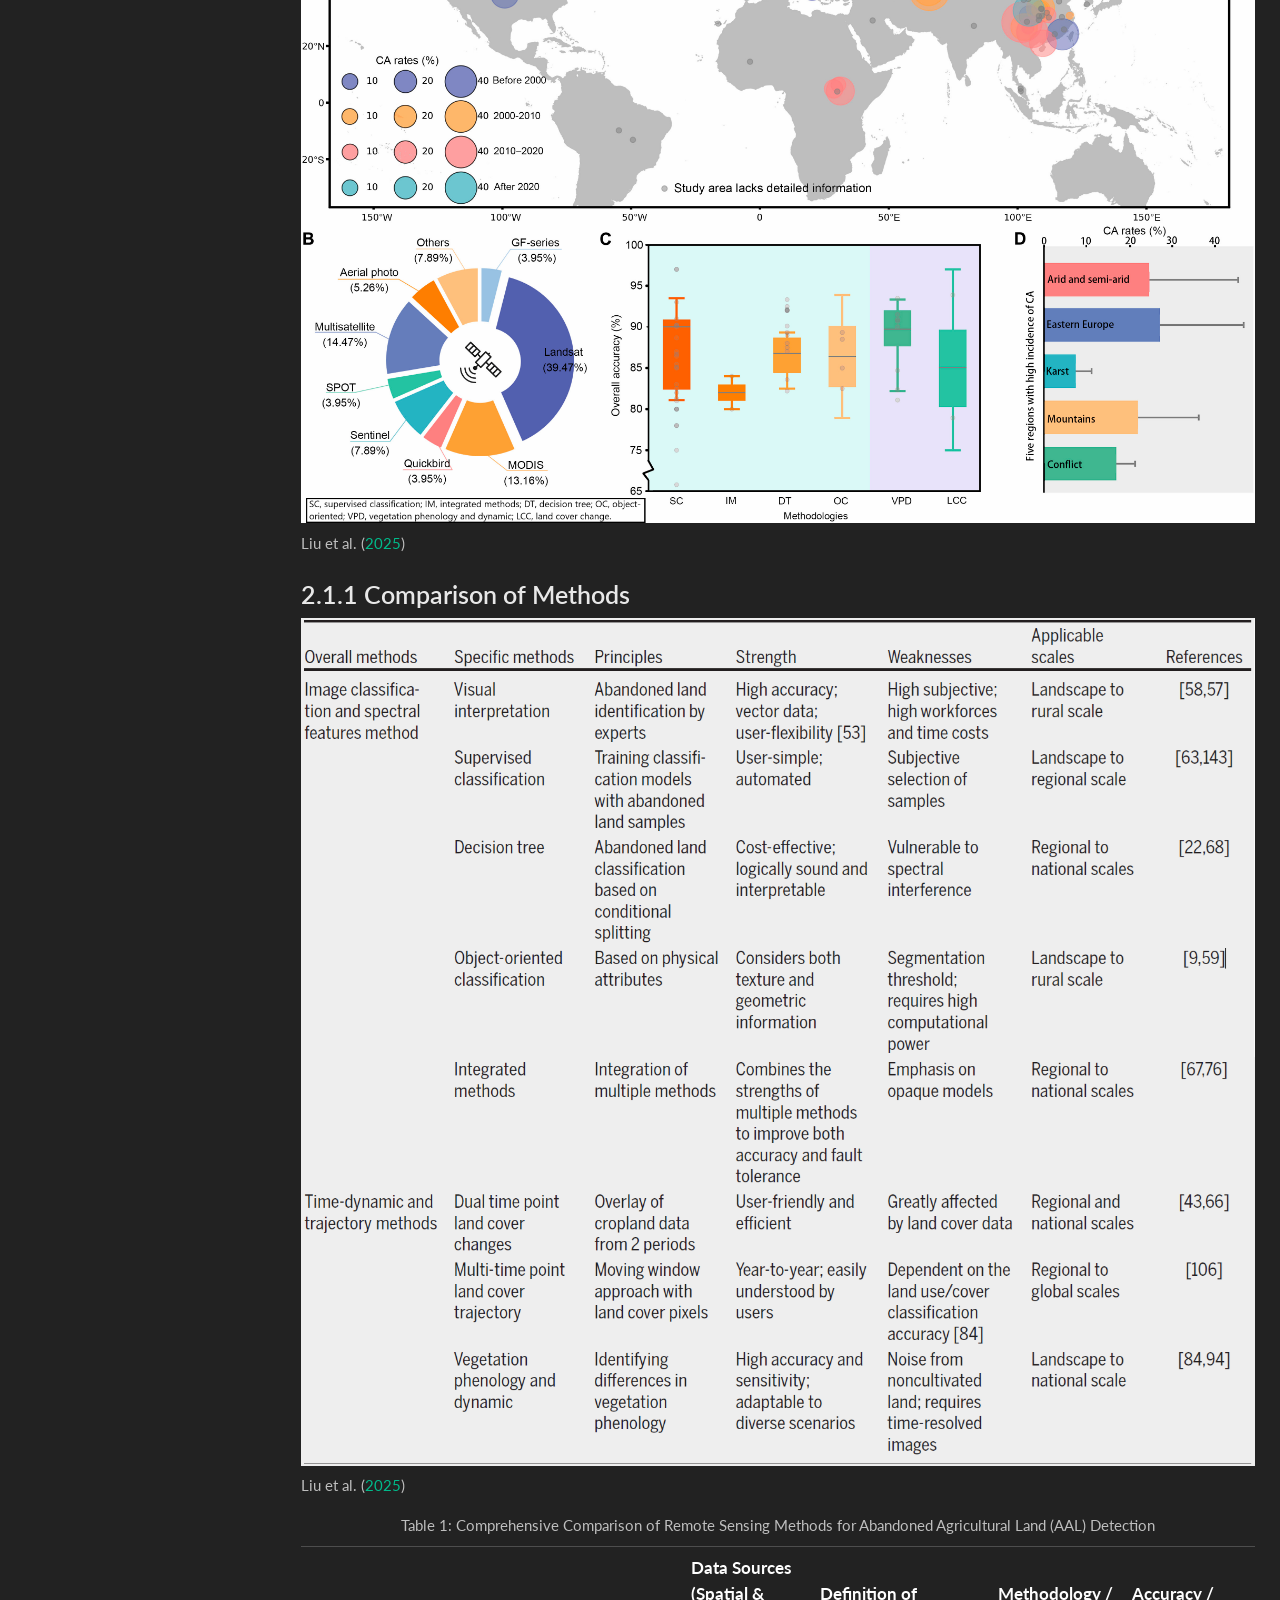
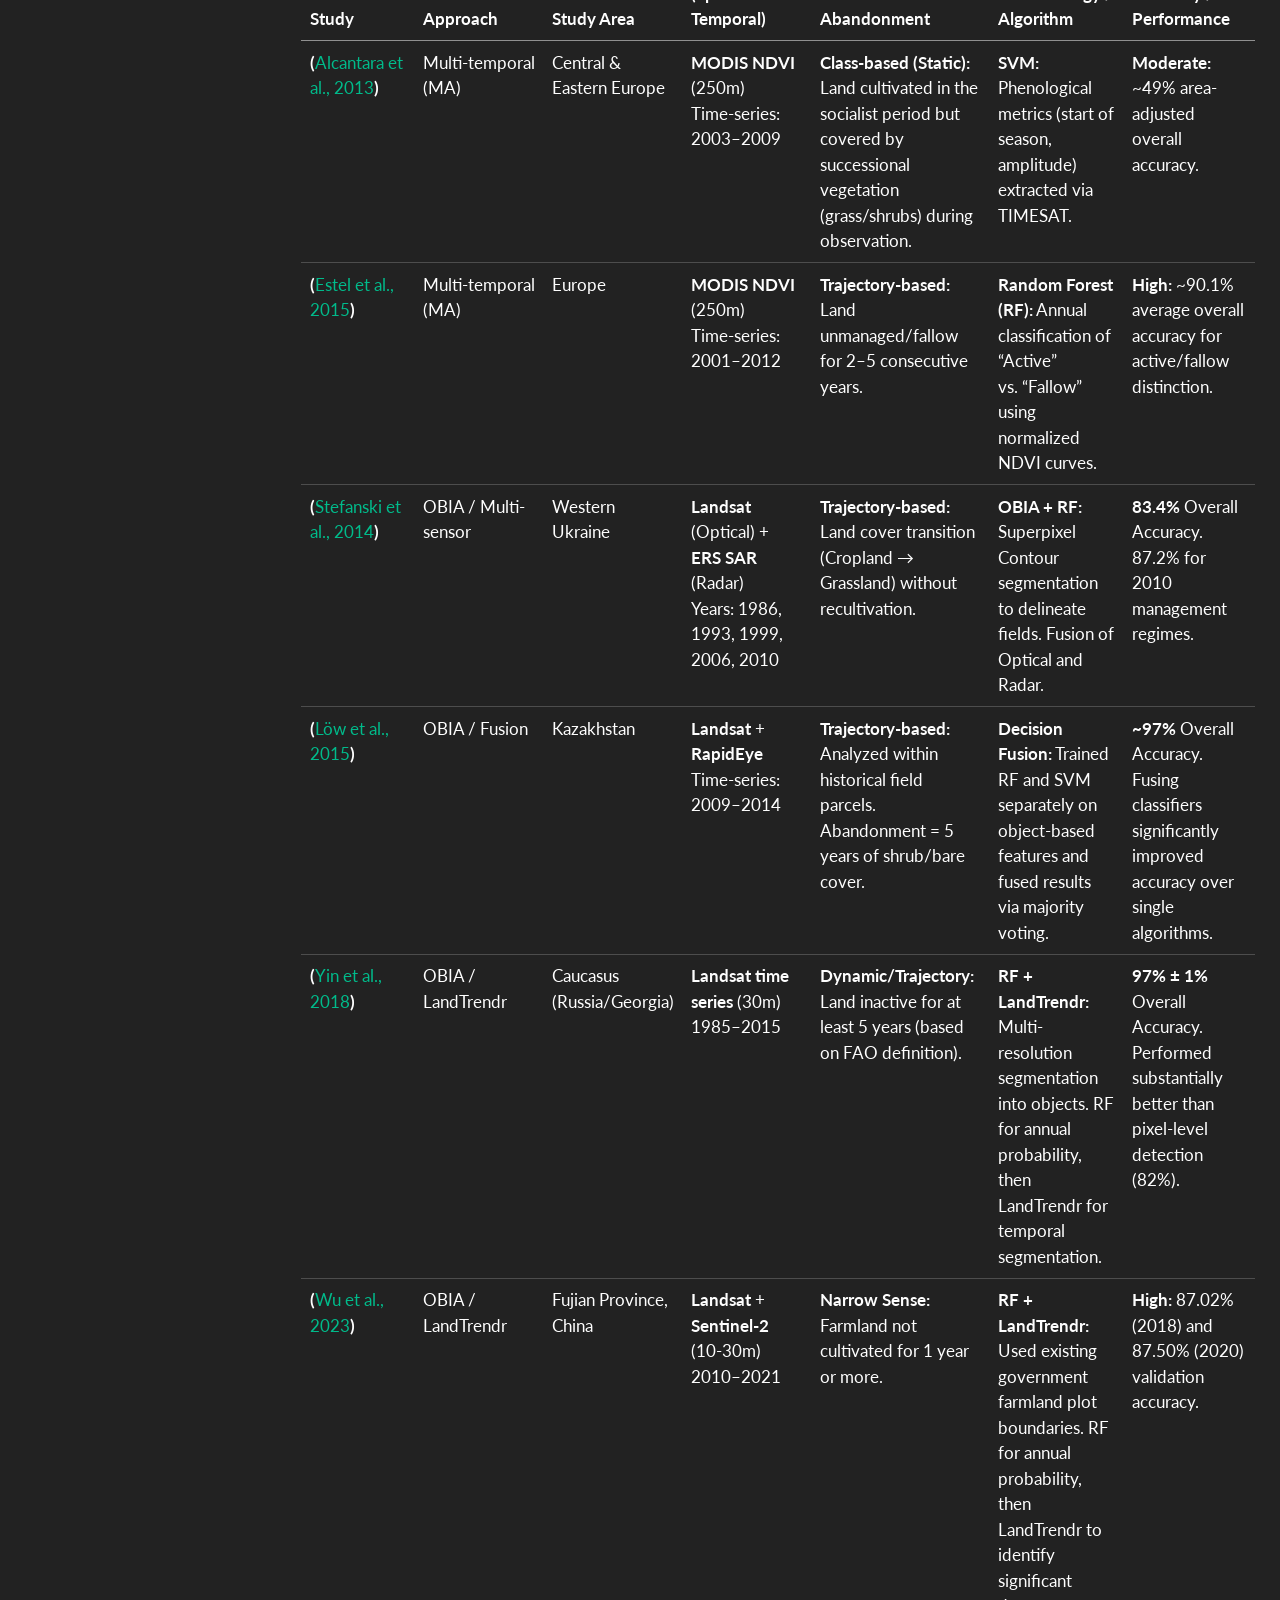
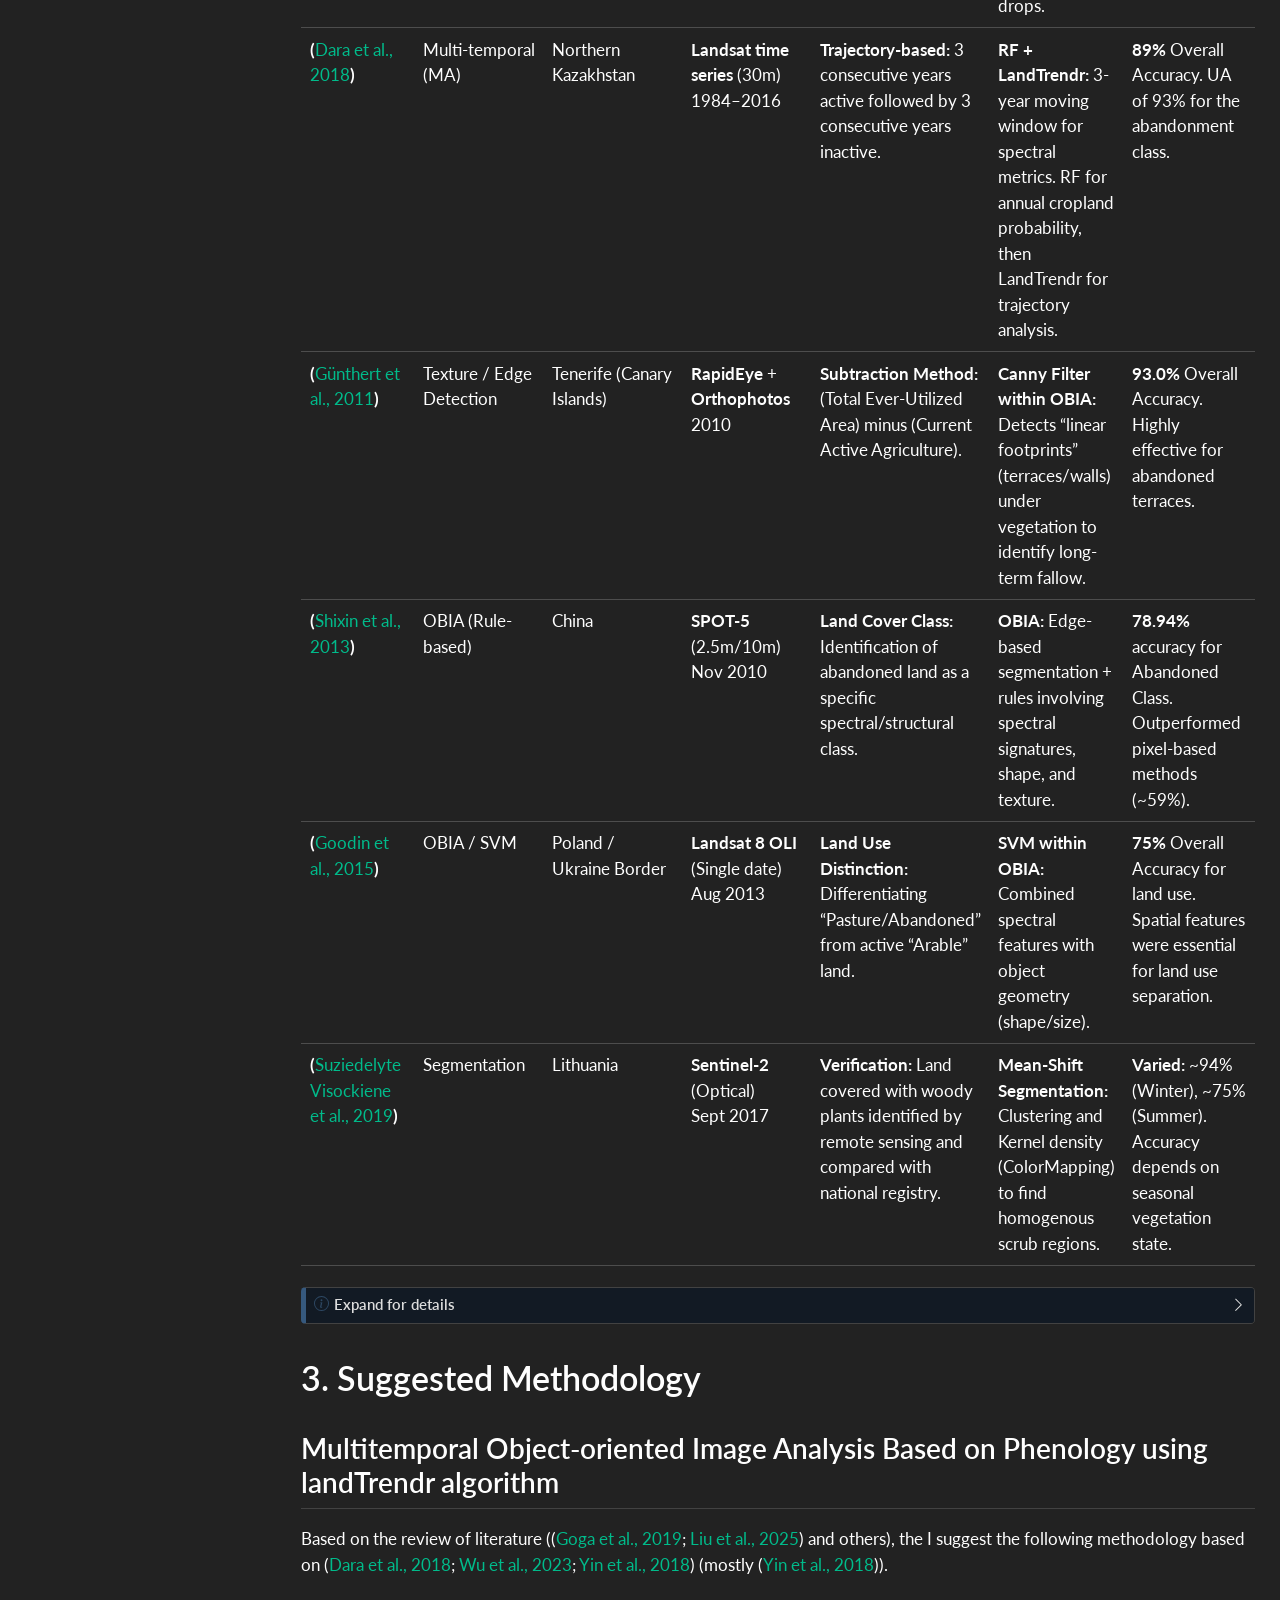
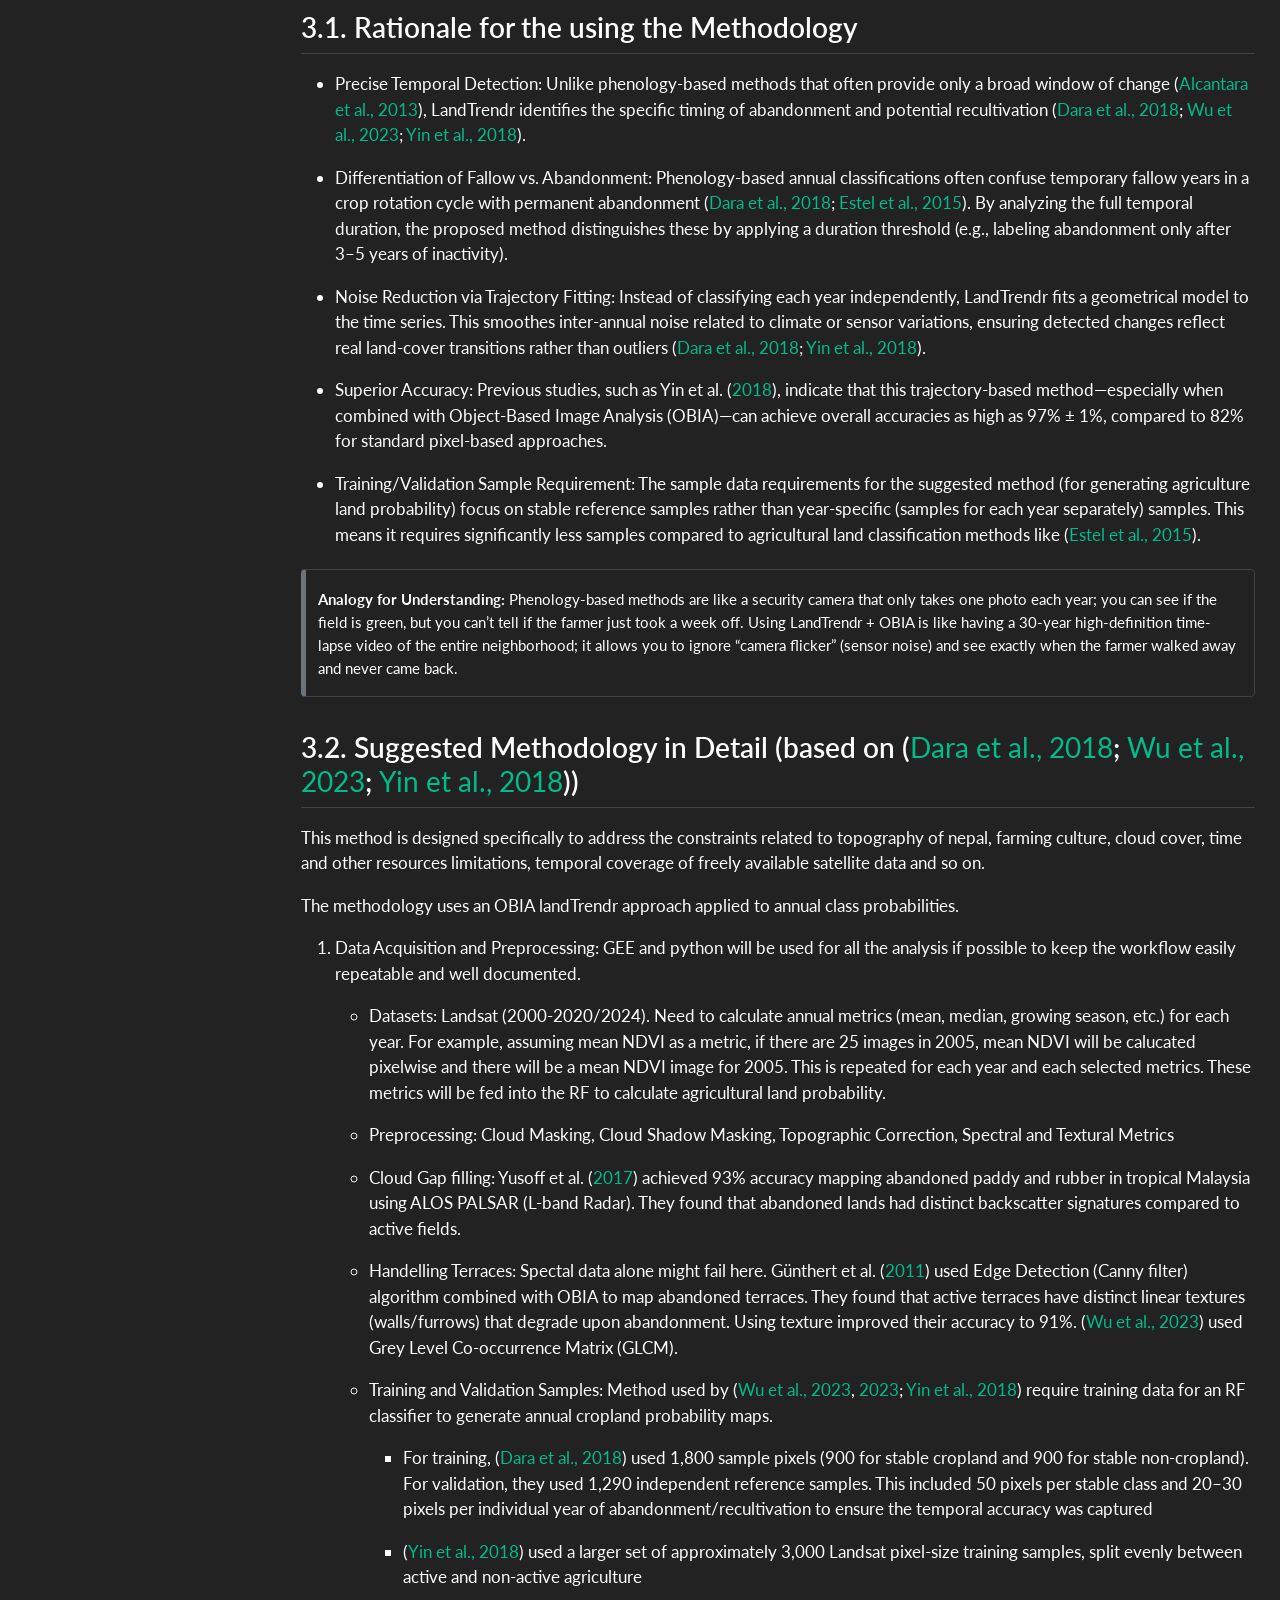
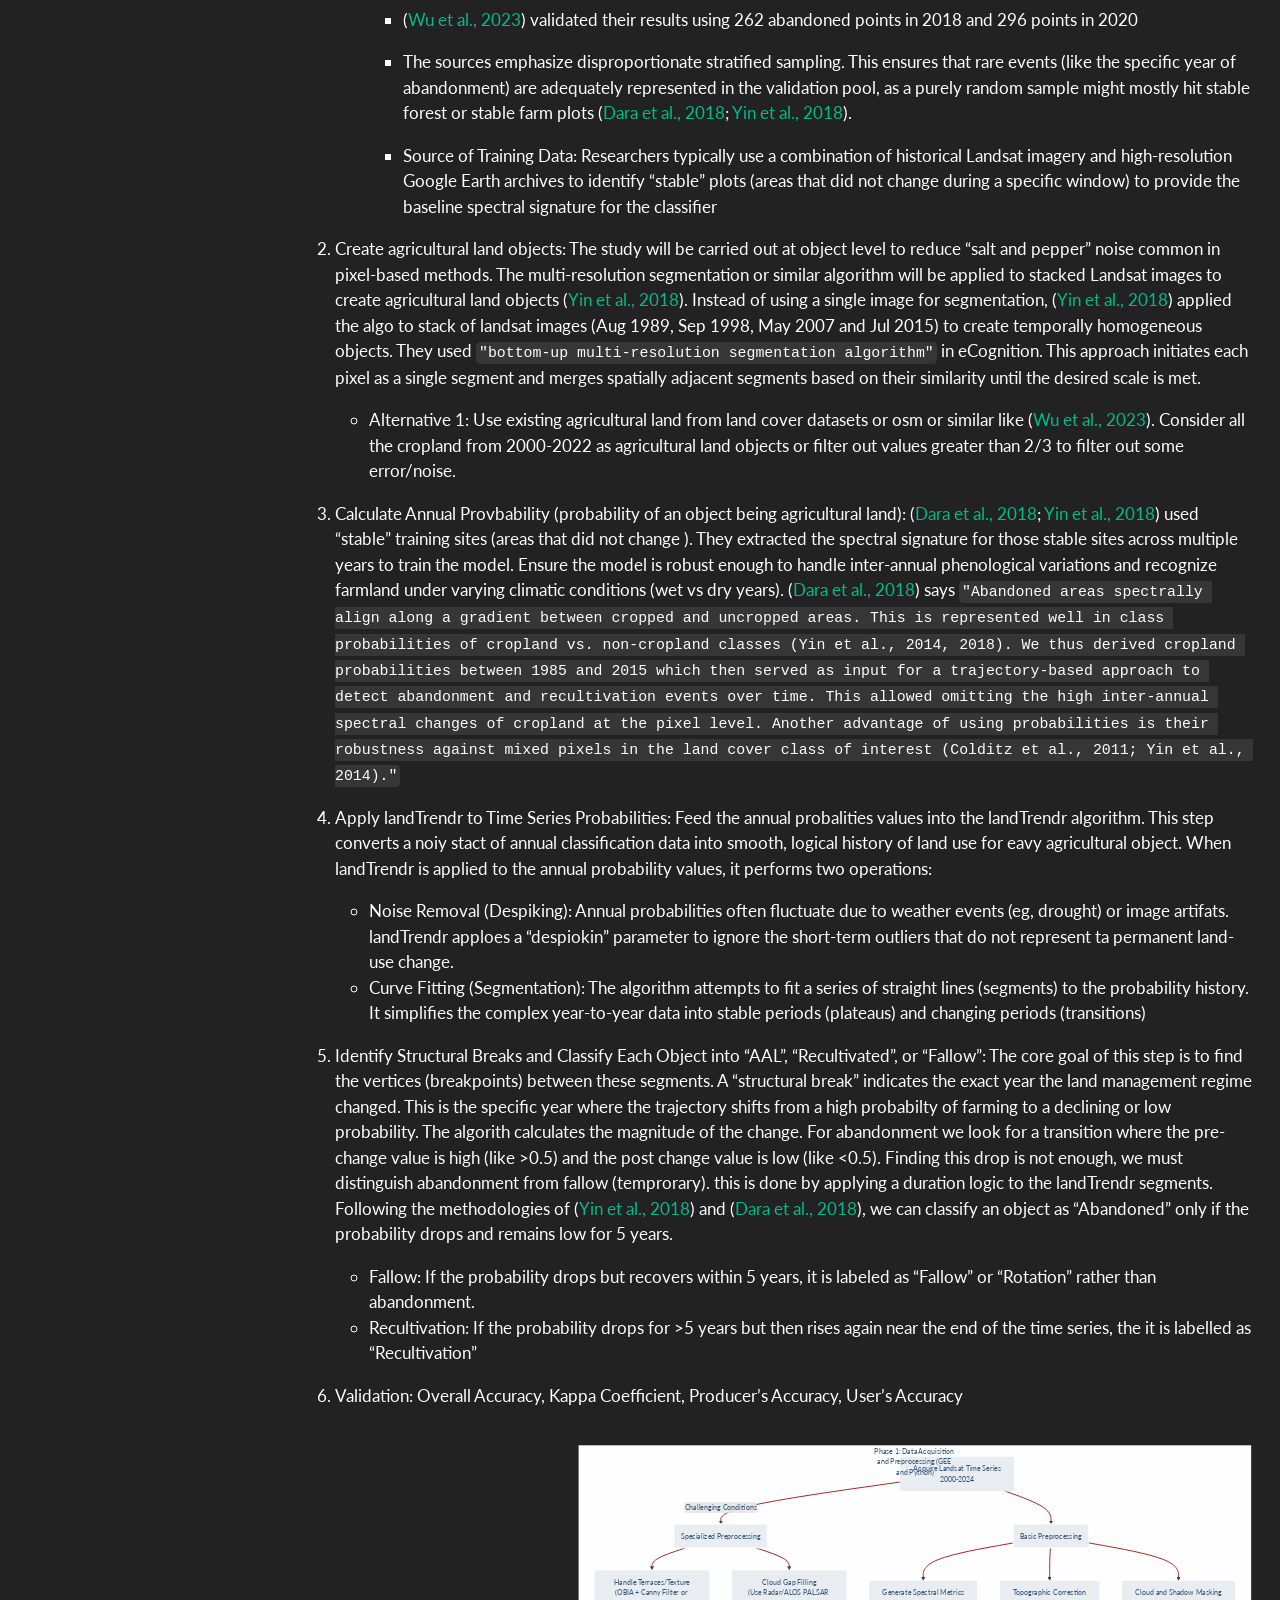
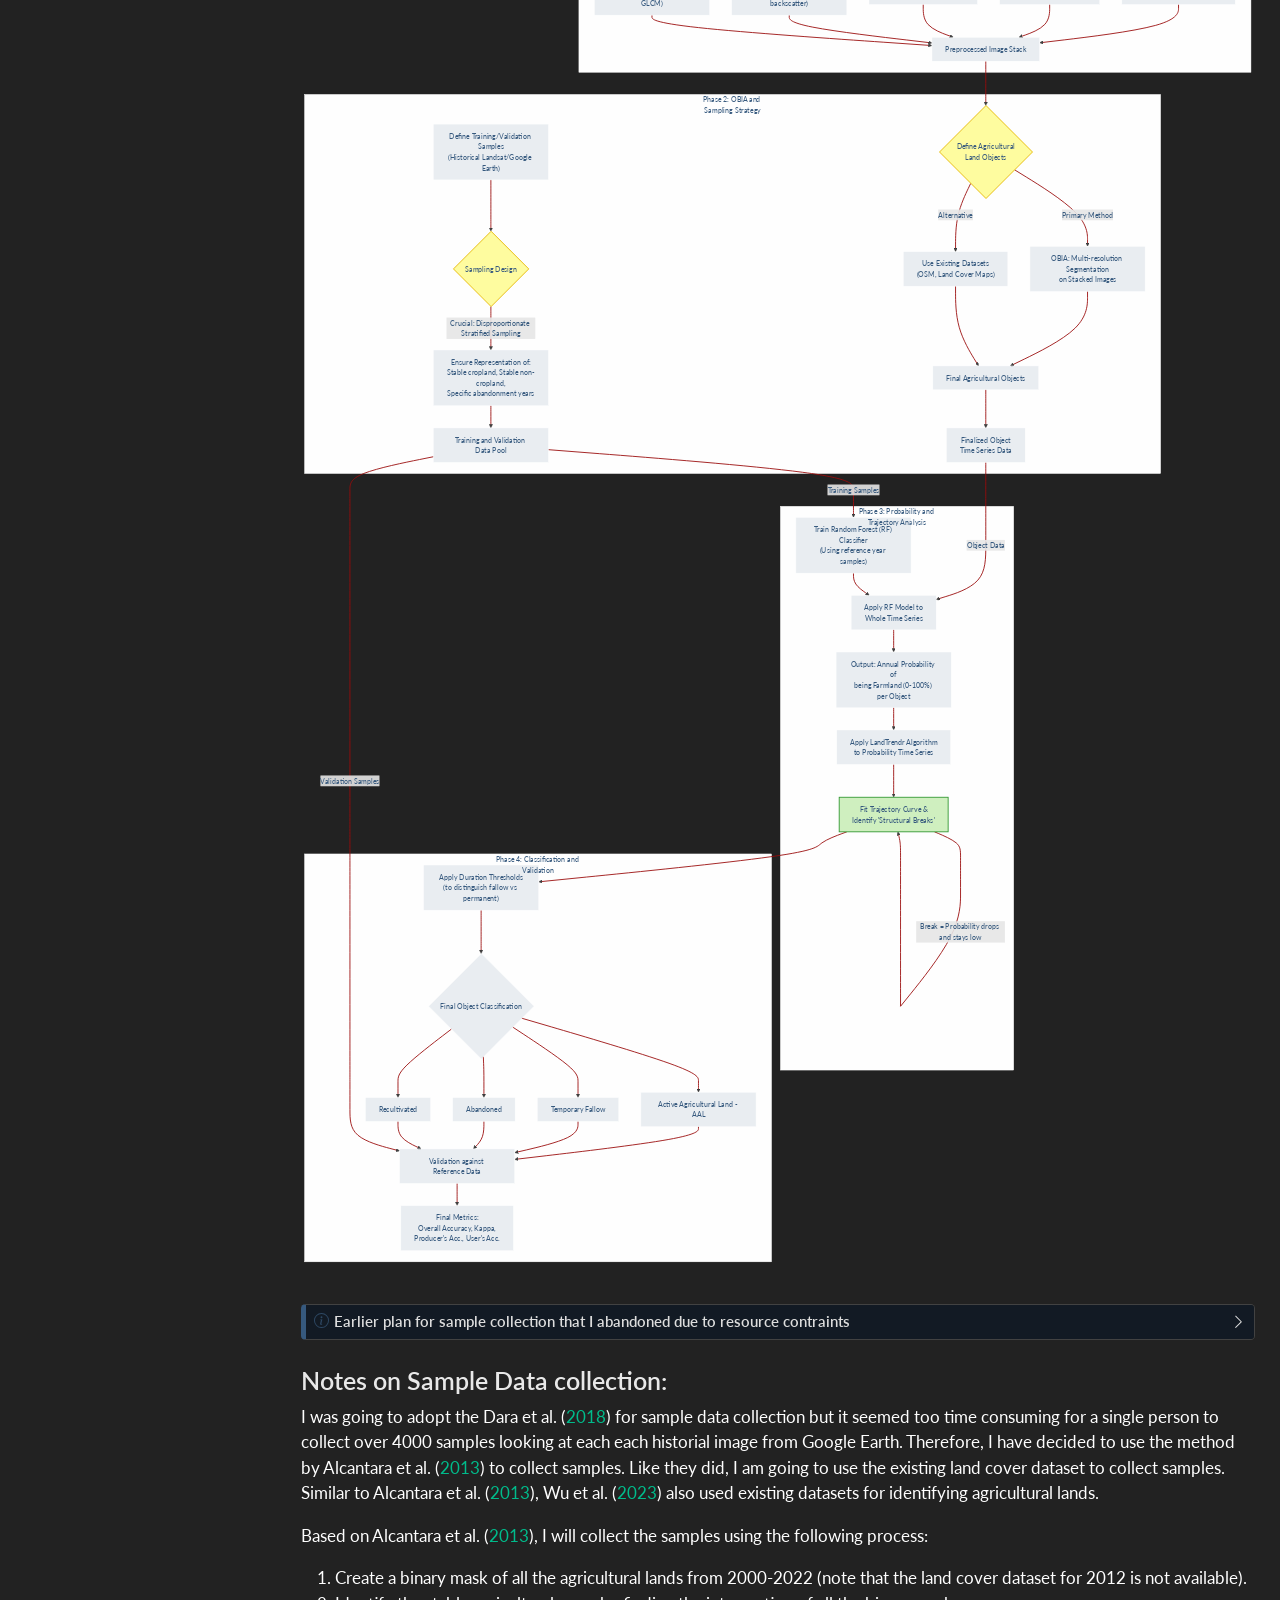
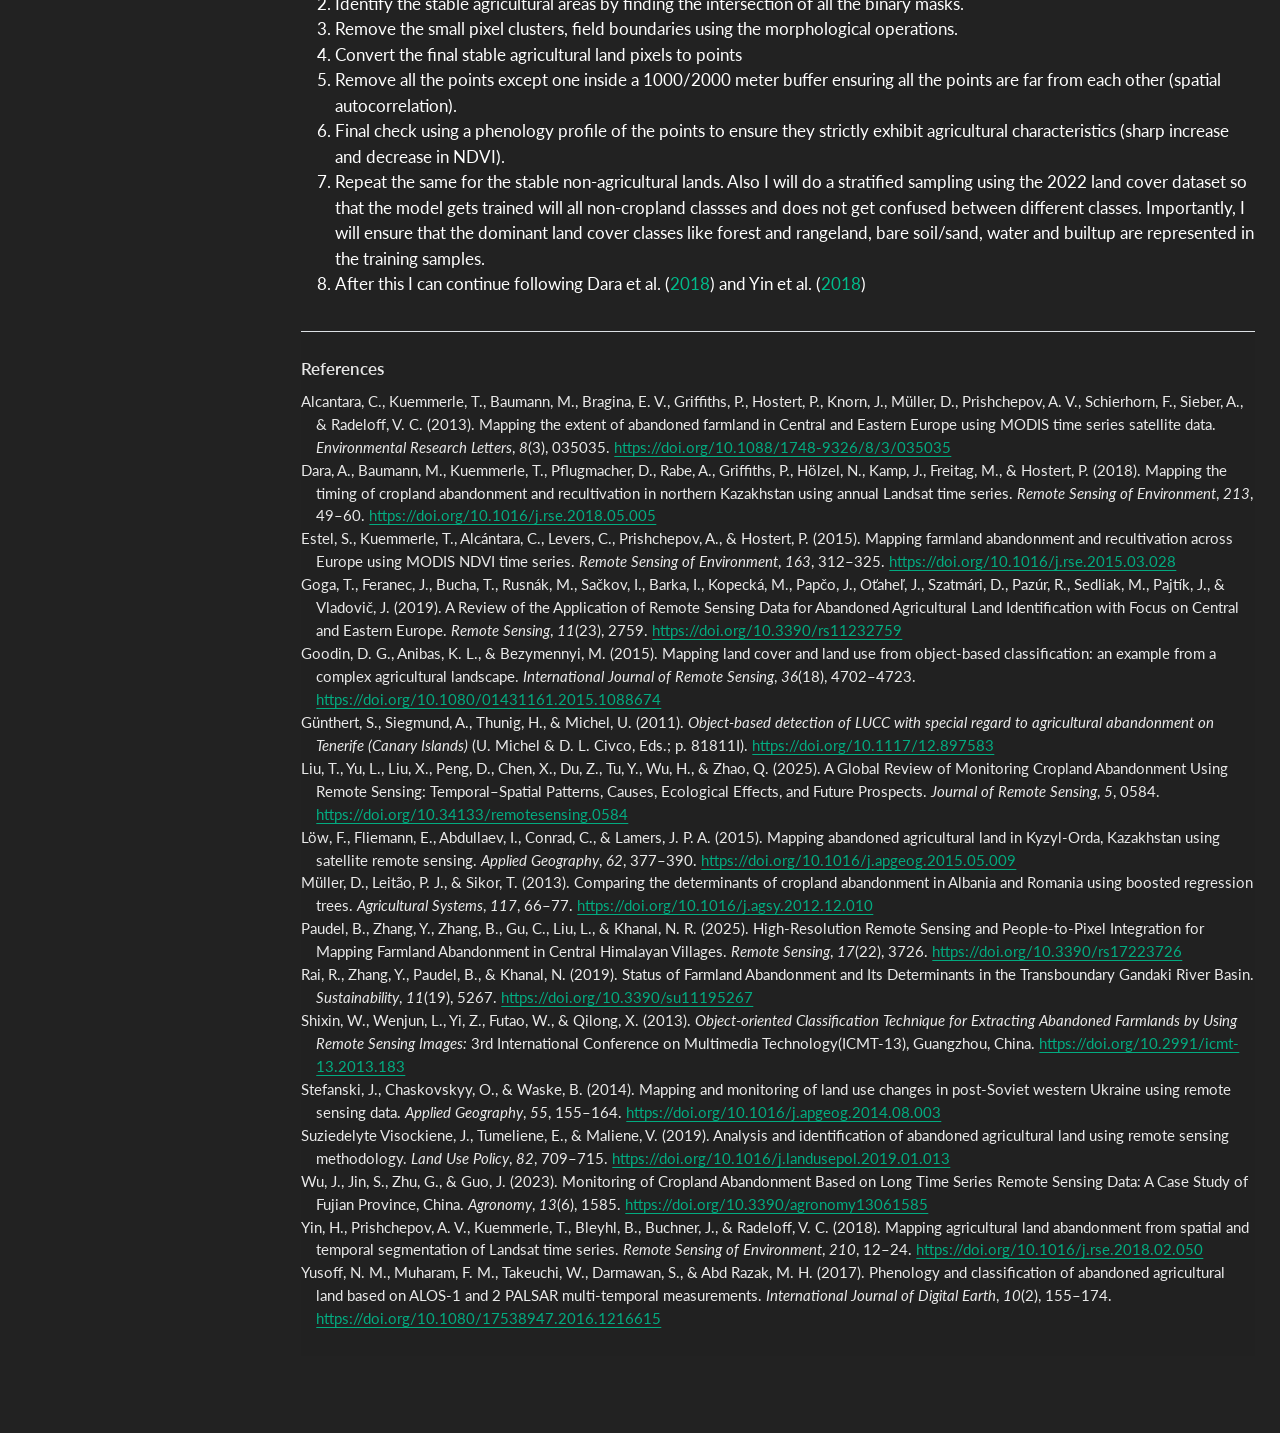
==== commit f595ce18: "minor text correction" ====
--- a/docs/index.html
+++ b/docs/index.html
@@ -156,7 +156,10 @@
   <ul class="collapse">
   <li><a href="#multitemporal-object-oriented-image-analysis-based-on-phenology-using-landtrendr-algorithm" id="toc-multitemporal-object-oriented-image-analysis-based-on-phenology-using-landtrendr-algorithm" class="nav-link" data-scroll-target="#multitemporal-object-oriented-image-analysis-based-on-phenology-using-landtrendr-algorithm">Multitemporal Object-oriented Image Analysis Based on Phenology using landTrendr algorithm</a></li>
   <li><a href="#rationale-for-the-using-the-methodology" id="toc-rationale-for-the-using-the-methodology" class="nav-link" data-scroll-target="#rationale-for-the-using-the-methodology">3.1. Rationale for the using the Methodology</a></li>
-  <li><a href="#suggested-methodology-in-detail-based-on-yinmappingagriculturalland2018-wumonitoringcroplandabandonment2023-daramappingtimingcropland2018" id="toc-suggested-methodology-in-detail-based-on-yinmappingagriculturalland2018-wumonitoringcroplandabandonment2023-daramappingtimingcropland2018" class="nav-link" data-scroll-target="#suggested-methodology-in-detail-based-on-yinmappingagriculturalland2018-wumonitoringcroplandabandonment2023-daramappingtimingcropland2018">3.2. Suggested Methodology in Detail (based on <span class="citation" data-cites="yinMappingAgriculturalLand2018 wuMonitoringCroplandAbandonment2023 daraMappingTimingCropland2018">(Dara et al., 2018; Wu et al., 2023; Yin et al., 2018)</span>)</a></li>
+  <li><a href="#suggested-methodology-in-detail-based-on-yinmappingagriculturalland2018-wumonitoringcroplandabandonment2023-daramappingtimingcropland2018" id="toc-suggested-methodology-in-detail-based-on-yinmappingagriculturalland2018-wumonitoringcroplandabandonment2023-daramappingtimingcropland2018" class="nav-link" data-scroll-target="#suggested-methodology-in-detail-based-on-yinmappingagriculturalland2018-wumonitoringcroplandabandonment2023-daramappingtimingcropland2018">3.2. Suggested Methodology in Detail (based on <span class="citation" data-cites="yinMappingAgriculturalLand2018 wuMonitoringCroplandAbandonment2023 daraMappingTimingCropland2018">(Dara et al., 2018; Wu et al., 2023; Yin et al., 2018)</span>)</a>
+  <ul class="collapse">
+  <li><a href="#notes-on-sample-data-collection" id="toc-notes-on-sample-data-collection" class="nav-link" data-scroll-target="#notes-on-sample-data-collection">Notes on Sample Data collection:</a></li>
+  </ul></li>
   </ul></li>
   </ul>
 </nav>
@@ -217,7 +220,7 @@
 </section>
 <section id="methods" class="level1">
 <h1>2. Develop a method to identify AAL satisfying the definition</h1>
-<p>Literatures before 2019 were reviewed from papers cited in <span class="citation" data-cites="gogaReviewApplicationRemote2019">(<a href="#ref-gogaReviewApplicationRemote2019" role="doc-biblioref">Goga et al., 2019</a>)</span>. Papers published after 2019 were reviewed from google scholar with custom date filter and <span class="citation" data-cites="liuGlobalReviewMonitoring2025a">(<a href="#ref-liuGlobalReviewMonitoring2025a" role="doc-biblioref">Liu et al., 2025</a>)</span>. Review was non-exhaustive till 2026-03-30 11:06.</p>
+<p>Literatures before 2019 were reviewed from papers cited in <span class="citation" data-cites="gogaReviewApplicationRemote2019">(<a href="#ref-gogaReviewApplicationRemote2019" role="doc-biblioref">Goga et al., 2019</a>)</span>. Papers published after 2019 were reviewed from google scholar with custom date filter and <span class="citation" data-cites="liuGlobalReviewMonitoring2025a">(<a href="#ref-liuGlobalReviewMonitoring2025a" role="doc-biblioref">Liu et al., 2025</a>)</span>. Review was non-exhaustive till 2026-03-30 11:38.</p>
 <section id="review-of-existing-methods" class="level2">
 <h2 class="anchored" data-anchor-id="review-of-existing-methods">2.1. Review of existing methods</h2>
 <p>Based on <span class="citation" data-cites="liuGlobalReviewMonitoring2025a">(<a href="#ref-liuGlobalReviewMonitoring2025a" role="doc-biblioref">Liu et al., 2025</a>)</span>, the methods can be divided into two major categories (Image classification &amp; spectral features method and Time-dynamic &amp;trajectory method) and various sub categories.</p>
@@ -856,7 +859,19 @@
 </div>
 </div>
 </div>
-<p><sub></sub>Notes on Sample Data collection: I am adopting <span class="citation" data-cites="daraMappingTimingCropland2018">Dara et al. (<a href="#ref-daraMappingTimingCropland2018" role="doc-biblioref">2018</a>)</span> to train random forest classifier. I will be using single constant training dataset to estimatge cropland probabilities across entire period.</p>
+<div class="callout callout-style-default callout-note callout-titled">
+<div class="callout-header d-flex align-content-center collapsed" data-bs-toggle="collapse" data-bs-target=".callout-11-contents" aria-controls="callout-11" aria-expanded="false" aria-label="Toggle callout">
+<div class="callout-icon-container">
+<i class="callout-icon"></i>
+</div>
+<div class="callout-title-container flex-fill">
+<span class="screen-reader-only">Note</span>Earlier plan for sample collection that I abandoned due to resource contraints
+</div>
+<div class="callout-btn-toggle d-inline-block border-0 py-1 ps-1 pe-0 float-end"><i class="callout-toggle"></i></div>
+</div>
+<div id="callout-11" class="callout-11-contents callout-collapse collapse">
+<div class="callout-body-container callout-body">
+<p>Notes on Sample Data collection: I am adopting <span class="citation" data-cites="daraMappingTimingCropland2018">Dara et al. (<a href="#ref-daraMappingTimingCropland2018" role="doc-biblioref">2018</a>)</span> to train random forest classifier. I will be using single constant training dataset to estimatge cropland probabilities across entire period.</p>
 <ul>
 <li><p>Target Classes: We must exclusively collect samples from area that never changed land cover status. Stable cropland referes to areas premanently cropped between 2000 and 2035. While cropland may experience short seasonal fallows, the 3-year temporal moving window applied to the landsat metrics will smooth out this short-term noise. Stable non-cropland refers to areas that were never cropped during the study period, such as permanent forests, rangelands, or water bodies.</p></li>
 <li><p>Collecting Training Samples:</p>
@@ -864,14 +879,30 @@
 <li>Use the existing land cover dataset to find the potential stable agricultural areas.</li>
 <li>generate random points inside those areas</li>
 <li>visually inspect each of the point to identify true stable agricultural areas.</li>
-<li>Do the same for non-agricultural areas.<sub></sub></li>
+<li>Do the same for non-agricultural areas.</li>
 </ul></li>
 </ul>
-<p>Notes on Sample Data collection: I was going to adopt the <span class="citation" data-cites="daraMappingTimingCropland2018">Dara et al. (<a href="#ref-daraMappingTimingCropland2018" role="doc-biblioref">2018</a>)</span> for sample data collection but it seemed too time consuming for a single person to collect over 4000 samples looking at each each historial image from Google Earth. Therefore, I have decided to use the method by <span class="citation" data-cites="alcantaraMappingExtentAbandoned2013">Alcantara et al. (<a href="#ref-alcantaraMappingExtentAbandoned2013" role="doc-biblioref">2013</a>)</span> to collect samples. Like they did, I am going to use the existing land cover dataset to collect samples. Similar to <span class="citation" data-cites="alcantaraMappingExtentAbandoned2013">Alcantara et al. (<a href="#ref-alcantaraMappingExtentAbandoned2013" role="doc-biblioref">2013</a>)</span>, <span class="citation" data-cites="wuMonitoringCroplandAbandonment2023">Wu et al. (<a href="#ref-wuMonitoringCroplandAbandonment2023" role="doc-biblioref">2023</a>)</span> also used existing datasets for identifying agricultural lands.</p>
-<p>Based on <span class="citation" data-cites="alcantaraMappingExtentAbandoned2013">Alcantara et al. (<a href="#ref-alcantaraMappingExtentAbandoned2013" role="doc-biblioref">2013</a>)</span>, I will collect the samples using the following process: 1. Create a binary mask of all the agricultural lands from 2000-2022 (note that the land cover dataset for 2012 is not available). 2. Identify the stable agricultural areas by finding the intersection of all the binary masks. 3. Remove the small pixel clusters, field boundaries using the morphological operations. 4. Convert the final stable agricultural land pixels to points 5. Remove all the points except one inside a 1000/2000 meter buffer ensuring all the points are far from each other (spatial autocorrelation). 6. Final check using a phenology profile of the points to ensure they strictly exhibit agricultural characteristics (sharp increase and decrease in NDVI). 7. Repeat the same for the stable non-agricultural lands. Also I will do a stratified sampling using the 2022 land cover dataset so that the model gets trained will all non-cropland classses and does not get confused between different classes. Importantly, I will ensure that the dominant land cover classes like forest and rangeland, bare soil/sand, water and builtup are represented in the training samples. 8. After this I can continue following <span class="citation" data-cites="daraMappingTimingCropland2018">Dara et al. (<a href="#ref-daraMappingTimingCropland2018" role="doc-biblioref">2018</a>)</span> and <span class="citation" data-cites="yinMappingAgriculturalLand2018">Yin et al. (<a href="#ref-yinMappingAgriculturalLand2018" role="doc-biblioref">2018</a>)</span></p>
-
-
-
+</div>
+</div>
+</div>
+<section id="notes-on-sample-data-collection" class="level3">
+<h3 class="anchored" data-anchor-id="notes-on-sample-data-collection">Notes on Sample Data collection:</h3>
+<p>I was going to adopt the <span class="citation" data-cites="daraMappingTimingCropland2018">Dara et al. (<a href="#ref-daraMappingTimingCropland2018" role="doc-biblioref">2018</a>)</span> for sample data collection but it seemed too time consuming for a single person to collect over 4000 samples looking at each each historial image from Google Earth. Therefore, I have decided to use the method by <span class="citation" data-cites="alcantaraMappingExtentAbandoned2013">Alcantara et al. (<a href="#ref-alcantaraMappingExtentAbandoned2013" role="doc-biblioref">2013</a>)</span> to collect samples. Like they did, I am going to use the existing land cover dataset to collect samples. Similar to <span class="citation" data-cites="alcantaraMappingExtentAbandoned2013">Alcantara et al. (<a href="#ref-alcantaraMappingExtentAbandoned2013" role="doc-biblioref">2013</a>)</span>, <span class="citation" data-cites="wuMonitoringCroplandAbandonment2023">Wu et al. (<a href="#ref-wuMonitoringCroplandAbandonment2023" role="doc-biblioref">2023</a>)</span> also used existing datasets for identifying agricultural lands.</p>
+<p>Based on <span class="citation" data-cites="alcantaraMappingExtentAbandoned2013">Alcantara et al. (<a href="#ref-alcantaraMappingExtentAbandoned2013" role="doc-biblioref">2013</a>)</span>, I will collect the samples using the following process:</p>
+<ol type="1">
+<li>Create a binary mask of all the agricultural lands from 2000-2022 (note that the land cover dataset for 2012 is not available).</li>
+<li>Identify the stable agricultural areas by finding the intersection of all the binary masks.</li>
+<li>Remove the small pixel clusters, field boundaries using the morphological operations.</li>
+<li>Convert the final stable agricultural land pixels to points</li>
+<li>Remove all the points except one inside a 1000/2000 meter buffer ensuring all the points are far from each other (spatial autocorrelation).</li>
+<li>Final check using a phenology profile of the points to ensure they strictly exhibit agricultural characteristics (sharp increase and decrease in NDVI).</li>
+<li>Repeat the same for the stable non-agricultural lands. Also I will do a stratified sampling using the 2022 land cover dataset so that the model gets trained will all non-cropland classses and does not get confused between different classes. Importantly, I will ensure that the dominant land cover classes like forest and rangeland, bare soil/sand, water and builtup are represented in the training samples.</li>
+<li>After this I can continue following <span class="citation" data-cites="daraMappingTimingCropland2018">Dara et al. (<a href="#ref-daraMappingTimingCropland2018" role="doc-biblioref">2018</a>)</span> and <span class="citation" data-cites="yinMappingAgriculturalLand2018">Yin et al. (<a href="#ref-yinMappingAgriculturalLand2018" role="doc-biblioref">2018</a>)</span></li>
+</ol>
+
+
+
+</section>
 </section>
 </section>
 
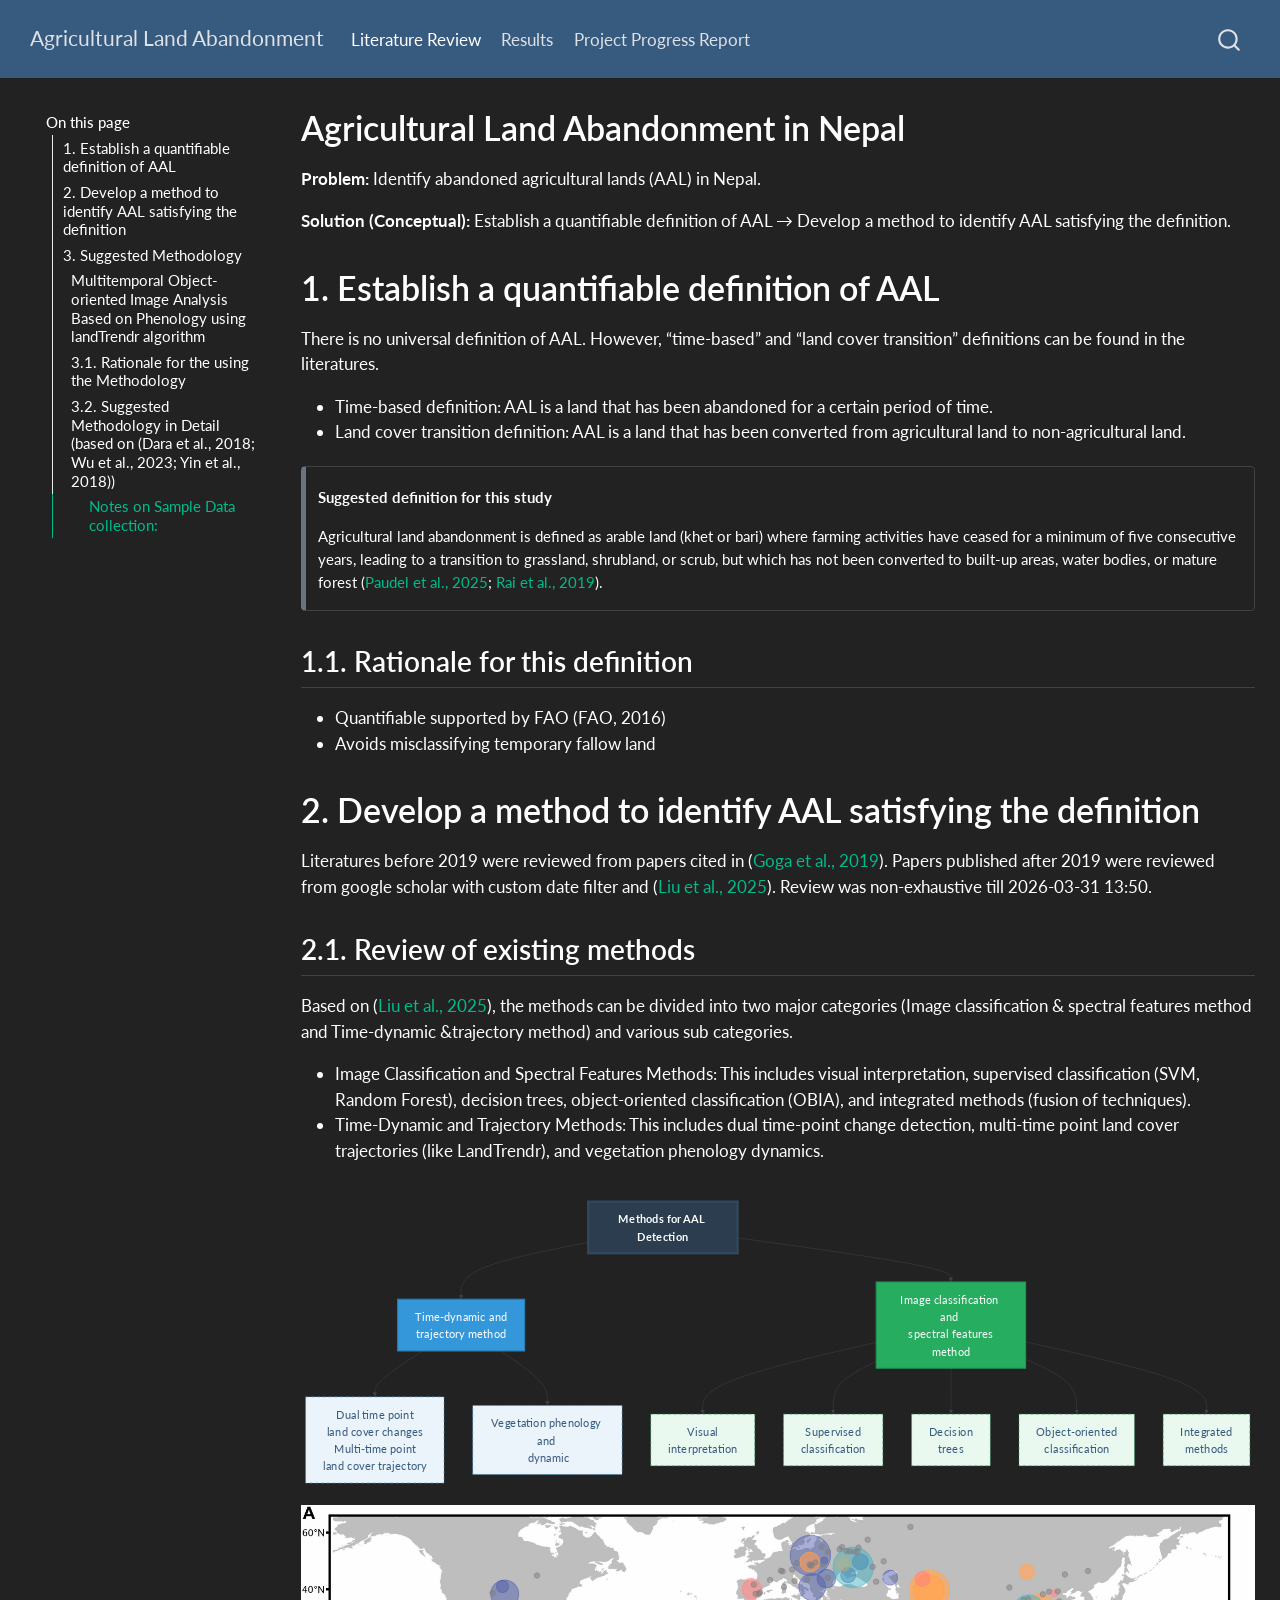
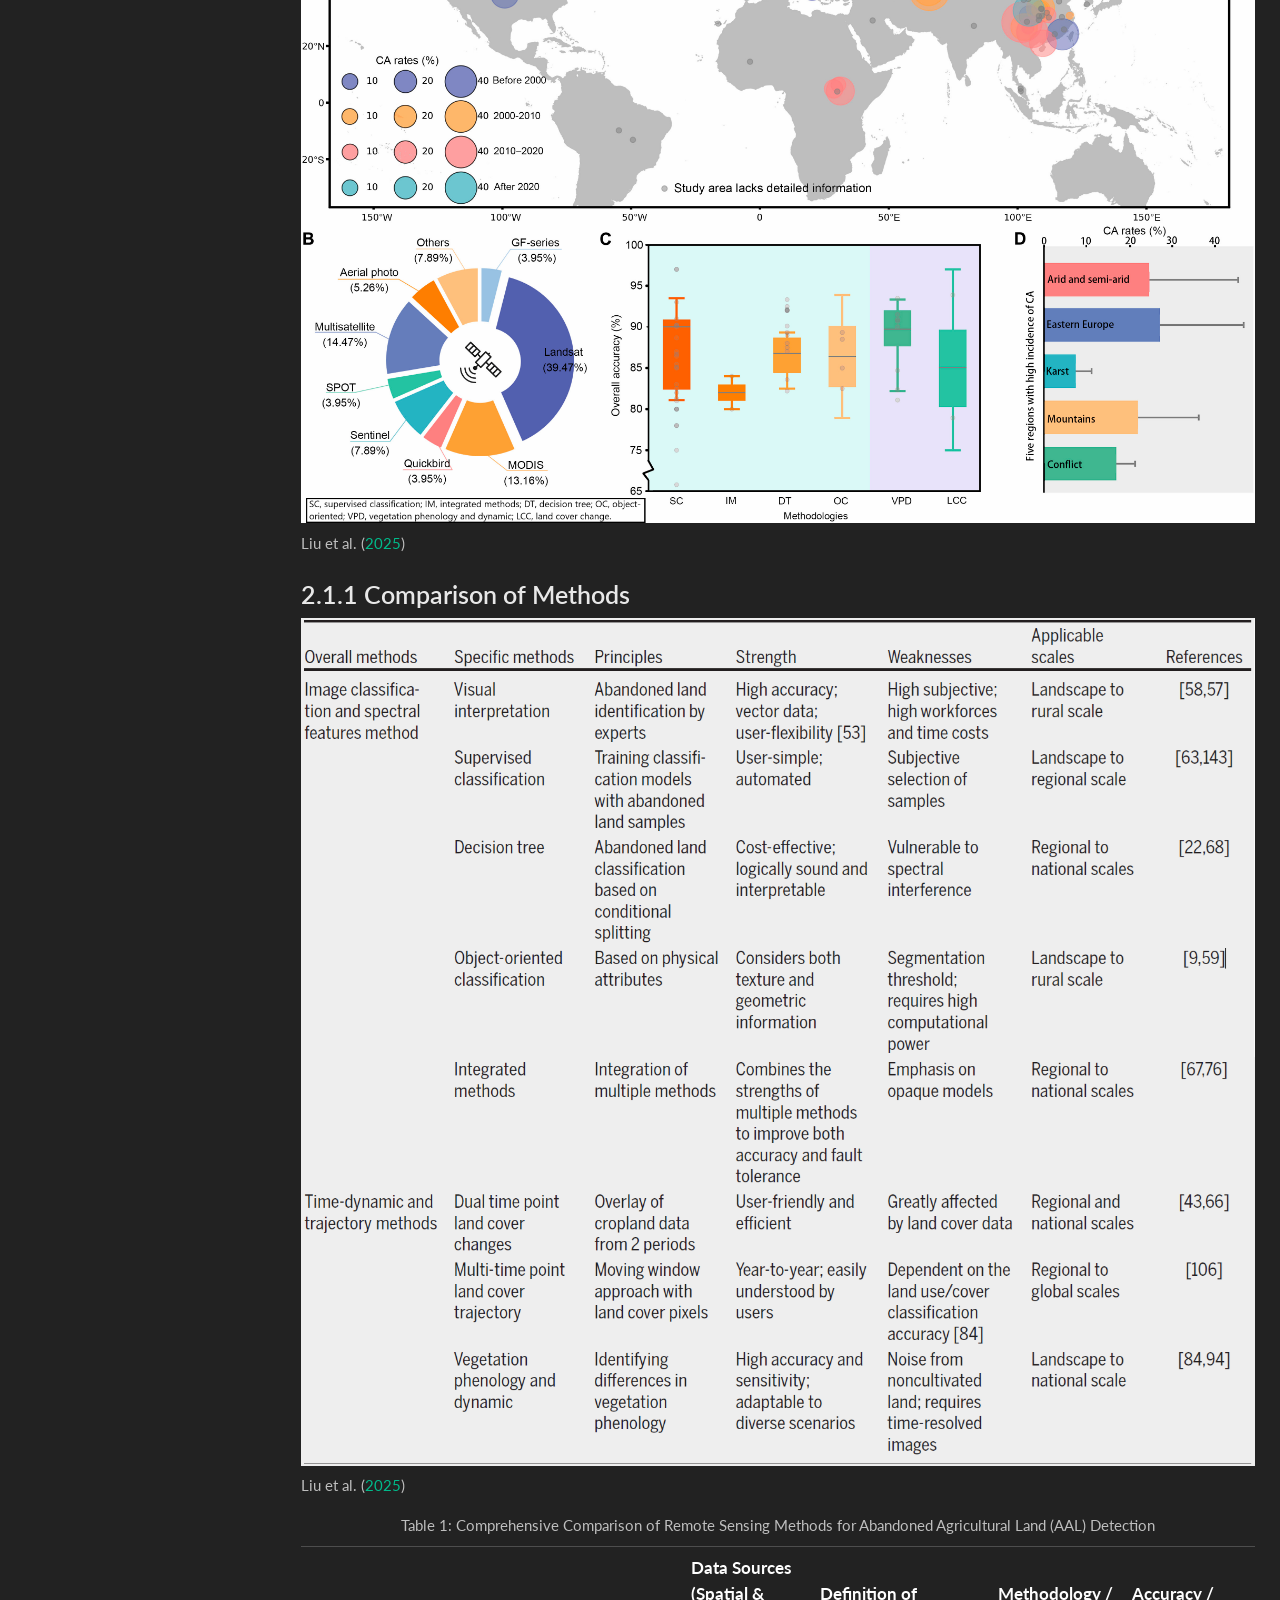
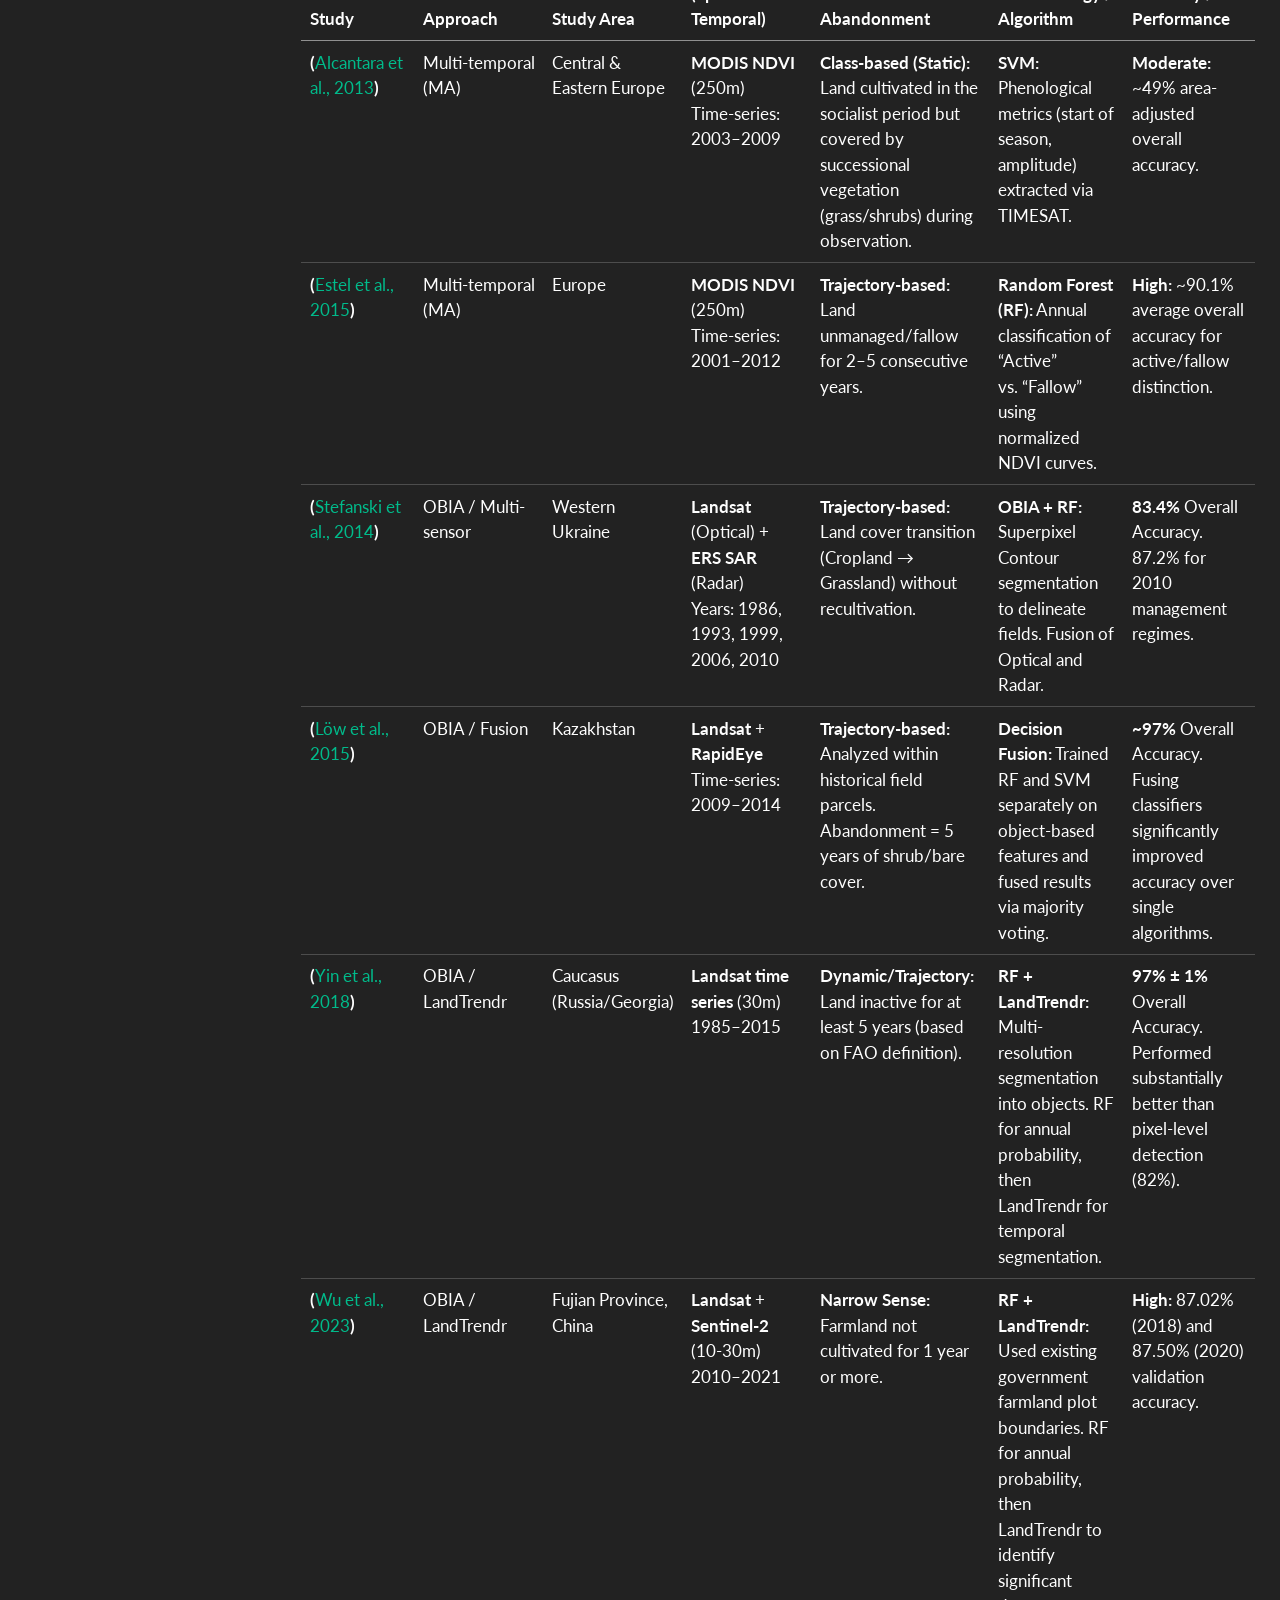
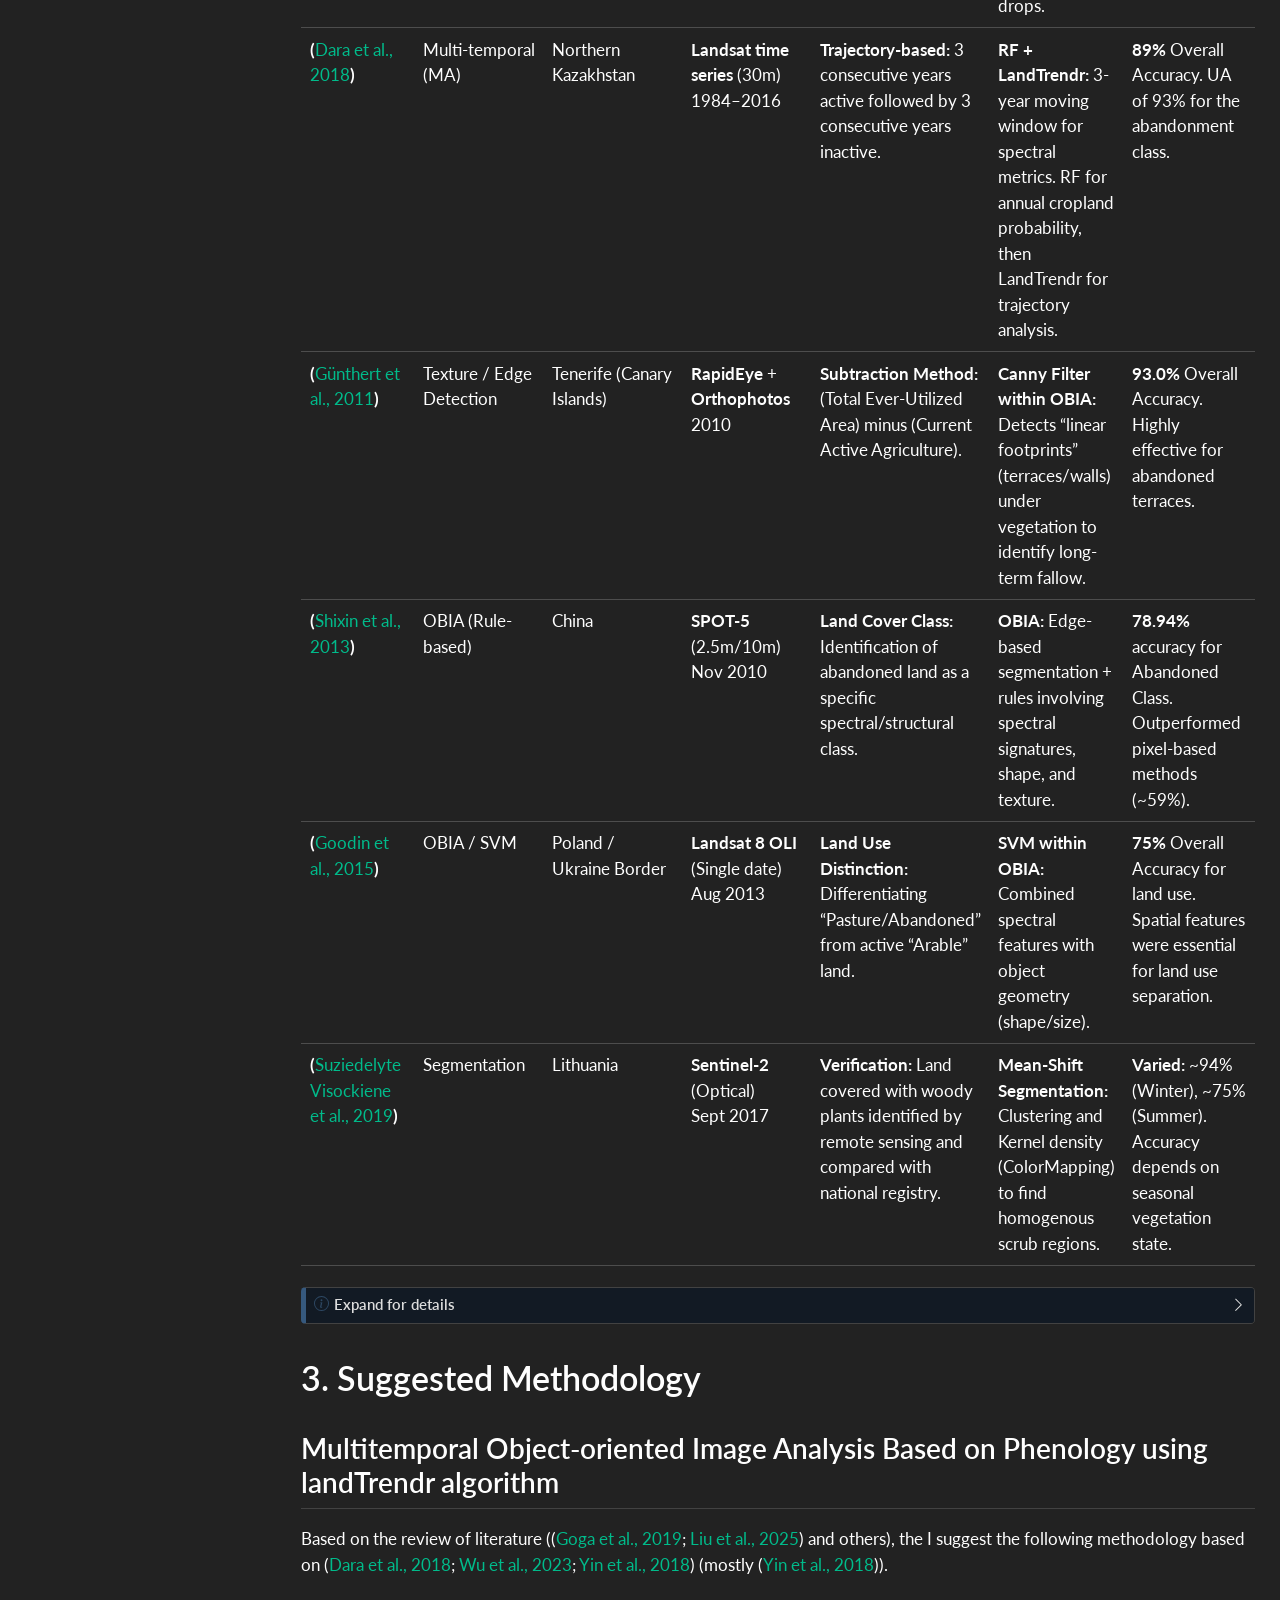
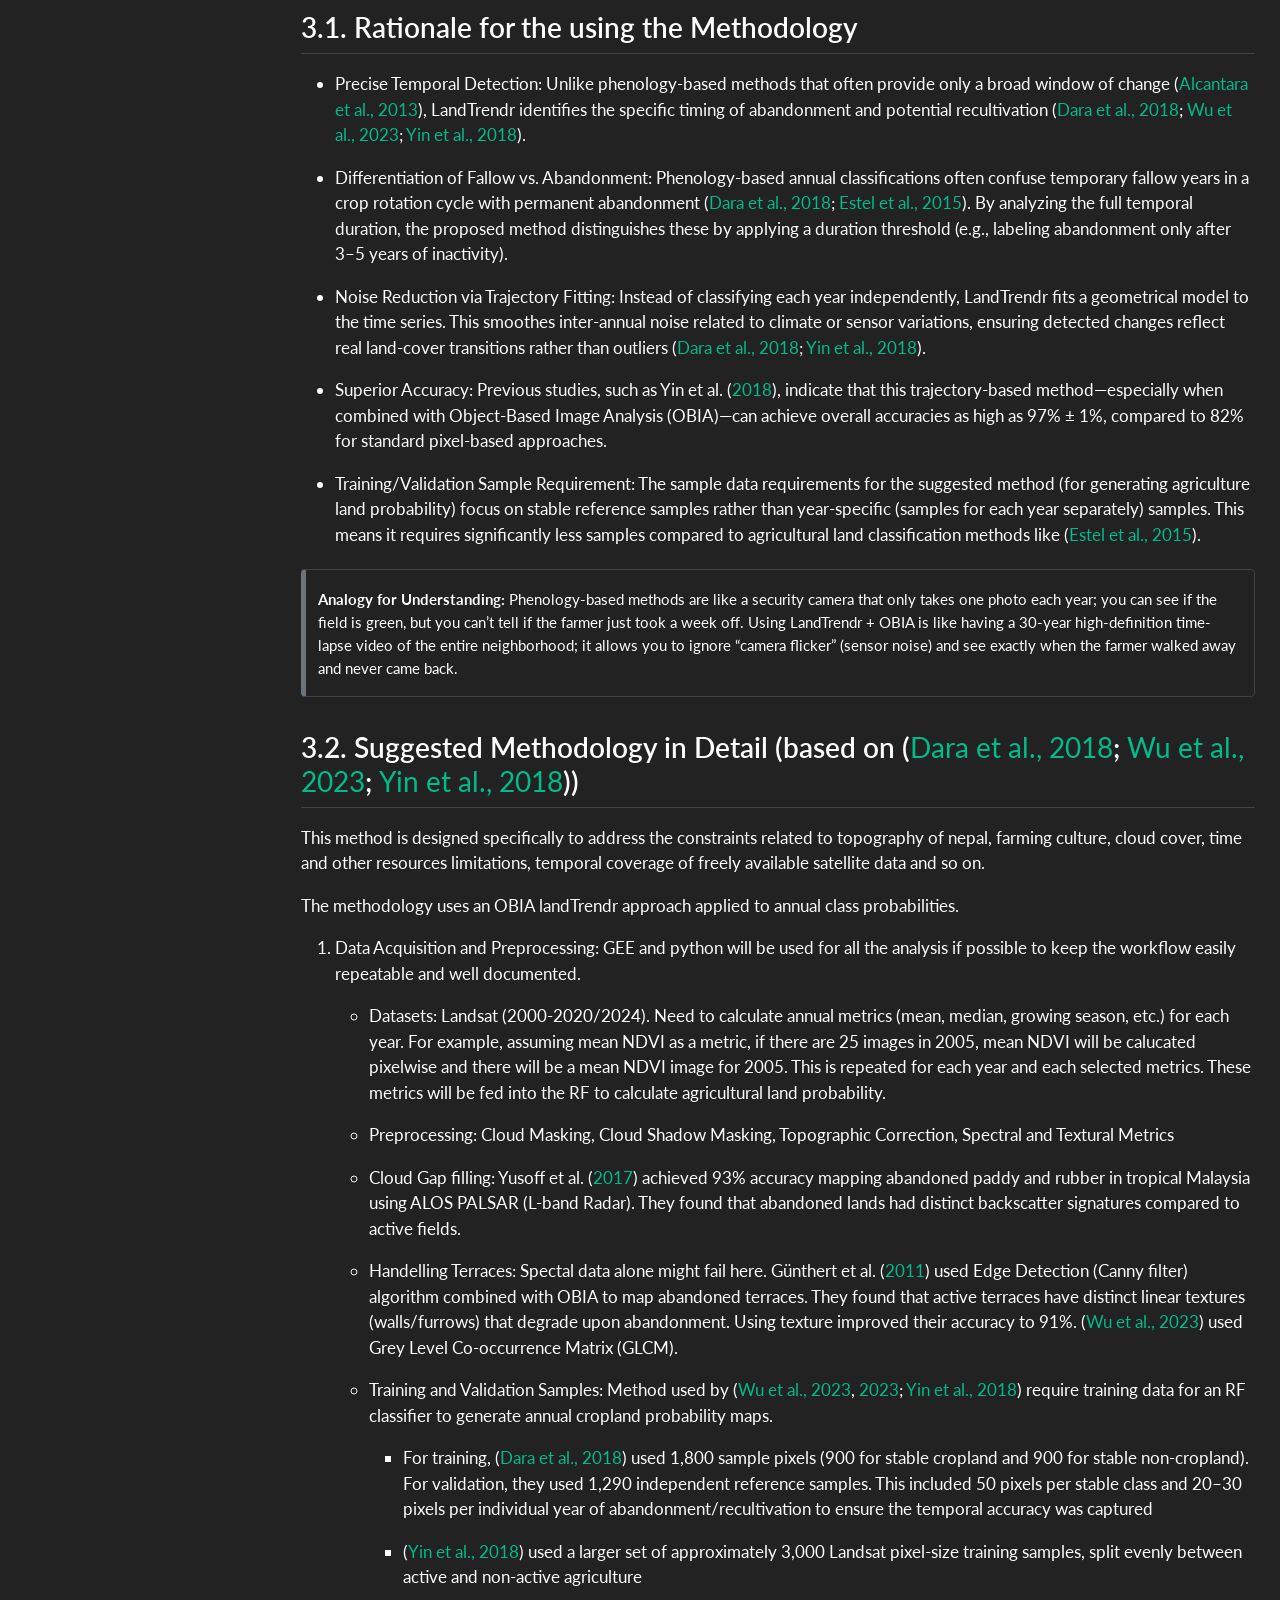
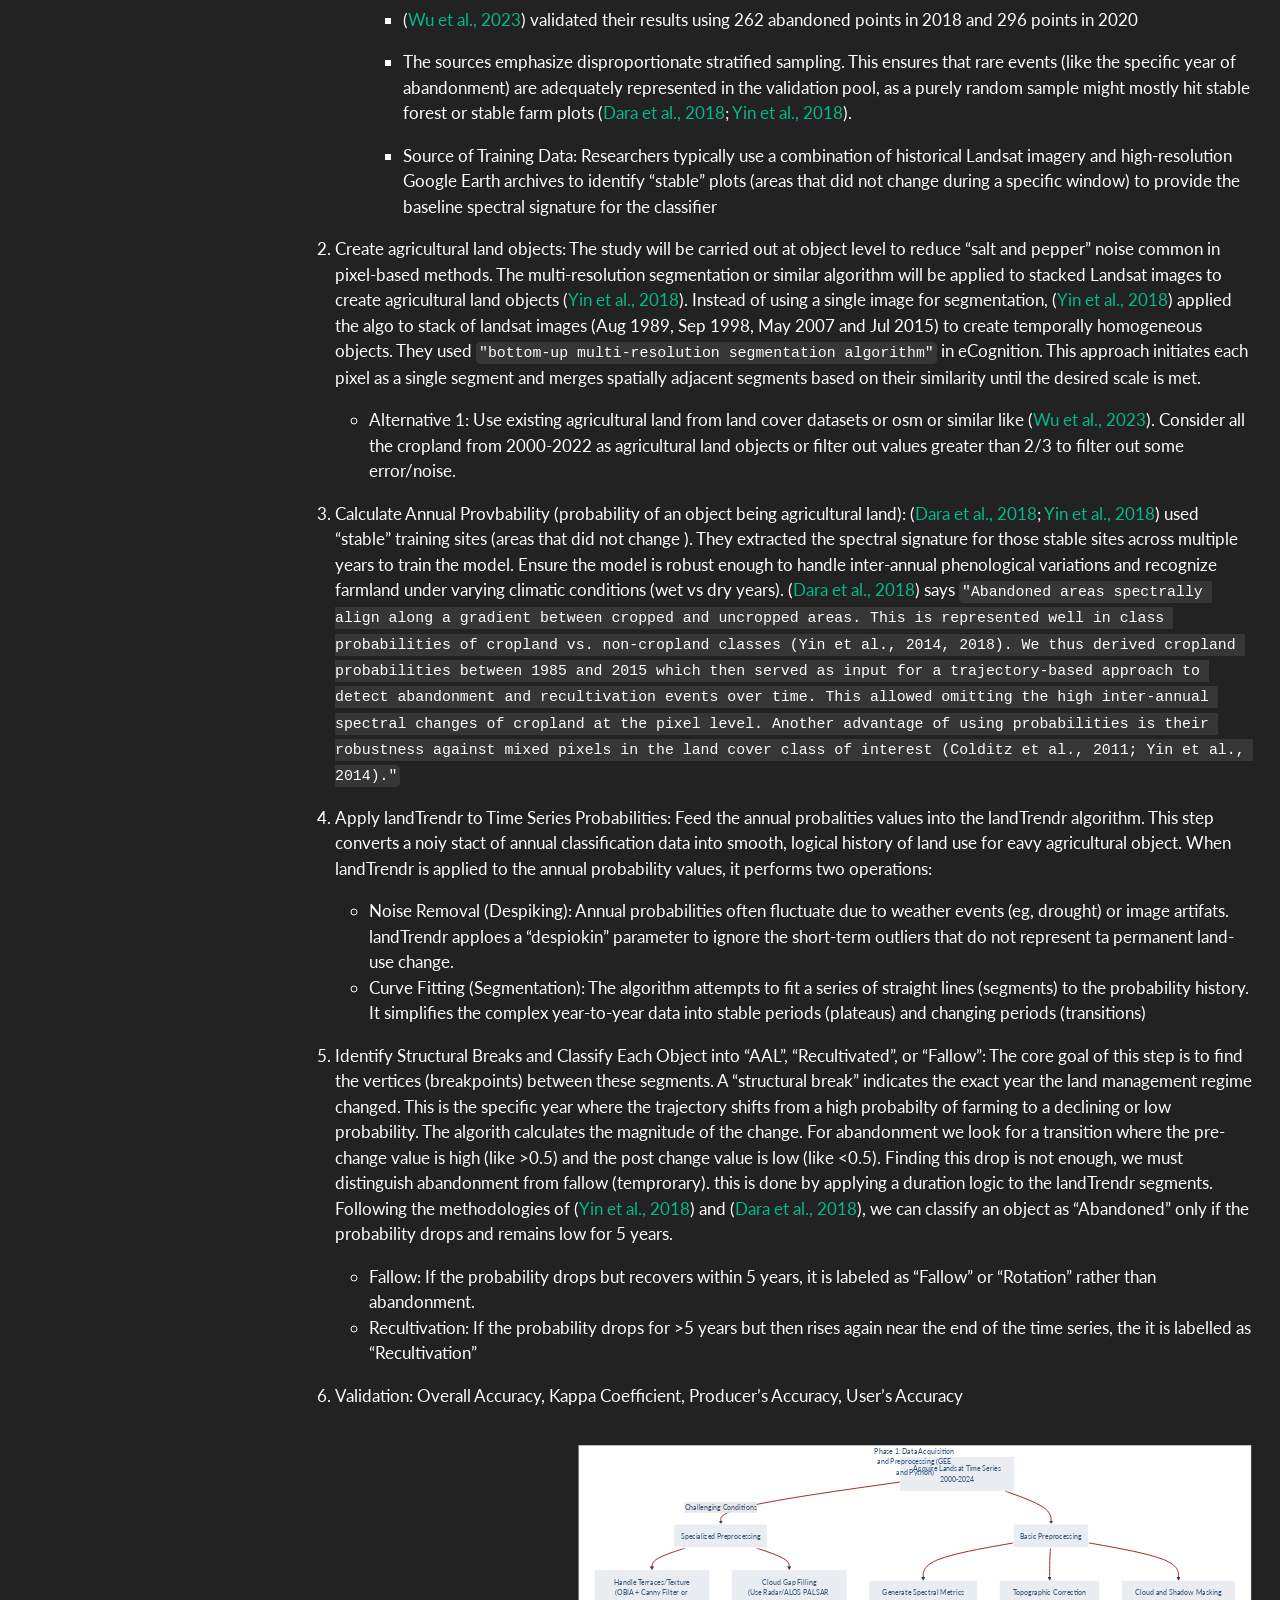
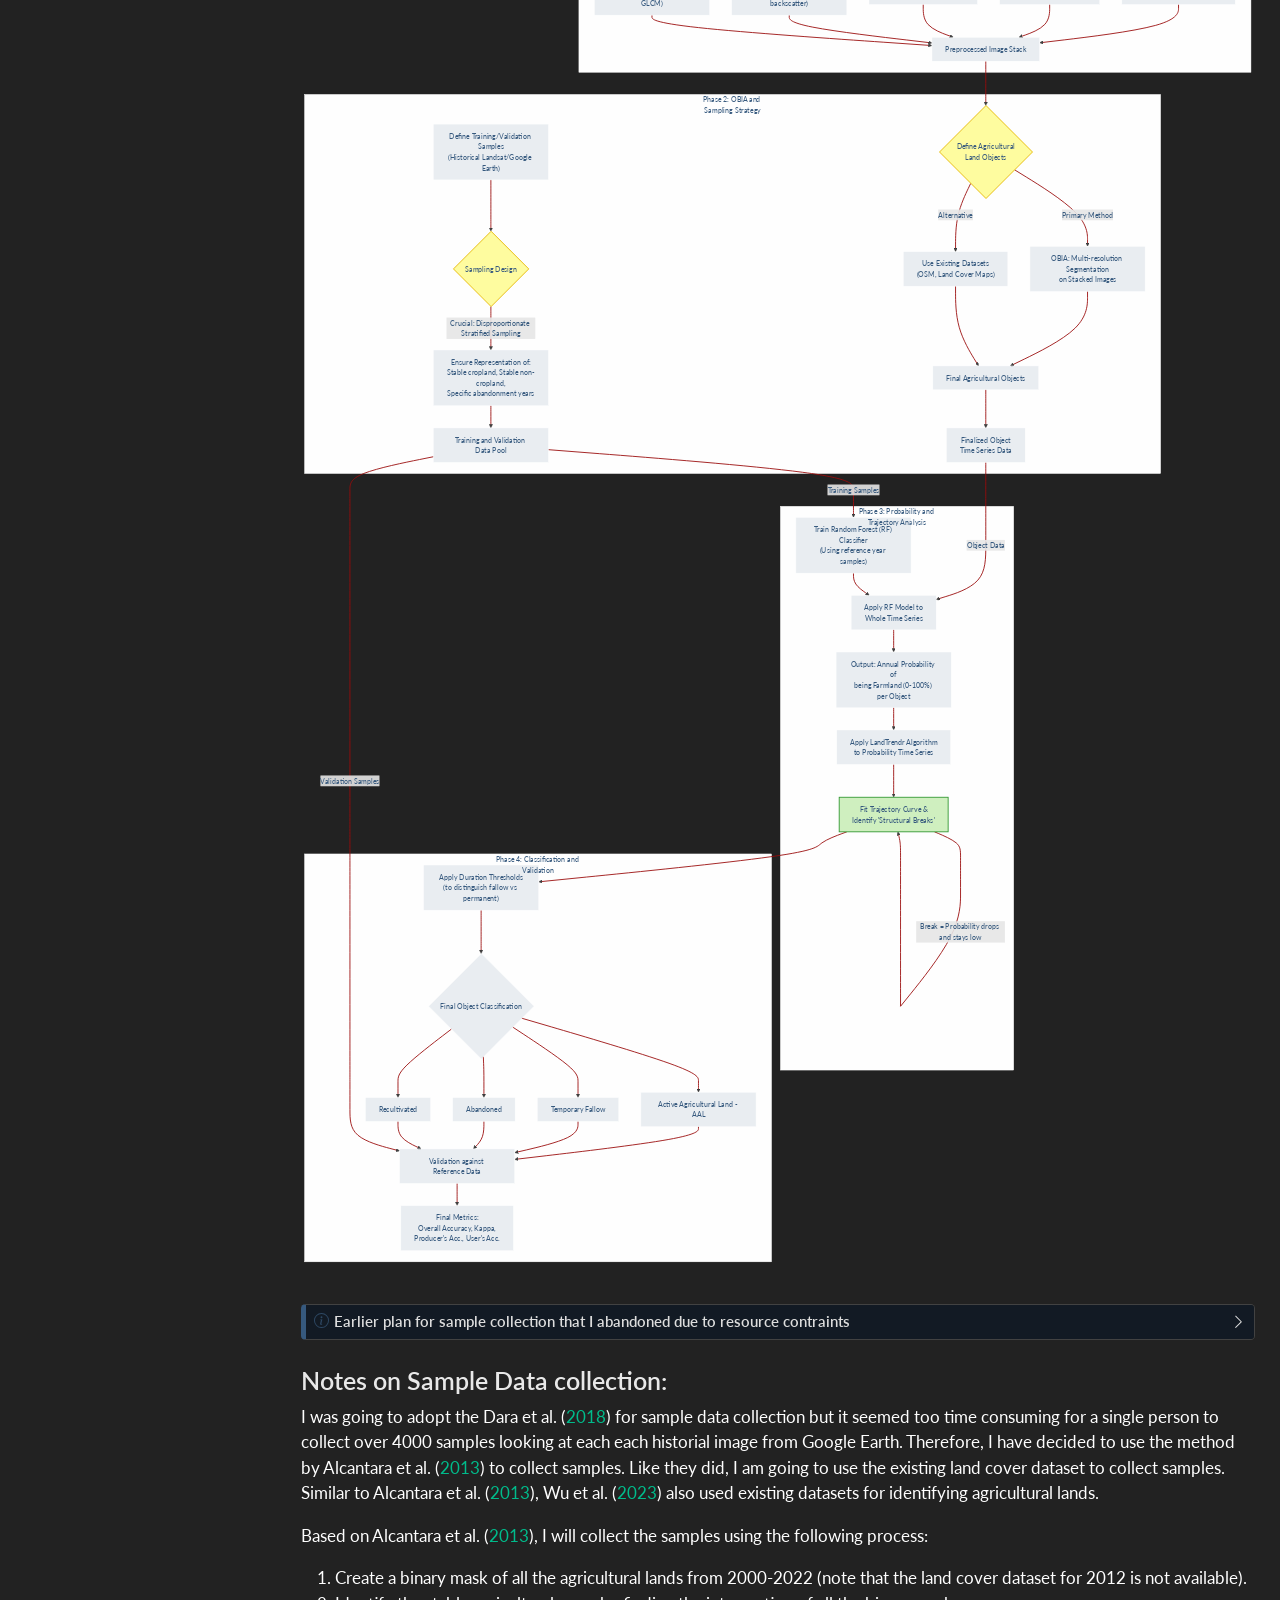
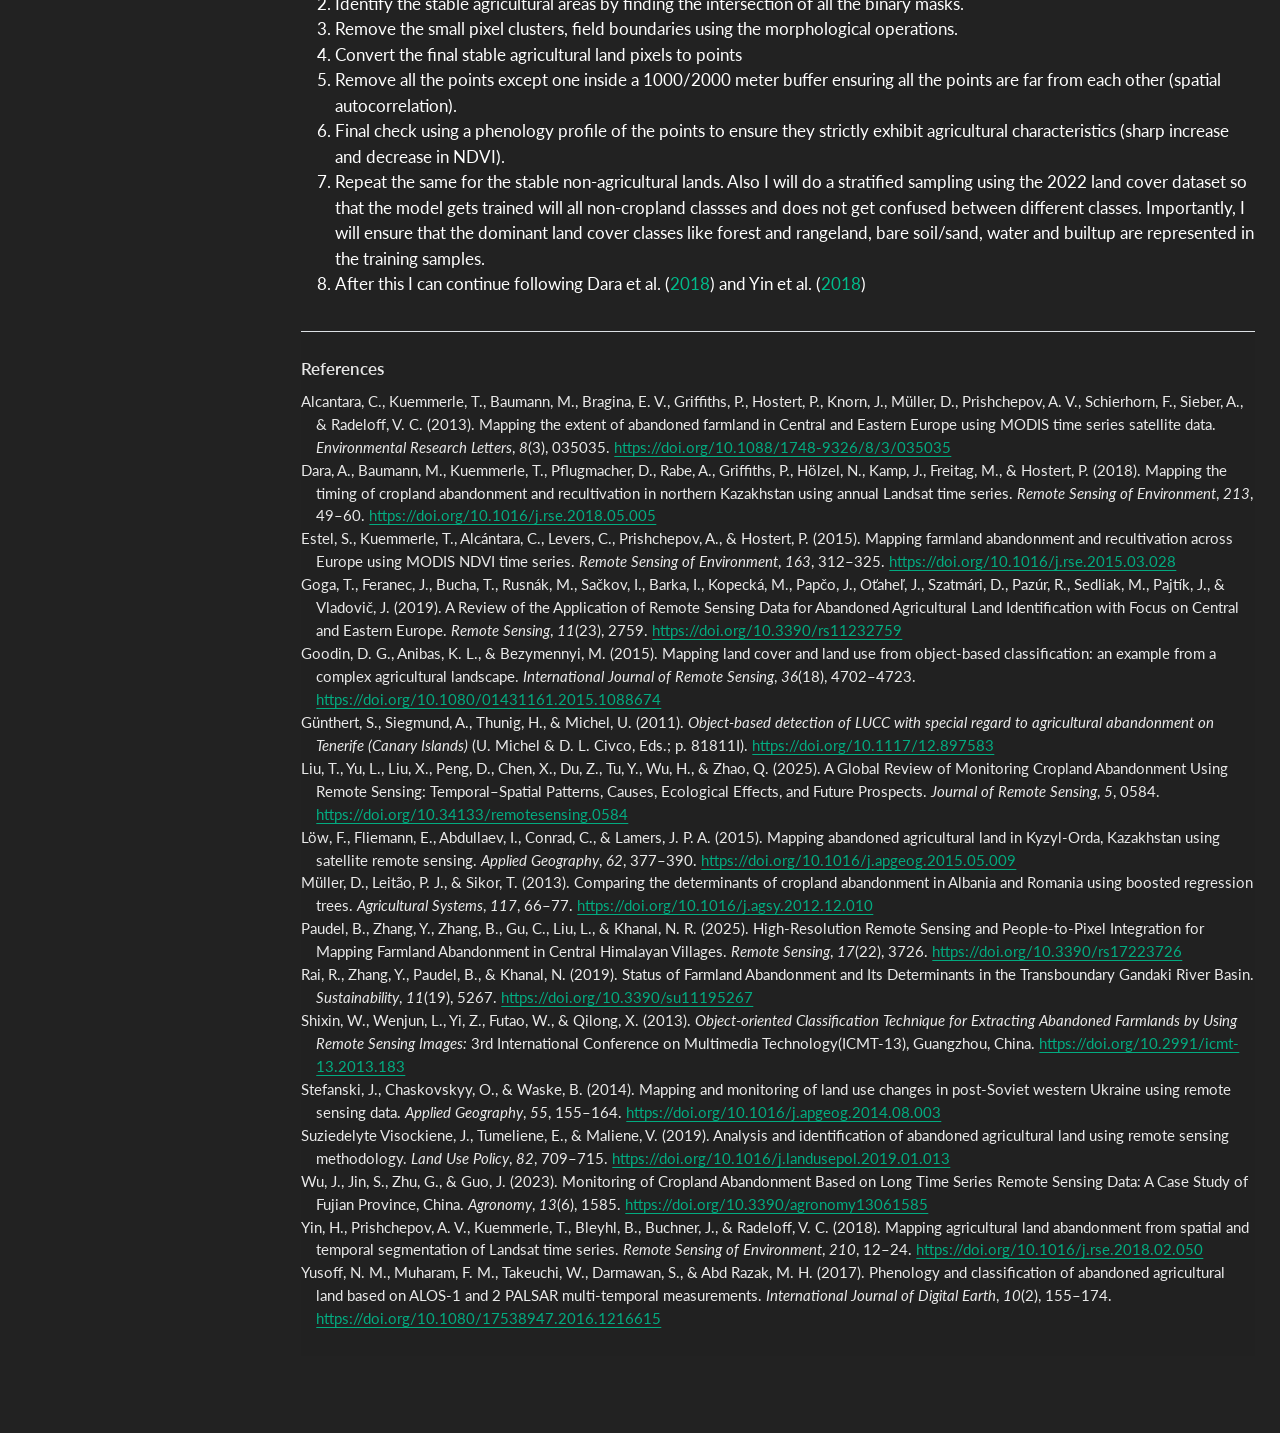
==== commit 904c4e5b: "add a progress tracker for the project as a quarto document" ====
--- a/docs/index.html
+++ b/docs/index.html
@@ -120,11 +120,15 @@
             <ul class="navbar-nav navbar-nav-scroll me-auto">
   <li class="nav-item">
     <a class="nav-link active" href="./index.html" aria-current="page"> 
-<span class="menu-text">Home</span></a>
+<span class="menu-text">Literature Review</span></a>
   </li>  
   <li class="nav-item">
     <a class="nav-link" href="./analysis.html"> 
-<span class="menu-text">Analysis &amp; Results</span></a>
+<span class="menu-text">Results</span></a>
+  </li>  
+  <li class="nav-item">
+    <a class="nav-link" href="./project_progress.html"> 
+<span class="menu-text">Project Progress Report</span></a>
   </li>  
 </ul>
           </div> <!-- /navcollapse -->
@@ -220,7 +224,7 @@
 </section>
 <section id="methods" class="level1">
 <h1>2. Develop a method to identify AAL satisfying the definition</h1>
-<p>Literatures before 2019 were reviewed from papers cited in <span class="citation" data-cites="gogaReviewApplicationRemote2019">(<a href="#ref-gogaReviewApplicationRemote2019" role="doc-biblioref">Goga et al., 2019</a>)</span>. Papers published after 2019 were reviewed from google scholar with custom date filter and <span class="citation" data-cites="liuGlobalReviewMonitoring2025a">(<a href="#ref-liuGlobalReviewMonitoring2025a" role="doc-biblioref">Liu et al., 2025</a>)</span>. Review was non-exhaustive till 2026-03-30 11:38.</p>
+<p>Literatures before 2019 were reviewed from papers cited in <span class="citation" data-cites="gogaReviewApplicationRemote2019">(<a href="#ref-gogaReviewApplicationRemote2019" role="doc-biblioref">Goga et al., 2019</a>)</span>. Papers published after 2019 were reviewed from google scholar with custom date filter and <span class="citation" data-cites="liuGlobalReviewMonitoring2025a">(<a href="#ref-liuGlobalReviewMonitoring2025a" role="doc-biblioref">Liu et al., 2025</a>)</span>. Review was non-exhaustive till 2026-03-31 13:50.</p>
 <section id="review-of-existing-methods" class="level2">
 <h2 class="anchored" data-anchor-id="review-of-existing-methods">2.1. Review of existing methods</h2>
 <p>Based on <span class="citation" data-cites="liuGlobalReviewMonitoring2025a">(<a href="#ref-liuGlobalReviewMonitoring2025a" role="doc-biblioref">Liu et al., 2025</a>)</span>, the methods can be divided into two major categories (Image classification &amp; spectral features method and Time-dynamic &amp;trajectory method) and various sub categories.</p>
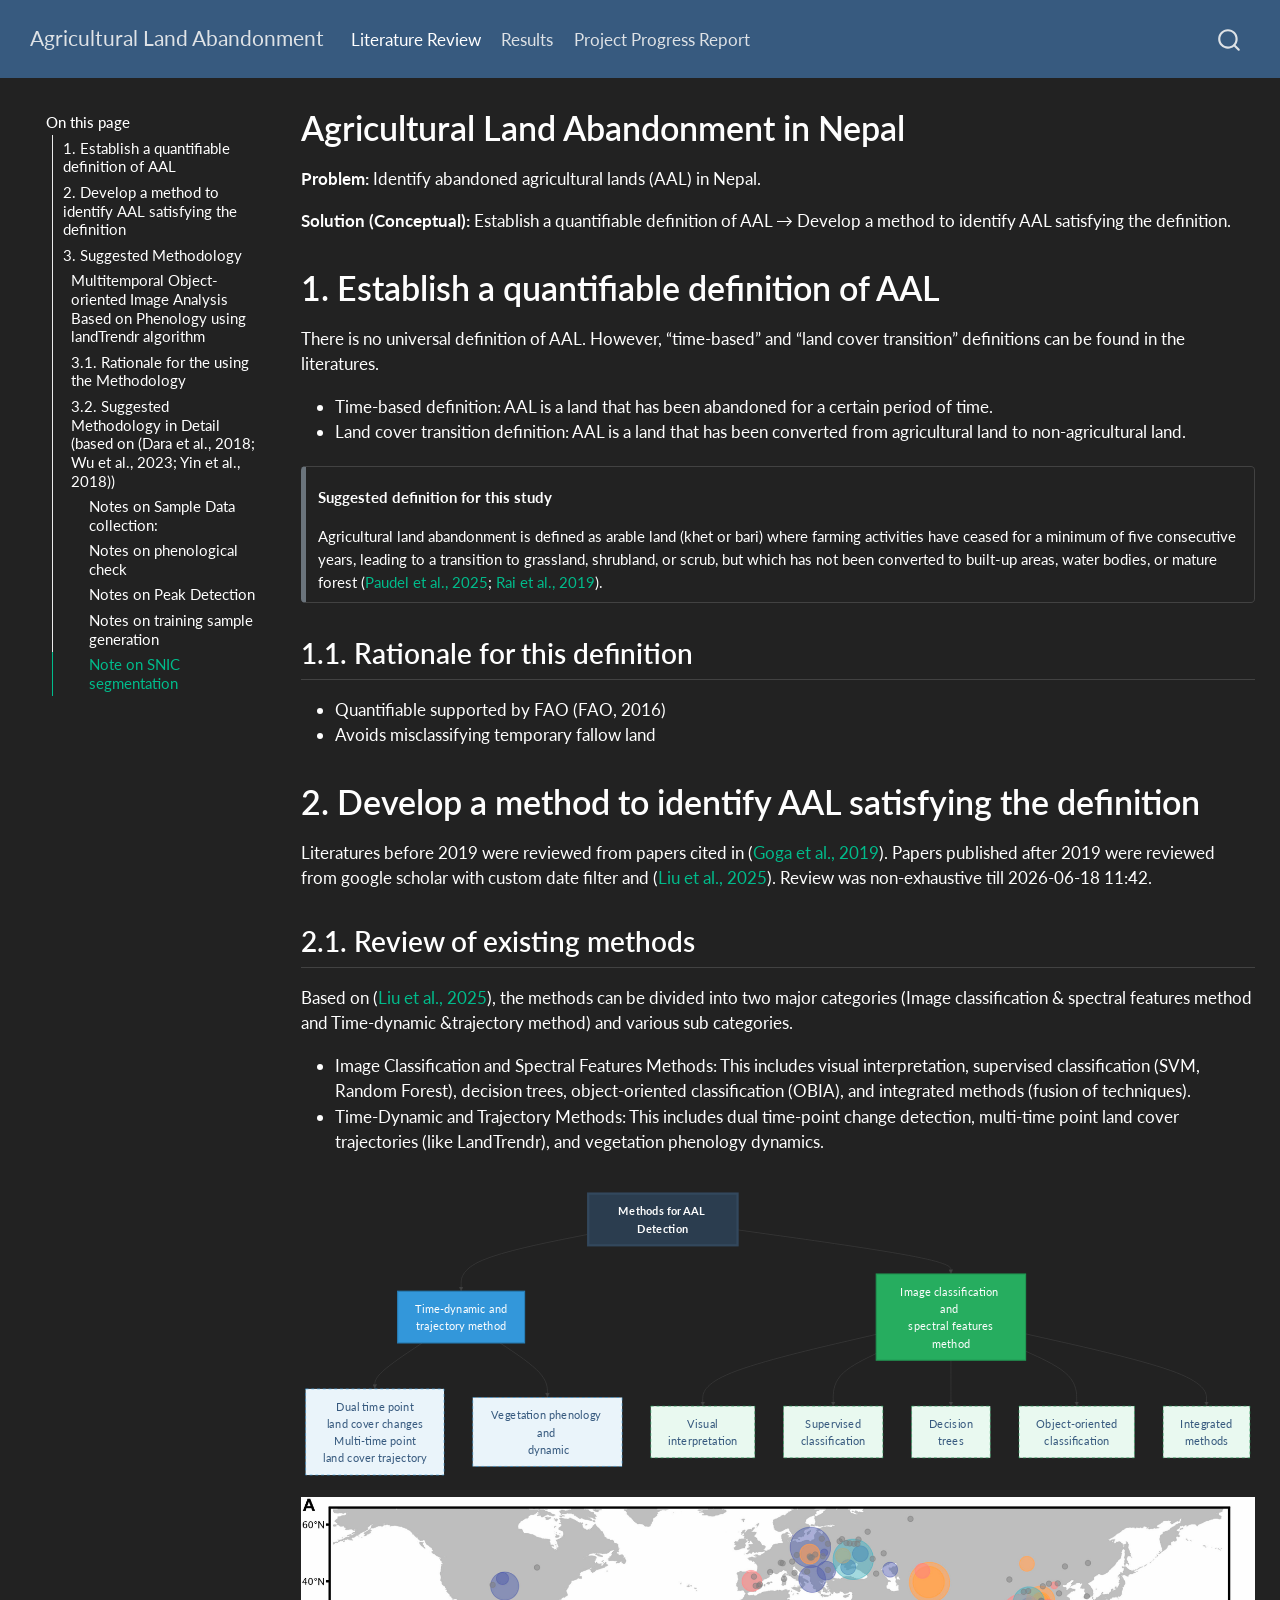
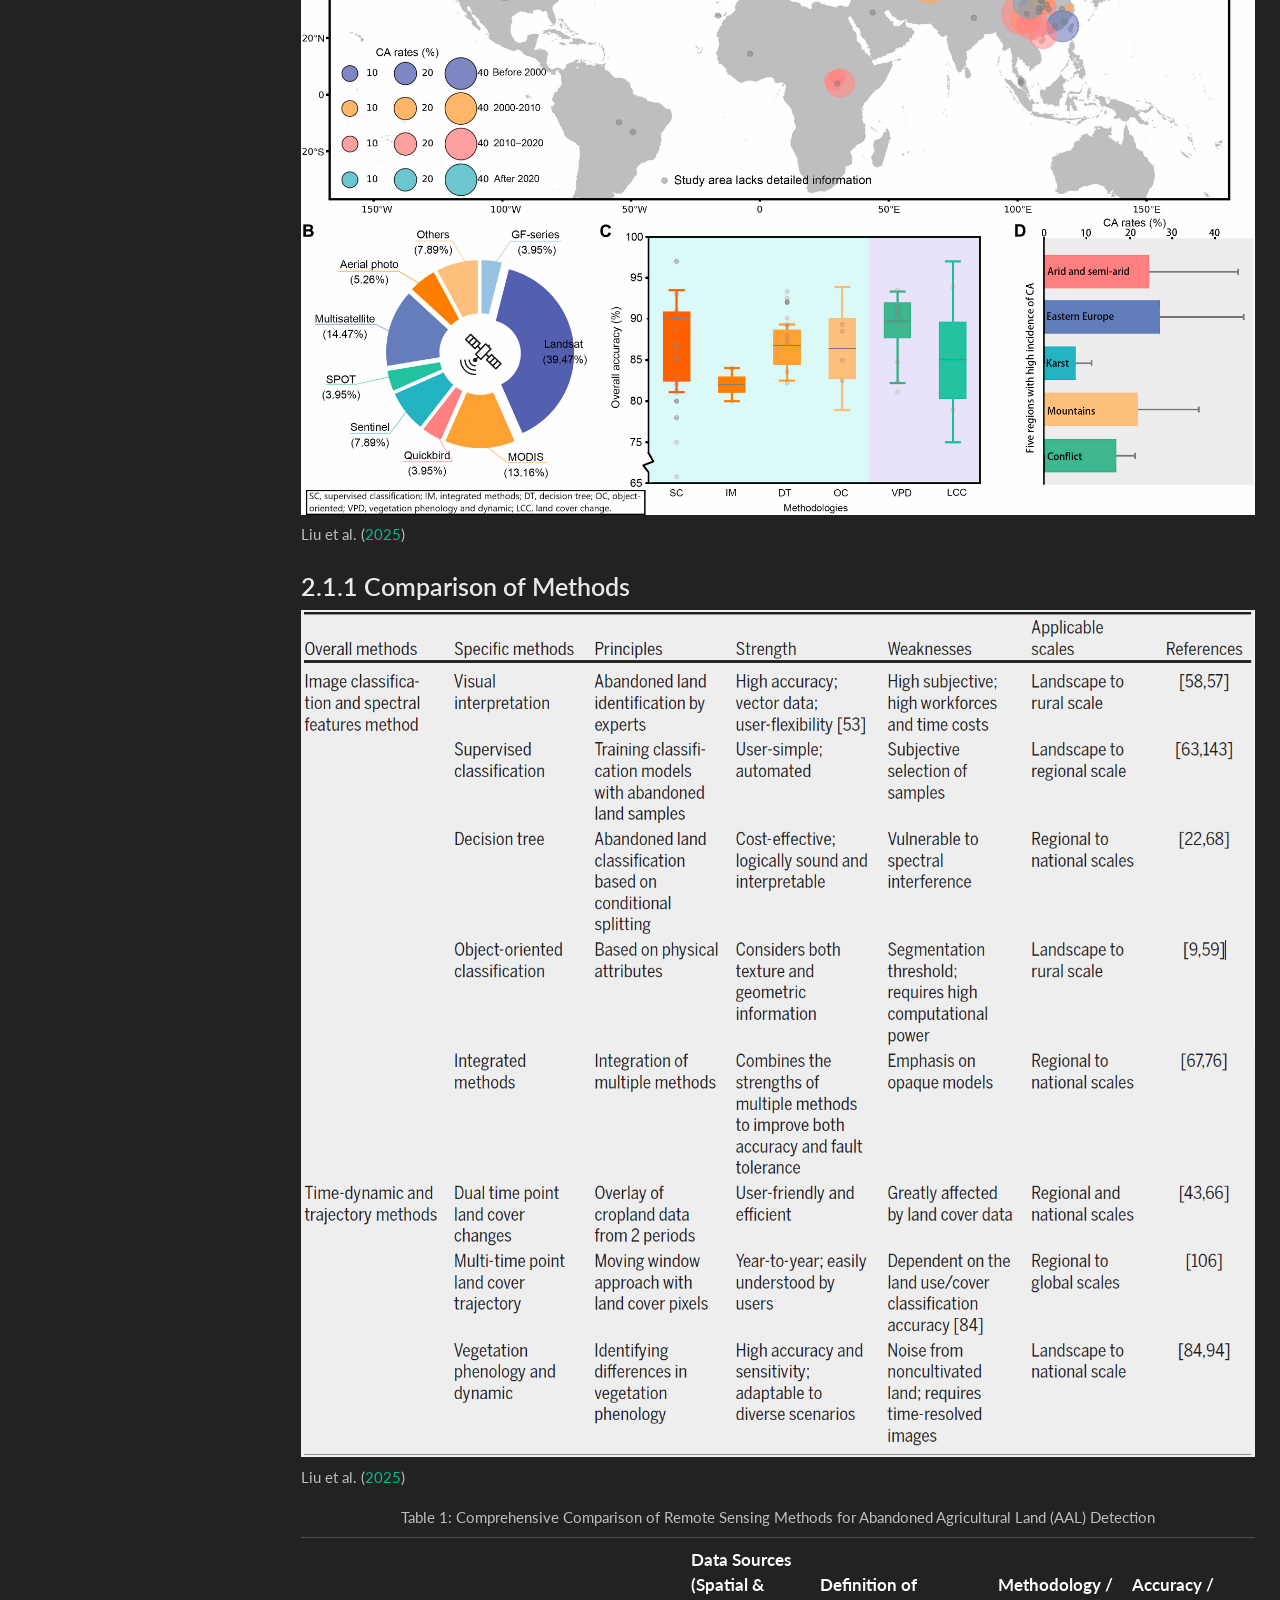
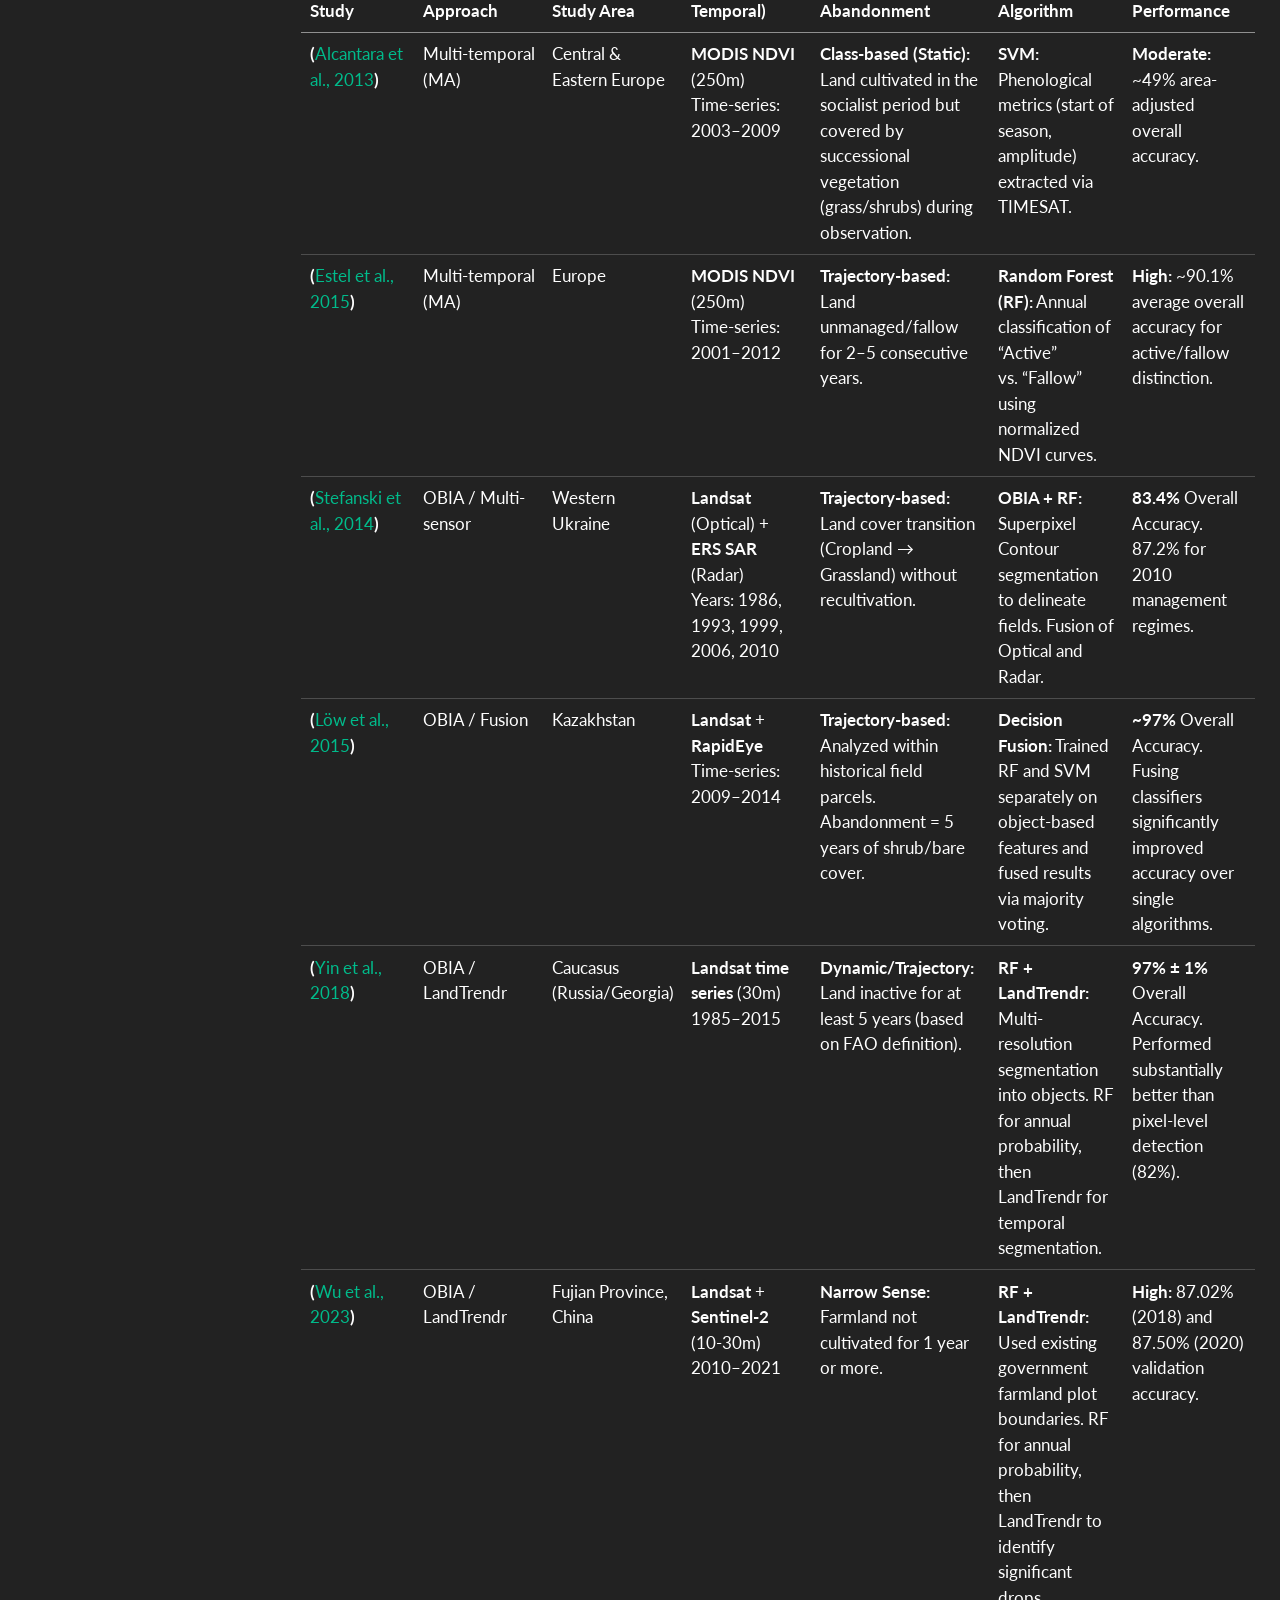
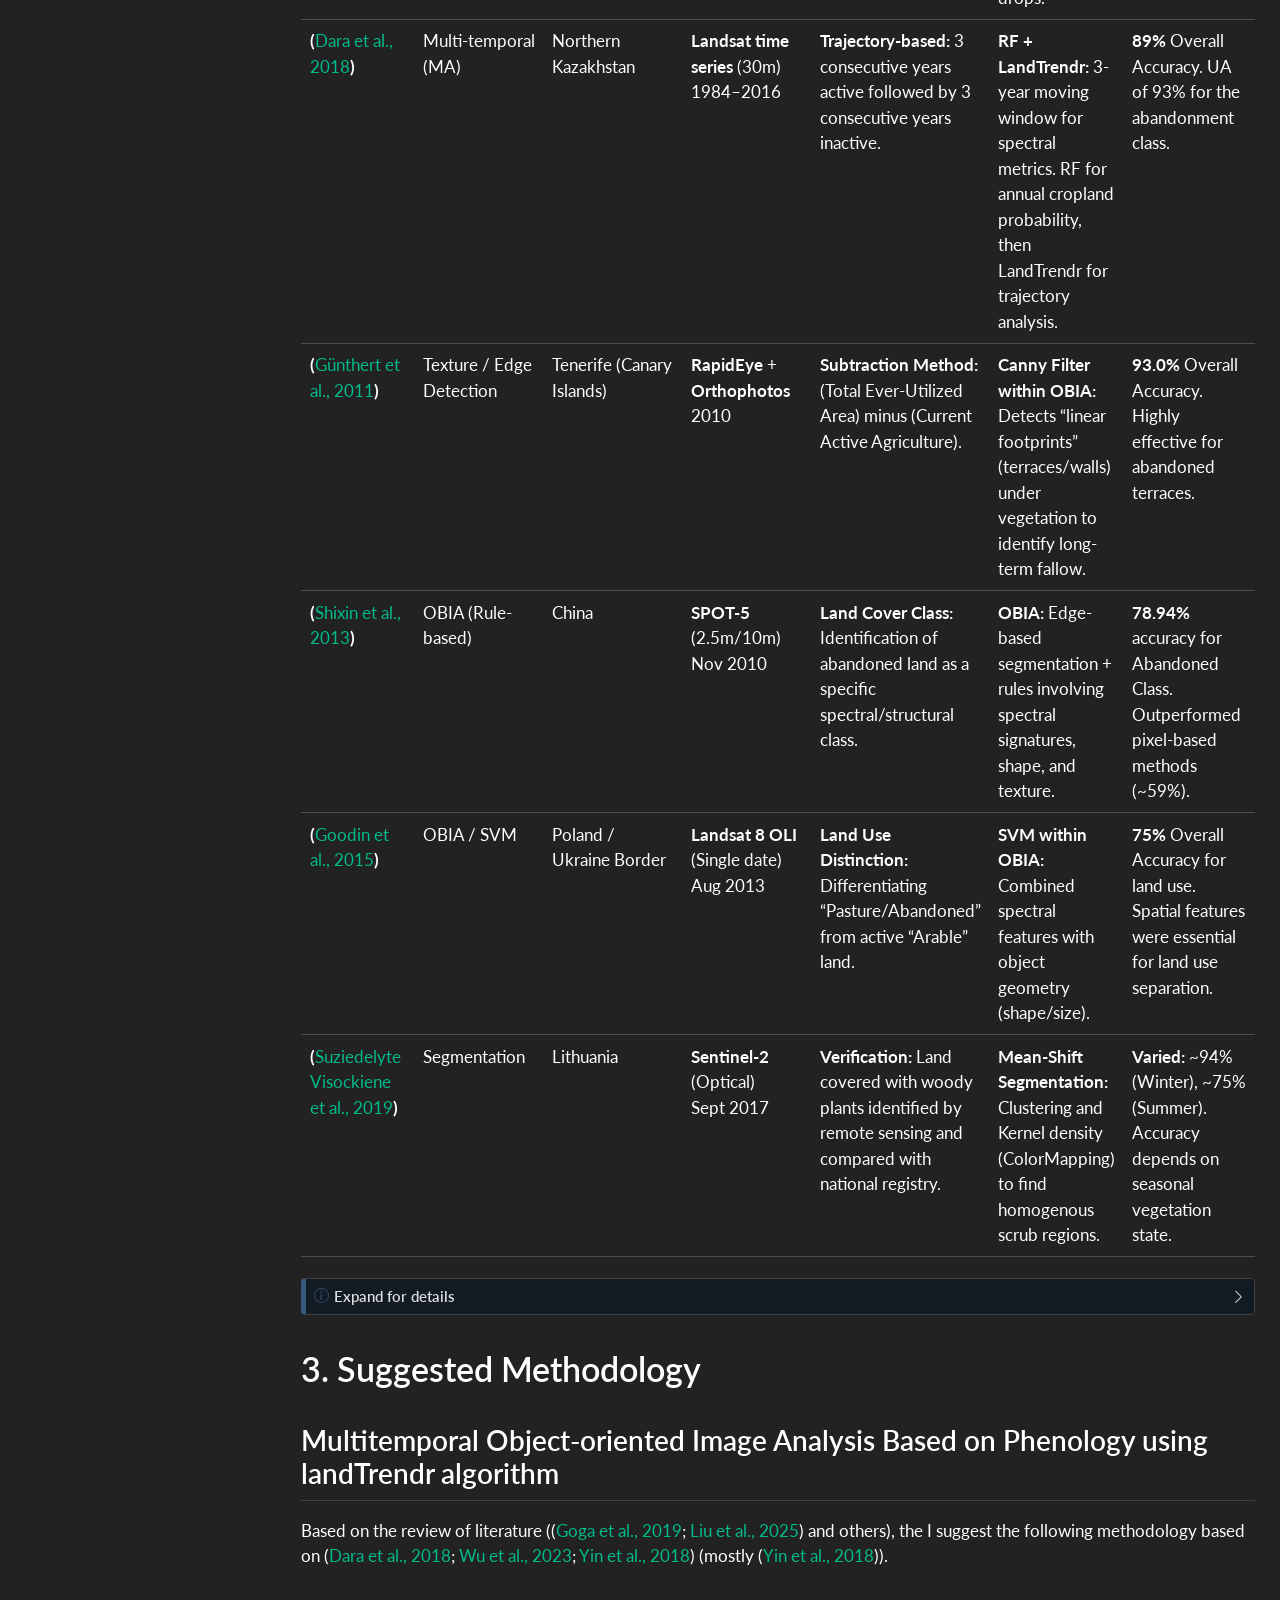
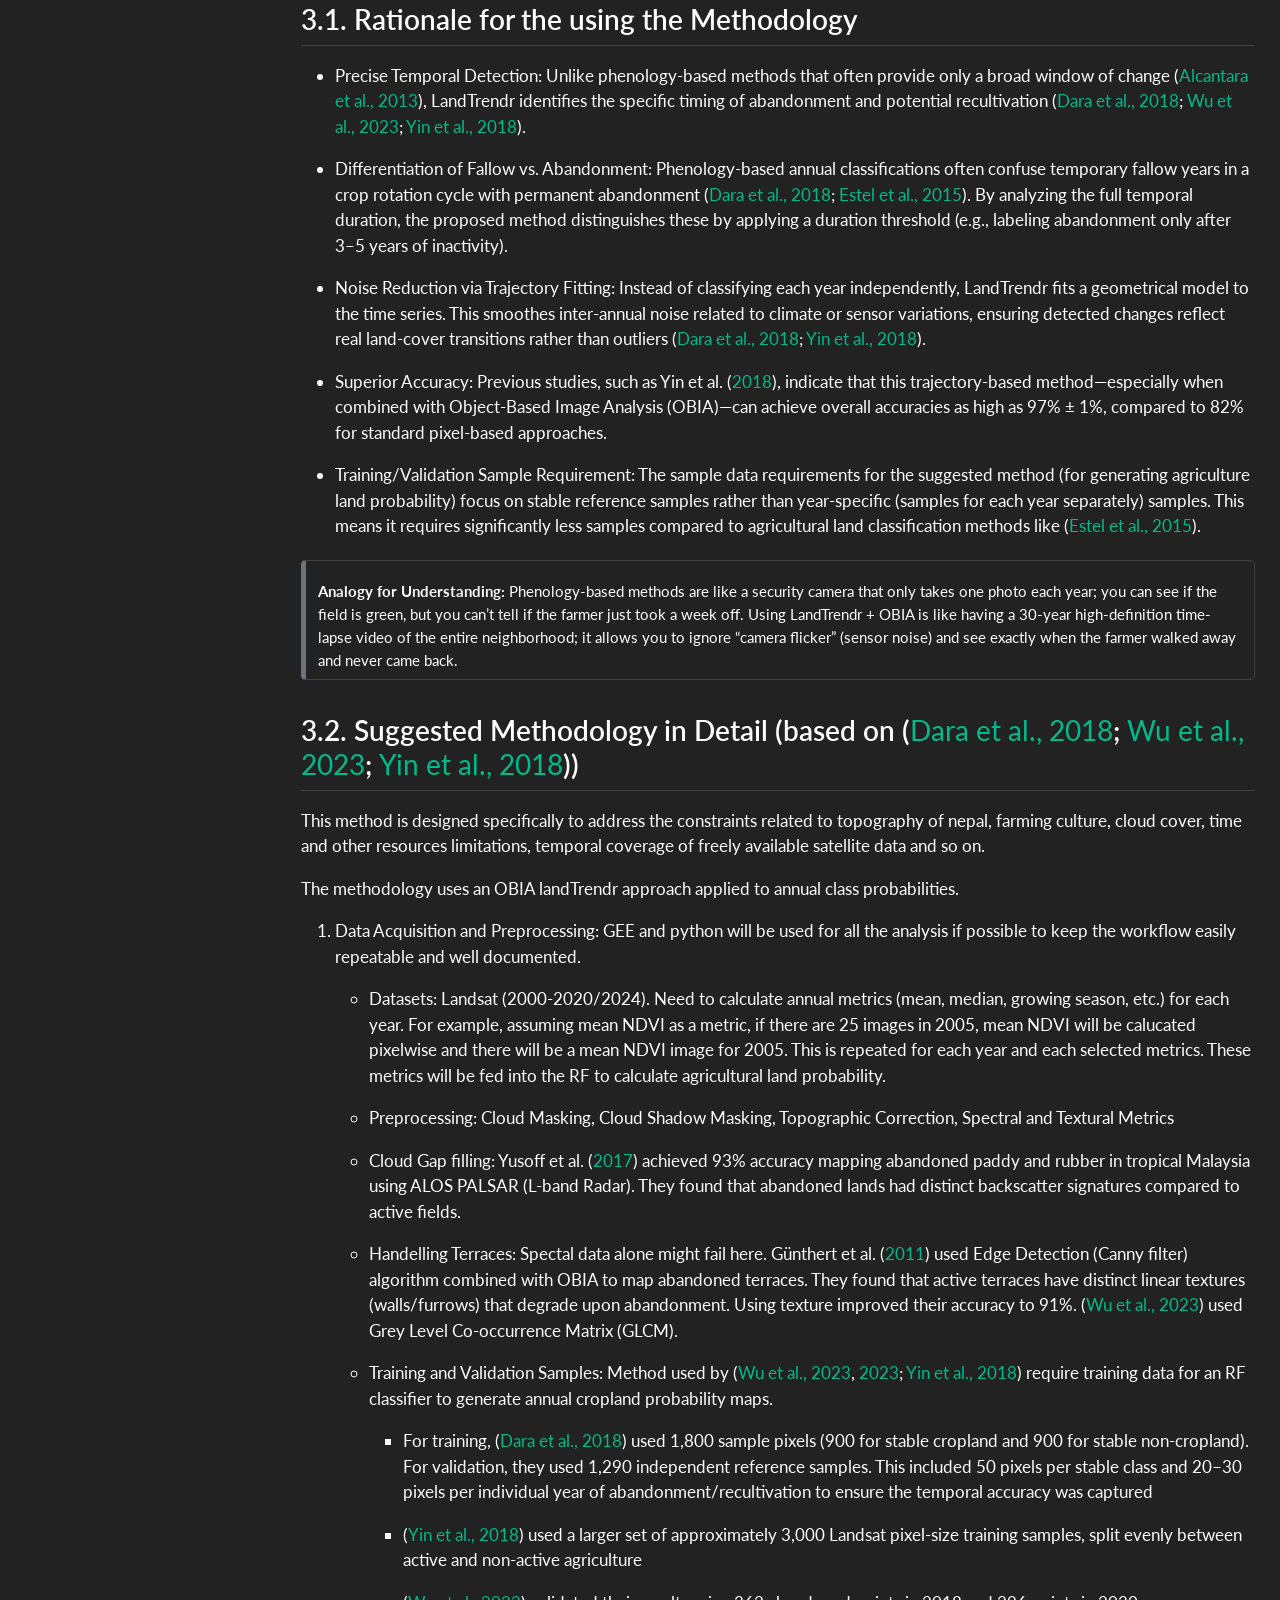
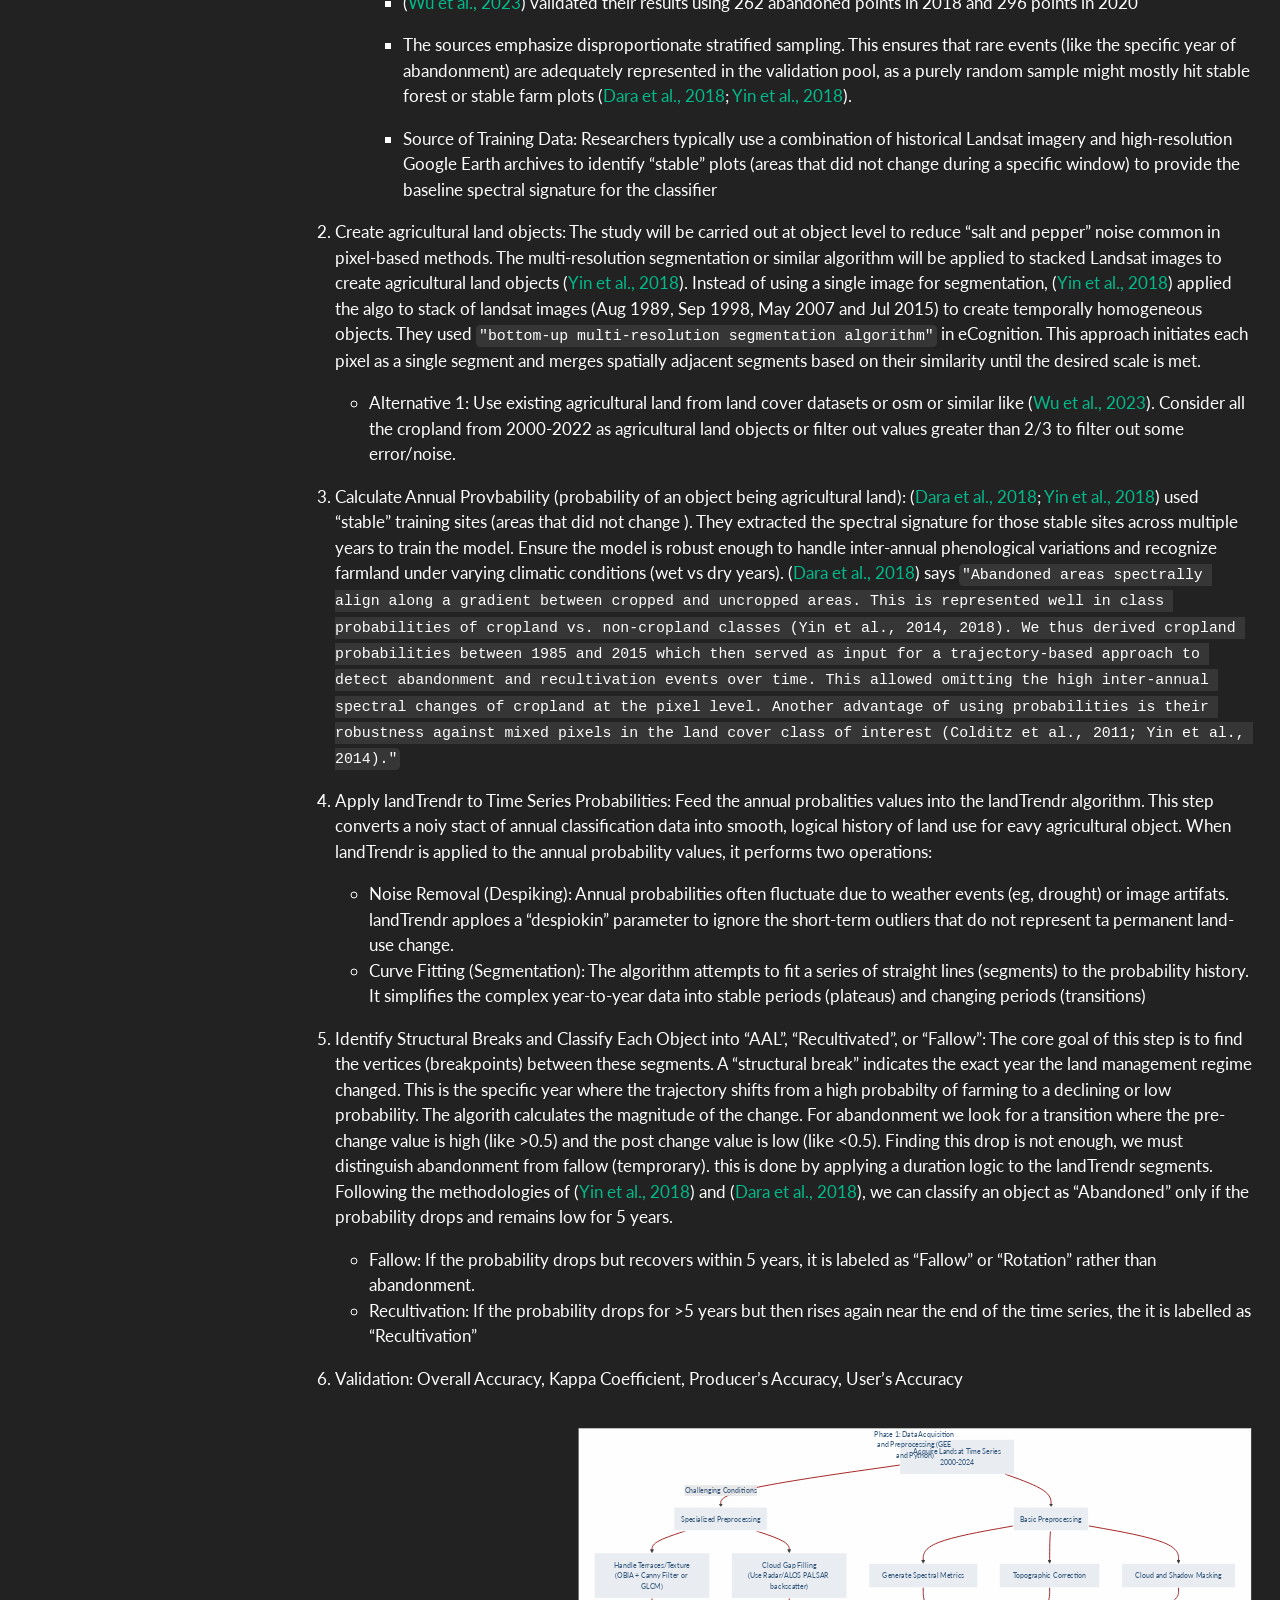
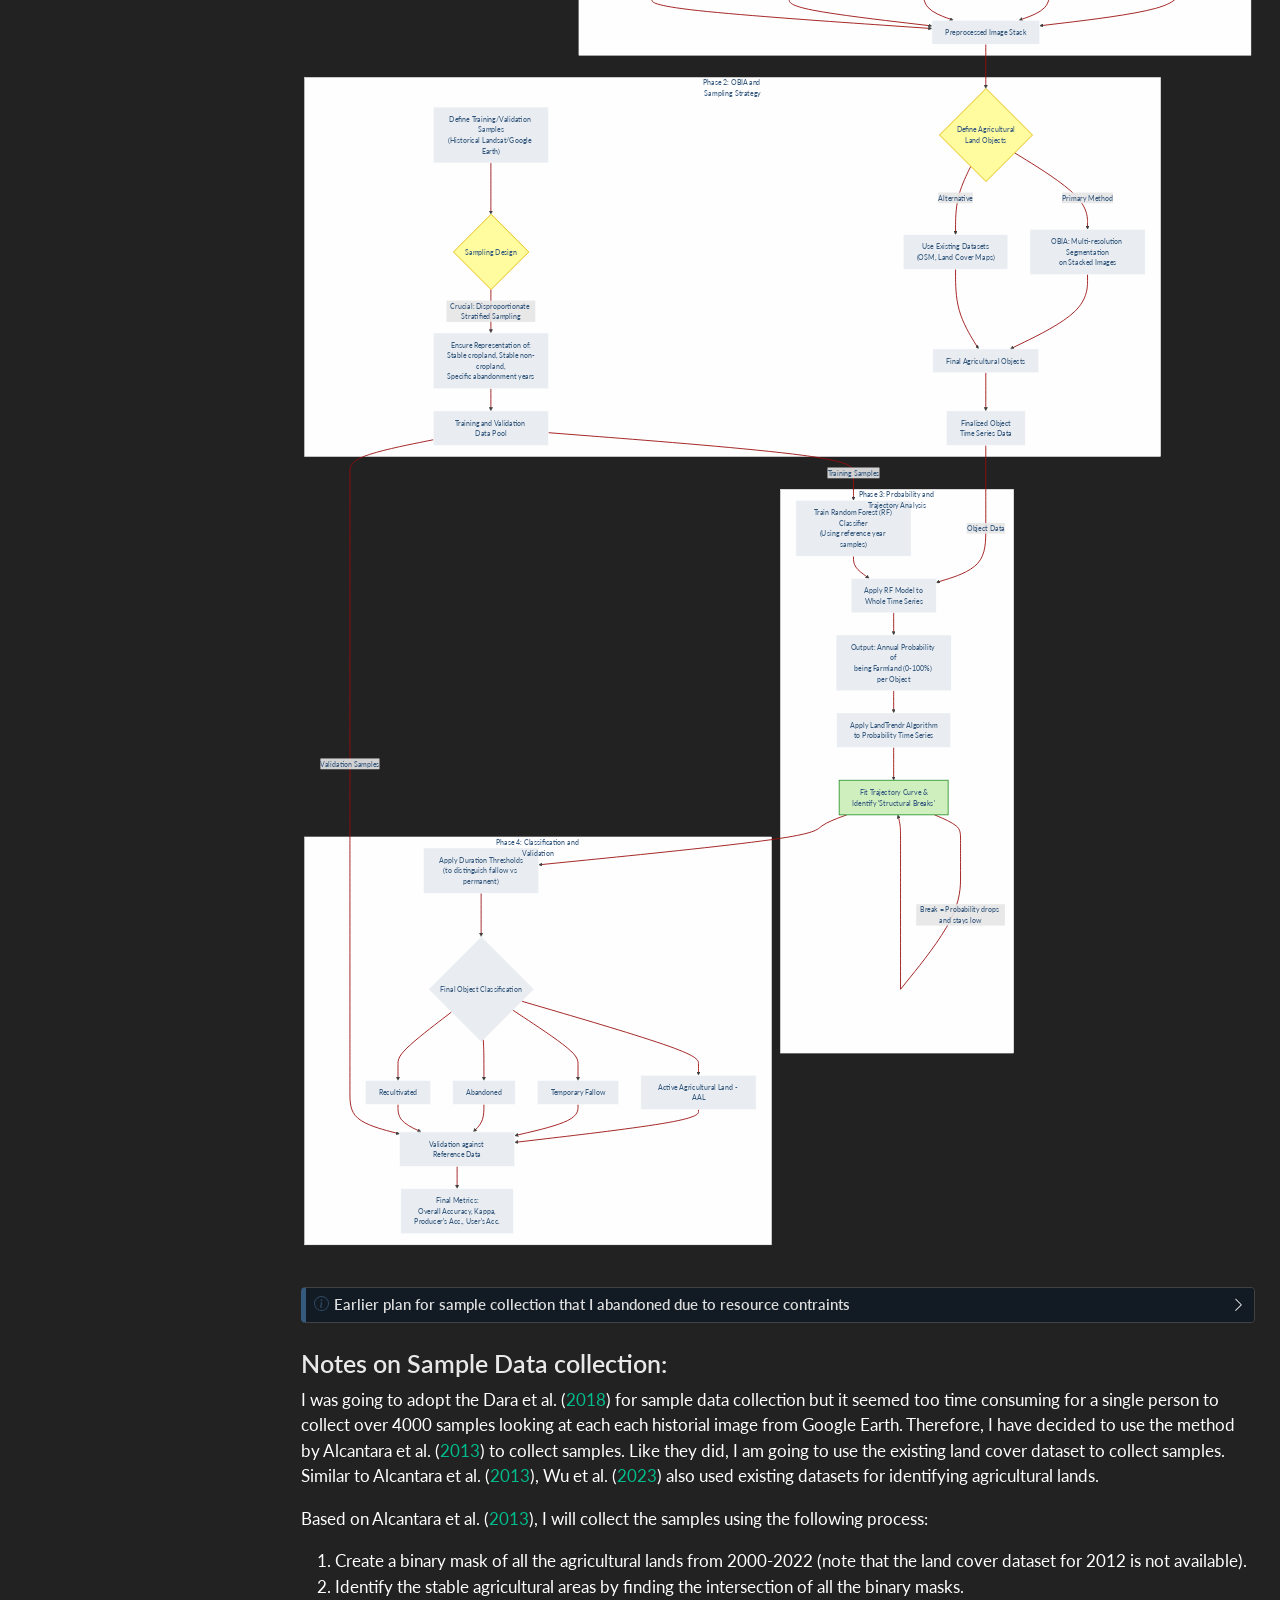
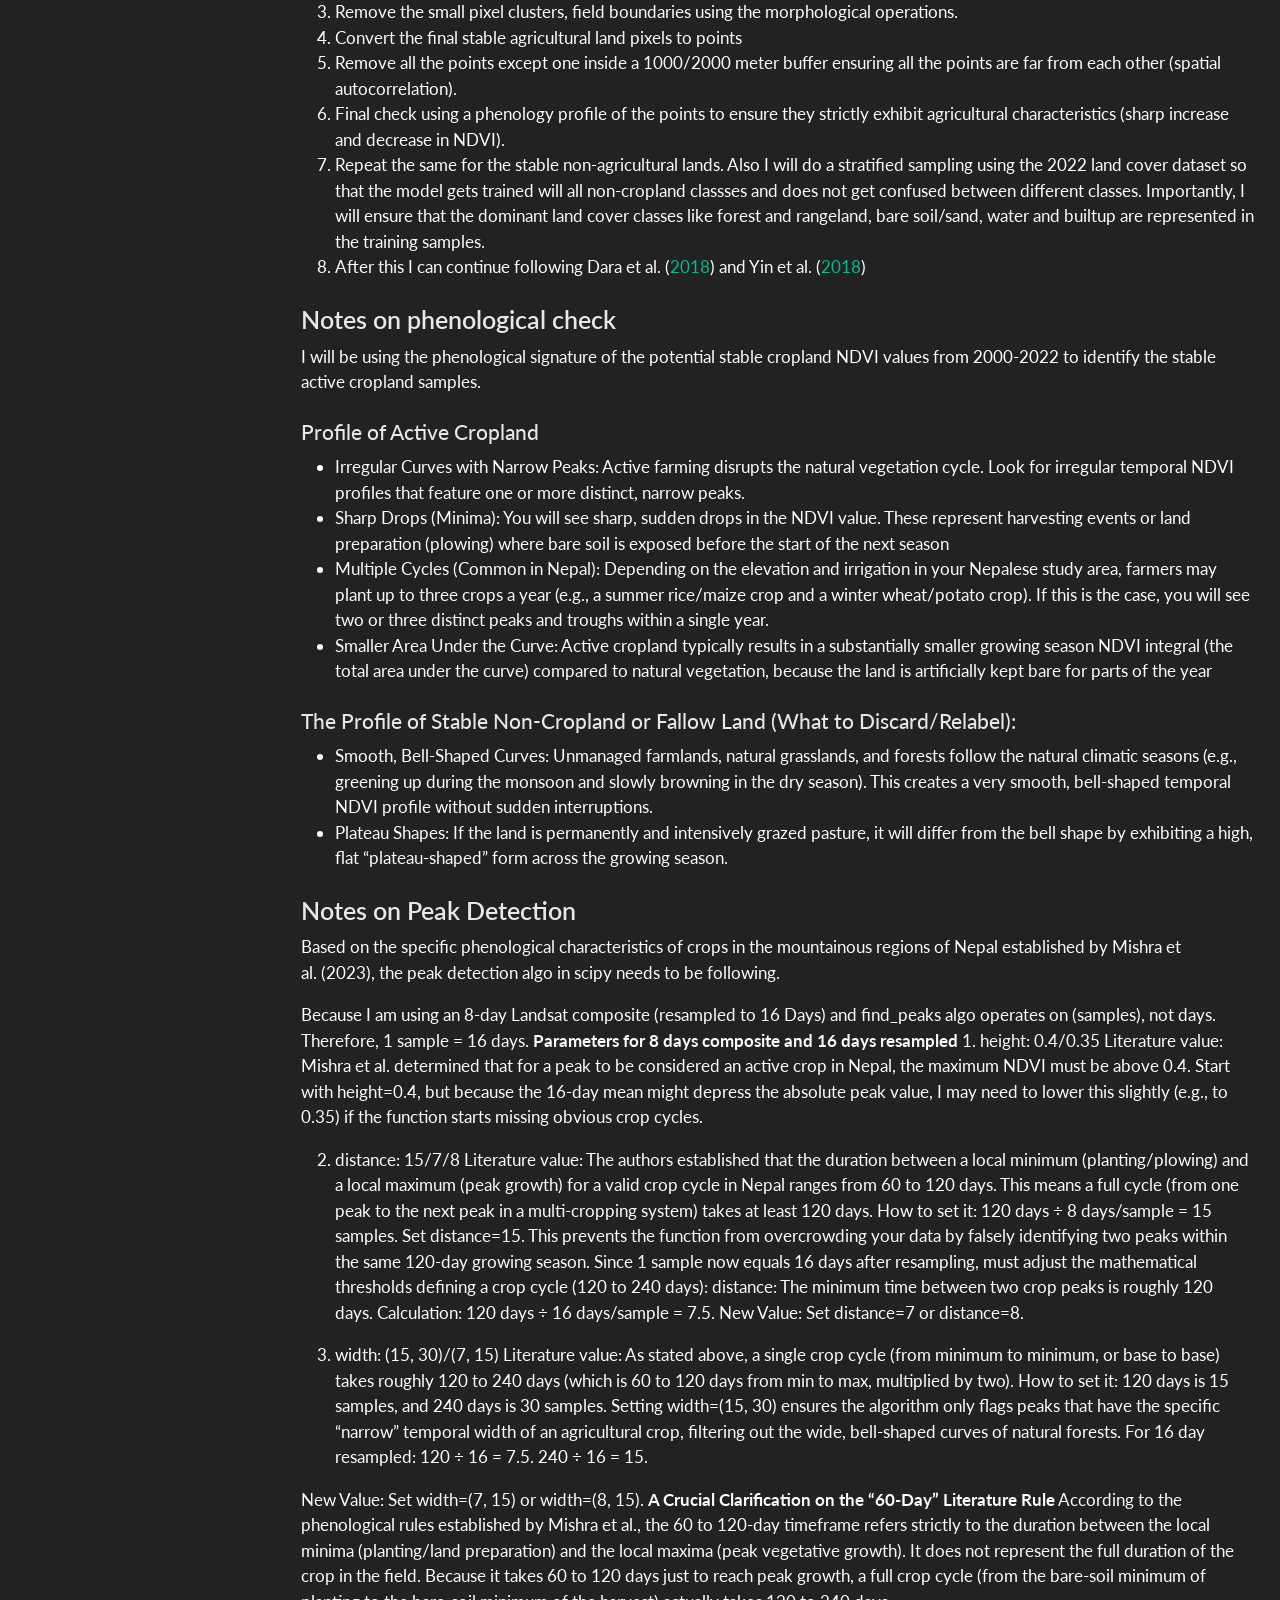
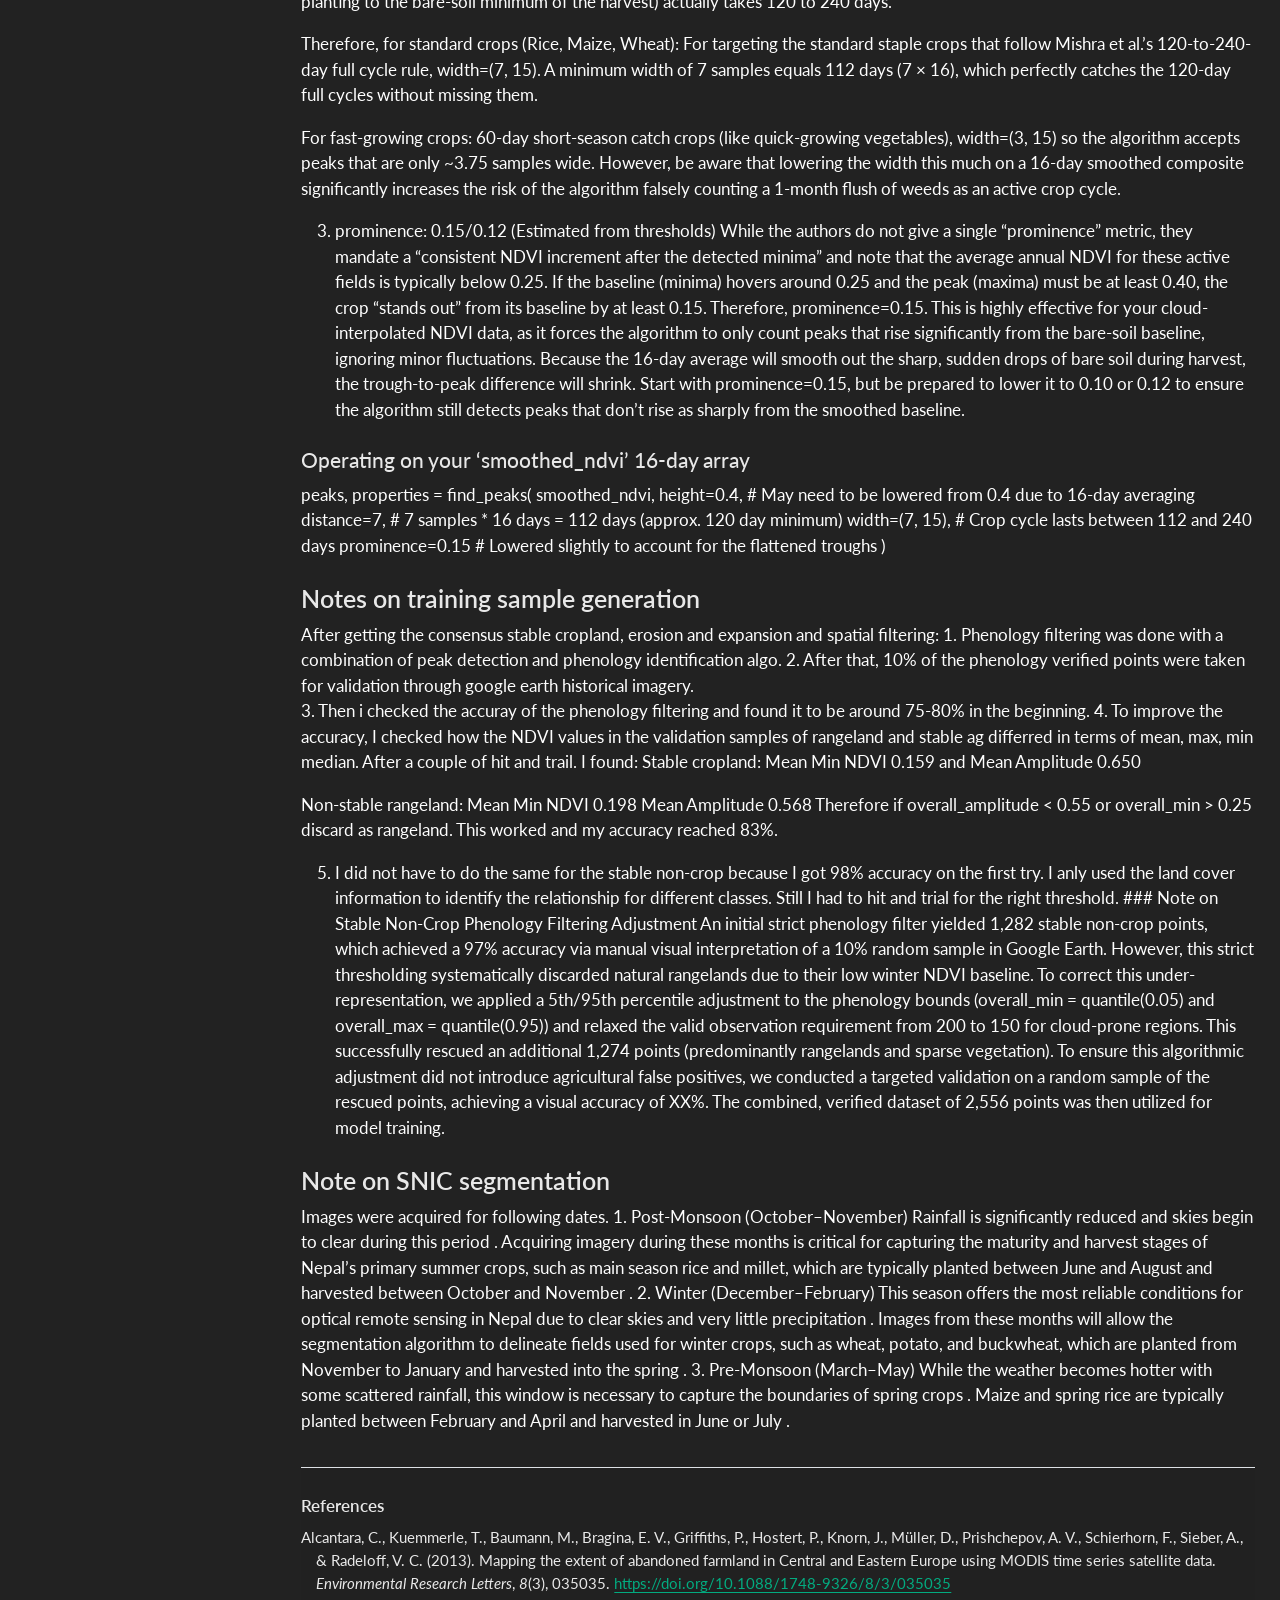
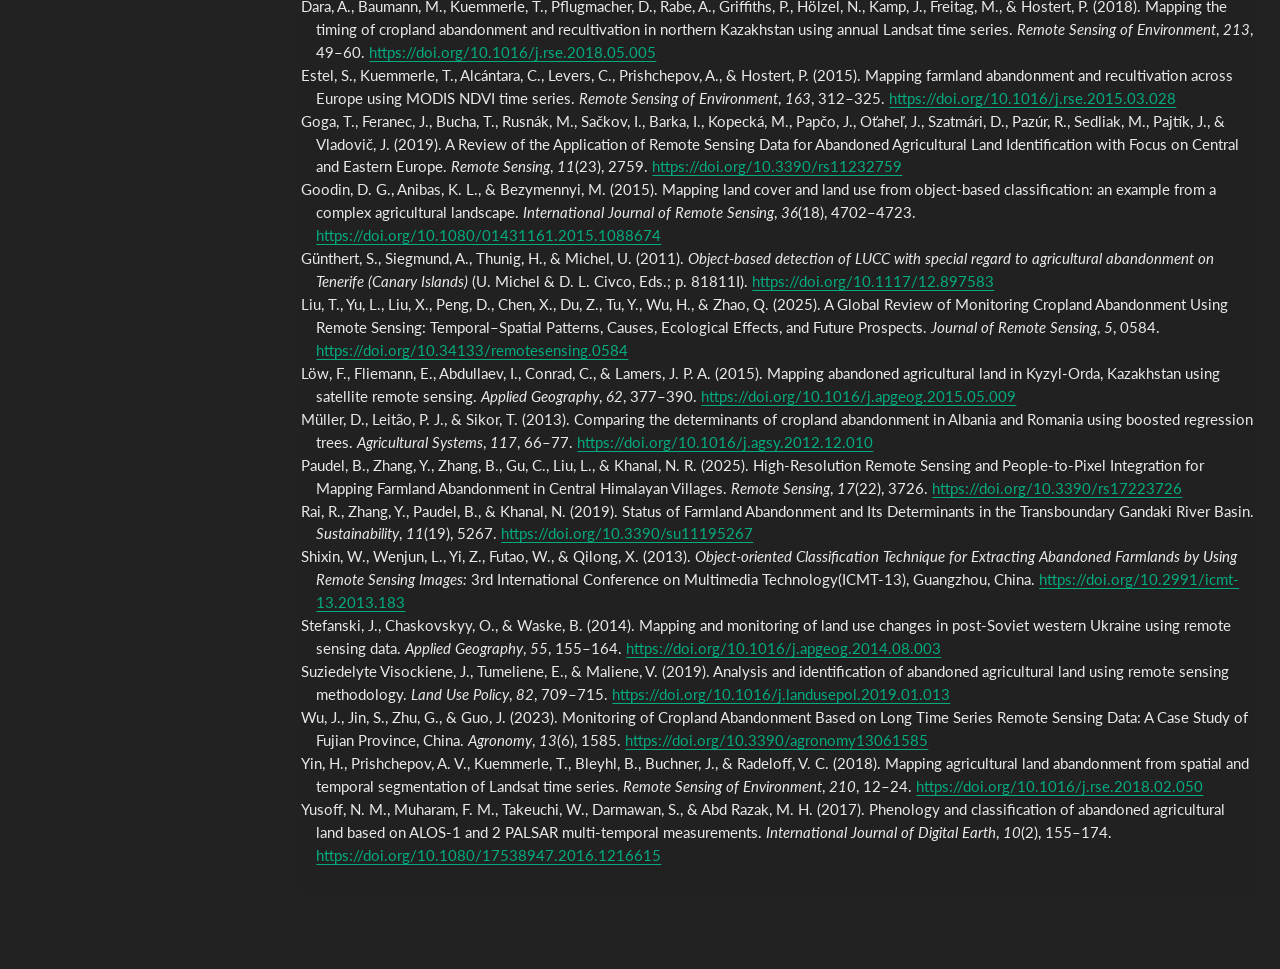
==== commit e165fd11: "implemented land cover trajectory approach, completed obia" ====
--- a/docs/index.html
+++ b/docs/index.html
@@ -2,16 +2,13 @@
 <html xmlns="http://www.w3.org/1999/xhtml" lang="en" xml:lang="en"><head>
 
 <meta charset="utf-8">
-<meta name="generator" content="quarto-1.9.36">
+<meta name="generator" content="quarto-1.8.26">
 
 <meta name="viewport" content="width=device-width, initial-scale=1.0, user-scalable=yes">
 
 
 <title>Agricultural Land Abandonment in Nepal – Agricultural Land Abandonment</title>
 <style>
-/* Default styles provided by pandoc.
-** See https://pandoc.org/MANUAL.html#variables-for-html for config info.
-*/
 code{white-space: pre-wrap;}
 span.smallcaps{font-variant: small-caps;}
 div.columns{display: flex; gap: min(4vw, 1.5em);}
@@ -55,14 +52,15 @@
 <meta name="quarto:offset" content="./">
 <script src="site_libs/quarto-html/quarto.js" type="module"></script>
 <script src="site_libs/quarto-html/tabsets/tabsets.js" type="module"></script>
+<script src="site_libs/quarto-html/axe/axe-check.js" type="module"></script>
 <script src="site_libs/quarto-html/popper.min.js"></script>
 <script src="site_libs/quarto-html/tippy.umd.min.js"></script>
 <script src="site_libs/quarto-html/anchor.min.js"></script>
 <link href="site_libs/quarto-html/tippy.css" rel="stylesheet">
-<link href="site_libs/quarto-html/quarto-syntax-highlighting-dark-f418161beb48e0141c760e455f12af2c.css" rel="stylesheet" id="quarto-text-highlighting-styles">
+<link href="site_libs/quarto-html/quarto-syntax-highlighting-dark-b758ccaa5987ceb1b75504551e579abf.css" rel="stylesheet" id="quarto-text-highlighting-styles">
 <script src="site_libs/bootstrap/bootstrap.min.js"></script>
 <link href="site_libs/bootstrap/bootstrap-icons.css" rel="stylesheet">
-<link href="site_libs/bootstrap/bootstrap-00feface57a40fb7a06c8694f9a70c45.min.css" rel="stylesheet" append-hash="true" id="quarto-bootstrap" data-mode="dark">
+<link href="site_libs/bootstrap/bootstrap-0774fc528949661fb60d8774007a227f.min.css" rel="stylesheet" append-hash="true" id="quarto-bootstrap" data-mode="dark">
 <script src="site_libs/quarto-contrib/glightbox/glightbox.min.js"></script>
 <link href="site_libs/quarto-contrib/glightbox/glightbox.min.css" rel="stylesheet">
 <link href="site_libs/quarto-contrib/glightbox/lightbox.css" rel="stylesheet">
@@ -127,7 +125,7 @@
 <span class="menu-text">Results</span></a>
   </li>  
   <li class="nav-item">
-    <a class="nav-link" href="./project_progress.html"> 
+    <a class="nav-link" href="./project_progress2.html"> 
 <span class="menu-text">Project Progress Report</span></a>
   </li>  
 </ul>
@@ -163,6 +161,10 @@
   <li><a href="#suggested-methodology-in-detail-based-on-yinmappingagriculturalland2018-wumonitoringcroplandabandonment2023-daramappingtimingcropland2018" id="toc-suggested-methodology-in-detail-based-on-yinmappingagriculturalland2018-wumonitoringcroplandabandonment2023-daramappingtimingcropland2018" class="nav-link" data-scroll-target="#suggested-methodology-in-detail-based-on-yinmappingagriculturalland2018-wumonitoringcroplandabandonment2023-daramappingtimingcropland2018">3.2. Suggested Methodology in Detail (based on <span class="citation" data-cites="yinMappingAgriculturalLand2018 wuMonitoringCroplandAbandonment2023 daraMappingTimingCropland2018">(Dara et al., 2018; Wu et al., 2023; Yin et al., 2018)</span>)</a>
   <ul class="collapse">
   <li><a href="#notes-on-sample-data-collection" id="toc-notes-on-sample-data-collection" class="nav-link" data-scroll-target="#notes-on-sample-data-collection">Notes on Sample Data collection:</a></li>
+  <li><a href="#notes-on-phenological-check" id="toc-notes-on-phenological-check" class="nav-link" data-scroll-target="#notes-on-phenological-check">Notes on phenological check</a></li>
+  <li><a href="#notes-on-peak-detection" id="toc-notes-on-peak-detection" class="nav-link" data-scroll-target="#notes-on-peak-detection">Notes on Peak Detection</a></li>
+  <li><a href="#notes-on-training-sample-generation" id="toc-notes-on-training-sample-generation" class="nav-link" data-scroll-target="#notes-on-training-sample-generation">Notes on training sample generation</a></li>
+  <li><a href="#note-on-snic-segmentation" id="toc-note-on-snic-segmentation" class="nav-link" data-scroll-target="#note-on-snic-segmentation">Note on SNIC segmentation</a></li>
   </ul></li>
   </ul></li>
   </ul>
@@ -224,7 +226,7 @@
 </section>
 <section id="methods" class="level1">
 <h1>2. Develop a method to identify AAL satisfying the definition</h1>
-<p>Literatures before 2019 were reviewed from papers cited in <span class="citation" data-cites="gogaReviewApplicationRemote2019">(<a href="#ref-gogaReviewApplicationRemote2019" role="doc-biblioref">Goga et al., 2019</a>)</span>. Papers published after 2019 were reviewed from google scholar with custom date filter and <span class="citation" data-cites="liuGlobalReviewMonitoring2025a">(<a href="#ref-liuGlobalReviewMonitoring2025a" role="doc-biblioref">Liu et al., 2025</a>)</span>. Review was non-exhaustive till 2026-03-31 13:50.</p>
+<p>Literatures before 2019 were reviewed from papers cited in <span class="citation" data-cites="gogaReviewApplicationRemote2019">(<a href="#ref-gogaReviewApplicationRemote2019" role="doc-biblioref">Goga et al., 2019</a>)</span>. Papers published after 2019 were reviewed from google scholar with custom date filter and <span class="citation" data-cites="liuGlobalReviewMonitoring2025a">(<a href="#ref-liuGlobalReviewMonitoring2025a" role="doc-biblioref">Liu et al., 2025</a>)</span>. Review was non-exhaustive till 2026-06-18 11:42.</p>
 <section id="review-of-existing-methods" class="level2">
 <h2 class="anchored" data-anchor-id="review-of-existing-methods">2.1. Review of existing methods</h2>
 <p>Based on <span class="citation" data-cites="liuGlobalReviewMonitoring2025a">(<a href="#ref-liuGlobalReviewMonitoring2025a" role="doc-biblioref">Liu et al., 2025</a>)</span>, the methods can be divided into two major categories (Image classification &amp; spectral features method and Time-dynamic &amp;trajectory method) and various sub categories.</p>
@@ -903,6 +905,58 @@
 <li>Repeat the same for the stable non-agricultural lands. Also I will do a stratified sampling using the 2022 land cover dataset so that the model gets trained will all non-cropland classses and does not get confused between different classes. Importantly, I will ensure that the dominant land cover classes like forest and rangeland, bare soil/sand, water and builtup are represented in the training samples.</li>
 <li>After this I can continue following <span class="citation" data-cites="daraMappingTimingCropland2018">Dara et al. (<a href="#ref-daraMappingTimingCropland2018" role="doc-biblioref">2018</a>)</span> and <span class="citation" data-cites="yinMappingAgriculturalLand2018">Yin et al. (<a href="#ref-yinMappingAgriculturalLand2018" role="doc-biblioref">2018</a>)</span></li>
 </ol>
+</section>
+<section id="notes-on-phenological-check" class="level3">
+<h3 class="anchored" data-anchor-id="notes-on-phenological-check">Notes on phenological check</h3>
+<p>I will be using the phenological signature of the potential stable cropland NDVI values from 2000-2022 to identify the stable active cropland samples.</p>
+<section id="profile-of-active-cropland" class="level4">
+<h4 class="anchored" data-anchor-id="profile-of-active-cropland">Profile of Active Cropland</h4>
+<ul>
+<li>Irregular Curves with Narrow Peaks: Active farming disrupts the natural vegetation cycle. Look for irregular temporal NDVI profiles that feature one or more distinct, narrow peaks.</li>
+<li>Sharp Drops (Minima): You will see sharp, sudden drops in the NDVI value. These represent harvesting events or land preparation (plowing) where bare soil is exposed before the start of the next season</li>
+<li>Multiple Cycles (Common in Nepal): Depending on the elevation and irrigation in your Nepalese study area, farmers may plant up to three crops a year (e.g., a summer rice/maize crop and a winter wheat/potato crop). If this is the case, you will see two or three distinct peaks and troughs within a single year.</li>
+<li>Smaller Area Under the Curve: Active cropland typically results in a substantially smaller growing season NDVI integral (the total area under the curve) compared to natural vegetation, because the land is artificially kept bare for parts of the year</li>
+</ul>
+</section>
+<section id="the-profile-of-stable-non-cropland-or-fallow-land-what-to-discardrelabel" class="level4">
+<h4 class="anchored" data-anchor-id="the-profile-of-stable-non-cropland-or-fallow-land-what-to-discardrelabel">The Profile of Stable Non-Cropland or Fallow Land (What to Discard/Relabel):</h4>
+<ul>
+<li>Smooth, Bell-Shaped Curves: Unmanaged farmlands, natural grasslands, and forests follow the natural climatic seasons (e.g., greening up during the monsoon and slowly browning in the dry season). This creates a very smooth, bell-shaped temporal NDVI profile without sudden interruptions.</li>
+<li>Plateau Shapes: If the land is permanently and intensively grazed pasture, it will differ from the bell shape by exhibiting a high, flat “plateau-shaped” form across the growing season.</li>
+</ul>
+</section>
+</section>
+<section id="notes-on-peak-detection" class="level3">
+<h3 class="anchored" data-anchor-id="notes-on-peak-detection">Notes on Peak Detection</h3>
+<p>Based on the specific phenological characteristics of crops in the mountainous regions of Nepal established by Mishra et al.&nbsp;(2023), the peak detection algo in scipy needs to be following.</p>
+<p>Because I am using an 8-day Landsat composite (resampled to 16 Days) and find_peaks algo operates on (samples), not days. Therefore, 1 sample = 16 days. <strong>Parameters for 8 days composite and 16 days resampled</strong> 1. height: 0.4/0.35 Literature value: Mishra et al.&nbsp;determined that for a peak to be considered an active crop in Nepal, the maximum NDVI must be above 0.4. Start with height=0.4, but because the 16-day mean might depress the absolute peak value, I may need to lower this slightly (e.g., to 0.35) if the function starts missing obvious crop cycles.</p>
+<ol start="2" type="1">
+<li><p>distance: 15/7/8 Literature value: The authors established that the duration between a local minimum (planting/plowing) and a local maximum (peak growth) for a valid crop cycle in Nepal ranges from 60 to 120 days. This means a full cycle (from one peak to the next peak in a multi-cropping system) takes at least 120 days. How to set it: 120 days ÷ 8 days/sample = 15 samples. Set distance=15. This prevents the function from overcrowding your data by falsely identifying two peaks within the same 120-day growing season. Since 1 sample now equals 16 days after resampling, must adjust the mathematical thresholds defining a crop cycle (120 to 240 days): distance: The minimum time between two crop peaks is roughly 120 days. Calculation: 120 days ÷ 16 days/sample = 7.5. New Value: Set distance=7 or distance=8.</p></li>
+<li><p>width: (15, 30)/(7, 15) Literature value: As stated above, a single crop cycle (from minimum to minimum, or base to base) takes roughly 120 to 240 days (which is 60 to 120 days from min to max, multiplied by two). How to set it: 120 days is 15 samples, and 240 days is 30 samples. Setting width=(15, 30) ensures the algorithm only flags peaks that have the specific “narrow” temporal width of an agricultural crop, filtering out the wide, bell-shaped curves of natural forests. For 16 day resampled: 120 ÷ 16 = 7.5. 240 ÷ 16 = 15.</p></li>
+</ol>
+<p>New Value: Set width=(7, 15) or width=(8, 15). <strong>A Crucial Clarification on the “60-Day” Literature Rule</strong> According to the phenological rules established by Mishra et al., the 60 to 120-day timeframe refers strictly to the duration between the local minima (planting/land preparation) and the local maxima (peak vegetative growth). It does not represent the full duration of the crop in the field. Because it takes 60 to 120 days just to reach peak growth, a full crop cycle (from the bare-soil minimum of planting to the bare-soil minimum of the harvest) actually takes 120 to 240 days.</p>
+<p>Therefore, for standard crops (Rice, Maize, Wheat): For targeting the standard staple crops that follow Mishra et al.’s 120-to-240-day full cycle rule, width=(7, 15). A minimum width of 7 samples equals 112 days (7 × 16), which perfectly catches the 120-day full cycles without missing them.</p>
+<p>For fast-growing crops: 60-day short-season catch crops (like quick-growing vegetables), width=(3, 15) so the algorithm accepts peaks that are only ~3.75 samples wide. However, be aware that lowering the width this much on a 16-day smoothed composite significantly increases the risk of the algorithm falsely counting a 1-month flush of weeds as an active crop cycle.</p>
+<ol start="3" type="1">
+<li>prominence: 0.15/0.12 (Estimated from thresholds) While the authors do not give a single “prominence” metric, they mandate a “consistent NDVI increment after the detected minima” and note that the average annual NDVI for these active fields is typically below 0.25. If the baseline (minima) hovers around 0.25 and the peak (maxima) must be at least 0.40, the crop “stands out” from its baseline by at least 0.15. Therefore, prominence=0.15. This is highly effective for your cloud-interpolated NDVI data, as it forces the algorithm to only count peaks that rise significantly from the bare-soil baseline, ignoring minor fluctuations. Because the 16-day average will smooth out the sharp, sudden drops of bare soil during harvest, the trough-to-peak difference will shrink. Start with prominence=0.15, but be prepared to lower it to 0.10 or 0.12 to ensure the algorithm still detects peaks that don’t rise as sharply from the smoothed baseline.</li>
+</ol>
+<section id="operating-on-your-smoothed_ndvi-16-day-array" class="level4">
+<h4 class="anchored" data-anchor-id="operating-on-your-smoothed_ndvi-16-day-array">Operating on your ‘smoothed_ndvi’ 16-day array</h4>
+<p>peaks, properties = find_peaks( smoothed_ndvi, height=0.4, # May need to be lowered from 0.4 due to 16-day averaging distance=7, # 7 samples * 16 days = 112 days (approx. 120 day minimum) width=(7, 15), # Crop cycle lasts between 112 and 240 days prominence=0.15 # Lowered slightly to account for the flattened troughs )</p>
+</section>
+</section>
+<section id="notes-on-training-sample-generation" class="level3">
+<h3 class="anchored" data-anchor-id="notes-on-training-sample-generation">Notes on training sample generation</h3>
+<p>After getting the consensus stable cropland, erosion and expansion and spatial filtering: 1. Phenology filtering was done with a combination of peak detection and phenology identification algo. 2. After that, 10% of the phenology verified points were taken for validation through google earth historical imagery.<br>
+3. Then i checked the accuray of the phenology filtering and found it to be around 75-80% in the beginning. 4. To improve the accuracy, I checked how the NDVI values in the validation samples of rangeland and stable ag differred in terms of mean, max, min median. After a couple of hit and trail. I found: Stable cropland: Mean Min NDVI 0.159 and Mean Amplitude 0.650</p>
+<p>Non-stable rangeland: Mean Min NDVI 0.198 Mean Amplitude 0.568 Therefore if overall_amplitude &lt; 0.55 or overall_min &gt; 0.25 discard as rangeland. This worked and my accuracy reached 83%.</p>
+<ol start="5" type="1">
+<li>I did not have to do the same for the stable non-crop because I got 98% accuracy on the first try. I anly used the land cover information to identify the relationship for different classes. Still I had to hit and trial for the right threshold. ### Note on Stable Non-Crop Phenology Filtering Adjustment An initial strict phenology filter yielded 1,282 stable non-crop points, which achieved a 97% accuracy via manual visual interpretation of a 10% random sample in Google Earth. However, this strict thresholding systematically discarded natural rangelands due to their low winter NDVI baseline. To correct this under-representation, we applied a 5th/95th percentile adjustment to the phenology bounds (overall_min = quantile(0.05) and overall_max = quantile(0.95)) and relaxed the valid observation requirement from 200 to 150 for cloud-prone regions. This successfully rescued an additional 1,274 points (predominantly rangelands and sparse vegetation). To ensure this algorithmic adjustment did not introduce agricultural false positives, we conducted a targeted validation on a random sample of the rescued points, achieving a visual accuracy of XX%. The combined, verified dataset of 2,556 points was then utilized for model training.</li>
+</ol>
+</section>
+<section id="note-on-snic-segmentation" class="level3">
+<h3 class="anchored" data-anchor-id="note-on-snic-segmentation">Note on SNIC segmentation</h3>
+<p>Images were acquired for following dates. 1. Post-Monsoon (October–November) Rainfall is significantly reduced and skies begin to clear during this period . Acquiring imagery during these months is critical for capturing the maturity and harvest stages of Nepal’s primary summer crops, such as main season rice and millet, which are typically planted between June and August and harvested between October and November . 2. Winter (December–February) This season offers the most reliable conditions for optical remote sensing in Nepal due to clear skies and very little precipitation . Images from these months will allow the segmentation algorithm to delineate fields used for winter crops, such as wheat, potato, and buckwheat, which are planted from November to January and harvested into the spring . 3. Pre-Monsoon (March–May) While the weather becomes hotter with some scattered rainfall, this window is necessary to capture the boundaries of spring crops . Maize and spring rice are typically planted between February and April and harvested in June or July .</p>
 
 
 
--- a/docs/site_libs/quarto-html/quarto-syntax-highlighting-dark-b758ccaa5987ceb1b75504551e579abf.css
+++ b/docs/site_libs/quarto-html/quarto-syntax-highlighting-dark-b758ccaa5987ceb1b75504551e579abf.css
@@ -0,0 +1,219 @@
+/* quarto syntax highlight colors */
+:root {
+  --quarto-hl-al-color: #f07178;
+  --quarto-hl-an-color: #d4d0ab;
+  --quarto-hl-at-color: #00e0e0;
+  --quarto-hl-bn-color: #d4d0ab;
+  --quarto-hl-bu-color: #abe338;
+  --quarto-hl-ch-color: #abe338;
+  --quarto-hl-co-color: #f8f8f2;
+  --quarto-hl-cv-color: #ffd700;
+  --quarto-hl-cn-color: #ffd700;
+  --quarto-hl-cf-color: #ffa07a;
+  --quarto-hl-dt-color: #ffa07a;
+  --quarto-hl-dv-color: #d4d0ab;
+  --quarto-hl-do-color: #f8f8f2;
+  --quarto-hl-er-color: #f07178;
+  --quarto-hl-ex-color: #00e0e0;
+  --quarto-hl-fl-color: #d4d0ab;
+  --quarto-hl-fu-color: #ffa07a;
+  --quarto-hl-im-color: #abe338;
+  --quarto-hl-in-color: #d4d0ab;
+  --quarto-hl-kw-color: #ffa07a;
+  --quarto-hl-op-color: #ffa07a;
+  --quarto-hl-ot-color: #00e0e0;
+  --quarto-hl-pp-color: #dcc6e0;
+  --quarto-hl-re-color: #00e0e0;
+  --quarto-hl-sc-color: #abe338;
+  --quarto-hl-ss-color: #abe338;
+  --quarto-hl-st-color: #abe338;
+  --quarto-hl-va-color: #00e0e0;
+  --quarto-hl-vs-color: #abe338;
+  --quarto-hl-wa-color: #dcc6e0;
+}
+
+/* other quarto variables */
+:root {
+  --quarto-font-monospace: SFMono-Regular, Menlo, Monaco, Consolas, "Liberation Mono", "Courier New", monospace;
+}
+
+/* syntax highlight based on Pandoc's rules */
+pre > code.sourceCode > span {
+  color: #f8f8f2;
+}
+
+code.sourceCode > span {
+  color: #f8f8f2;
+}
+
+div.sourceCode,
+div.sourceCode pre.sourceCode {
+  color: #f8f8f2;
+}
+
+/* Normal */
+code span {
+  color: #f8f8f2;
+}
+
+/* Alert */
+code span.al {
+  color: #f07178;
+}
+
+/* Annotation */
+code span.an {
+  color: #d4d0ab;
+}
+
+/* Attribute */
+code span.at {
+  color: #00e0e0;
+}
+
+/* BaseN */
+code span.bn {
+  color: #d4d0ab;
+}
+
+/* BuiltIn */
+code span.bu {
+  color: #abe338;
+}
+
+/* ControlFlow */
+code span.cf {
+  font-weight: bold;
+  color: #ffa07a;
+}
+
+/* Char */
+code span.ch {
+  color: #abe338;
+}
+
+/* Constant */
+code span.cn {
+  color: #ffd700;
+}
+
+/* Comment */
+code span.co {
+  font-style: italic;
+  color: #f8f8f2;
+}
+
+/* CommentVar */
+code span.cv {
+  color: #ffd700;
+}
+
+/* Documentation */
+code span.do {
+  color: #f8f8f2;
+}
+
+/* DataType */
+code span.dt {
+  color: #ffa07a;
+}
+
+/* DecVal */
+code span.dv {
+  color: #d4d0ab;
+}
+
+/* Error */
+code span.er {
+  color: #f07178;
+  text-decoration: underline;
+}
+
+/* Extension */
+code span.ex {
+  font-weight: bold;
+  color: #00e0e0;
+}
+
+/* Float */
+code span.fl {
+  color: #d4d0ab;
+}
+
+/* Function */
+code span.fu {
+  color: #ffa07a;
+}
+
+/* Import */
+code span.im {
+  color: #abe338;
+}
+
+/* Information */
+code span.in {
+  color: #d4d0ab;
+}
+
+/* Keyword */
+code span.kw {
+  font-weight: bold;
+  color: #ffa07a;
+}
+
+/* Operator */
+code span.op {
+  color: #ffa07a;
+}
+
+/* Other */
+code span.ot {
+  color: #00e0e0;
+}
+
+/* Preprocessor */
+code span.pp {
+  color: #dcc6e0;
+}
+
+/* RegionMarker */
+code span.re {
+  background-color: #f8f8f2;
+  color: #00e0e0;
+}
+
+/* SpecialChar */
+code span.sc {
+  color: #abe338;
+}
+
+/* SpecialString */
+code span.ss {
+  color: #abe338;
+}
+
+/* String */
+code span.st {
+  color: #abe338;
+}
+
+/* Variable */
+code span.va {
+  color: #00e0e0;
+}
+
+/* VerbatimString */
+code span.vs {
+  color: #abe338;
+}
+
+/* Warning */
+code span.wa {
+  color: #dcc6e0;
+}
+
+.prevent-inlining {
+  content: "</";
+}
+
+/*# sourceMappingURL=6c091f0476edacc1e88d089996040f32.css.map */
